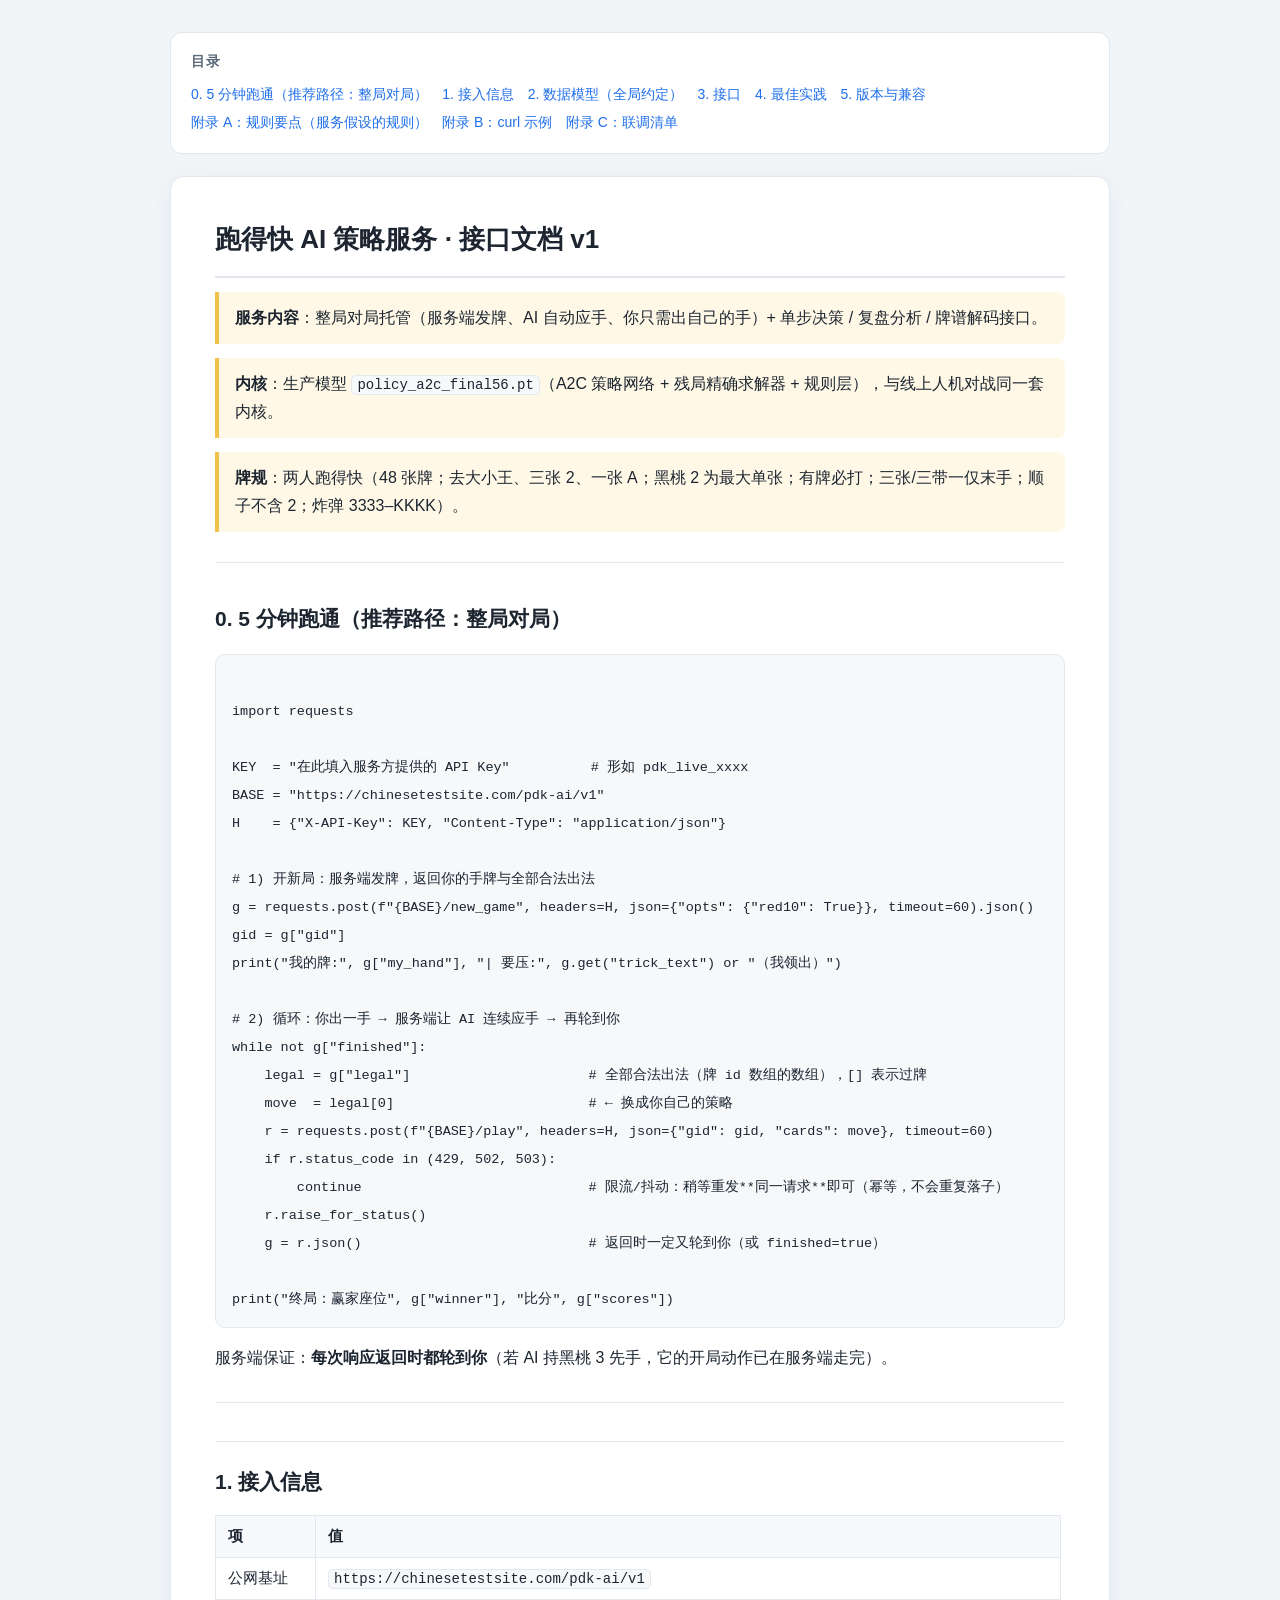
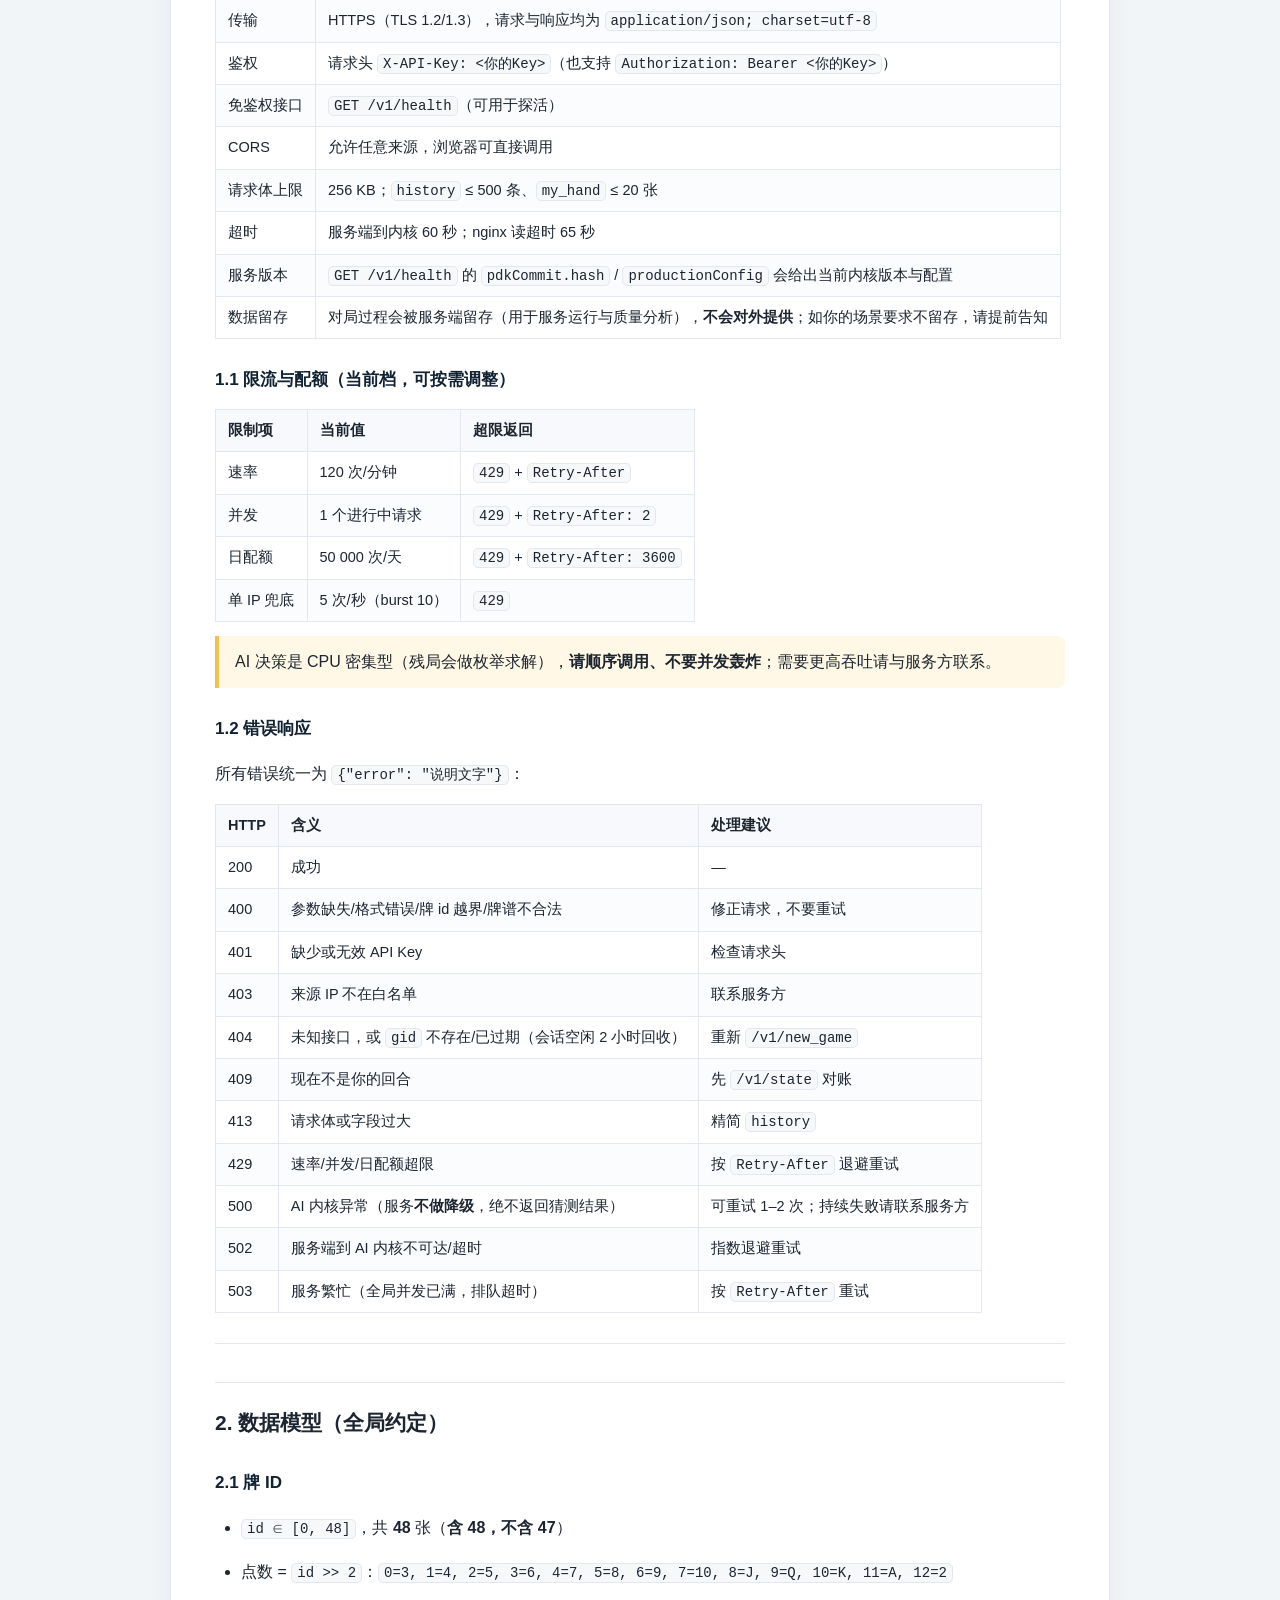
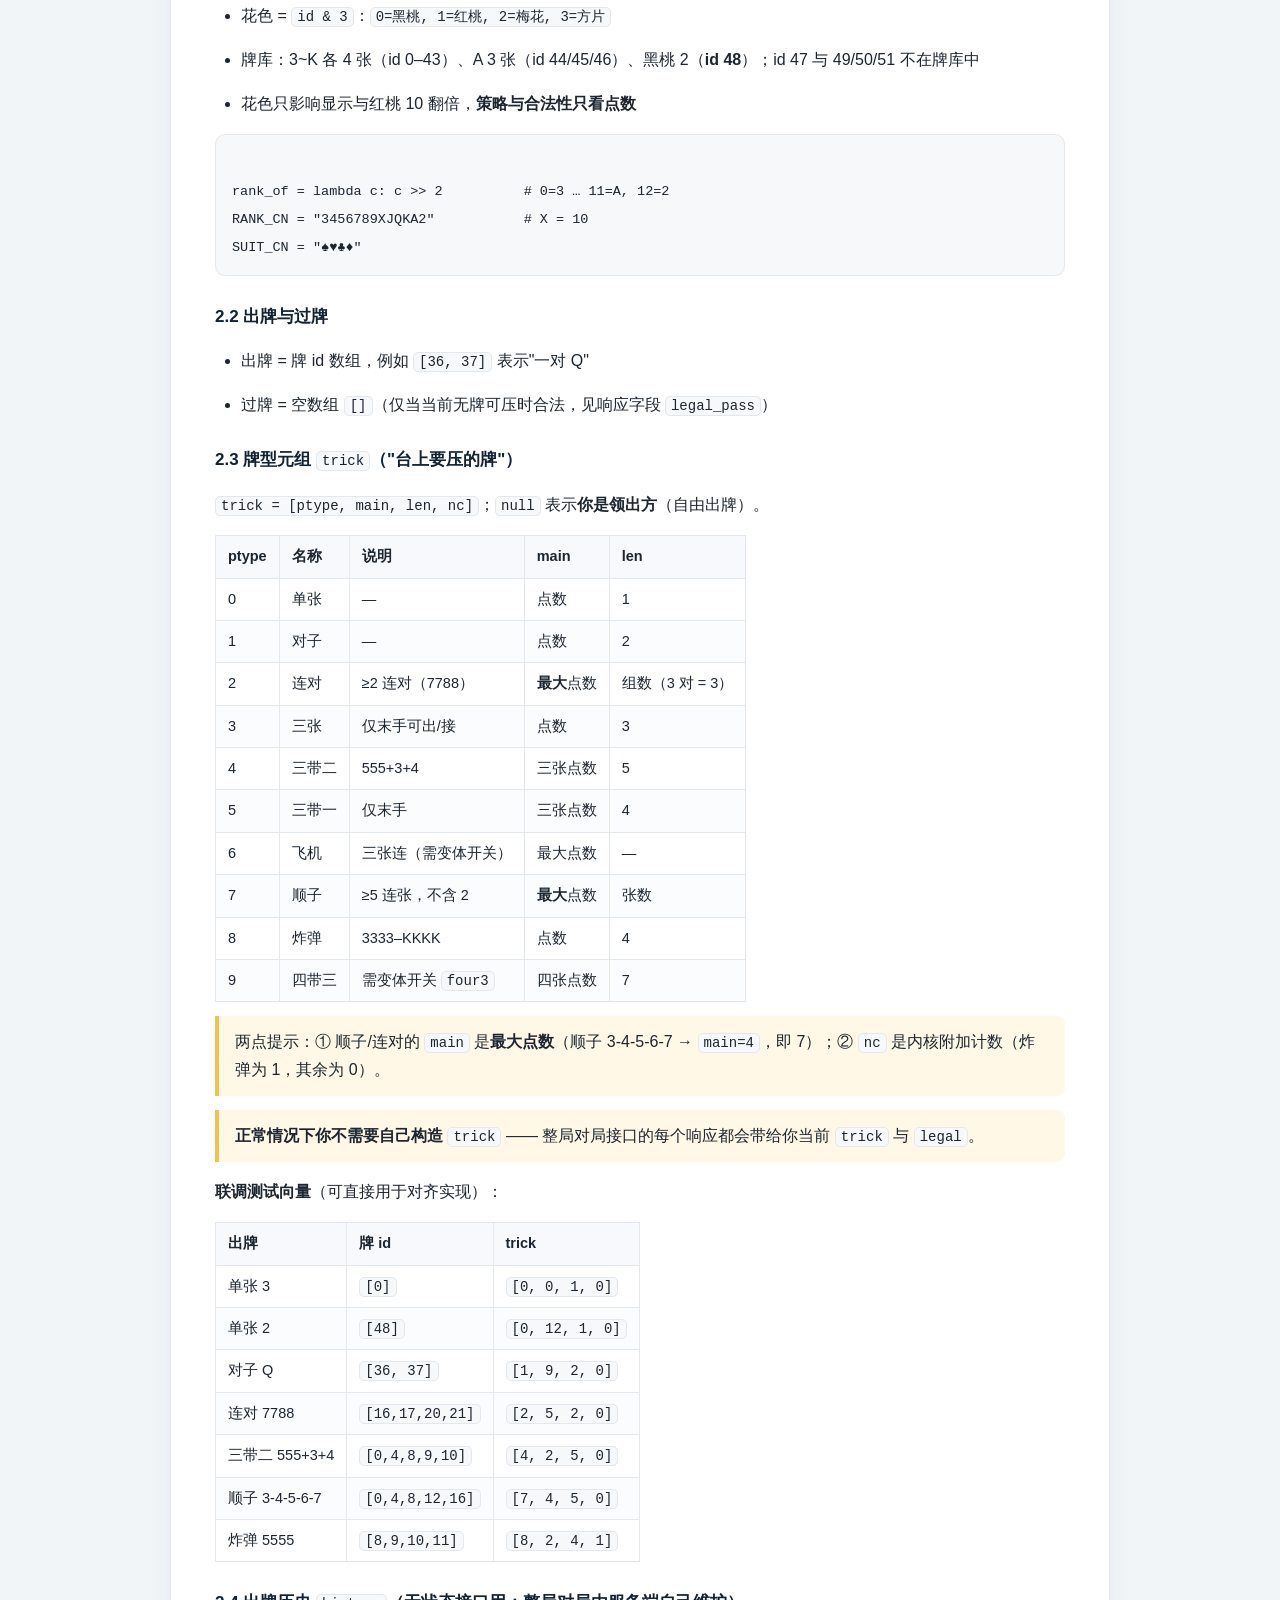
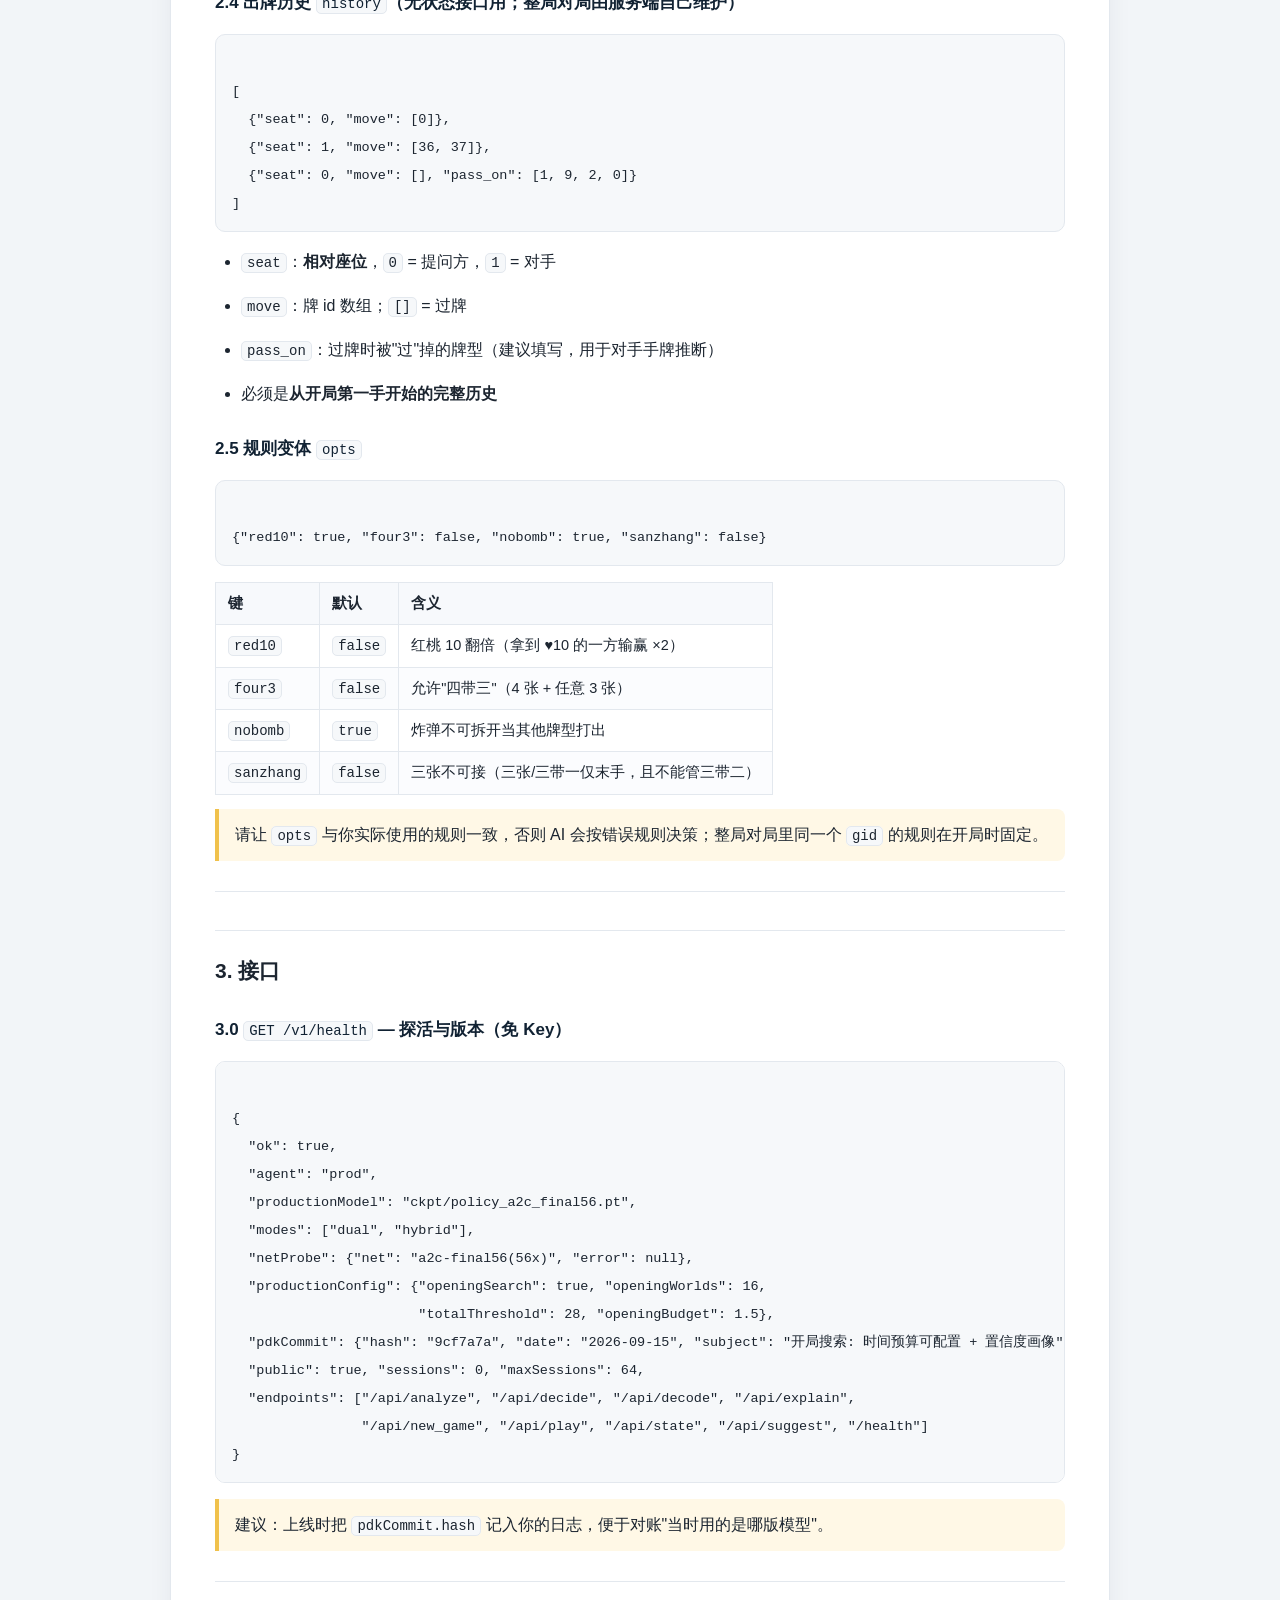
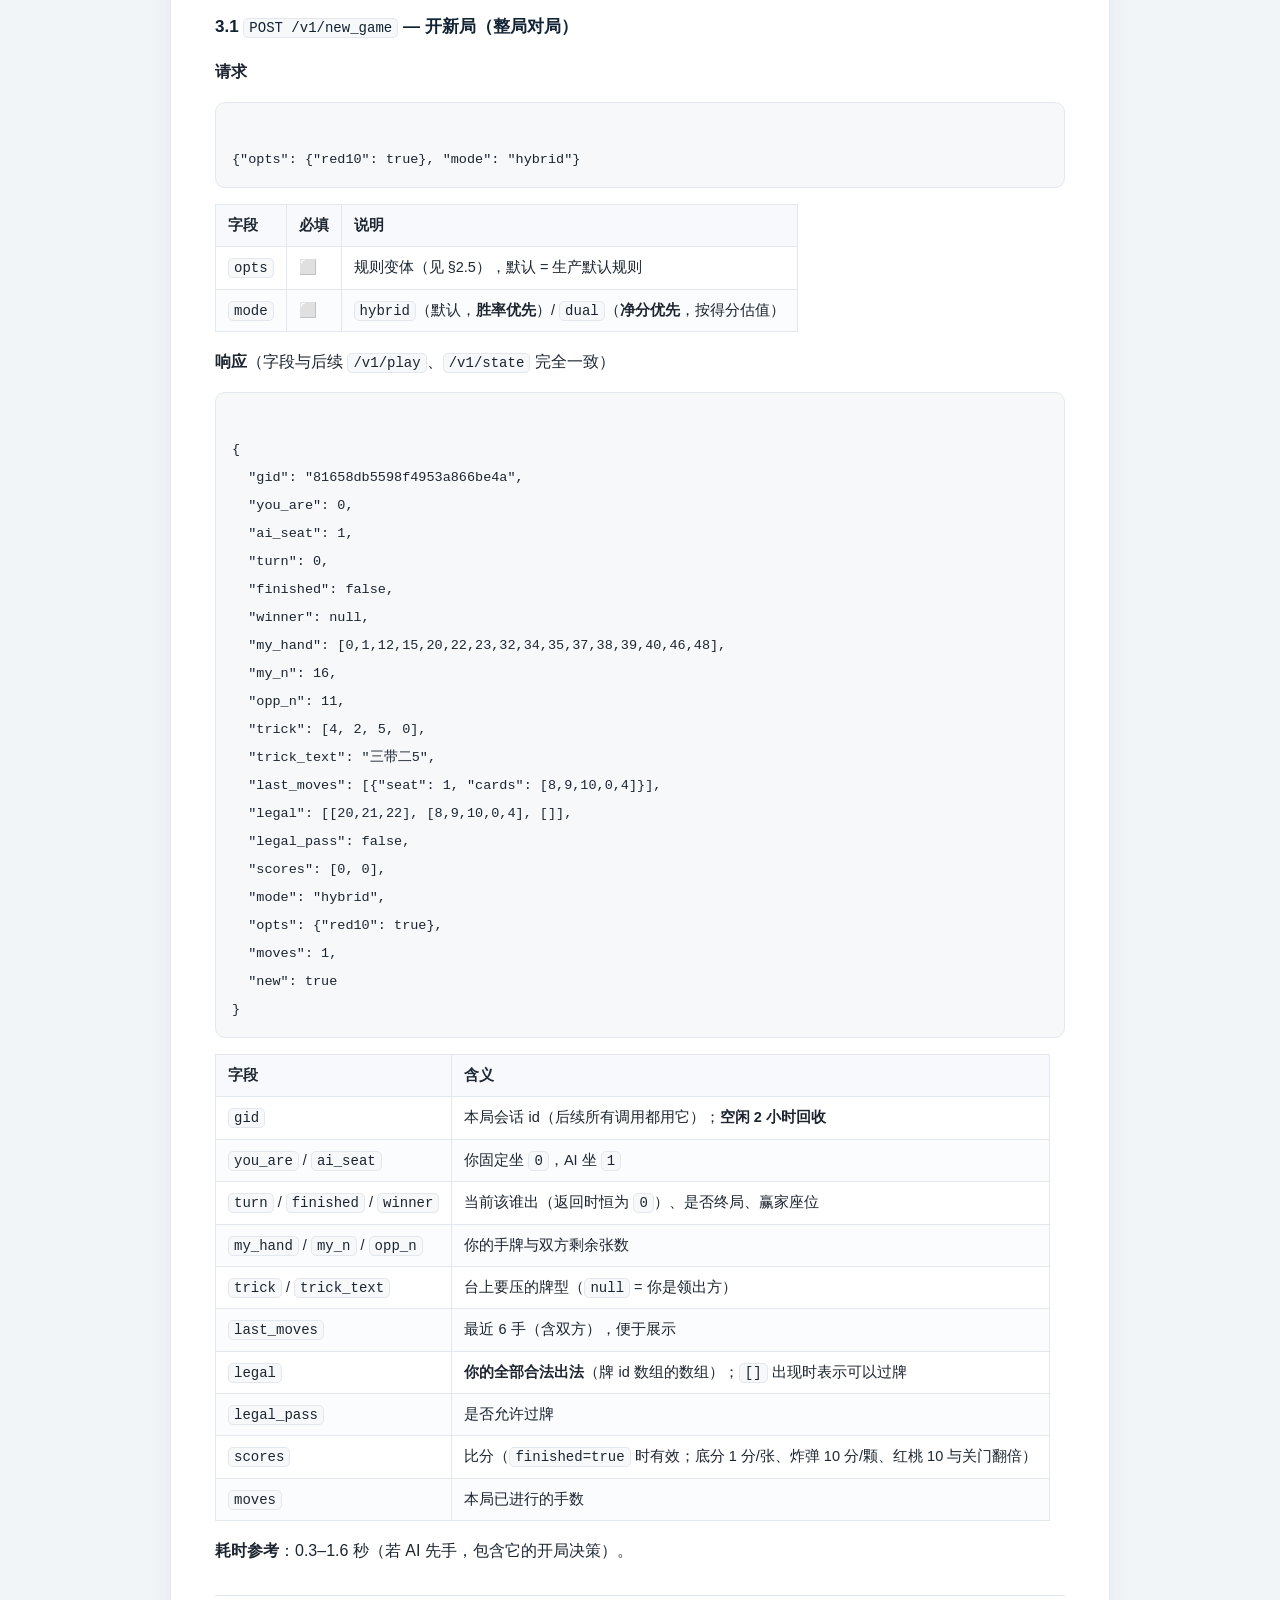
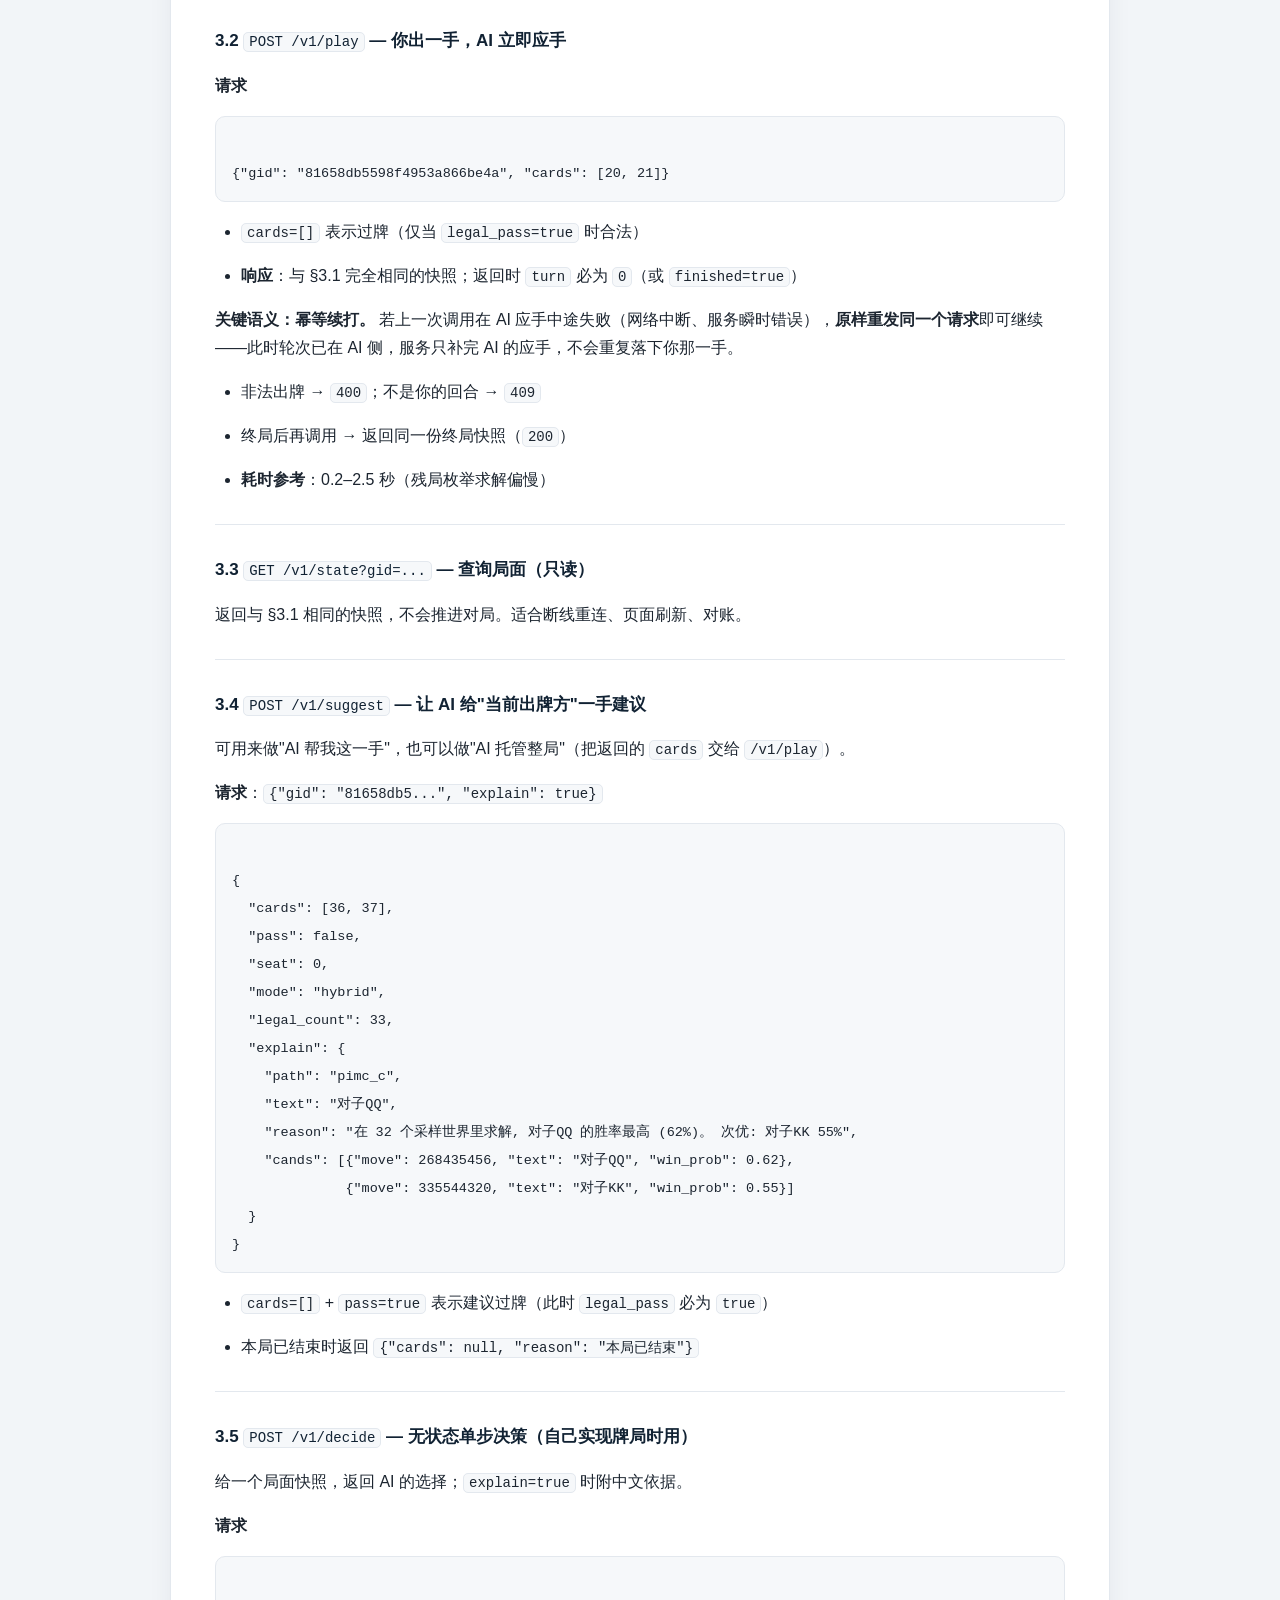
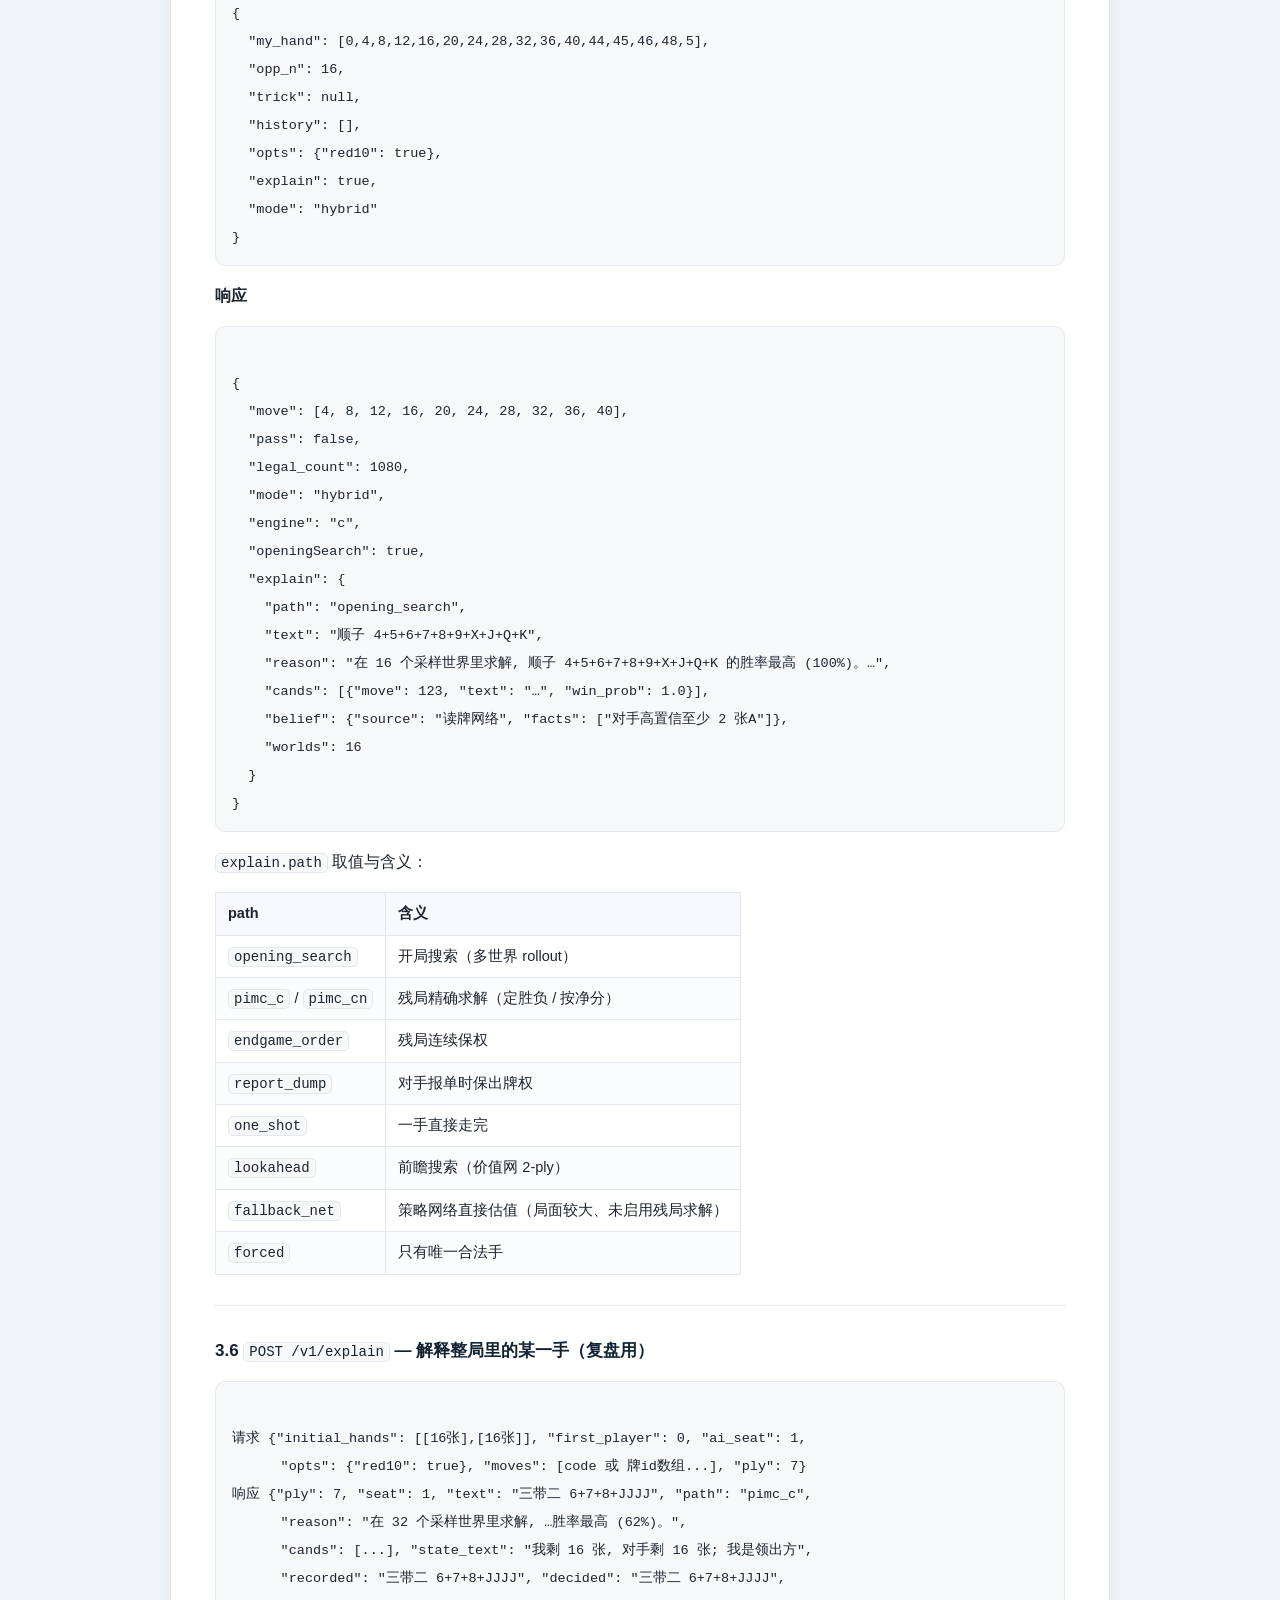
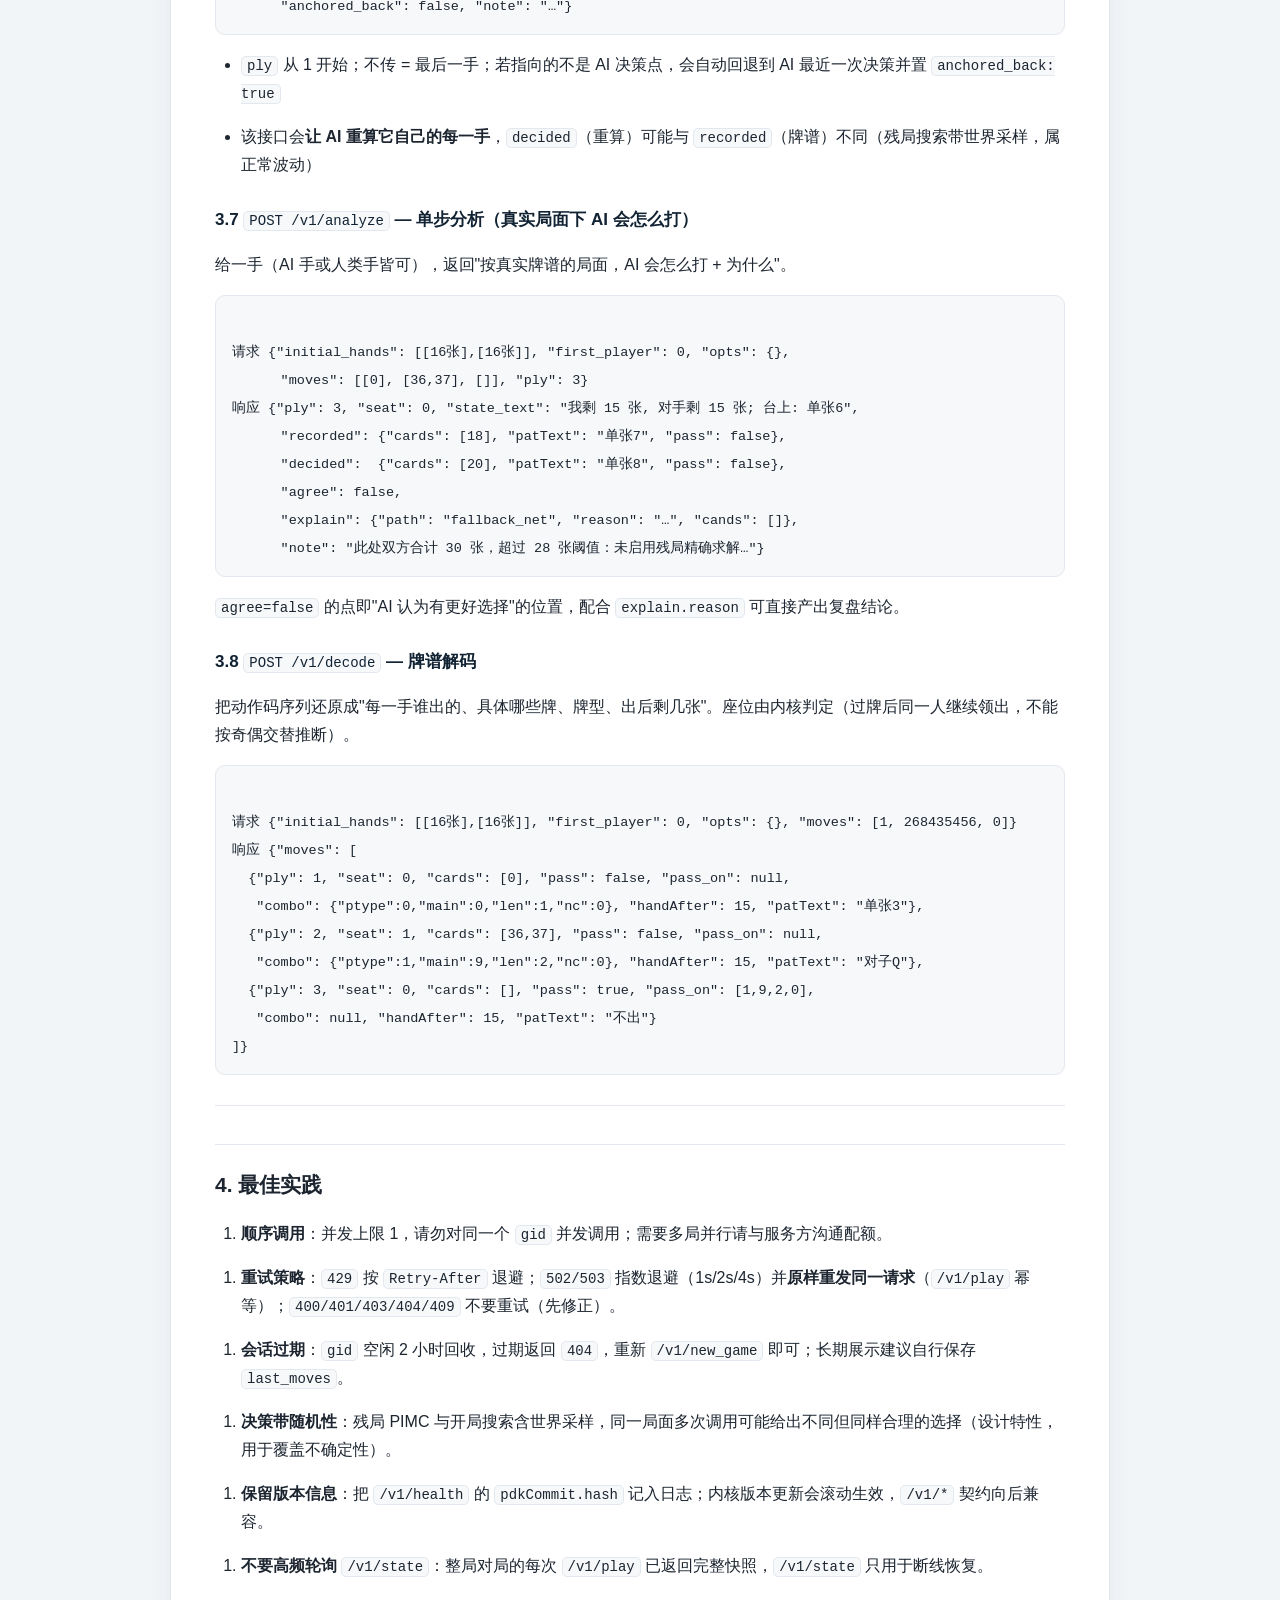
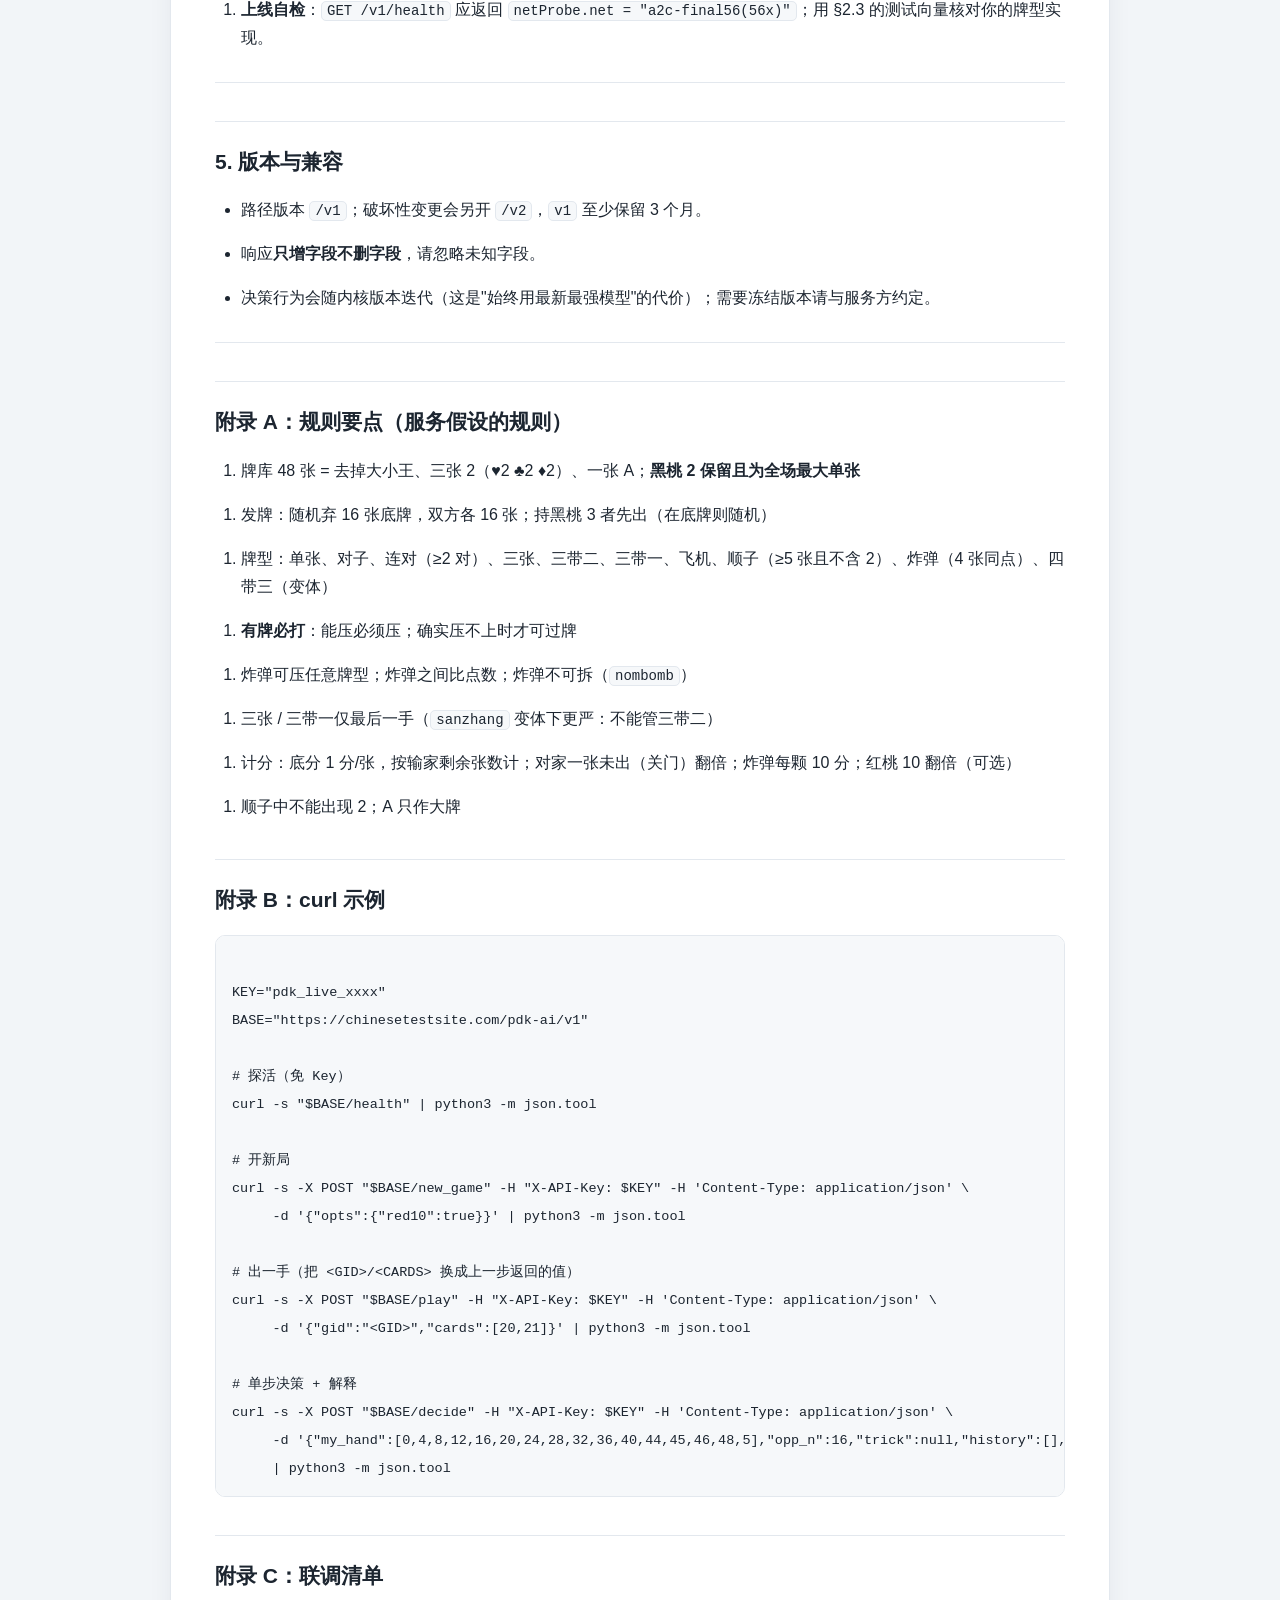
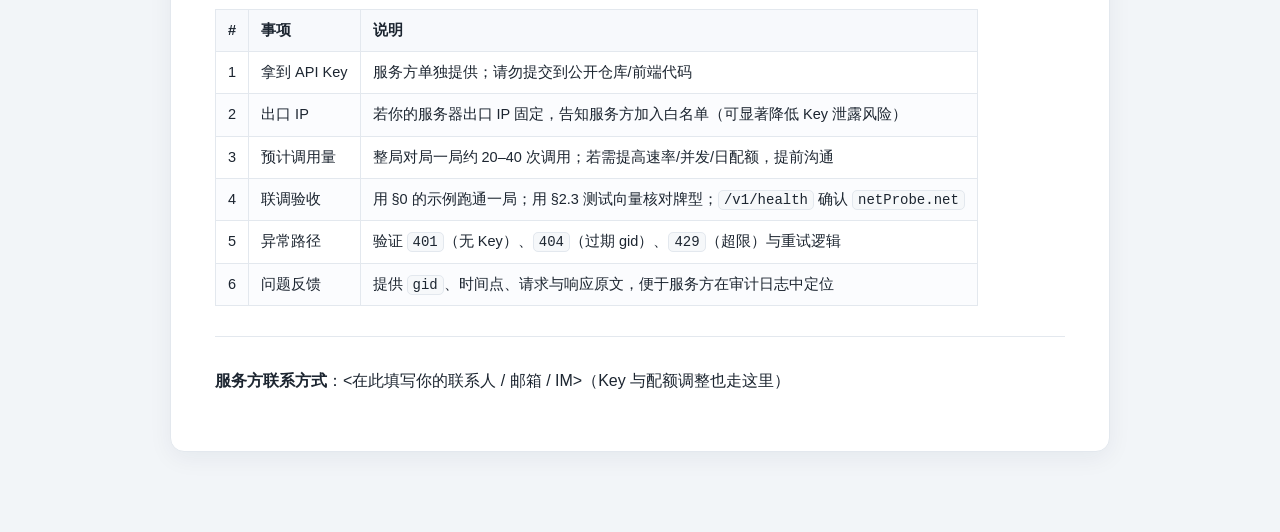
==== docs/跑得快AI-对外接口文档-v1.html @ 0eb8c65d "docs: 对外接口文档 v1（可直接发给调用方）+ 自包含 HTML 版 - docs/跑得快AI-对外接口文档-v1.md：对客文档，只保留调用方需要的内容   （5 分钟跑通示例 / 鉴权与配额" ====
<!DOCTYPE html>
<html lang="zh-CN"><head><meta charset="utf-8">
<meta name="viewport" content="width=device-width, initial-scale=1">
<title>跑得快 AI 策略服务 · 接口文档 v1</title><style>
:root { --fg:#1c2530; --dim:#5b6b7c; --line:#e3e8ee; --accent:#1f6feb;
        --code-bg:#f6f8fa; --callout:#fff8e6; --callout-line:#f0c14b; }
* { box-sizing: border-box; }
body { margin:0; background:#f2f5f8; color:var(--fg);
       font:16px/1.75 -apple-system,BlinkMacSystemFont,"Segoe UI","PingFang SC",
            "Hiragino Sans GB","Microsoft YaHei",sans-serif; }
.wrap { max-width: 980px; margin: 0 auto; padding: 32px 20px 80px; }
main { background:#fff; border:1px solid var(--line); border-radius:14px;
       padding: 40px 44px; box-shadow:0 6px 24px rgba(20,40,70,.06); }
h1 { font-size:26px; margin:0 0 6px; padding-bottom:14px; border-bottom:2px solid var(--line); }
h2 { font-size:21px; margin:38px 0 12px; padding-top:22px; border-top:1px solid var(--line); }
h2:first-of-type { border-top:none; padding-top:0; }
h3 { font-size:17px; margin:26px 0 10px; color:#123; }
p, li { color:var(--fg); }
a { color:var(--accent); text-decoration:none; }
a:hover { text-decoration:underline; }
code { background:var(--code-bg); border:1px solid var(--line); border-radius:5px;
       padding:1px 5px; font:14px/1.5 "SFMono-Regular",Consolas,"Liberation Mono",monospace; }
pre { background:var(--code-bg); border:1px solid var(--line); border-radius:10px;
      padding:14px 16px; overflow:auto; }
pre code { background:none; border:none; padding:0; font-size:13.5px; line-height:1.6; }
table { border-collapse:collapse; width:100%; margin:14px 0; font-size:14.5px; display:block; overflow-x:auto; }
th, td { border:1px solid var(--line); padding:8px 12px; text-align:left; vertical-align:top; }
th { background:#f7f9fc; white-space:nowrap; }
tbody tr:nth-child(even) { background:#fbfcfe; }
blockquote { margin:14px 0; padding:12px 16px; background:var(--callout);
             border-left:4px solid var(--callout-line); border-radius:0 8px 8px 0; }
blockquote p { margin:0; }
hr { border:none; border-top:1px solid var(--line); margin:30px 0; }
ul, ol { padding-left:26px; }
li { margin:4px 0; }
.meta { color:var(--dim); font-size:13px; margin:0 0 22px; }
.toc { background:#fff; border:1px solid var(--line); border-radius:12px;
       padding:16px 20px; margin:0 0 22px; }
.toc b { display:block; margin-bottom:6px; font-size:14px; color:var(--dim); letter-spacing:.04em; }
.toc a { display:inline-block; margin:2px 14px 2px 0; font-size:14px; }
@media print { body{background:#fff} .wrap{padding:0} main{border:none;box-shadow:none;padding:0}
                .toc{page-break-after:always} h2{page-break-after:avoid} pre,table{page-break-inside:avoid} }
</style></head>
<body><div class="wrap">
<nav class="toc"><b>目录</b><a href="#h0">0. 5 分钟跑通（推荐路径：整局对局）</a><a href="#h1">1. 接入信息</a><a href="#h4">2. 数据模型（全局约定）</a><a href="#h10">3. 接口</a><a href="#h20">4. 最佳实践</a><a href="#h21">5. 版本与兼容</a><a href="#h22">附录 A：规则要点（服务假设的规则）</a><a href="#h23">附录 B：curl 示例</a><a href="#h24">附录 C：联调清单</a></nav>
<main><h1>跑得快 AI 策略服务 · 接口文档 v1</h1>
<blockquote><p><b>服务内容</b>：整局对局托管（服务端发牌、AI 自动应手、你只需出自己的手）+ 单步决策 / 复盘分析 / 牌谱解码接口。</p></blockquote>
<blockquote><p><b>内核</b>：生产模型 <code>policy_a2c_final56.pt</code>（A2C 策略网络 + 残局精确求解器 + 规则层），与线上人机对战同一套内核。</p></blockquote>
<blockquote><p><b>牌规</b>：两人跑得快（48 张牌；去大小王、三张 2、一张 A；黑桃 2 为最大单张；有牌必打；三张/三带一仅末手；顺子不含 2；炸弹 3333–KKKK）。</p></blockquote>
<hr>
<h2 id="h0">0. 5 分钟跑通（推荐路径：整局对局）</h2>
<pre><code>
import requests

KEY  = "在此填入服务方提供的 API Key"          # 形如 pdk_live_xxxx
BASE = "https://chinesetestsite.com/pdk-ai/v1"
H    = {"X-API-Key": KEY, "Content-Type": "application/json"}

# 1) 开新局：服务端发牌，返回你的手牌与全部合法出法
g = requests.post(f"{BASE}/new_game", headers=H, json={"opts": {"red10": True}}, timeout=60).json()
gid = g["gid"]
print("我的牌:", g["my_hand"], "| 要压:", g.get("trick_text") or "（我领出）")

# 2) 循环：你出一手 → 服务端让 AI 连续应手 → 再轮到你
while not g["finished"]:
    legal = g["legal"]                      # 全部合法出法（牌 id 数组的数组），[] 表示过牌
    move  = legal[0]                        # ← 换成你自己的策略
    r = requests.post(f"{BASE}/play", headers=H, json={"gid": gid, "cards": move}, timeout=60)
    if r.status_code in (429, 502, 503):
        continue                            # 限流/抖动：稍等重发**同一请求**即可（幂等，不会重复落子）
    r.raise_for_status()
    g = r.json()                            # 返回时一定又轮到你（或 finished=true）

print("终局：赢家座位", g["winner"], "比分", g["scores"])
</code></pre>
<p>服务端保证：<b>每次响应返回时都轮到你</b>（若 AI 持黑桃 3 先手，它的开局动作已在服务端走完）。</p>
<hr>
<h2 id="h1">1. 接入信息</h2>
<table><thead><tr><th>项</th><th>值</th></tr></thead><tbody>
<tr><td>公网基址</td><td><code>https://chinesetestsite.com/pdk-ai/v1</code></td></tr>
<tr><td>传输</td><td>HTTPS（TLS 1.2/1.3），请求与响应均为 <code>application/json; charset=utf-8</code></td></tr>
<tr><td>鉴权</td><td>请求头 <code>X-API-Key: &lt;你的Key&gt;</code>（也支持 <code>Authorization: Bearer &lt;你的Key&gt;</code>）</td></tr>
<tr><td>免鉴权接口</td><td><code>GET /v1/health</code>（可用于探活）</td></tr>
<tr><td>CORS</td><td>允许任意来源，浏览器可直接调用</td></tr>
<tr><td>请求体上限</td><td>256 KB；<code>history</code> ≤ 500 条、<code>my_hand</code> ≤ 20 张</td></tr>
<tr><td>超时</td><td>服务端到内核 60 秒；nginx 读超时 65 秒</td></tr>
<tr><td>服务版本</td><td><code>GET /v1/health</code> 的 <code>pdkCommit.hash</code> / <code>productionConfig</code> 会给出当前内核版本与配置</td></tr>
<tr><td>数据留存</td><td>对局过程会被服务端留存（用于服务运行与质量分析），<b>不会对外提供</b>；如你的场景要求不留存，请提前告知</td></tr>
</tbody></table>
<h3 id="h2">1.1 限流与配额（当前档，可按需调整）</h3>
<table><thead><tr><th>限制项</th><th>当前值</th><th>超限返回</th></tr></thead><tbody>
<tr><td>速率</td><td>120 次/分钟</td><td><code>429</code> + <code>Retry-After</code></td></tr>
<tr><td>并发</td><td>1 个进行中请求</td><td><code>429</code> + <code>Retry-After: 2</code></td></tr>
<tr><td>日配额</td><td>50 000 次/天</td><td><code>429</code> + <code>Retry-After: 3600</code></td></tr>
<tr><td>单 IP 兜底</td><td>5 次/秒（burst 10）</td><td><code>429</code></td></tr>
</tbody></table>
<blockquote><p>AI 决策是 CPU 密集型（残局会做枚举求解），<b>请顺序调用、不要并发轰炸</b>；需要更高吞吐请与服务方联系。</p></blockquote>
<h3 id="h3">1.2 错误响应</h3>
<p>所有错误统一为 <code>{"error": "说明文字"}</code>：</p>
<table><thead><tr><th>HTTP</th><th>含义</th><th>处理建议</th></tr></thead><tbody>
<tr><td>200</td><td>成功</td><td>—</td></tr>
<tr><td>400</td><td>参数缺失/格式错误/牌 id 越界/牌谱不合法</td><td>修正请求，不要重试</td></tr>
<tr><td>401</td><td>缺少或无效 API Key</td><td>检查请求头</td></tr>
<tr><td>403</td><td>来源 IP 不在白名单</td><td>联系服务方</td></tr>
<tr><td>404</td><td>未知接口，或 <code>gid</code> 不存在/已过期（会话空闲 2 小时回收）</td><td>重新 <code>/v1/new_game</code></td></tr>
<tr><td>409</td><td>现在不是你的回合</td><td>先 <code>/v1/state</code> 对账</td></tr>
<tr><td>413</td><td>请求体或字段过大</td><td>精简 <code>history</code></td></tr>
<tr><td>429</td><td>速率/并发/日配额超限</td><td>按 <code>Retry-After</code> 退避重试</td></tr>
<tr><td>500</td><td>AI 内核异常（服务<b>不做降级</b>，绝不返回猜测结果）</td><td>可重试 1–2 次；持续失败请联系服务方</td></tr>
<tr><td>502</td><td>服务端到 AI 内核不可达/超时</td><td>指数退避重试</td></tr>
<tr><td>503</td><td>服务繁忙（全局并发已满，排队超时）</td><td>按 <code>Retry-After</code> 重试</td></tr>
</tbody></table>
<hr>
<h2 id="h4">2. 数据模型（全局约定）</h2>
<h3 id="h5">2.1 牌 ID</h3>
<ul>
<li><code>id ∈ [0, 48]</code>，共 <b>48</b> 张（<b>含 48，不含 47</b>）</li>
</ul>
<ul>
<li>点数 = <code>id &gt;&gt; 2</code>：<code>0=3, 1=4, 2=5, 3=6, 4=7, 5=8, 6=9, 7=10, 8=J, 9=Q, 10=K, 11=A, 12=2</code></li>
</ul>
<ul>
<li>花色 = <code>id &amp; 3</code>：<code>0=黑桃, 1=红桃, 2=梅花, 3=方片</code></li>
</ul>
<ul>
<li>牌库：3~K 各 4 张（id 0–43）、A 3 张（id 44/45/46）、黑桃 2（<b>id 48</b>）；id 47 与 49/50/51 不在牌库中</li>
</ul>
<ul>
<li>花色只影响显示与红桃 10 翻倍，<b>策略与合法性只看点数</b></li>
</ul>
<pre><code>
rank_of = lambda c: c &gt;&gt; 2          # 0=3 … 11=A, 12=2
RANK_CN = "3456789XJQKA2"           # X = 10
SUIT_CN = "♠♥♣♦"
</code></pre>
<h3 id="h6">2.2 出牌与过牌</h3>
<ul>
<li>出牌 = 牌 id 数组，例如 <code>[36, 37]</code> 表示"一对 Q"</li>
</ul>
<ul>
<li>过牌 = 空数组 <code>[]</code>（仅当当前无牌可压时合法，见响应字段 <code>legal_pass</code>）</li>
</ul>
<h3 id="h7">2.3 牌型元组 <code>trick</code>（"台上要压的牌"）</h3>
<p><code>trick = [ptype, main, len, nc]</code>；<code>null</code> 表示<b>你是领出方</b>（自由出牌）。</p>
<table><thead><tr><th>ptype</th><th>名称</th><th>说明</th><th>main</th><th>len</th></tr></thead><tbody>
<tr><td>0</td><td>单张</td><td>—</td><td>点数</td><td>1</td></tr>
<tr><td>1</td><td>对子</td><td>—</td><td>点数</td><td>2</td></tr>
<tr><td>2</td><td>连对</td><td>≥2 连对（7788）</td><td><b>最大</b>点数</td><td>组数（3 对 = 3）</td></tr>
<tr><td>3</td><td>三张</td><td>仅末手可出/接</td><td>点数</td><td>3</td></tr>
<tr><td>4</td><td>三带二</td><td>555+3+4</td><td>三张点数</td><td>5</td></tr>
<tr><td>5</td><td>三带一</td><td>仅末手</td><td>三张点数</td><td>4</td></tr>
<tr><td>6</td><td>飞机</td><td>三张连（需变体开关）</td><td>最大点数</td><td>—</td></tr>
<tr><td>7</td><td>顺子</td><td>≥5 连张，不含 2</td><td><b>最大</b>点数</td><td>张数</td></tr>
<tr><td>8</td><td>炸弹</td><td>3333–KKKK</td><td>点数</td><td>4</td></tr>
<tr><td>9</td><td>四带三</td><td>需变体开关 <code>four3</code></td><td>四张点数</td><td>7</td></tr>
</tbody></table>
<blockquote><p>两点提示：① 顺子/连对的 <code>main</code> 是<b>最大点数</b>（顺子 3-4-5-6-7 → <code>main=4</code>，即 7）；② <code>nc</code> 是内核附加计数（炸弹为 1，其余为 0）。</p></blockquote>
<blockquote><p><b>正常情况下你不需要自己构造 <code>trick</code></b> —— 整局对局接口的每个响应都会带给你当前 <code>trick</code> 与 <code>legal</code>。</p></blockquote>
<p><b>联调测试向量</b>（可直接用于对齐实现）：</p>
<table><thead><tr><th>出牌</th><th>牌 id</th><th>trick</th></tr></thead><tbody>
<tr><td>单张 3</td><td><code>[0]</code></td><td><code>[0, 0, 1, 0]</code></td></tr>
<tr><td>单张 2</td><td><code>[48]</code></td><td><code>[0, 12, 1, 0]</code></td></tr>
<tr><td>对子 Q</td><td><code>[36, 37]</code></td><td><code>[1, 9, 2, 0]</code></td></tr>
<tr><td>连对 7788</td><td><code>[16,17,20,21]</code></td><td><code>[2, 5, 2, 0]</code></td></tr>
<tr><td>三带二 555+3+4</td><td><code>[0,4,8,9,10]</code></td><td><code>[4, 2, 5, 0]</code></td></tr>
<tr><td>顺子 3-4-5-6-7</td><td><code>[0,4,8,12,16]</code></td><td><code>[7, 4, 5, 0]</code></td></tr>
<tr><td>炸弹 5555</td><td><code>[8,9,10,11]</code></td><td><code>[8, 2, 4, 1]</code></td></tr>
</tbody></table>
<h3 id="h8">2.4 出牌历史 <code>history</code>（无状态接口用；整局对局由服务端自己维护）</h3>
<pre><code>
[
  {"seat": 0, "move": [0]},
  {"seat": 1, "move": [36, 37]},
  {"seat": 0, "move": [], "pass_on": [1, 9, 2, 0]}
]
</code></pre>
<ul>
<li><code>seat</code>：<b>相对座位</b>，<code>0</code> = 提问方，<code>1</code> = 对手</li>
</ul>
<ul>
<li><code>move</code>：牌 id 数组；<code>[]</code> = 过牌</li>
</ul>
<ul>
<li><code>pass_on</code>：过牌时被"过"掉的牌型（建议填写，用于对手手牌推断）</li>
</ul>
<ul>
<li>必须是<b>从开局第一手开始的完整历史</b></li>
</ul>
<h3 id="h9">2.5 规则变体 <code>opts</code></h3>
<pre><code>
{"red10": true, "four3": false, "nobomb": true, "sanzhang": false}
</code></pre>
<table><thead><tr><th>键</th><th>默认</th><th>含义</th></tr></thead><tbody>
<tr><td><code>red10</code></td><td><code>false</code></td><td>红桃 10 翻倍（拿到 ♥10 的一方输赢 ×2）</td></tr>
<tr><td><code>four3</code></td><td><code>false</code></td><td>允许"四带三"（4 张 + 任意 3 张）</td></tr>
<tr><td><code>nobomb</code></td><td><code>true</code></td><td>炸弹不可拆开当其他牌型打出</td></tr>
<tr><td><code>sanzhang</code></td><td><code>false</code></td><td>三张不可接（三张/三带一仅末手，且不能管三带二）</td></tr>
</tbody></table>
<blockquote><p>请让 <code>opts</code> 与你实际使用的规则一致，否则 AI 会按错误规则决策；整局对局里同一个 <code>gid</code> 的规则在开局时固定。</p></blockquote>
<hr>
<h2 id="h10">3. 接口</h2>
<h3 id="h11">3.0 <code>GET /v1/health</code> — 探活与版本（免 Key）</h3>
<pre><code>
{
  "ok": true,
  "agent": "prod",
  "productionModel": "ckpt/policy_a2c_final56.pt",
  "modes": ["dual", "hybrid"],
  "netProbe": {"net": "a2c-final56(56x)", "error": null},
  "productionConfig": {"openingSearch": true, "openingWorlds": 16,
                       "totalThreshold": 28, "openingBudget": 1.5},
  "pdkCommit": {"hash": "9cf7a7a", "date": "2026-09-15", "subject": "开局搜索: 时间预算可配置 + 置信度画像"},
  "public": true, "sessions": 0, "maxSessions": 64,
  "endpoints": ["/api/analyze", "/api/decide", "/api/decode", "/api/explain",
                "/api/new_game", "/api/play", "/api/state", "/api/suggest", "/health"]
}
</code></pre>
<blockquote><p>建议：上线时把 <code>pdkCommit.hash</code> 记入你的日志，便于对账"当时用的是哪版模型"。</p></blockquote>
<hr>
<h3 id="h12">3.1 <code>POST /v1/new_game</code> — 开新局（整局对局）</h3>
<p><b>请求</b></p>
<pre><code>
{"opts": {"red10": true}, "mode": "hybrid"}
</code></pre>
<table><thead><tr><th>字段</th><th>必填</th><th>说明</th></tr></thead><tbody>
<tr><td><code>opts</code></td><td>⬜</td><td>规则变体（见 §2.5），默认 = 生产默认规则</td></tr>
<tr><td><code>mode</code></td><td>⬜</td><td><code>hybrid</code>（默认，<b>胜率优先</b>）/ <code>dual</code>（<b>净分优先</b>，按得分估值）</td></tr>
</tbody></table>
<p><b>响应</b>（字段与后续 <code>/v1/play</code>、<code>/v1/state</code> 完全一致）</p>
<pre><code>
{
  "gid": "81658db5598f4953a866be4a",
  "you_are": 0,
  "ai_seat": 1,
  "turn": 0,
  "finished": false,
  "winner": null,
  "my_hand": [0,1,12,15,20,22,23,32,34,35,37,38,39,40,46,48],
  "my_n": 16,
  "opp_n": 11,
  "trick": [4, 2, 5, 0],
  "trick_text": "三带二5",
  "last_moves": [{"seat": 1, "cards": [8,9,10,0,4]}],
  "legal": [[20,21,22], [8,9,10,0,4], []],
  "legal_pass": false,
  "scores": [0, 0],
  "mode": "hybrid",
  "opts": {"red10": true},
  "moves": 1,
  "new": true
}
</code></pre>
<table><thead><tr><th>字段</th><th>含义</th></tr></thead><tbody>
<tr><td><code>gid</code></td><td>本局会话 id（后续所有调用都用它）；<b>空闲 2 小时回收</b></td></tr>
<tr><td><code>you_are</code> / <code>ai_seat</code></td><td>你固定坐 <code>0</code>，AI 坐 <code>1</code></td></tr>
<tr><td><code>turn</code> / <code>finished</code> / <code>winner</code></td><td>当前该谁出（返回时恒为 <code>0</code>）、是否终局、赢家座位</td></tr>
<tr><td><code>my_hand</code> / <code>my_n</code> / <code>opp_n</code></td><td>你的手牌与双方剩余张数</td></tr>
<tr><td><code>trick</code> / <code>trick_text</code></td><td>台上要压的牌型（<code>null</code> = 你是领出方）</td></tr>
<tr><td><code>last_moves</code></td><td>最近 6 手（含双方），便于展示</td></tr>
<tr><td><code>legal</code></td><td><b>你的全部合法出法</b>（牌 id 数组的数组）；<code>[]</code> 出现时表示可以过牌</td></tr>
<tr><td><code>legal_pass</code></td><td>是否允许过牌</td></tr>
<tr><td><code>scores</code></td><td>比分（<code>finished=true</code> 时有效；底分 1 分/张、炸弹 10 分/颗、红桃 10 与关门翻倍）</td></tr>
<tr><td><code>moves</code></td><td>本局已进行的手数</td></tr>
</tbody></table>
<p><b>耗时参考</b>：0.3–1.6 秒（若 AI 先手，包含它的开局决策）。</p>
<hr>
<h3 id="h13">3.2 <code>POST /v1/play</code> — 你出一手，AI 立即应手</h3>
<p><b>请求</b></p>
<pre><code>
{"gid": "81658db5598f4953a866be4a", "cards": [20, 21]}
</code></pre>
<ul>
<li><code>cards=[]</code> 表示过牌（仅当 <code>legal_pass=true</code> 时合法）</li>
</ul>
<ul>
<li><b>响应</b>：与 §3.1 完全相同的快照；返回时 <code>turn</code> 必为 <code>0</code>（或 <code>finished=true</code>）</li>
</ul>
<p><b>关键语义：幂等续打。</b> 若上一次调用在 AI 应手中途失败（网络中断、服务瞬时错误），<b>原样重发同一个请求</b>即可继续——此时轮次已在 AI 侧，服务只补完 AI 的应手，不会重复落下你那一手。</p>
<ul>
<li>非法出牌 → <code>400</code>；不是你的回合 → <code>409</code></li>
</ul>
<ul>
<li>终局后再调用 → 返回同一份终局快照（<code>200</code>）</li>
</ul>
<ul>
<li><b>耗时参考</b>：0.2–2.5 秒（残局枚举求解偏慢）</li>
</ul>
<hr>
<h3 id="h14">3.3 <code>GET /v1/state?gid=...</code> — 查询局面（只读）</h3>
<p>返回与 §3.1 相同的快照，不会推进对局。适合断线重连、页面刷新、对账。</p>
<hr>
<h3 id="h15">3.4 <code>POST /v1/suggest</code> — 让 AI 给"当前出牌方"一手建议</h3>
<p>可用来做"AI 帮我这一手"，也可以做"AI 托管整局"（把返回的 <code>cards</code> 交给 <code>/v1/play</code>）。</p>
<p><b>请求</b>：<code>{"gid": "81658db5...", "explain": true}</code></p>
<pre><code>
{
  "cards": [36, 37],
  "pass": false,
  "seat": 0,
  "mode": "hybrid",
  "legal_count": 33,
  "explain": {
    "path": "pimc_c",
    "text": "对子QQ",
    "reason": "在 32 个采样世界里求解, 对子QQ 的胜率最高 (62%)。 次优: 对子KK 55%",
    "cands": [{"move": 268435456, "text": "对子QQ", "win_prob": 0.62},
              {"move": 335544320, "text": "对子KK", "win_prob": 0.55}]
  }
}
</code></pre>
<ul>
<li><code>cards=[]</code> + <code>pass=true</code> 表示建议过牌（此时 <code>legal_pass</code> 必为 <code>true</code>）</li>
</ul>
<ul>
<li>本局已结束时返回 <code>{"cards": null, "reason": "本局已结束"}</code></li>
</ul>
<hr>
<h3 id="h16">3.5 <code>POST /v1/decide</code> — 无状态单步决策（自己实现牌局时用）</h3>
<p>给一个局面快照，返回 AI 的选择；<code>explain=true</code> 时附中文依据。</p>
<p><b>请求</b></p>
<pre><code>
{
  "my_hand": [0,4,8,12,16,20,24,28,32,36,40,44,45,46,48,5],
  "opp_n": 16,
  "trick": null,
  "history": [],
  "opts": {"red10": true},
  "explain": true,
  "mode": "hybrid"
}
</code></pre>
<p><b>响应</b></p>
<pre><code>
{
  "move": [4, 8, 12, 16, 20, 24, 28, 32, 36, 40],
  "pass": false,
  "legal_count": 1080,
  "mode": "hybrid",
  "engine": "c",
  "openingSearch": true,
  "explain": {
    "path": "opening_search",
    "text": "顺子 4+5+6+7+8+9+X+J+Q+K",
    "reason": "在 16 个采样世界里求解, 顺子 4+5+6+7+8+9+X+J+Q+K 的胜率最高 (100%)。…",
    "cands": [{"move": 123, "text": "…", "win_prob": 1.0}],
    "belief": {"source": "读牌网络", "facts": ["对手高置信至少 2 张A"]},
    "worlds": 16
  }
}
</code></pre>
<p><code>explain.path</code> 取值与含义：</p>
<table><thead><tr><th>path</th><th>含义</th></tr></thead><tbody>
<tr><td><code>opening_search</code></td><td>开局搜索（多世界 rollout）</td></tr>
<tr><td><code>pimc_c</code> / <code>pimc_cn</code></td><td>残局精确求解（定胜负 / 按净分）</td></tr>
<tr><td><code>endgame_order</code></td><td>残局连续保权</td></tr>
<tr><td><code>report_dump</code></td><td>对手报单时保出牌权</td></tr>
<tr><td><code>one_shot</code></td><td>一手直接走完</td></tr>
<tr><td><code>lookahead</code></td><td>前瞻搜索（价值网 2-ply）</td></tr>
<tr><td><code>fallback_net</code></td><td>策略网络直接估值（局面较大、未启用残局求解）</td></tr>
<tr><td><code>forced</code></td><td>只有唯一合法手</td></tr>
</tbody></table>
<hr>
<h3 id="h17">3.6 <code>POST /v1/explain</code> — 解释整局里的某一手（复盘用）</h3>
<pre><code>
请求 {"initial_hands": [[16张],[16张]], "first_player": 0, "ai_seat": 1,
      "opts": {"red10": true}, "moves": [code 或 牌id数组...], "ply": 7}
响应 {"ply": 7, "seat": 1, "text": "三带二 6+7+8+JJJJ", "path": "pimc_c",
      "reason": "在 32 个采样世界里求解, …胜率最高 (62%)。",
      "cands": [...], "state_text": "我剩 16 张, 对手剩 16 张; 我是领出方",
      "recorded": "三带二 6+7+8+JJJJ", "decided": "三带二 6+7+8+JJJJ",
      "anchored_back": false, "note": "…"}
</code></pre>
<ul>
<li><code>ply</code> 从 1 开始；不传 = 最后一手；若指向的不是 AI 决策点，会自动回退到 AI 最近一次决策并置 <code>anchored_back: true</code></li>
</ul>
<ul>
<li>该接口会<b>让 AI 重算它自己的每一手</b>，<code>decided</code>（重算）可能与 <code>recorded</code>（牌谱）不同（残局搜索带世界采样，属正常波动）</li>
</ul>
<h3 id="h18">3.7 <code>POST /v1/analyze</code> — 单步分析（真实局面下 AI 会怎么打）</h3>
<p>给一手（AI 手或人类手皆可），返回"按真实牌谱的局面，AI 会怎么打 + 为什么"。</p>
<pre><code>
请求 {"initial_hands": [[16张],[16张]], "first_player": 0, "opts": {},
      "moves": [[0], [36,37], []], "ply": 3}
响应 {"ply": 3, "seat": 0, "state_text": "我剩 15 张, 对手剩 15 张; 台上: 单张6",
      "recorded": {"cards": [18], "patText": "单张7", "pass": false},
      "decided":  {"cards": [20], "patText": "单张8", "pass": false},
      "agree": false,
      "explain": {"path": "fallback_net", "reason": "…", "cands": []},
      "note": "此处双方合计 30 张，超过 28 张阈值：未启用残局精确求解…"}
</code></pre>
<p><code>agree=false</code> 的点即"AI 认为有更好选择"的位置，配合 <code>explain.reason</code> 可直接产出复盘结论。</p>
<h3 id="h19">3.8 <code>POST /v1/decode</code> — 牌谱解码</h3>
<p>把动作码序列还原成"每一手谁出的、具体哪些牌、牌型、出后剩几张"。座位由内核判定（过牌后同一人继续领出，不能按奇偶交替推断）。</p>
<pre><code>
请求 {"initial_hands": [[16张],[16张]], "first_player": 0, "opts": {}, "moves": [1, 268435456, 0]}
响应 {"moves": [
  {"ply": 1, "seat": 0, "cards": [0], "pass": false, "pass_on": null,
   "combo": {"ptype":0,"main":0,"len":1,"nc":0}, "handAfter": 15, "patText": "单张3"},
  {"ply": 2, "seat": 1, "cards": [36,37], "pass": false, "pass_on": null,
   "combo": {"ptype":1,"main":9,"len":2,"nc":0}, "handAfter": 15, "patText": "对子Q"},
  {"ply": 3, "seat": 0, "cards": [], "pass": true, "pass_on": [1,9,2,0],
   "combo": null, "handAfter": 15, "patText": "不出"}
]}
</code></pre>
<hr>
<h2 id="h20">4. 最佳实践</h2>
<ol>
<li><b>顺序调用</b>：并发上限 1，请勿对同一个 <code>gid</code> 并发调用；需要多局并行请与服务方沟通配额。</li>
</ol>
<ol>
<li><b>重试策略</b>：<code>429</code> 按 <code>Retry-After</code> 退避；<code>502/503</code> 指数退避（1s/2s/4s）并<b>原样重发同一请求</b>（<code>/v1/play</code> 幂等）；<code>400/401/403/404/409</code> 不要重试（先修正）。</li>
</ol>
<ol>
<li><b>会话过期</b>：<code>gid</code> 空闲 2 小时回收，过期返回 <code>404</code>，重新 <code>/v1/new_game</code> 即可；长期展示建议自行保存 <code>last_moves</code>。</li>
</ol>
<ol>
<li><b>决策带随机性</b>：残局 PIMC 与开局搜索含世界采样，同一局面多次调用可能给出不同但同样合理的选择（设计特性，用于覆盖不确定性）。</li>
</ol>
<ol>
<li><b>保留版本信息</b>：把 <code>/v1/health</code> 的 <code>pdkCommit.hash</code> 记入日志；内核版本更新会滚动生效，<code>/v1/*</code> 契约向后兼容。</li>
</ol>
<ol>
<li><b>不要高频轮询</b> <code>/v1/state</code>：整局对局的每次 <code>/v1/play</code> 已返回完整快照，<code>/v1/state</code> 只用于断线恢复。</li>
</ol>
<ol>
<li><b>上线自检</b>：<code>GET /v1/health</code> 应返回 <code>netProbe.net = "a2c-final56(56x)"</code>；用 §2.3 的测试向量核对你的牌型实现。</li>
</ol>
<hr>
<h2 id="h21">5. 版本与兼容</h2>
<ul>
<li>路径版本 <code>/v1</code>；破坏性变更会另开 <code>/v2</code>，<code>v1</code> 至少保留 3 个月。</li>
</ul>
<ul>
<li>响应<b>只增字段不删字段</b>，请忽略未知字段。</li>
</ul>
<ul>
<li>决策行为会随内核版本迭代（这是"始终用最新最强模型"的代价）；需要冻结版本请与服务方约定。</li>
</ul>
<hr>
<h2 id="h22">附录 A：规则要点（服务假设的规则）</h2>
<ol>
<li>牌库 48 张 = 去掉大小王、三张 2（♥2 ♣2 ♦2）、一张 A；<b>黑桃 2 保留且为全场最大单张</b></li>
</ol>
<ol>
<li>发牌：随机弃 16 张底牌，双方各 16 张；持黑桃 3 者先出（在底牌则随机）</li>
</ol>
<ol>
<li>牌型：单张、对子、连对（≥2 对）、三张、三带二、三带一、飞机、顺子（≥5 张且不含 2）、炸弹（4 张同点）、四带三（变体）</li>
</ol>
<ol>
<li><b>有牌必打</b>：能压必须压；确实压不上时才可过牌</li>
</ol>
<ol>
<li>炸弹可压任意牌型；炸弹之间比点数；炸弹不可拆（<code>nombomb</code>）</li>
</ol>
<ol>
<li>三张 / 三带一仅最后一手（<code>sanzhang</code> 变体下更严：不能管三带二）</li>
</ol>
<ol>
<li>计分：底分 1 分/张，按输家剩余张数计；对家一张未出（关门）翻倍；炸弹每颗 10 分；红桃 10 翻倍（可选）</li>
</ol>
<ol>
<li>顺子中不能出现 2；A 只作大牌</li>
</ol>
<h2 id="h23">附录 B：curl 示例</h2>
<pre><code>
KEY="pdk_live_xxxx"
BASE="https://chinesetestsite.com/pdk-ai/v1"

# 探活（免 Key）
curl -s "$BASE/health" | python3 -m json.tool

# 开新局
curl -s -X POST "$BASE/new_game" -H "X-API-Key: $KEY" -H 'Content-Type: application/json' \
     -d '{"opts":{"red10":true}}' | python3 -m json.tool

# 出一手（把 &lt;GID&gt;/&lt;CARDS&gt; 换成上一步返回的值）
curl -s -X POST "$BASE/play" -H "X-API-Key: $KEY" -H 'Content-Type: application/json' \
     -d '{"gid":"&lt;GID&gt;","cards":[20,21]}' | python3 -m json.tool

# 单步决策 + 解释
curl -s -X POST "$BASE/decide" -H "X-API-Key: $KEY" -H 'Content-Type: application/json' \
     -d '{"my_hand":[0,4,8,12,16,20,24,28,32,36,40,44,45,46,48,5],"opp_n":16,"trick":null,"history":[],"explain":true}' \
     | python3 -m json.tool
</code></pre>
<h2 id="h24">附录 C：联调清单</h2>
<table><thead><tr><th>#</th><th>事项</th><th>说明</th></tr></thead><tbody>
<tr><td>1</td><td>拿到 API Key</td><td>服务方单独提供；请勿提交到公开仓库/前端代码</td></tr>
<tr><td>2</td><td>出口 IP</td><td>若你的服务器出口 IP 固定，告知服务方加入白名单（可显著降低 Key 泄露风险）</td></tr>
<tr><td>3</td><td>预计调用量</td><td>整局对局一局约 20–40 次调用；若需提高速率/并发/日配额，提前沟通</td></tr>
<tr><td>4</td><td>联调验收</td><td>用 §0 的示例跑通一局；用 §2.3 测试向量核对牌型；<code>/v1/health</code> 确认 <code>netProbe.net</code></td></tr>
<tr><td>5</td><td>异常路径</td><td>验证 <code>401</code>（无 Key）、<code>404</code>（过期 gid）、<code>429</code>（超限）与重试逻辑</td></tr>
<tr><td>6</td><td>问题反馈</td><td>提供 <code>gid</code>、时间点、请求与响应原文，便于服务方在审计日志中定位</td></tr>
</tbody></table>
<hr>
<p><b>服务方联系方式</b>：&lt;在此填写你的联系人 / 邮箱 / IM&gt;（Key 与配额调整也走这里）</p></main>
</div></body></html>
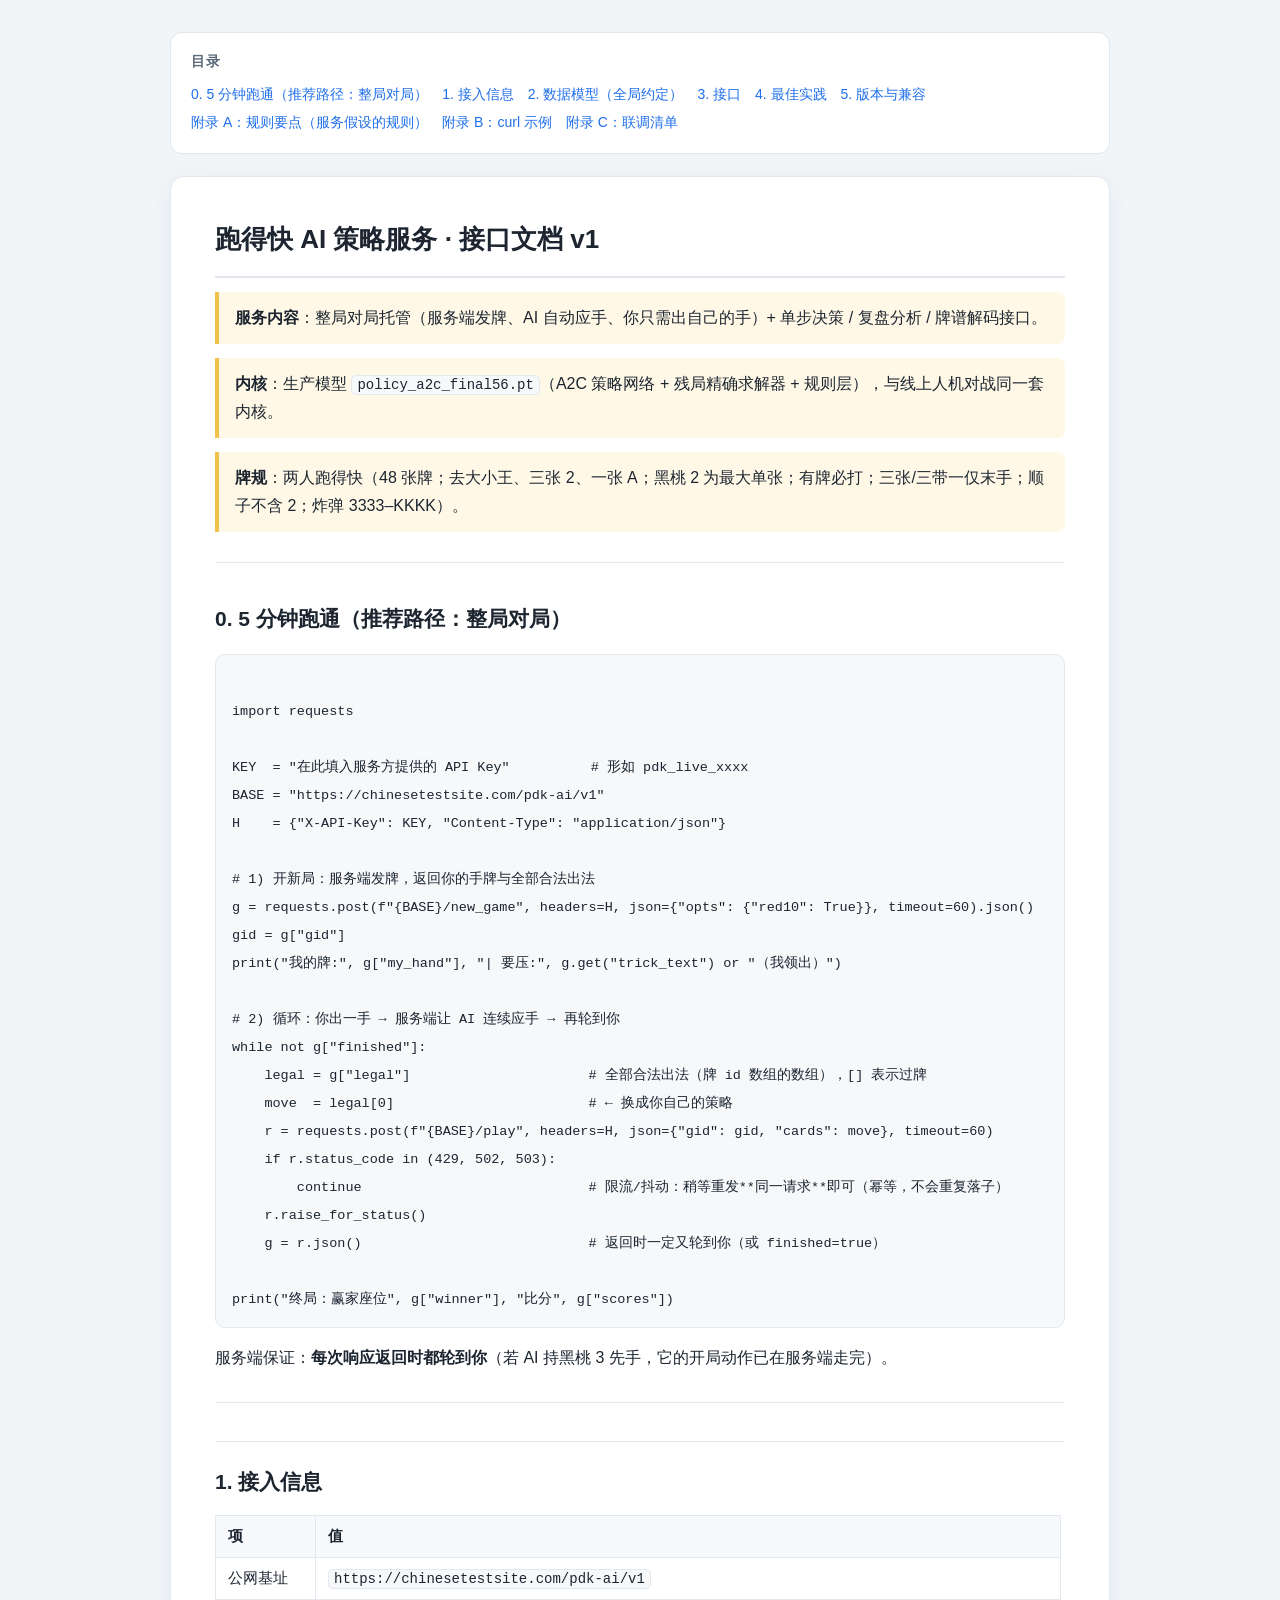
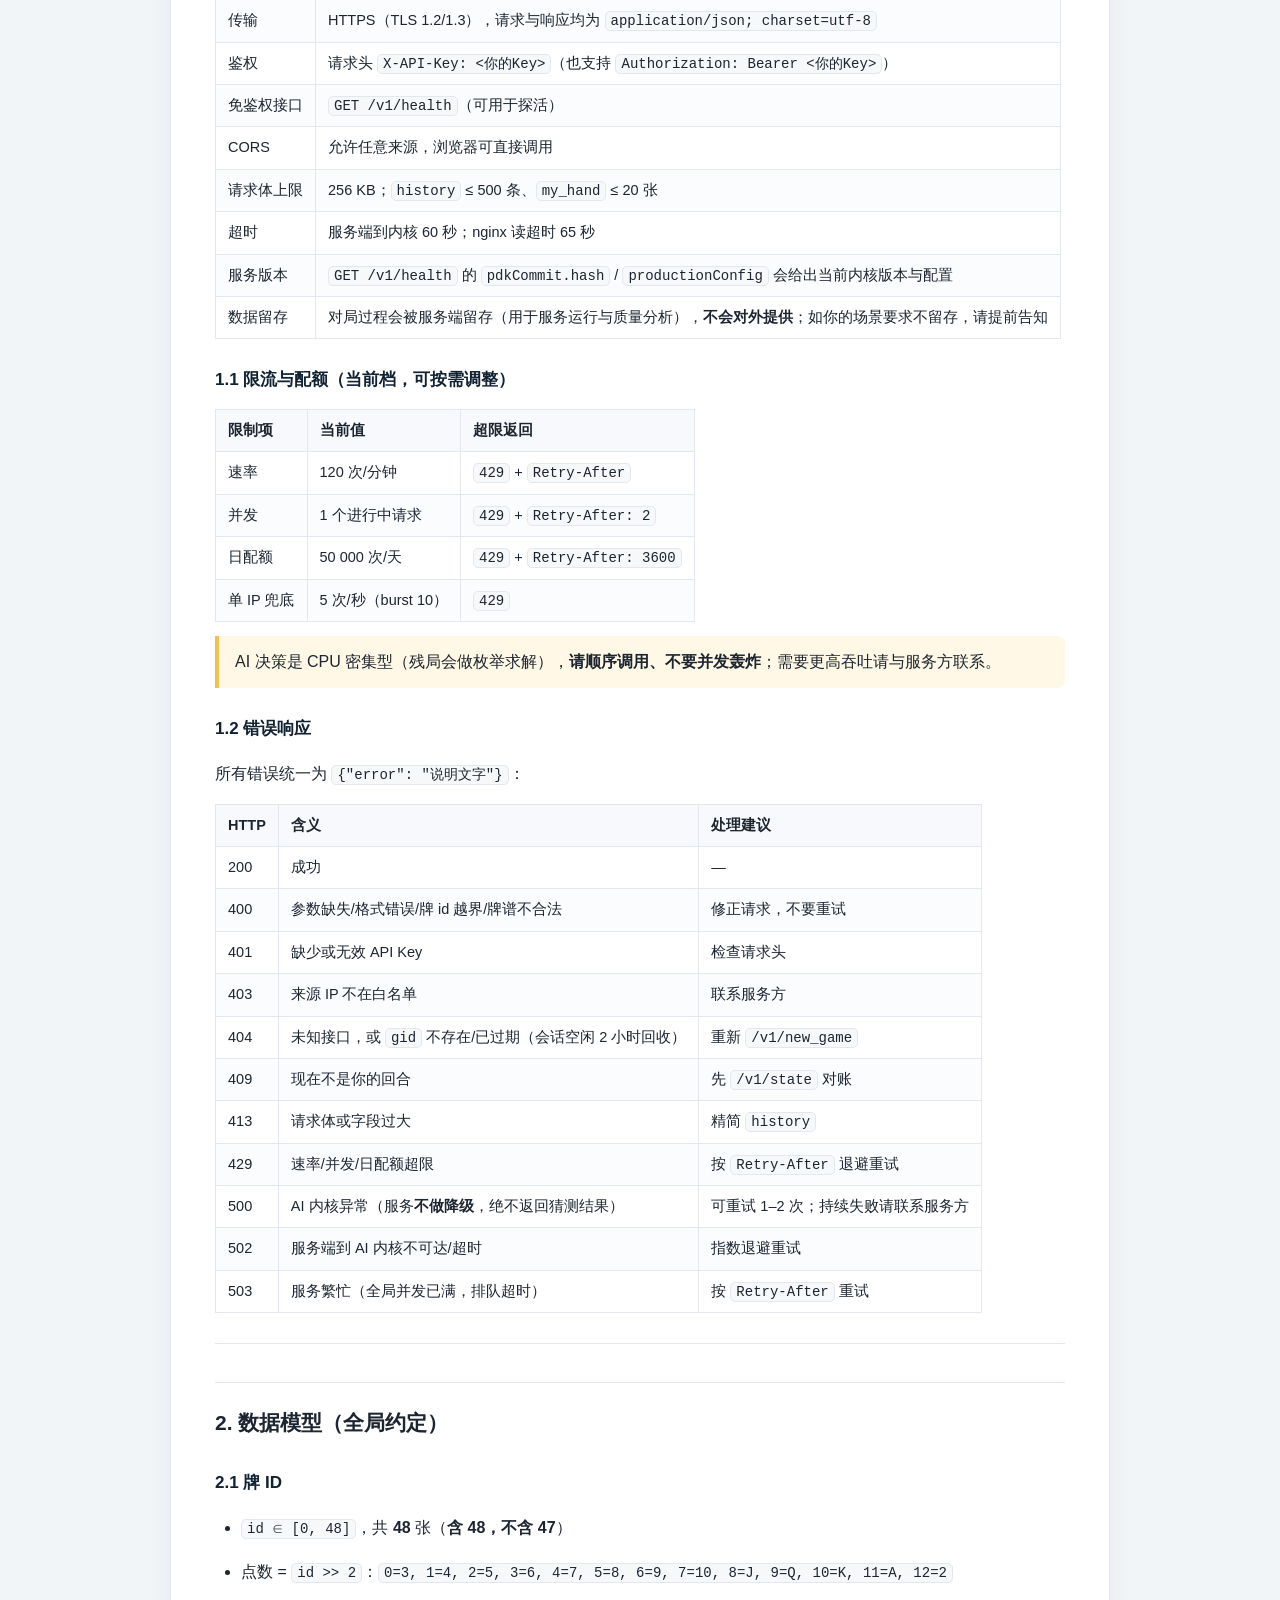
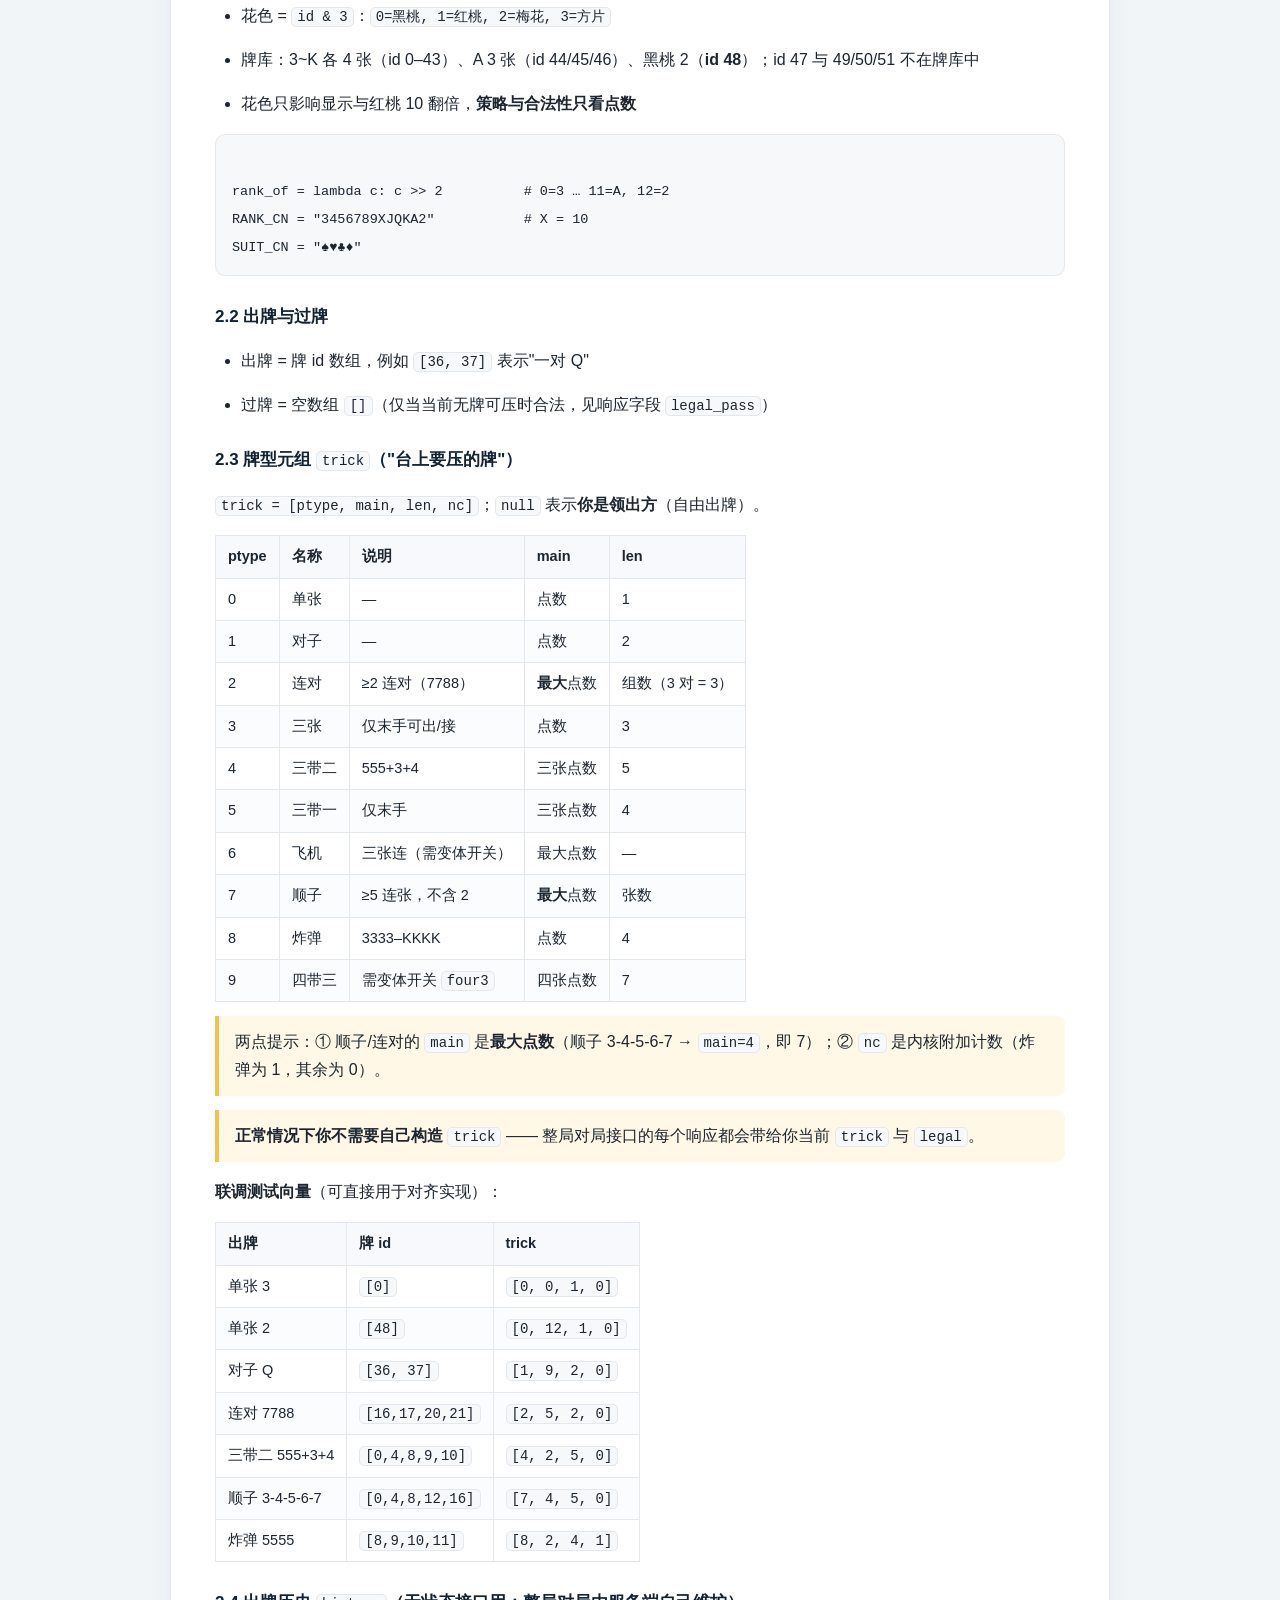
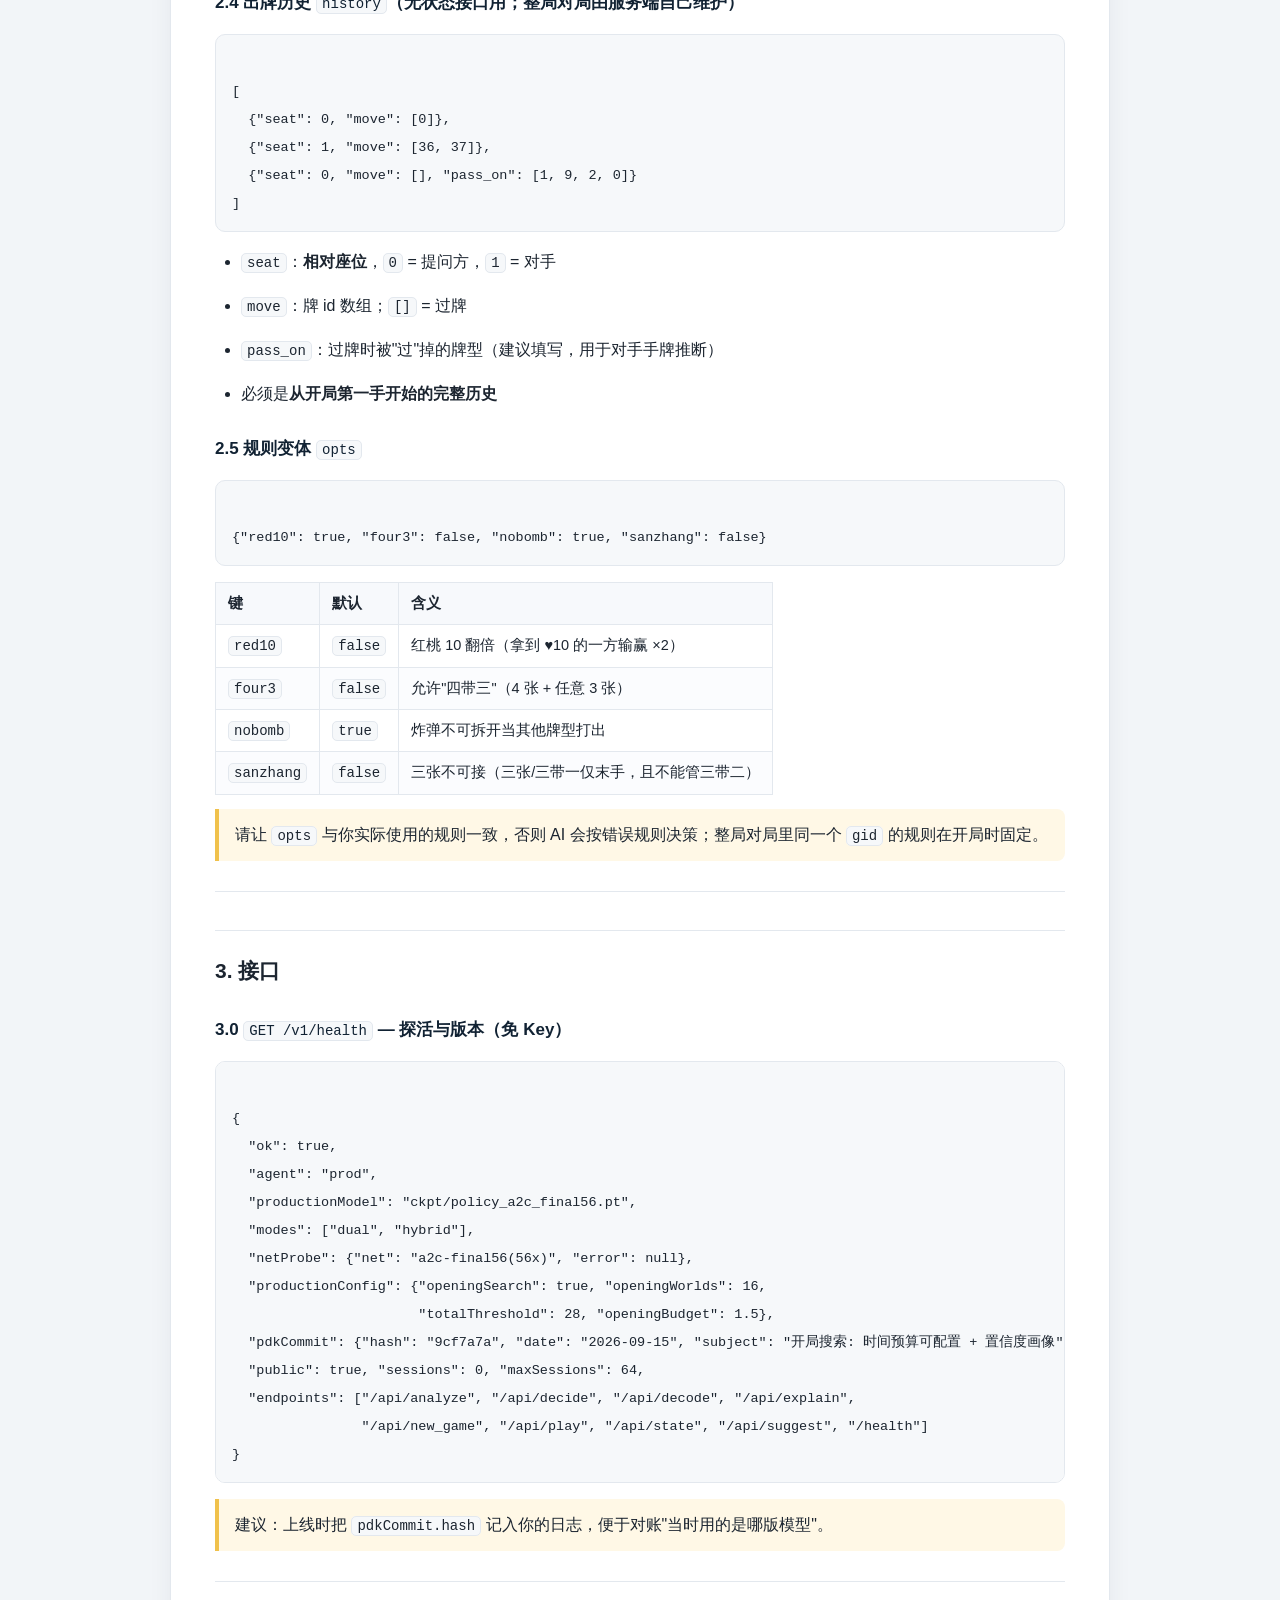
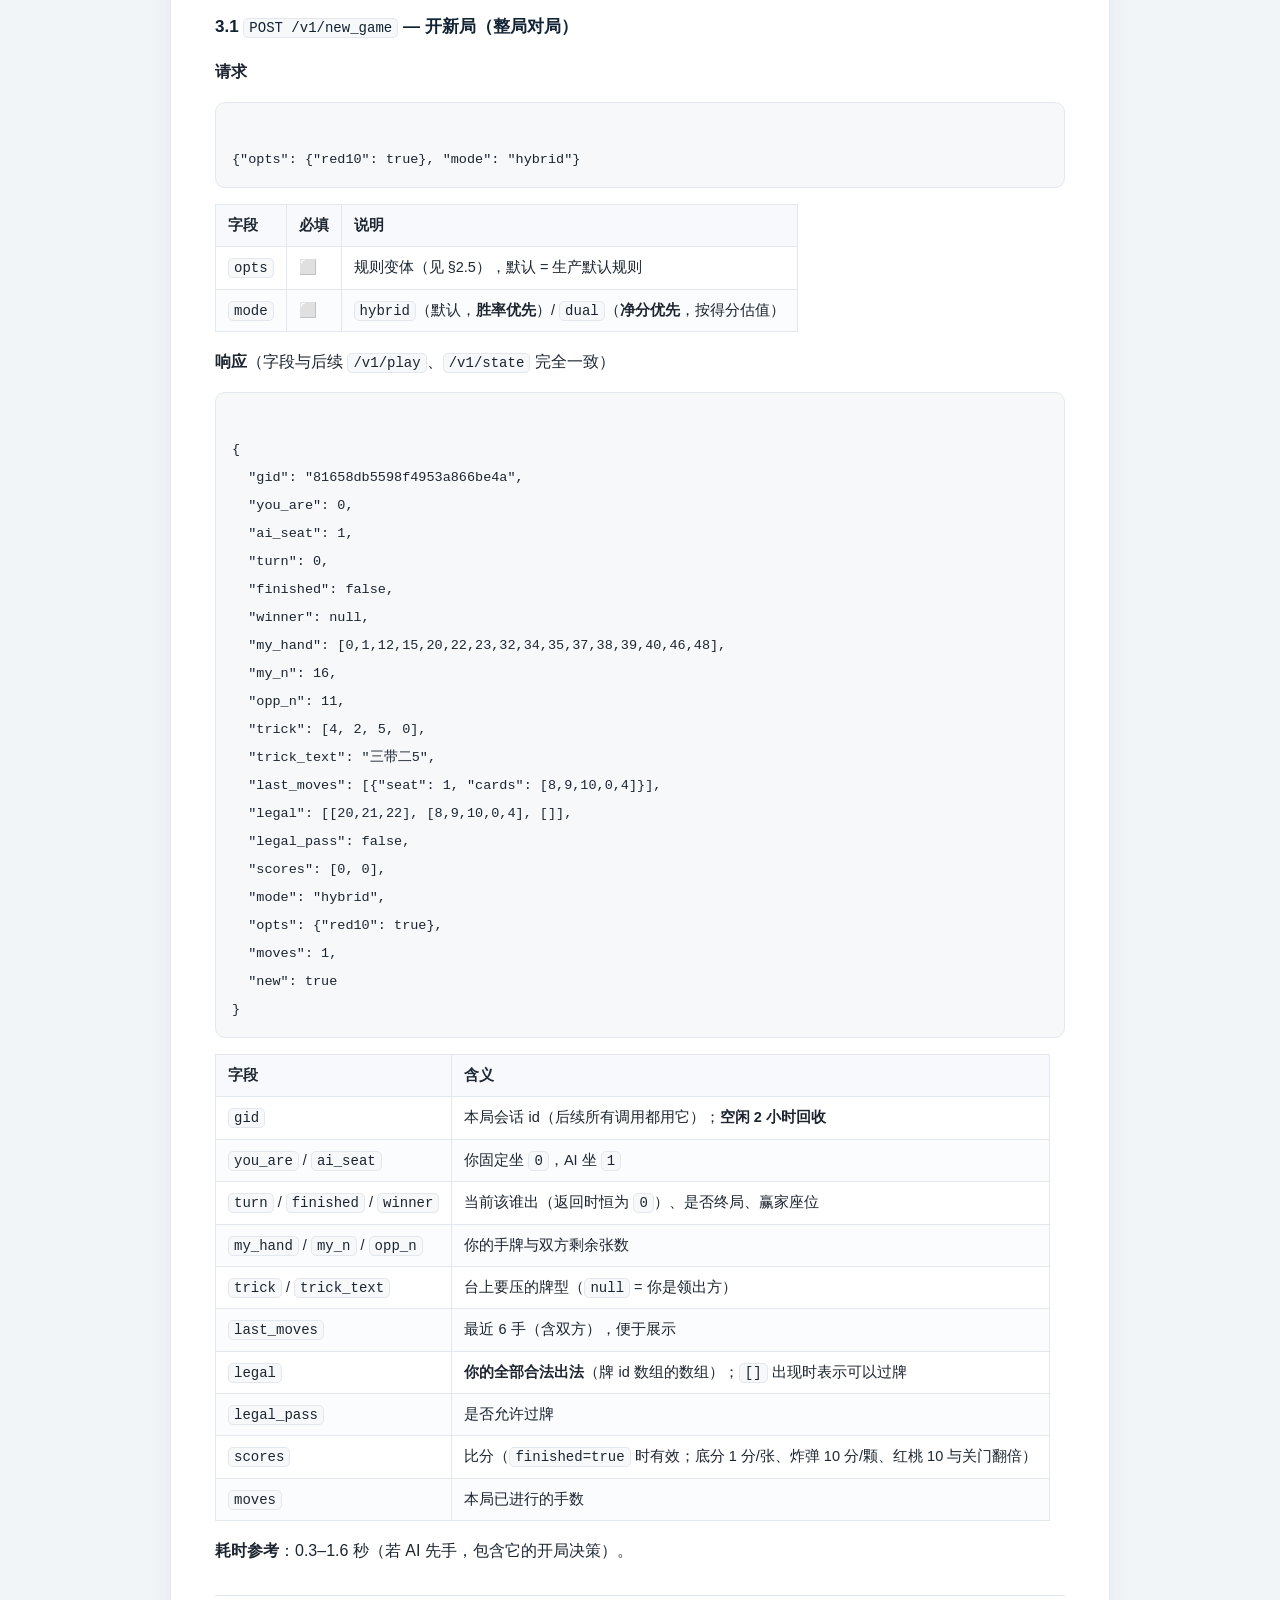
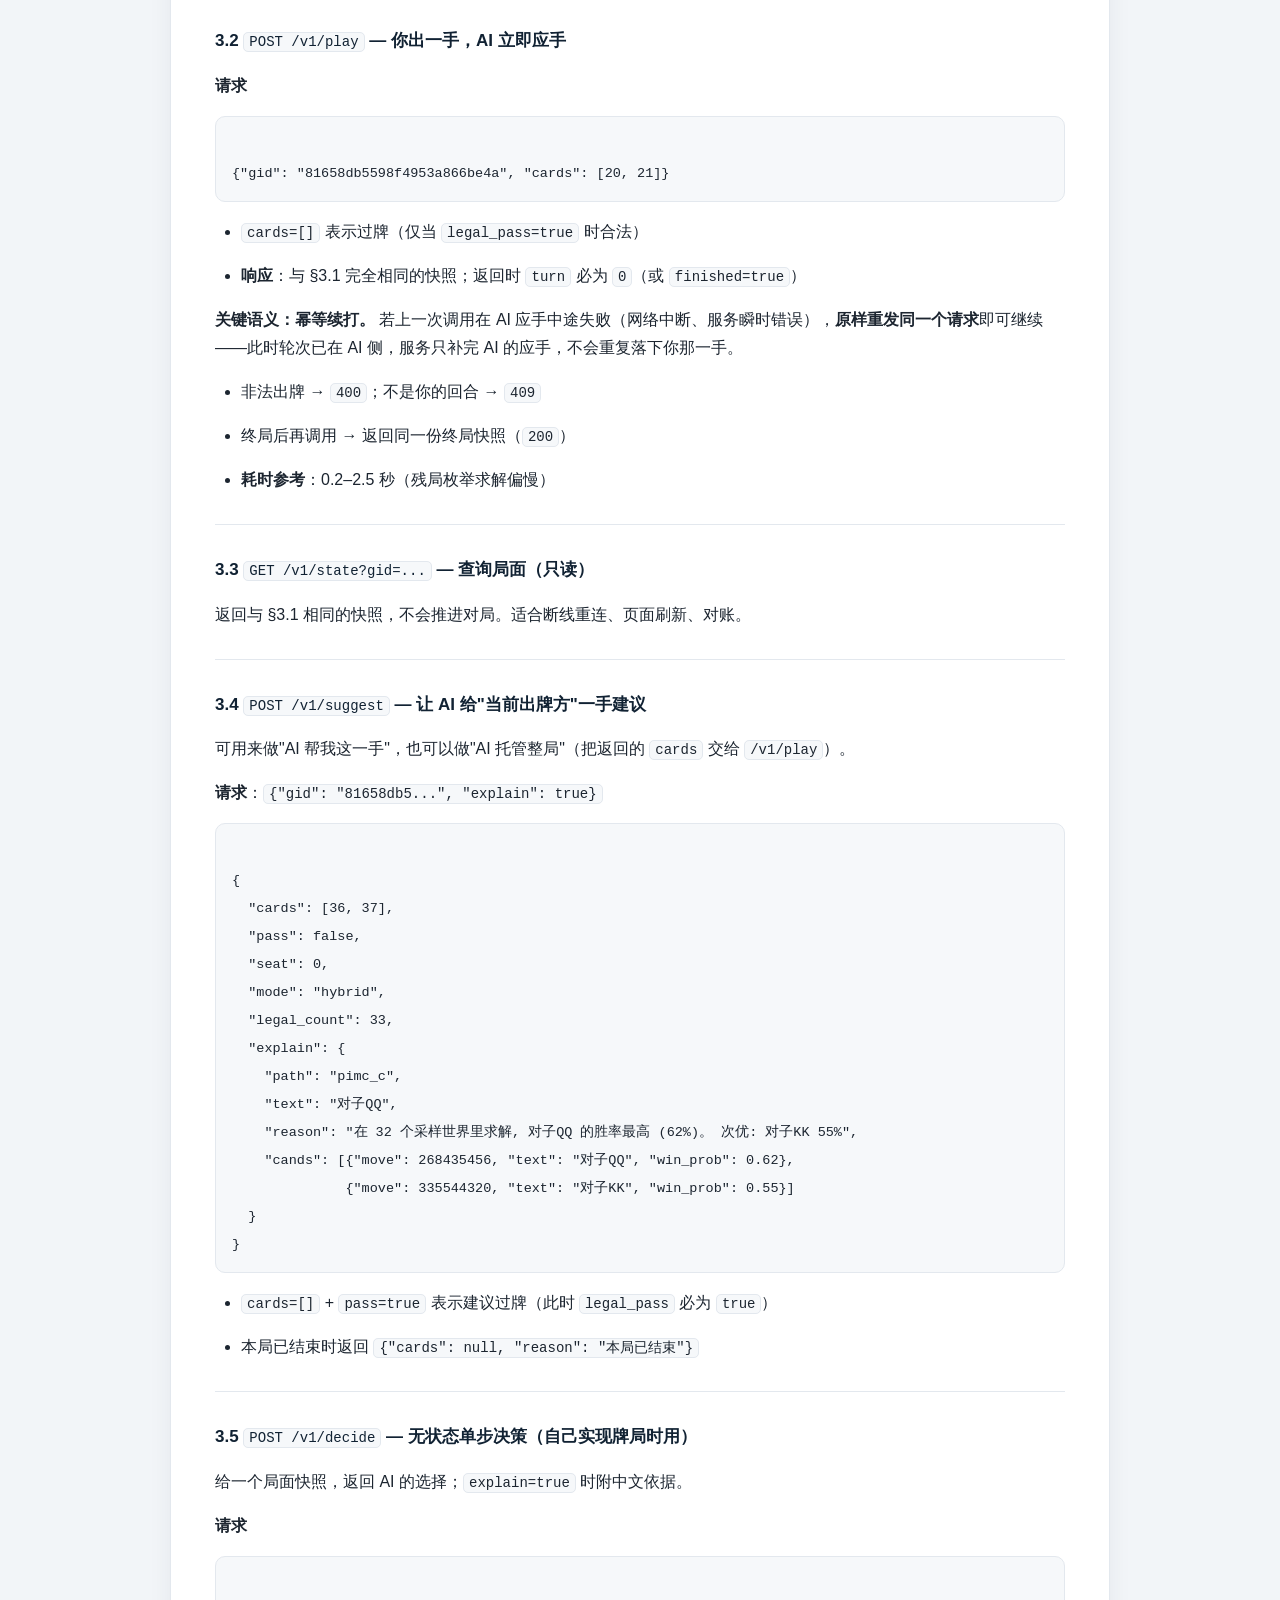
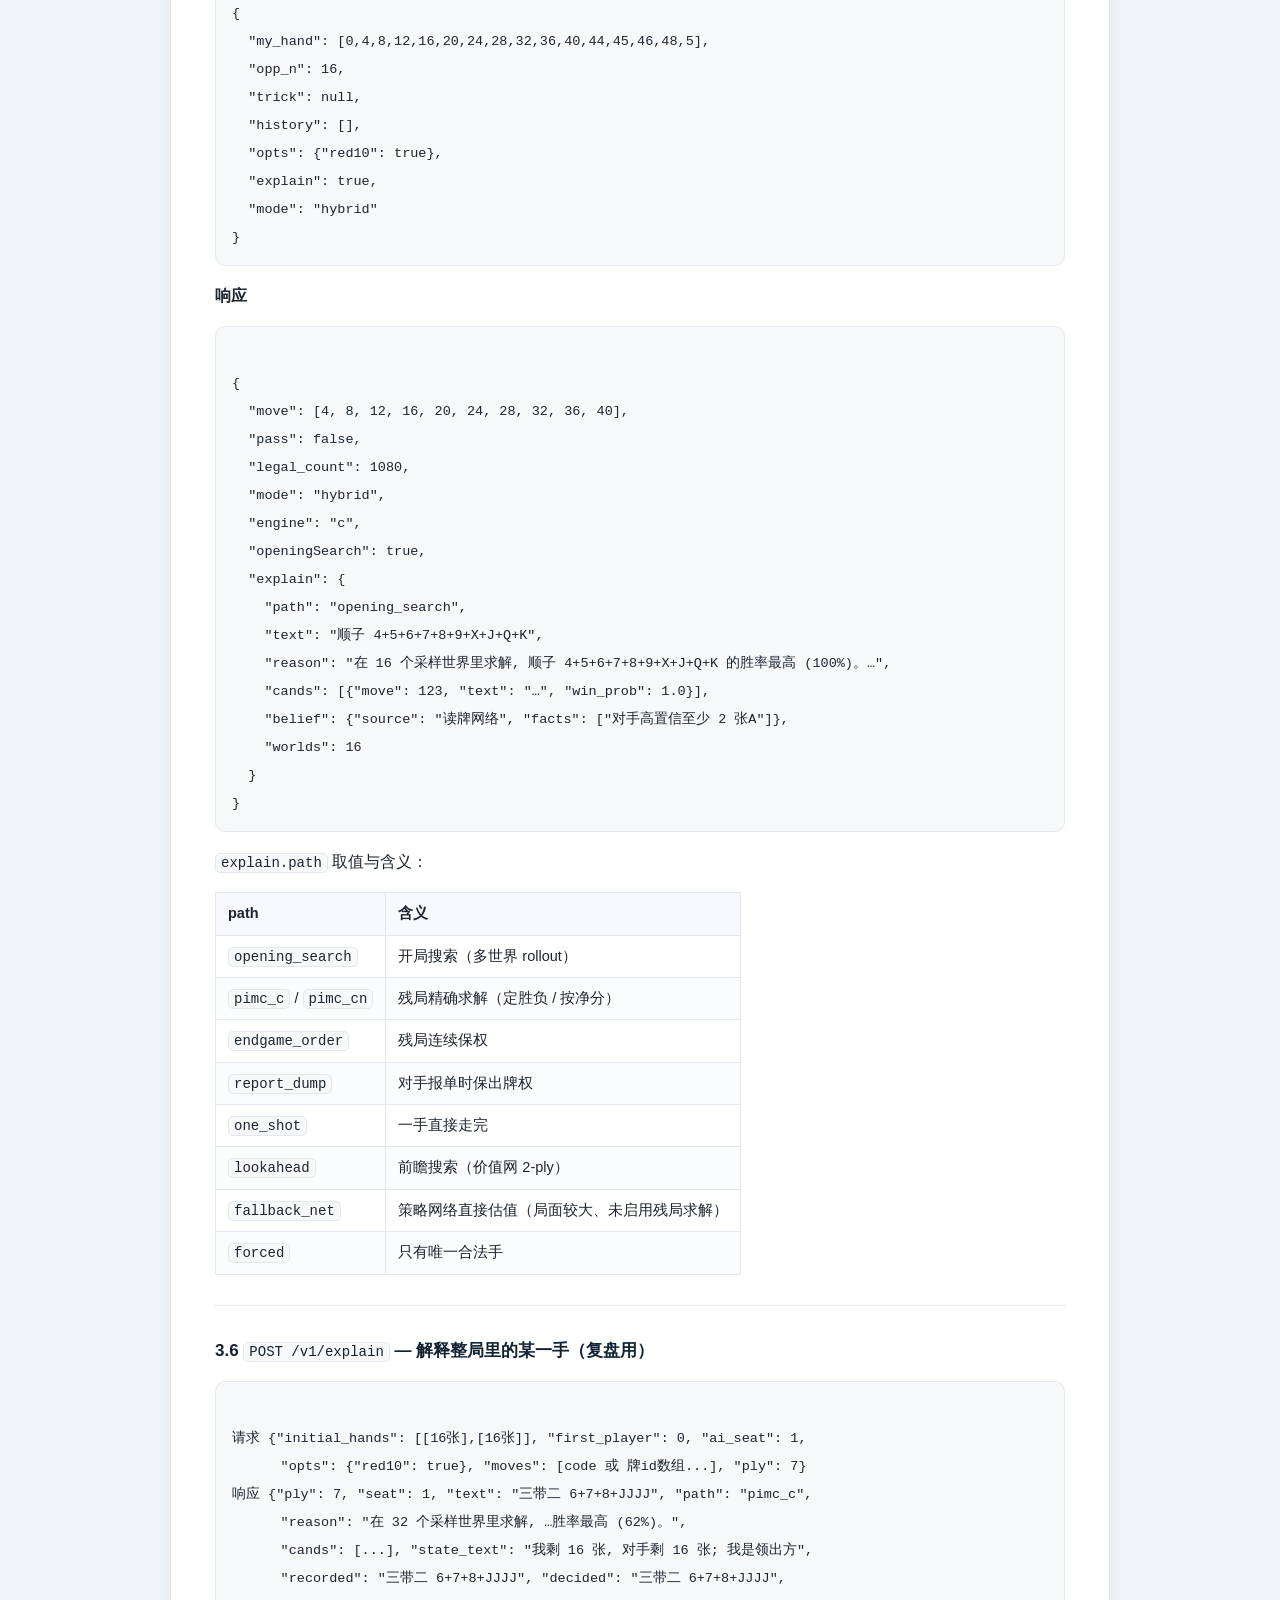
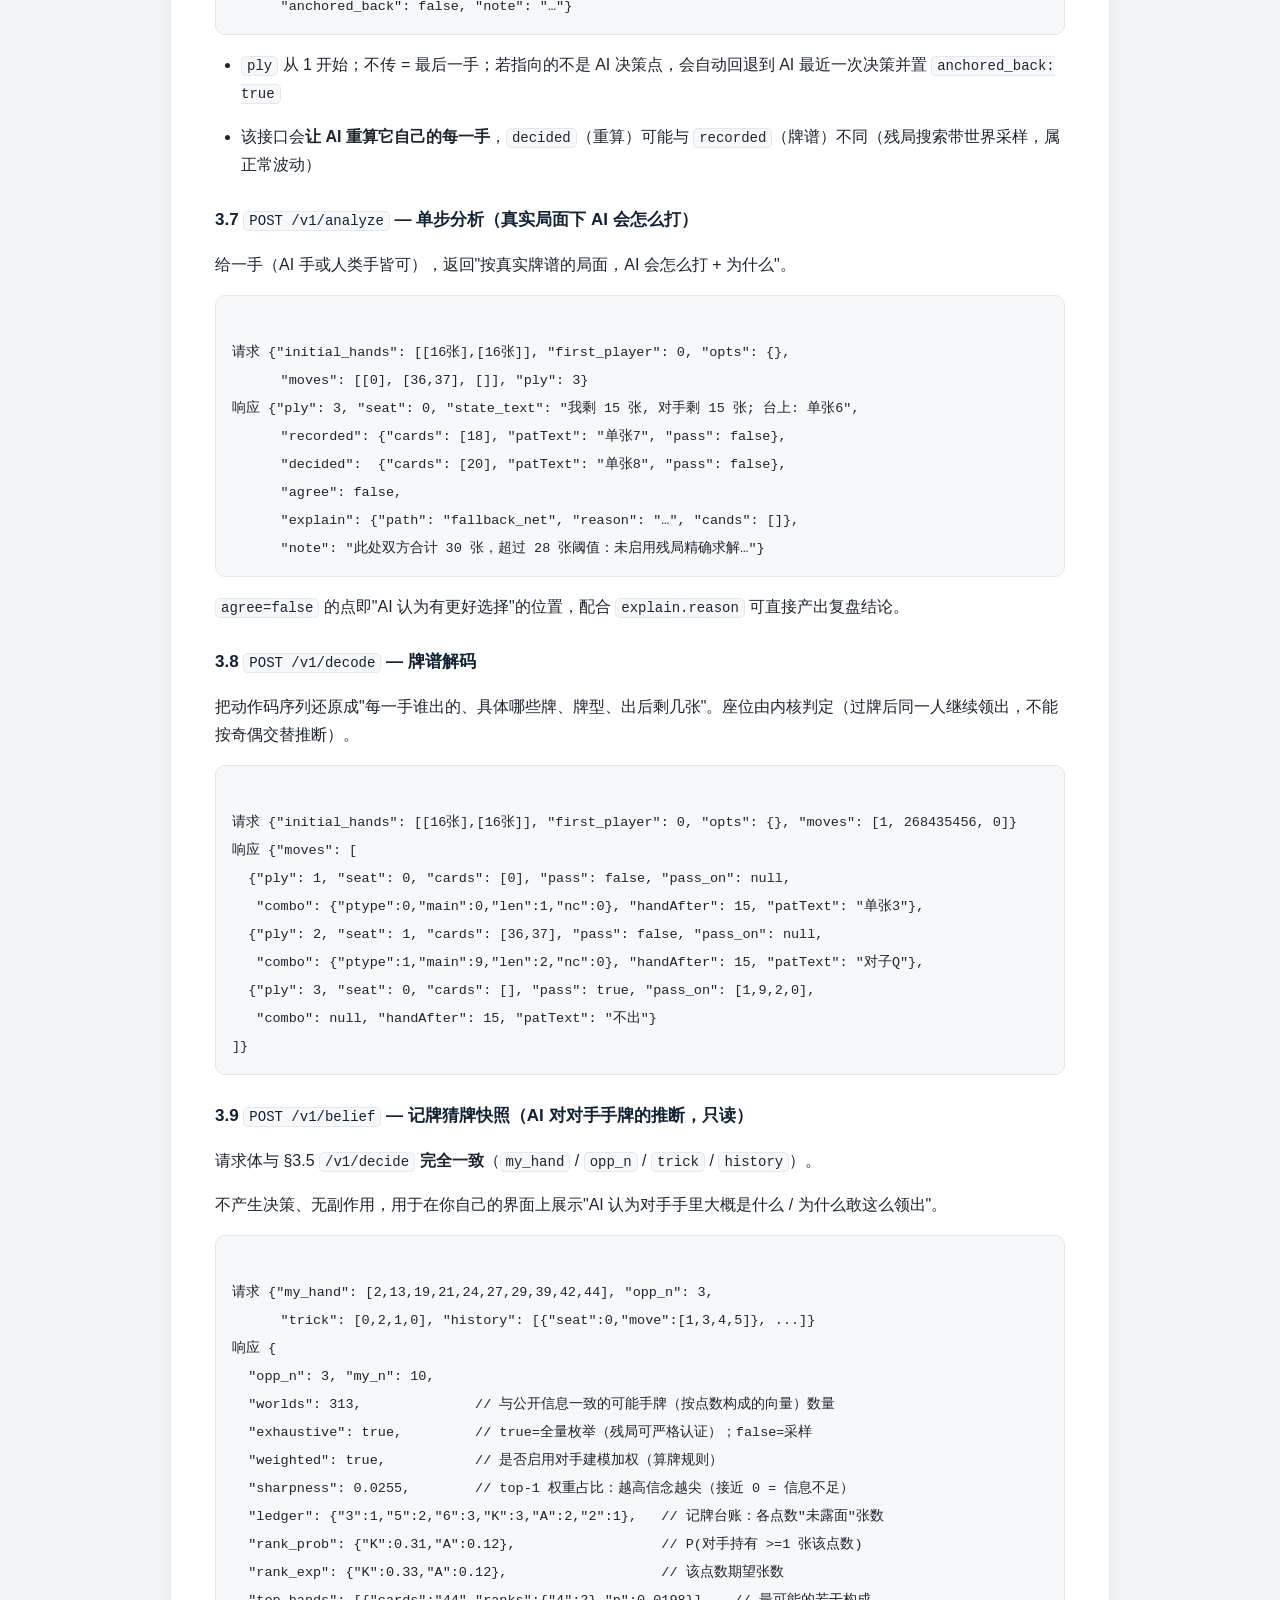
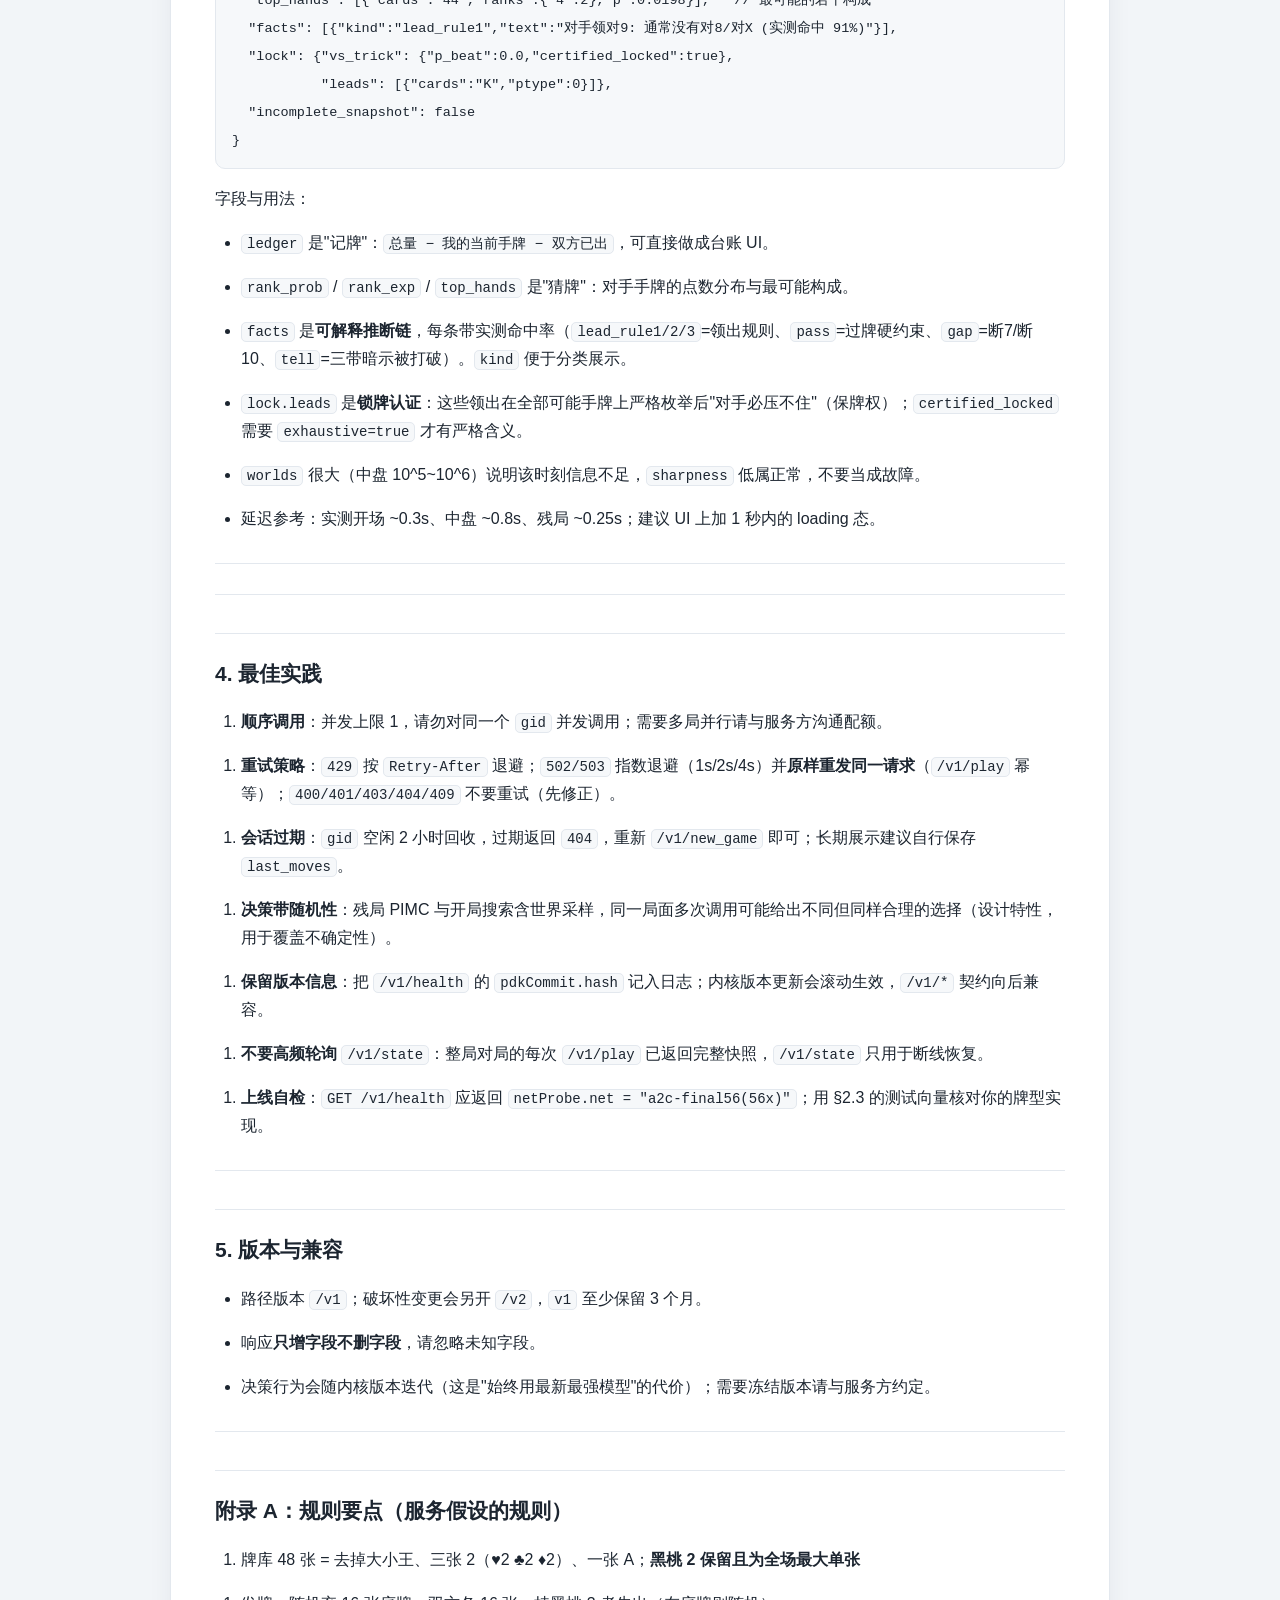
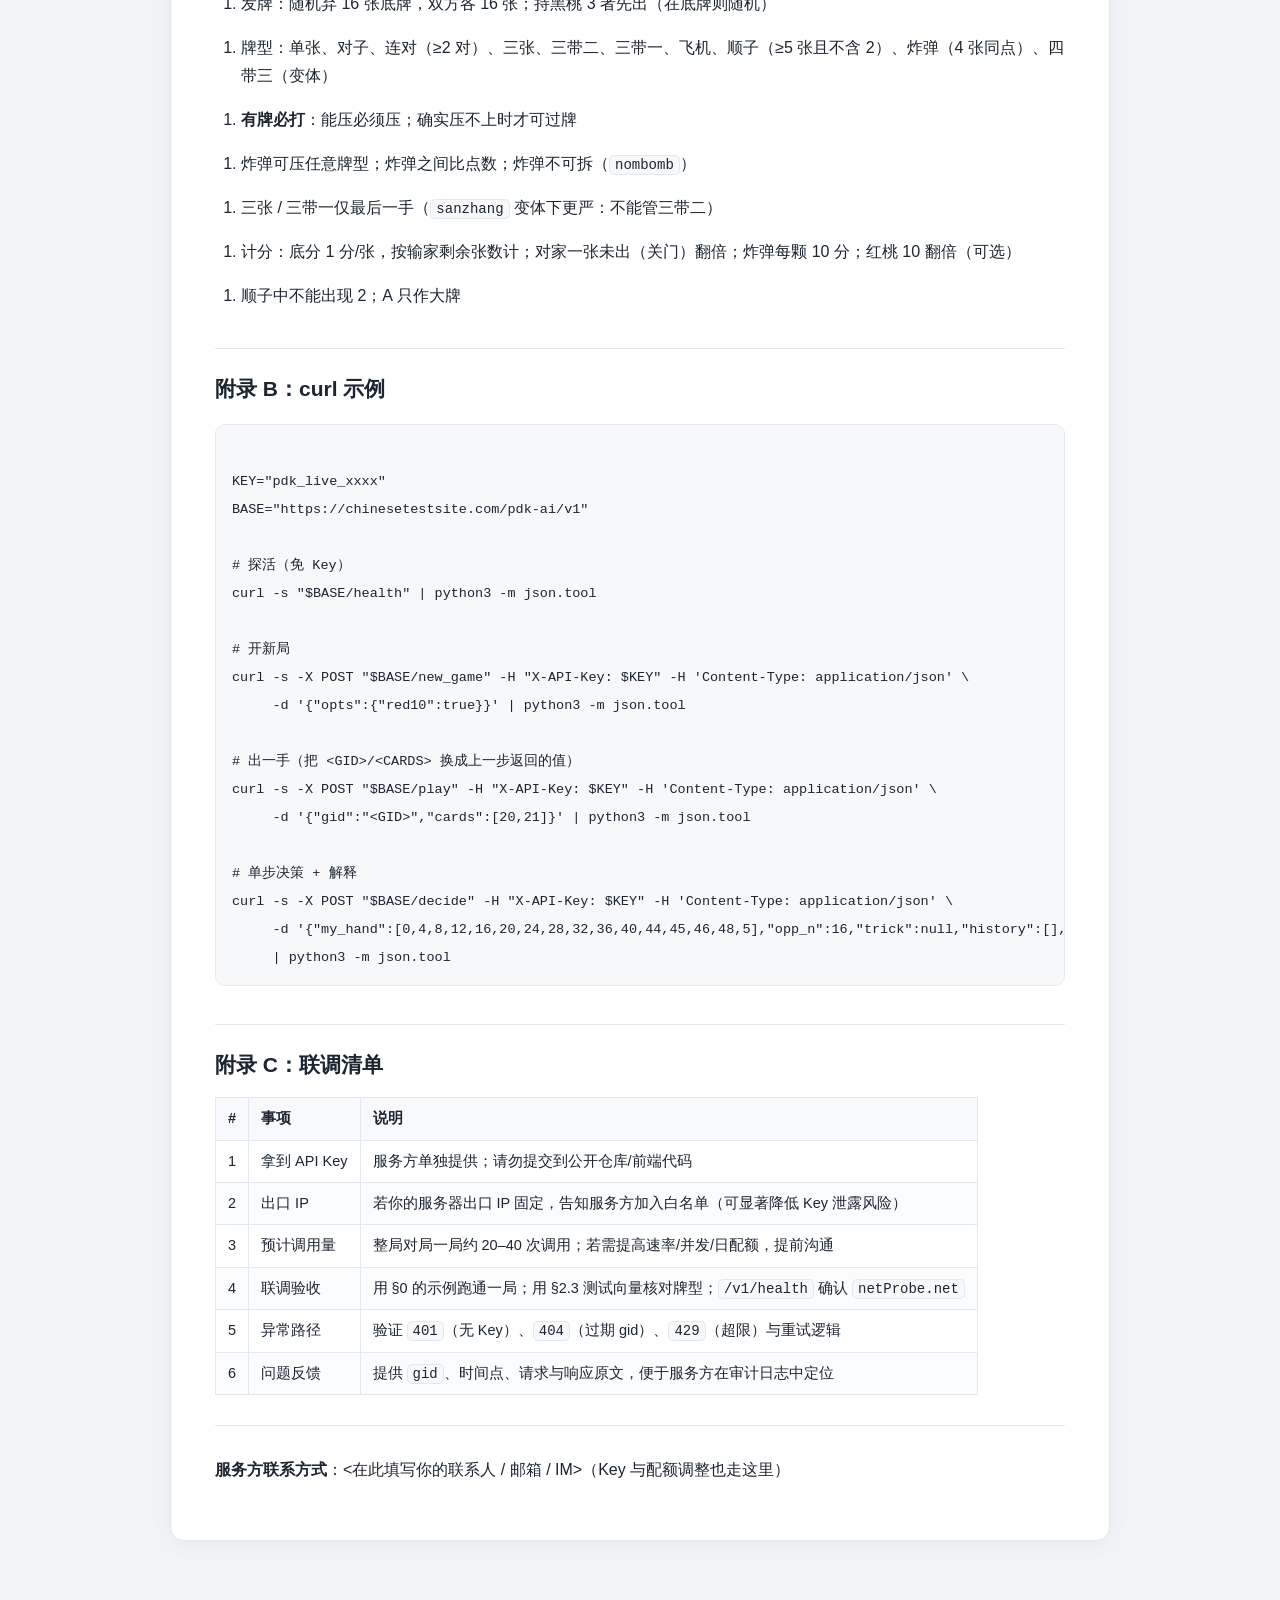
==== commit 41087311: "feat(belief): 接入 pdk-ai 8db4fb79 算牌/猜牌（H5 移动端面板 + /api/belief + 对外 /v1/belief） 上游 8db4fb79「算牌审查 + /a" ====
--- a/docs/跑得快AI-对外接口文档-v1.html
+++ b/docs/跑得快AI-对外接口文档-v1.html
@@ -1,497 +1,539 @@
-<!DOCTYPE html>
-<html lang="zh-CN"><head><meta charset="utf-8">
-<meta name="viewport" content="width=device-width, initial-scale=1">
-<title>跑得快 AI 策略服务 · 接口文档 v1</title><style>
-:root { --fg:#1c2530; --dim:#5b6b7c; --line:#e3e8ee; --accent:#1f6feb;
-        --code-bg:#f6f8fa; --callout:#fff8e6; --callout-line:#f0c14b; }
-* { box-sizing: border-box; }
-body { margin:0; background:#f2f5f8; color:var(--fg);
-       font:16px/1.75 -apple-system,BlinkMacSystemFont,"Segoe UI","PingFang SC",
-            "Hiragino Sans GB","Microsoft YaHei",sans-serif; }
-.wrap { max-width: 980px; margin: 0 auto; padding: 32px 20px 80px; }
-main { background:#fff; border:1px solid var(--line); border-radius:14px;
-       padding: 40px 44px; box-shadow:0 6px 24px rgba(20,40,70,.06); }
-h1 { font-size:26px; margin:0 0 6px; padding-bottom:14px; border-bottom:2px solid var(--line); }
-h2 { font-size:21px; margin:38px 0 12px; padding-top:22px; border-top:1px solid var(--line); }
-h2:first-of-type { border-top:none; padding-top:0; }
-h3 { font-size:17px; margin:26px 0 10px; color:#123; }
-p, li { color:var(--fg); }
-a { color:var(--accent); text-decoration:none; }
-a:hover { text-decoration:underline; }
-code { background:var(--code-bg); border:1px solid var(--line); border-radius:5px;
-       padding:1px 5px; font:14px/1.5 "SFMono-Regular",Consolas,"Liberation Mono",monospace; }
-pre { background:var(--code-bg); border:1px solid var(--line); border-radius:10px;
-      padding:14px 16px; overflow:auto; }
-pre code { background:none; border:none; padding:0; font-size:13.5px; line-height:1.6; }
-table { border-collapse:collapse; width:100%; margin:14px 0; font-size:14.5px; display:block; overflow-x:auto; }
-th, td { border:1px solid var(--line); padding:8px 12px; text-align:left; vertical-align:top; }
-th { background:#f7f9fc; white-space:nowrap; }
-tbody tr:nth-child(even) { background:#fbfcfe; }
-blockquote { margin:14px 0; padding:12px 16px; background:var(--callout);
-             border-left:4px solid var(--callout-line); border-radius:0 8px 8px 0; }
-blockquote p { margin:0; }
-hr { border:none; border-top:1px solid var(--line); margin:30px 0; }
-ul, ol { padding-left:26px; }
-li { margin:4px 0; }
-.meta { color:var(--dim); font-size:13px; margin:0 0 22px; }
-.toc { background:#fff; border:1px solid var(--line); border-radius:12px;
-       padding:16px 20px; margin:0 0 22px; }
-.toc b { display:block; margin-bottom:6px; font-size:14px; color:var(--dim); letter-spacing:.04em; }
-.toc a { display:inline-block; margin:2px 14px 2px 0; font-size:14px; }
-@media print { body{background:#fff} .wrap{padding:0} main{border:none;box-shadow:none;padding:0}
-                .toc{page-break-after:always} h2{page-break-after:avoid} pre,table{page-break-inside:avoid} }
-</style></head>
-<body><div class="wrap">
-<nav class="toc"><b>目录</b><a href="#h0">0. 5 分钟跑通（推荐路径：整局对局）</a><a href="#h1">1. 接入信息</a><a href="#h4">2. 数据模型（全局约定）</a><a href="#h10">3. 接口</a><a href="#h20">4. 最佳实践</a><a href="#h21">5. 版本与兼容</a><a href="#h22">附录 A：规则要点（服务假设的规则）</a><a href="#h23">附录 B：curl 示例</a><a href="#h24">附录 C：联调清单</a></nav>
-<main><h1>跑得快 AI 策略服务 · 接口文档 v1</h1>
-<blockquote><p><b>服务内容</b>：整局对局托管（服务端发牌、AI 自动应手、你只需出自己的手）+ 单步决策 / 复盘分析 / 牌谱解码接口。</p></blockquote>
-<blockquote><p><b>内核</b>：生产模型 <code>policy_a2c_final56.pt</code>（A2C 策略网络 + 残局精确求解器 + 规则层），与线上人机对战同一套内核。</p></blockquote>
-<blockquote><p><b>牌规</b>：两人跑得快（48 张牌；去大小王、三张 2、一张 A；黑桃 2 为最大单张；有牌必打；三张/三带一仅末手；顺子不含 2；炸弹 3333–KKKK）。</p></blockquote>
-<hr>
-<h2 id="h0">0. 5 分钟跑通（推荐路径：整局对局）</h2>
-<pre><code>
-import requests
-
-KEY  = "在此填入服务方提供的 API Key"          # 形如 pdk_live_xxxx
-BASE = "https://chinesetestsite.com/pdk-ai/v1"
-H    = {"X-API-Key": KEY, "Content-Type": "application/json"}
-
-# 1) 开新局：服务端发牌，返回你的手牌与全部合法出法
-g = requests.post(f"{BASE}/new_game", headers=H, json={"opts": {"red10": True}}, timeout=60).json()
-gid = g["gid"]
-print("我的牌:", g["my_hand"], "| 要压:", g.get("trick_text") or "（我领出）")
-
-# 2) 循环：你出一手 → 服务端让 AI 连续应手 → 再轮到你
-while not g["finished"]:
-    legal = g["legal"]                      # 全部合法出法（牌 id 数组的数组），[] 表示过牌
-    move  = legal[0]                        # ← 换成你自己的策略
-    r = requests.post(f"{BASE}/play", headers=H, json={"gid": gid, "cards": move}, timeout=60)
-    if r.status_code in (429, 502, 503):
-        continue                            # 限流/抖动：稍等重发**同一请求**即可（幂等，不会重复落子）
-    r.raise_for_status()
-    g = r.json()                            # 返回时一定又轮到你（或 finished=true）
-
-print("终局：赢家座位", g["winner"], "比分", g["scores"])
-</code></pre>
-<p>服务端保证：<b>每次响应返回时都轮到你</b>（若 AI 持黑桃 3 先手，它的开局动作已在服务端走完）。</p>
-<hr>
-<h2 id="h1">1. 接入信息</h2>
-<table><thead><tr><th>项</th><th>值</th></tr></thead><tbody>
-<tr><td>公网基址</td><td><code>https://chinesetestsite.com/pdk-ai/v1</code></td></tr>
-<tr><td>传输</td><td>HTTPS（TLS 1.2/1.3），请求与响应均为 <code>application/json; charset=utf-8</code></td></tr>
-<tr><td>鉴权</td><td>请求头 <code>X-API-Key: &lt;你的Key&gt;</code>（也支持 <code>Authorization: Bearer &lt;你的Key&gt;</code>）</td></tr>
-<tr><td>免鉴权接口</td><td><code>GET /v1/health</code>（可用于探活）</td></tr>
-<tr><td>CORS</td><td>允许任意来源，浏览器可直接调用</td></tr>
-<tr><td>请求体上限</td><td>256 KB；<code>history</code> ≤ 500 条、<code>my_hand</code> ≤ 20 张</td></tr>
-<tr><td>超时</td><td>服务端到内核 60 秒；nginx 读超时 65 秒</td></tr>
-<tr><td>服务版本</td><td><code>GET /v1/health</code> 的 <code>pdkCommit.hash</code> / <code>productionConfig</code> 会给出当前内核版本与配置</td></tr>
-<tr><td>数据留存</td><td>对局过程会被服务端留存（用于服务运行与质量分析），<b>不会对外提供</b>；如你的场景要求不留存，请提前告知</td></tr>
-</tbody></table>
-<h3 id="h2">1.1 限流与配额（当前档，可按需调整）</h3>
-<table><thead><tr><th>限制项</th><th>当前值</th><th>超限返回</th></tr></thead><tbody>
-<tr><td>速率</td><td>120 次/分钟</td><td><code>429</code> + <code>Retry-After</code></td></tr>
-<tr><td>并发</td><td>1 个进行中请求</td><td><code>429</code> + <code>Retry-After: 2</code></td></tr>
-<tr><td>日配额</td><td>50 000 次/天</td><td><code>429</code> + <code>Retry-After: 3600</code></td></tr>
-<tr><td>单 IP 兜底</td><td>5 次/秒（burst 10）</td><td><code>429</code></td></tr>
-</tbody></table>
-<blockquote><p>AI 决策是 CPU 密集型（残局会做枚举求解），<b>请顺序调用、不要并发轰炸</b>；需要更高吞吐请与服务方联系。</p></blockquote>
-<h3 id="h3">1.2 错误响应</h3>
-<p>所有错误统一为 <code>{"error": "说明文字"}</code>：</p>
-<table><thead><tr><th>HTTP</th><th>含义</th><th>处理建议</th></tr></thead><tbody>
-<tr><td>200</td><td>成功</td><td>—</td></tr>
-<tr><td>400</td><td>参数缺失/格式错误/牌 id 越界/牌谱不合法</td><td>修正请求，不要重试</td></tr>
-<tr><td>401</td><td>缺少或无效 API Key</td><td>检查请求头</td></tr>
-<tr><td>403</td><td>来源 IP 不在白名单</td><td>联系服务方</td></tr>
-<tr><td>404</td><td>未知接口，或 <code>gid</code> 不存在/已过期（会话空闲 2 小时回收）</td><td>重新 <code>/v1/new_game</code></td></tr>
-<tr><td>409</td><td>现在不是你的回合</td><td>先 <code>/v1/state</code> 对账</td></tr>
-<tr><td>413</td><td>请求体或字段过大</td><td>精简 <code>history</code></td></tr>
-<tr><td>429</td><td>速率/并发/日配额超限</td><td>按 <code>Retry-After</code> 退避重试</td></tr>
-<tr><td>500</td><td>AI 内核异常（服务<b>不做降级</b>，绝不返回猜测结果）</td><td>可重试 1–2 次；持续失败请联系服务方</td></tr>
-<tr><td>502</td><td>服务端到 AI 内核不可达/超时</td><td>指数退避重试</td></tr>
-<tr><td>503</td><td>服务繁忙（全局并发已满，排队超时）</td><td>按 <code>Retry-After</code> 重试</td></tr>
-</tbody></table>
-<hr>
-<h2 id="h4">2. 数据模型（全局约定）</h2>
-<h3 id="h5">2.1 牌 ID</h3>
-<ul>
-<li><code>id ∈ [0, 48]</code>，共 <b>48</b> 张（<b>含 48，不含 47</b>）</li>
-</ul>
-<ul>
-<li>点数 = <code>id &gt;&gt; 2</code>：<code>0=3, 1=4, 2=5, 3=6, 4=7, 5=8, 6=9, 7=10, 8=J, 9=Q, 10=K, 11=A, 12=2</code></li>
-</ul>
-<ul>
-<li>花色 = <code>id &amp; 3</code>：<code>0=黑桃, 1=红桃, 2=梅花, 3=方片</code></li>
-</ul>
-<ul>
-<li>牌库：3~K 各 4 张（id 0–43）、A 3 张（id 44/45/46）、黑桃 2（<b>id 48</b>）；id 47 与 49/50/51 不在牌库中</li>
-</ul>
-<ul>
-<li>花色只影响显示与红桃 10 翻倍，<b>策略与合法性只看点数</b></li>
-</ul>
-<pre><code>
-rank_of = lambda c: c &gt;&gt; 2          # 0=3 … 11=A, 12=2
-RANK_CN = "3456789XJQKA2"           # X = 10
-SUIT_CN = "♠♥♣♦"
-</code></pre>
-<h3 id="h6">2.2 出牌与过牌</h3>
-<ul>
-<li>出牌 = 牌 id 数组，例如 <code>[36, 37]</code> 表示"一对 Q"</li>
-</ul>
-<ul>
-<li>过牌 = 空数组 <code>[]</code>（仅当当前无牌可压时合法，见响应字段 <code>legal_pass</code>）</li>
-</ul>
-<h3 id="h7">2.3 牌型元组 <code>trick</code>（"台上要压的牌"）</h3>
-<p><code>trick = [ptype, main, len, nc]</code>；<code>null</code> 表示<b>你是领出方</b>（自由出牌）。</p>
-<table><thead><tr><th>ptype</th><th>名称</th><th>说明</th><th>main</th><th>len</th></tr></thead><tbody>
-<tr><td>0</td><td>单张</td><td>—</td><td>点数</td><td>1</td></tr>
-<tr><td>1</td><td>对子</td><td>—</td><td>点数</td><td>2</td></tr>
-<tr><td>2</td><td>连对</td><td>≥2 连对（7788）</td><td><b>最大</b>点数</td><td>组数（3 对 = 3）</td></tr>
-<tr><td>3</td><td>三张</td><td>仅末手可出/接</td><td>点数</td><td>3</td></tr>
-<tr><td>4</td><td>三带二</td><td>555+3+4</td><td>三张点数</td><td>5</td></tr>
-<tr><td>5</td><td>三带一</td><td>仅末手</td><td>三张点数</td><td>4</td></tr>
-<tr><td>6</td><td>飞机</td><td>三张连（需变体开关）</td><td>最大点数</td><td>—</td></tr>
-<tr><td>7</td><td>顺子</td><td>≥5 连张，不含 2</td><td><b>最大</b>点数</td><td>张数</td></tr>
-<tr><td>8</td><td>炸弹</td><td>3333–KKKK</td><td>点数</td><td>4</td></tr>
-<tr><td>9</td><td>四带三</td><td>需变体开关 <code>four3</code></td><td>四张点数</td><td>7</td></tr>
-</tbody></table>
-<blockquote><p>两点提示：① 顺子/连对的 <code>main</code> 是<b>最大点数</b>（顺子 3-4-5-6-7 → <code>main=4</code>，即 7）；② <code>nc</code> 是内核附加计数（炸弹为 1，其余为 0）。</p></blockquote>
-<blockquote><p><b>正常情况下你不需要自己构造 <code>trick</code></b> —— 整局对局接口的每个响应都会带给你当前 <code>trick</code> 与 <code>legal</code>。</p></blockquote>
-<p><b>联调测试向量</b>（可直接用于对齐实现）：</p>
-<table><thead><tr><th>出牌</th><th>牌 id</th><th>trick</th></tr></thead><tbody>
-<tr><td>单张 3</td><td><code>[0]</code></td><td><code>[0, 0, 1, 0]</code></td></tr>
-<tr><td>单张 2</td><td><code>[48]</code></td><td><code>[0, 12, 1, 0]</code></td></tr>
-<tr><td>对子 Q</td><td><code>[36, 37]</code></td><td><code>[1, 9, 2, 0]</code></td></tr>
-<tr><td>连对 7788</td><td><code>[16,17,20,21]</code></td><td><code>[2, 5, 2, 0]</code></td></tr>
-<tr><td>三带二 555+3+4</td><td><code>[0,4,8,9,10]</code></td><td><code>[4, 2, 5, 0]</code></td></tr>
-<tr><td>顺子 3-4-5-6-7</td><td><code>[0,4,8,12,16]</code></td><td><code>[7, 4, 5, 0]</code></td></tr>
-<tr><td>炸弹 5555</td><td><code>[8,9,10,11]</code></td><td><code>[8, 2, 4, 1]</code></td></tr>
-</tbody></table>
-<h3 id="h8">2.4 出牌历史 <code>history</code>（无状态接口用；整局对局由服务端自己维护）</h3>
-<pre><code>
-[
-  {"seat": 0, "move": [0]},
-  {"seat": 1, "move": [36, 37]},
-  {"seat": 0, "move": [], "pass_on": [1, 9, 2, 0]}
-]
-</code></pre>
-<ul>
-<li><code>seat</code>：<b>相对座位</b>，<code>0</code> = 提问方，<code>1</code> = 对手</li>
-</ul>
-<ul>
-<li><code>move</code>：牌 id 数组；<code>[]</code> = 过牌</li>
-</ul>
-<ul>
-<li><code>pass_on</code>：过牌时被"过"掉的牌型（建议填写，用于对手手牌推断）</li>
-</ul>
-<ul>
-<li>必须是<b>从开局第一手开始的完整历史</b></li>
-</ul>
-<h3 id="h9">2.5 规则变体 <code>opts</code></h3>
-<pre><code>
-{"red10": true, "four3": false, "nobomb": true, "sanzhang": false}
-</code></pre>
-<table><thead><tr><th>键</th><th>默认</th><th>含义</th></tr></thead><tbody>
-<tr><td><code>red10</code></td><td><code>false</code></td><td>红桃 10 翻倍（拿到 ♥10 的一方输赢 ×2）</td></tr>
-<tr><td><code>four3</code></td><td><code>false</code></td><td>允许"四带三"（4 张 + 任意 3 张）</td></tr>
-<tr><td><code>nobomb</code></td><td><code>true</code></td><td>炸弹不可拆开当其他牌型打出</td></tr>
-<tr><td><code>sanzhang</code></td><td><code>false</code></td><td>三张不可接（三张/三带一仅末手，且不能管三带二）</td></tr>
-</tbody></table>
-<blockquote><p>请让 <code>opts</code> 与你实际使用的规则一致，否则 AI 会按错误规则决策；整局对局里同一个 <code>gid</code> 的规则在开局时固定。</p></blockquote>
-<hr>
-<h2 id="h10">3. 接口</h2>
-<h3 id="h11">3.0 <code>GET /v1/health</code> — 探活与版本（免 Key）</h3>
-<pre><code>
-{
-  "ok": true,
-  "agent": "prod",
-  "productionModel": "ckpt/policy_a2c_final56.pt",
-  "modes": ["dual", "hybrid"],
-  "netProbe": {"net": "a2c-final56(56x)", "error": null},
-  "productionConfig": {"openingSearch": true, "openingWorlds": 16,
-                       "totalThreshold": 28, "openingBudget": 1.5},
-  "pdkCommit": {"hash": "9cf7a7a", "date": "2026-09-15", "subject": "开局搜索: 时间预算可配置 + 置信度画像"},
-  "public": true, "sessions": 0, "maxSessions": 64,
-  "endpoints": ["/api/analyze", "/api/decide", "/api/decode", "/api/explain",
-                "/api/new_game", "/api/play", "/api/state", "/api/suggest", "/health"]
-}
-</code></pre>
-<blockquote><p>建议：上线时把 <code>pdkCommit.hash</code> 记入你的日志，便于对账"当时用的是哪版模型"。</p></blockquote>
-<hr>
-<h3 id="h12">3.1 <code>POST /v1/new_game</code> — 开新局（整局对局）</h3>
-<p><b>请求</b></p>
-<pre><code>
-{"opts": {"red10": true}, "mode": "hybrid"}
-</code></pre>
-<table><thead><tr><th>字段</th><th>必填</th><th>说明</th></tr></thead><tbody>
-<tr><td><code>opts</code></td><td>⬜</td><td>规则变体（见 §2.5），默认 = 生产默认规则</td></tr>
-<tr><td><code>mode</code></td><td>⬜</td><td><code>hybrid</code>（默认，<b>胜率优先</b>）/ <code>dual</code>（<b>净分优先</b>，按得分估值）</td></tr>
-</tbody></table>
-<p><b>响应</b>（字段与后续 <code>/v1/play</code>、<code>/v1/state</code> 完全一致）</p>
-<pre><code>
-{
-  "gid": "81658db5598f4953a866be4a",
-  "you_are": 0,
-  "ai_seat": 1,
-  "turn": 0,
-  "finished": false,
-  "winner": null,
-  "my_hand": [0,1,12,15,20,22,23,32,34,35,37,38,39,40,46,48],
-  "my_n": 16,
-  "opp_n": 11,
-  "trick": [4, 2, 5, 0],
-  "trick_text": "三带二5",
-  "last_moves": [{"seat": 1, "cards": [8,9,10,0,4]}],
-  "legal": [[20,21,22], [8,9,10,0,4], []],
-  "legal_pass": false,
-  "scores": [0, 0],
-  "mode": "hybrid",
-  "opts": {"red10": true},
-  "moves": 1,
-  "new": true
-}
-</code></pre>
-<table><thead><tr><th>字段</th><th>含义</th></tr></thead><tbody>
-<tr><td><code>gid</code></td><td>本局会话 id（后续所有调用都用它）；<b>空闲 2 小时回收</b></td></tr>
-<tr><td><code>you_are</code> / <code>ai_seat</code></td><td>你固定坐 <code>0</code>，AI 坐 <code>1</code></td></tr>
-<tr><td><code>turn</code> / <code>finished</code> / <code>winner</code></td><td>当前该谁出（返回时恒为 <code>0</code>）、是否终局、赢家座位</td></tr>
-<tr><td><code>my_hand</code> / <code>my_n</code> / <code>opp_n</code></td><td>你的手牌与双方剩余张数</td></tr>
-<tr><td><code>trick</code> / <code>trick_text</code></td><td>台上要压的牌型（<code>null</code> = 你是领出方）</td></tr>
-<tr><td><code>last_moves</code></td><td>最近 6 手（含双方），便于展示</td></tr>
-<tr><td><code>legal</code></td><td><b>你的全部合法出法</b>（牌 id 数组的数组）；<code>[]</code> 出现时表示可以过牌</td></tr>
-<tr><td><code>legal_pass</code></td><td>是否允许过牌</td></tr>
-<tr><td><code>scores</code></td><td>比分（<code>finished=true</code> 时有效；底分 1 分/张、炸弹 10 分/颗、红桃 10 与关门翻倍）</td></tr>
-<tr><td><code>moves</code></td><td>本局已进行的手数</td></tr>
-</tbody></table>
-<p><b>耗时参考</b>：0.3–1.6 秒（若 AI 先手，包含它的开局决策）。</p>
-<hr>
-<h3 id="h13">3.2 <code>POST /v1/play</code> — 你出一手，AI 立即应手</h3>
-<p><b>请求</b></p>
-<pre><code>
-{"gid": "81658db5598f4953a866be4a", "cards": [20, 21]}
-</code></pre>
-<ul>
-<li><code>cards=[]</code> 表示过牌（仅当 <code>legal_pass=true</code> 时合法）</li>
-</ul>
-<ul>
-<li><b>响应</b>：与 §3.1 完全相同的快照；返回时 <code>turn</code> 必为 <code>0</code>（或 <code>finished=true</code>）</li>
-</ul>
-<p><b>关键语义：幂等续打。</b> 若上一次调用在 AI 应手中途失败（网络中断、服务瞬时错误），<b>原样重发同一个请求</b>即可继续——此时轮次已在 AI 侧，服务只补完 AI 的应手，不会重复落下你那一手。</p>
-<ul>
-<li>非法出牌 → <code>400</code>；不是你的回合 → <code>409</code></li>
-</ul>
-<ul>
-<li>终局后再调用 → 返回同一份终局快照（<code>200</code>）</li>
-</ul>
-<ul>
-<li><b>耗时参考</b>：0.2–2.5 秒（残局枚举求解偏慢）</li>
-</ul>
-<hr>
-<h3 id="h14">3.3 <code>GET /v1/state?gid=...</code> — 查询局面（只读）</h3>
-<p>返回与 §3.1 相同的快照，不会推进对局。适合断线重连、页面刷新、对账。</p>
-<hr>
-<h3 id="h15">3.4 <code>POST /v1/suggest</code> — 让 AI 给"当前出牌方"一手建议</h3>
-<p>可用来做"AI 帮我这一手"，也可以做"AI 托管整局"（把返回的 <code>cards</code> 交给 <code>/v1/play</code>）。</p>
-<p><b>请求</b>：<code>{"gid": "81658db5...", "explain": true}</code></p>
-<pre><code>
-{
-  "cards": [36, 37],
-  "pass": false,
-  "seat": 0,
-  "mode": "hybrid",
-  "legal_count": 33,
-  "explain": {
-    "path": "pimc_c",
-    "text": "对子QQ",
-    "reason": "在 32 个采样世界里求解, 对子QQ 的胜率最高 (62%)。 次优: 对子KK 55%",
-    "cands": [{"move": 268435456, "text": "对子QQ", "win_prob": 0.62},
-              {"move": 335544320, "text": "对子KK", "win_prob": 0.55}]
-  }
-}
-</code></pre>
-<ul>
-<li><code>cards=[]</code> + <code>pass=true</code> 表示建议过牌（此时 <code>legal_pass</code> 必为 <code>true</code>）</li>
-</ul>
-<ul>
-<li>本局已结束时返回 <code>{"cards": null, "reason": "本局已结束"}</code></li>
-</ul>
-<hr>
-<h3 id="h16">3.5 <code>POST /v1/decide</code> — 无状态单步决策（自己实现牌局时用）</h3>
-<p>给一个局面快照，返回 AI 的选择；<code>explain=true</code> 时附中文依据。</p>
-<p><b>请求</b></p>
-<pre><code>
-{
-  "my_hand": [0,4,8,12,16,20,24,28,32,36,40,44,45,46,48,5],
-  "opp_n": 16,
-  "trick": null,
-  "history": [],
-  "opts": {"red10": true},
-  "explain": true,
-  "mode": "hybrid"
-}
-</code></pre>
-<p><b>响应</b></p>
-<pre><code>
-{
-  "move": [4, 8, 12, 16, 20, 24, 28, 32, 36, 40],
-  "pass": false,
-  "legal_count": 1080,
-  "mode": "hybrid",
-  "engine": "c",
-  "openingSearch": true,
-  "explain": {
-    "path": "opening_search",
-    "text": "顺子 4+5+6+7+8+9+X+J+Q+K",
-    "reason": "在 16 个采样世界里求解, 顺子 4+5+6+7+8+9+X+J+Q+K 的胜率最高 (100%)。…",
-    "cands": [{"move": 123, "text": "…", "win_prob": 1.0}],
-    "belief": {"source": "读牌网络", "facts": ["对手高置信至少 2 张A"]},
-    "worlds": 16
-  }
-}
-</code></pre>
-<p><code>explain.path</code> 取值与含义：</p>
-<table><thead><tr><th>path</th><th>含义</th></tr></thead><tbody>
-<tr><td><code>opening_search</code></td><td>开局搜索（多世界 rollout）</td></tr>
-<tr><td><code>pimc_c</code> / <code>pimc_cn</code></td><td>残局精确求解（定胜负 / 按净分）</td></tr>
-<tr><td><code>endgame_order</code></td><td>残局连续保权</td></tr>
-<tr><td><code>report_dump</code></td><td>对手报单时保出牌权</td></tr>
-<tr><td><code>one_shot</code></td><td>一手直接走完</td></tr>
-<tr><td><code>lookahead</code></td><td>前瞻搜索（价值网 2-ply）</td></tr>
-<tr><td><code>fallback_net</code></td><td>策略网络直接估值（局面较大、未启用残局求解）</td></tr>
-<tr><td><code>forced</code></td><td>只有唯一合法手</td></tr>
-</tbody></table>
-<hr>
-<h3 id="h17">3.6 <code>POST /v1/explain</code> — 解释整局里的某一手（复盘用）</h3>
-<pre><code>
-请求 {"initial_hands": [[16张],[16张]], "first_player": 0, "ai_seat": 1,
-      "opts": {"red10": true}, "moves": [code 或 牌id数组...], "ply": 7}
-响应 {"ply": 7, "seat": 1, "text": "三带二 6+7+8+JJJJ", "path": "pimc_c",
-      "reason": "在 32 个采样世界里求解, …胜率最高 (62%)。",
-      "cands": [...], "state_text": "我剩 16 张, 对手剩 16 张; 我是领出方",
-      "recorded": "三带二 6+7+8+JJJJ", "decided": "三带二 6+7+8+JJJJ",
-      "anchored_back": false, "note": "…"}
-</code></pre>
-<ul>
-<li><code>ply</code> 从 1 开始；不传 = 最后一手；若指向的不是 AI 决策点，会自动回退到 AI 最近一次决策并置 <code>anchored_back: true</code></li>
-</ul>
-<ul>
-<li>该接口会<b>让 AI 重算它自己的每一手</b>，<code>decided</code>（重算）可能与 <code>recorded</code>（牌谱）不同（残局搜索带世界采样，属正常波动）</li>
-</ul>
-<h3 id="h18">3.7 <code>POST /v1/analyze</code> — 单步分析（真实局面下 AI 会怎么打）</h3>
-<p>给一手（AI 手或人类手皆可），返回"按真实牌谱的局面，AI 会怎么打 + 为什么"。</p>
-<pre><code>
-请求 {"initial_hands": [[16张],[16张]], "first_player": 0, "opts": {},
-      "moves": [[0], [36,37], []], "ply": 3}
-响应 {"ply": 3, "seat": 0, "state_text": "我剩 15 张, 对手剩 15 张; 台上: 单张6",
-      "recorded": {"cards": [18], "patText": "单张7", "pass": false},
-      "decided":  {"cards": [20], "patText": "单张8", "pass": false},
-      "agree": false,
-      "explain": {"path": "fallback_net", "reason": "…", "cands": []},
-      "note": "此处双方合计 30 张，超过 28 张阈值：未启用残局精确求解…"}
-</code></pre>
-<p><code>agree=false</code> 的点即"AI 认为有更好选择"的位置，配合 <code>explain.reason</code> 可直接产出复盘结论。</p>
-<h3 id="h19">3.8 <code>POST /v1/decode</code> — 牌谱解码</h3>
-<p>把动作码序列还原成"每一手谁出的、具体哪些牌、牌型、出后剩几张"。座位由内核判定（过牌后同一人继续领出，不能按奇偶交替推断）。</p>
-<pre><code>
-请求 {"initial_hands": [[16张],[16张]], "first_player": 0, "opts": {}, "moves": [1, 268435456, 0]}
-响应 {"moves": [
-  {"ply": 1, "seat": 0, "cards": [0], "pass": false, "pass_on": null,
-   "combo": {"ptype":0,"main":0,"len":1,"nc":0}, "handAfter": 15, "patText": "单张3"},
-  {"ply": 2, "seat": 1, "cards": [36,37], "pass": false, "pass_on": null,
-   "combo": {"ptype":1,"main":9,"len":2,"nc":0}, "handAfter": 15, "patText": "对子Q"},
-  {"ply": 3, "seat": 0, "cards": [], "pass": true, "pass_on": [1,9,2,0],
-   "combo": null, "handAfter": 15, "patText": "不出"}
-]}
-</code></pre>
-<hr>
-<h2 id="h20">4. 最佳实践</h2>
-<ol>
-<li><b>顺序调用</b>：并发上限 1，请勿对同一个 <code>gid</code> 并发调用；需要多局并行请与服务方沟通配额。</li>
-</ol>
-<ol>
-<li><b>重试策略</b>：<code>429</code> 按 <code>Retry-After</code> 退避；<code>502/503</code> 指数退避（1s/2s/4s）并<b>原样重发同一请求</b>（<code>/v1/play</code> 幂等）；<code>400/401/403/404/409</code> 不要重试（先修正）。</li>
-</ol>
-<ol>
-<li><b>会话过期</b>：<code>gid</code> 空闲 2 小时回收，过期返回 <code>404</code>，重新 <code>/v1/new_game</code> 即可；长期展示建议自行保存 <code>last_moves</code>。</li>
-</ol>
-<ol>
-<li><b>决策带随机性</b>：残局 PIMC 与开局搜索含世界采样，同一局面多次调用可能给出不同但同样合理的选择（设计特性，用于覆盖不确定性）。</li>
-</ol>
-<ol>
-<li><b>保留版本信息</b>：把 <code>/v1/health</code> 的 <code>pdkCommit.hash</code> 记入日志；内核版本更新会滚动生效，<code>/v1/*</code> 契约向后兼容。</li>
-</ol>
-<ol>
-<li><b>不要高频轮询</b> <code>/v1/state</code>：整局对局的每次 <code>/v1/play</code> 已返回完整快照，<code>/v1/state</code> 只用于断线恢复。</li>
-</ol>
-<ol>
-<li><b>上线自检</b>：<code>GET /v1/health</code> 应返回 <code>netProbe.net = "a2c-final56(56x)"</code>；用 §2.3 的测试向量核对你的牌型实现。</li>
-</ol>
-<hr>
-<h2 id="h21">5. 版本与兼容</h2>
-<ul>
-<li>路径版本 <code>/v1</code>；破坏性变更会另开 <code>/v2</code>，<code>v1</code> 至少保留 3 个月。</li>
-</ul>
-<ul>
-<li>响应<b>只增字段不删字段</b>，请忽略未知字段。</li>
-</ul>
-<ul>
-<li>决策行为会随内核版本迭代（这是"始终用最新最强模型"的代价）；需要冻结版本请与服务方约定。</li>
-</ul>
-<hr>
-<h2 id="h22">附录 A：规则要点（服务假设的规则）</h2>
-<ol>
-<li>牌库 48 张 = 去掉大小王、三张 2（♥2 ♣2 ♦2）、一张 A；<b>黑桃 2 保留且为全场最大单张</b></li>
-</ol>
-<ol>
-<li>发牌：随机弃 16 张底牌，双方各 16 张；持黑桃 3 者先出（在底牌则随机）</li>
-</ol>
-<ol>
-<li>牌型：单张、对子、连对（≥2 对）、三张、三带二、三带一、飞机、顺子（≥5 张且不含 2）、炸弹（4 张同点）、四带三（变体）</li>
-</ol>
-<ol>
-<li><b>有牌必打</b>：能压必须压；确实压不上时才可过牌</li>
-</ol>
-<ol>
-<li>炸弹可压任意牌型；炸弹之间比点数；炸弹不可拆（<code>nombomb</code>）</li>
-</ol>
-<ol>
-<li>三张 / 三带一仅最后一手（<code>sanzhang</code> 变体下更严：不能管三带二）</li>
-</ol>
-<ol>
-<li>计分：底分 1 分/张，按输家剩余张数计；对家一张未出（关门）翻倍；炸弹每颗 10 分；红桃 10 翻倍（可选）</li>
-</ol>
-<ol>
-<li>顺子中不能出现 2；A 只作大牌</li>
-</ol>
-<h2 id="h23">附录 B：curl 示例</h2>
-<pre><code>
-KEY="pdk_live_xxxx"
-BASE="https://chinesetestsite.com/pdk-ai/v1"
-
-# 探活（免 Key）
-curl -s "$BASE/health" | python3 -m json.tool
-
-# 开新局
-curl -s -X POST "$BASE/new_game" -H "X-API-Key: $KEY" -H 'Content-Type: application/json' \
-     -d '{"opts":{"red10":true}}' | python3 -m json.tool
-
-# 出一手（把 &lt;GID&gt;/&lt;CARDS&gt; 换成上一步返回的值）
-curl -s -X POST "$BASE/play" -H "X-API-Key: $KEY" -H 'Content-Type: application/json' \
-     -d '{"gid":"&lt;GID&gt;","cards":[20,21]}' | python3 -m json.tool
-
-# 单步决策 + 解释
-curl -s -X POST "$BASE/decide" -H "X-API-Key: $KEY" -H 'Content-Type: application/json' \
-     -d '{"my_hand":[0,4,8,12,16,20,24,28,32,36,40,44,45,46,48,5],"opp_n":16,"trick":null,"history":[],"explain":true}' \
-     | python3 -m json.tool
-</code></pre>
-<h2 id="h24">附录 C：联调清单</h2>
-<table><thead><tr><th>#</th><th>事项</th><th>说明</th></tr></thead><tbody>
-<tr><td>1</td><td>拿到 API Key</td><td>服务方单独提供；请勿提交到公开仓库/前端代码</td></tr>
-<tr><td>2</td><td>出口 IP</td><td>若你的服务器出口 IP 固定，告知服务方加入白名单（可显著降低 Key 泄露风险）</td></tr>
-<tr><td>3</td><td>预计调用量</td><td>整局对局一局约 20–40 次调用；若需提高速率/并发/日配额，提前沟通</td></tr>
-<tr><td>4</td><td>联调验收</td><td>用 §0 的示例跑通一局；用 §2.3 测试向量核对牌型；<code>/v1/health</code> 确认 <code>netProbe.net</code></td></tr>
-<tr><td>5</td><td>异常路径</td><td>验证 <code>401</code>（无 Key）、<code>404</code>（过期 gid）、<code>429</code>（超限）与重试逻辑</td></tr>
-<tr><td>6</td><td>问题反馈</td><td>提供 <code>gid</code>、时间点、请求与响应原文，便于服务方在审计日志中定位</td></tr>
-</tbody></table>
-<hr>
-<p><b>服务方联系方式</b>：&lt;在此填写你的联系人 / 邮箱 / IM&gt;（Key 与配额调整也走这里）</p></main>
+<!DOCTYPE html>
+<html lang="zh-CN"><head><meta charset="utf-8">
+<meta name="viewport" content="width=device-width, initial-scale=1">
+<title>接口文档</title><style>
+:root { --fg:#1c2530; --dim:#5b6b7c; --line:#e3e8ee; --accent:#1f6feb;
+        --code-bg:#f6f8fa; --callout:#fff8e6; --callout-line:#f0c14b; }
+* { box-sizing: border-box; }
+body { margin:0; background:#f2f5f8; color:var(--fg);
+       font:16px/1.75 -apple-system,BlinkMacSystemFont,"Segoe UI","PingFang SC",
+            "Hiragino Sans GB","Microsoft YaHei",sans-serif; }
+.wrap { max-width: 980px; margin: 0 auto; padding: 32px 20px 80px; }
+main { background:#fff; border:1px solid var(--line); border-radius:14px;
+       padding: 40px 44px; box-shadow:0 6px 24px rgba(20,40,70,.06); }
+h1 { font-size:26px; margin:0 0 6px; padding-bottom:14px; border-bottom:2px solid var(--line); }
+h2 { font-size:21px; margin:38px 0 12px; padding-top:22px; border-top:1px solid var(--line); }
+h2:first-of-type { border-top:none; padding-top:0; }
+h3 { font-size:17px; margin:26px 0 10px; color:#123; }
+p, li { color:var(--fg); }
+a { color:var(--accent); text-decoration:none; }
+a:hover { text-decoration:underline; }
+code { background:var(--code-bg); border:1px solid var(--line); border-radius:5px;
+       padding:1px 5px; font:14px/1.5 "SFMono-Regular",Consolas,"Liberation Mono",monospace; }
+pre { background:var(--code-bg); border:1px solid var(--line); border-radius:10px;
+      padding:14px 16px; overflow:auto; }
+pre code { background:none; border:none; padding:0; font-size:13.5px; line-height:1.6; }
+table { border-collapse:collapse; width:100%; margin:14px 0; font-size:14.5px; display:block; overflow-x:auto; }
+th, td { border:1px solid var(--line); padding:8px 12px; text-align:left; vertical-align:top; }
+th { background:#f7f9fc; white-space:nowrap; }
+tbody tr:nth-child(even) { background:#fbfcfe; }
+blockquote { margin:14px 0; padding:12px 16px; background:var(--callout);
+             border-left:4px solid var(--callout-line); border-radius:0 8px 8px 0; }
+blockquote p { margin:0; }
+hr { border:none; border-top:1px solid var(--line); margin:30px 0; }
+ul, ol { padding-left:26px; }
+li { margin:4px 0; }
+.meta { color:var(--dim); font-size:13px; margin:0 0 22px; }
+.toc { background:#fff; border:1px solid var(--line); border-radius:12px;
+       padding:16px 20px; margin:0 0 22px; }
+.toc b { display:block; margin-bottom:6px; font-size:14px; color:var(--dim); letter-spacing:.04em; }
+.toc a { display:inline-block; margin:2px 14px 2px 0; font-size:14px; }
+@media print { body{background:#fff} .wrap{padding:0} main{border:none;box-shadow:none;padding:0}
+                .toc{page-break-after:always} h2{page-break-after:avoid} pre,table{page-break-inside:avoid} }
+</style></head>
+<body><div class="wrap">
+<nav class="toc"><b>目录</b><a href="#h0">0. 5 分钟跑通（推荐路径：整局对局）</a><a href="#h1">1. 接入信息</a><a href="#h4">2. 数据模型（全局约定）</a><a href="#h10">3. 接口</a><a href="#h21">4. 最佳实践</a><a href="#h22">5. 版本与兼容</a><a href="#h23">附录 A：规则要点（服务假设的规则）</a><a href="#h24">附录 B：curl 示例</a><a href="#h25">附录 C：联调清单</a></nav>
+<main><h1>跑得快 AI 策略服务 · 接口文档 v1</h1>
+<blockquote><p><b>服务内容</b>：整局对局托管（服务端发牌、AI 自动应手、你只需出自己的手）+ 单步决策 / 复盘分析 / 牌谱解码接口。</p></blockquote>
+<blockquote><p><b>内核</b>：生产模型 <code>policy_a2c_final56.pt</code>（A2C 策略网络 + 残局精确求解器 + 规则层），与线上人机对战同一套内核。</p></blockquote>
+<blockquote><p><b>牌规</b>：两人跑得快（48 张牌；去大小王、三张 2、一张 A；黑桃 2 为最大单张；有牌必打；三张/三带一仅末手；顺子不含 2；炸弹 3333–KKKK）。</p></blockquote>
+<hr>
+<h2 id="h0">0. 5 分钟跑通（推荐路径：整局对局）</h2>
+<pre><code>
+import requests
+
+KEY  = "在此填入服务方提供的 API Key"          # 形如 pdk_live_xxxx
+BASE = "https://chinesetestsite.com/pdk-ai/v1"
+H    = {"X-API-Key": KEY, "Content-Type": "application/json"}
+
+# 1) 开新局：服务端发牌，返回你的手牌与全部合法出法
+g = requests.post(f"{BASE}/new_game", headers=H, json={"opts": {"red10": True}}, timeout=60).json()
+gid = g["gid"]
+print("我的牌:", g["my_hand"], "| 要压:", g.get("trick_text") or "（我领出）")
+
+# 2) 循环：你出一手 → 服务端让 AI 连续应手 → 再轮到你
+while not g["finished"]:
+    legal = g["legal"]                      # 全部合法出法（牌 id 数组的数组），[] 表示过牌
+    move  = legal[0]                        # ← 换成你自己的策略
+    r = requests.post(f"{BASE}/play", headers=H, json={"gid": gid, "cards": move}, timeout=60)
+    if r.status_code in (429, 502, 503):
+        continue                            # 限流/抖动：稍等重发**同一请求**即可（幂等，不会重复落子）
+    r.raise_for_status()
+    g = r.json()                            # 返回时一定又轮到你（或 finished=true）
+
+print("终局：赢家座位", g["winner"], "比分", g["scores"])
+</code></pre>
+<p>服务端保证：<b>每次响应返回时都轮到你</b>（若 AI 持黑桃 3 先手，它的开局动作已在服务端走完）。</p>
+<hr>
+<h2 id="h1">1. 接入信息</h2>
+<table><thead><tr><th>项</th><th>值</th></tr></thead><tbody>
+<tr><td>公网基址</td><td><code>https://chinesetestsite.com/pdk-ai/v1</code></td></tr>
+<tr><td>传输</td><td>HTTPS（TLS 1.2/1.3），请求与响应均为 <code>application/json; charset=utf-8</code></td></tr>
+<tr><td>鉴权</td><td>请求头 <code>X-API-Key: &lt;你的Key&gt;</code>（也支持 <code>Authorization: Bearer &lt;你的Key&gt;</code>）</td></tr>
+<tr><td>免鉴权接口</td><td><code>GET /v1/health</code>（可用于探活）</td></tr>
+<tr><td>CORS</td><td>允许任意来源，浏览器可直接调用</td></tr>
+<tr><td>请求体上限</td><td>256 KB；<code>history</code> ≤ 500 条、<code>my_hand</code> ≤ 20 张</td></tr>
+<tr><td>超时</td><td>服务端到内核 60 秒；nginx 读超时 65 秒</td></tr>
+<tr><td>服务版本</td><td><code>GET /v1/health</code> 的 <code>pdkCommit.hash</code> / <code>productionConfig</code> 会给出当前内核版本与配置</td></tr>
+<tr><td>数据留存</td><td>对局过程会被服务端留存（用于服务运行与质量分析），<b>不会对外提供</b>；如你的场景要求不留存，请提前告知</td></tr>
+</tbody></table>
+<h3 id="h2">1.1 限流与配额（当前档，可按需调整）</h3>
+<table><thead><tr><th>限制项</th><th>当前值</th><th>超限返回</th></tr></thead><tbody>
+<tr><td>速率</td><td>120 次/分钟</td><td><code>429</code> + <code>Retry-After</code></td></tr>
+<tr><td>并发</td><td>1 个进行中请求</td><td><code>429</code> + <code>Retry-After: 2</code></td></tr>
+<tr><td>日配额</td><td>50 000 次/天</td><td><code>429</code> + <code>Retry-After: 3600</code></td></tr>
+<tr><td>单 IP 兜底</td><td>5 次/秒（burst 10）</td><td><code>429</code></td></tr>
+</tbody></table>
+<blockquote><p>AI 决策是 CPU 密集型（残局会做枚举求解），<b>请顺序调用、不要并发轰炸</b>；需要更高吞吐请与服务方联系。</p></blockquote>
+<h3 id="h3">1.2 错误响应</h3>
+<p>所有错误统一为 <code>{"error": "说明文字"}</code>：</p>
+<table><thead><tr><th>HTTP</th><th>含义</th><th>处理建议</th></tr></thead><tbody>
+<tr><td>200</td><td>成功</td><td>—</td></tr>
+<tr><td>400</td><td>参数缺失/格式错误/牌 id 越界/牌谱不合法</td><td>修正请求，不要重试</td></tr>
+<tr><td>401</td><td>缺少或无效 API Key</td><td>检查请求头</td></tr>
+<tr><td>403</td><td>来源 IP 不在白名单</td><td>联系服务方</td></tr>
+<tr><td>404</td><td>未知接口，或 <code>gid</code> 不存在/已过期（会话空闲 2 小时回收）</td><td>重新 <code>/v1/new_game</code></td></tr>
+<tr><td>409</td><td>现在不是你的回合</td><td>先 <code>/v1/state</code> 对账</td></tr>
+<tr><td>413</td><td>请求体或字段过大</td><td>精简 <code>history</code></td></tr>
+<tr><td>429</td><td>速率/并发/日配额超限</td><td>按 <code>Retry-After</code> 退避重试</td></tr>
+<tr><td>500</td><td>AI 内核异常（服务<b>不做降级</b>，绝不返回猜测结果）</td><td>可重试 1–2 次；持续失败请联系服务方</td></tr>
+<tr><td>502</td><td>服务端到 AI 内核不可达/超时</td><td>指数退避重试</td></tr>
+<tr><td>503</td><td>服务繁忙（全局并发已满，排队超时）</td><td>按 <code>Retry-After</code> 重试</td></tr>
+</tbody></table>
+<hr>
+<h2 id="h4">2. 数据模型（全局约定）</h2>
+<h3 id="h5">2.1 牌 ID</h3>
+<ul>
+<li><code>id ∈ [0, 48]</code>，共 <b>48</b> 张（<b>含 48，不含 47</b>）</li>
+</ul>
+<ul>
+<li>点数 = <code>id &gt;&gt; 2</code>：<code>0=3, 1=4, 2=5, 3=6, 4=7, 5=8, 6=9, 7=10, 8=J, 9=Q, 10=K, 11=A, 12=2</code></li>
+</ul>
+<ul>
+<li>花色 = <code>id &amp; 3</code>：<code>0=黑桃, 1=红桃, 2=梅花, 3=方片</code></li>
+</ul>
+<ul>
+<li>牌库：3~K 各 4 张（id 0–43）、A 3 张（id 44/45/46）、黑桃 2（<b>id 48</b>）；id 47 与 49/50/51 不在牌库中</li>
+</ul>
+<ul>
+<li>花色只影响显示与红桃 10 翻倍，<b>策略与合法性只看点数</b></li>
+</ul>
+<pre><code>
+rank_of = lambda c: c &gt;&gt; 2          # 0=3 … 11=A, 12=2
+RANK_CN = "3456789XJQKA2"           # X = 10
+SUIT_CN = "♠♥♣♦"
+</code></pre>
+<h3 id="h6">2.2 出牌与过牌</h3>
+<ul>
+<li>出牌 = 牌 id 数组，例如 <code>[36, 37]</code> 表示"一对 Q"</li>
+</ul>
+<ul>
+<li>过牌 = 空数组 <code>[]</code>（仅当当前无牌可压时合法，见响应字段 <code>legal_pass</code>）</li>
+</ul>
+<h3 id="h7">2.3 牌型元组 <code>trick</code>（"台上要压的牌"）</h3>
+<p><code>trick = [ptype, main, len, nc]</code>；<code>null</code> 表示<b>你是领出方</b>（自由出牌）。</p>
+<table><thead><tr><th>ptype</th><th>名称</th><th>说明</th><th>main</th><th>len</th></tr></thead><tbody>
+<tr><td>0</td><td>单张</td><td>—</td><td>点数</td><td>1</td></tr>
+<tr><td>1</td><td>对子</td><td>—</td><td>点数</td><td>2</td></tr>
+<tr><td>2</td><td>连对</td><td>≥2 连对（7788）</td><td><b>最大</b>点数</td><td>组数（3 对 = 3）</td></tr>
+<tr><td>3</td><td>三张</td><td>仅末手可出/接</td><td>点数</td><td>3</td></tr>
+<tr><td>4</td><td>三带二</td><td>555+3+4</td><td>三张点数</td><td>5</td></tr>
+<tr><td>5</td><td>三带一</td><td>仅末手</td><td>三张点数</td><td>4</td></tr>
+<tr><td>6</td><td>飞机</td><td>三张连（需变体开关）</td><td>最大点数</td><td>—</td></tr>
+<tr><td>7</td><td>顺子</td><td>≥5 连张，不含 2</td><td><b>最大</b>点数</td><td>张数</td></tr>
+<tr><td>8</td><td>炸弹</td><td>3333–KKKK</td><td>点数</td><td>4</td></tr>
+<tr><td>9</td><td>四带三</td><td>需变体开关 <code>four3</code></td><td>四张点数</td><td>7</td></tr>
+</tbody></table>
+<blockquote><p>两点提示：① 顺子/连对的 <code>main</code> 是<b>最大点数</b>（顺子 3-4-5-6-7 → <code>main=4</code>，即 7）；② <code>nc</code> 是内核附加计数（炸弹为 1，其余为 0）。</p></blockquote>
+<blockquote><p><b>正常情况下你不需要自己构造 <code>trick</code></b> —— 整局对局接口的每个响应都会带给你当前 <code>trick</code> 与 <code>legal</code>。</p></blockquote>
+<p><b>联调测试向量</b>（可直接用于对齐实现）：</p>
+<table><thead><tr><th>出牌</th><th>牌 id</th><th>trick</th></tr></thead><tbody>
+<tr><td>单张 3</td><td><code>[0]</code></td><td><code>[0, 0, 1, 0]</code></td></tr>
+<tr><td>单张 2</td><td><code>[48]</code></td><td><code>[0, 12, 1, 0]</code></td></tr>
+<tr><td>对子 Q</td><td><code>[36, 37]</code></td><td><code>[1, 9, 2, 0]</code></td></tr>
+<tr><td>连对 7788</td><td><code>[16,17,20,21]</code></td><td><code>[2, 5, 2, 0]</code></td></tr>
+<tr><td>三带二 555+3+4</td><td><code>[0,4,8,9,10]</code></td><td><code>[4, 2, 5, 0]</code></td></tr>
+<tr><td>顺子 3-4-5-6-7</td><td><code>[0,4,8,12,16]</code></td><td><code>[7, 4, 5, 0]</code></td></tr>
+<tr><td>炸弹 5555</td><td><code>[8,9,10,11]</code></td><td><code>[8, 2, 4, 1]</code></td></tr>
+</tbody></table>
+<h3 id="h8">2.4 出牌历史 <code>history</code>（无状态接口用；整局对局由服务端自己维护）</h3>
+<pre><code>
+[
+  {"seat": 0, "move": [0]},
+  {"seat": 1, "move": [36, 37]},
+  {"seat": 0, "move": [], "pass_on": [1, 9, 2, 0]}
+]
+</code></pre>
+<ul>
+<li><code>seat</code>：<b>相对座位</b>，<code>0</code> = 提问方，<code>1</code> = 对手</li>
+</ul>
+<ul>
+<li><code>move</code>：牌 id 数组；<code>[]</code> = 过牌</li>
+</ul>
+<ul>
+<li><code>pass_on</code>：过牌时被"过"掉的牌型（建议填写，用于对手手牌推断）</li>
+</ul>
+<ul>
+<li>必须是<b>从开局第一手开始的完整历史</b></li>
+</ul>
+<h3 id="h9">2.5 规则变体 <code>opts</code></h3>
+<pre><code>
+{"red10": true, "four3": false, "nobomb": true, "sanzhang": false}
+</code></pre>
+<table><thead><tr><th>键</th><th>默认</th><th>含义</th></tr></thead><tbody>
+<tr><td><code>red10</code></td><td><code>false</code></td><td>红桃 10 翻倍（拿到 ♥10 的一方输赢 ×2）</td></tr>
+<tr><td><code>four3</code></td><td><code>false</code></td><td>允许"四带三"（4 张 + 任意 3 张）</td></tr>
+<tr><td><code>nobomb</code></td><td><code>true</code></td><td>炸弹不可拆开当其他牌型打出</td></tr>
+<tr><td><code>sanzhang</code></td><td><code>false</code></td><td>三张不可接（三张/三带一仅末手，且不能管三带二）</td></tr>
+</tbody></table>
+<blockquote><p>请让 <code>opts</code> 与你实际使用的规则一致，否则 AI 会按错误规则决策；整局对局里同一个 <code>gid</code> 的规则在开局时固定。</p></blockquote>
+<hr>
+<h2 id="h10">3. 接口</h2>
+<h3 id="h11">3.0 <code>GET /v1/health</code> — 探活与版本（免 Key）</h3>
+<pre><code>
+{
+  "ok": true,
+  "agent": "prod",
+  "productionModel": "ckpt/policy_a2c_final56.pt",
+  "modes": ["dual", "hybrid"],
+  "netProbe": {"net": "a2c-final56(56x)", "error": null},
+  "productionConfig": {"openingSearch": true, "openingWorlds": 16,
+                       "totalThreshold": 28, "openingBudget": 1.5},
+  "pdkCommit": {"hash": "9cf7a7a", "date": "2026-09-15", "subject": "开局搜索: 时间预算可配置 + 置信度画像"},
+  "public": true, "sessions": 0, "maxSessions": 64,
+  "endpoints": ["/api/analyze", "/api/decide", "/api/decode", "/api/explain",
+                "/api/new_game", "/api/play", "/api/state", "/api/suggest", "/health"]
+}
+</code></pre>
+<blockquote><p>建议：上线时把 <code>pdkCommit.hash</code> 记入你的日志，便于对账"当时用的是哪版模型"。</p></blockquote>
+<hr>
+<h3 id="h12">3.1 <code>POST /v1/new_game</code> — 开新局（整局对局）</h3>
+<p><b>请求</b></p>
+<pre><code>
+{"opts": {"red10": true}, "mode": "hybrid"}
+</code></pre>
+<table><thead><tr><th>字段</th><th>必填</th><th>说明</th></tr></thead><tbody>
+<tr><td><code>opts</code></td><td>⬜</td><td>规则变体（见 §2.5），默认 = 生产默认规则</td></tr>
+<tr><td><code>mode</code></td><td>⬜</td><td><code>hybrid</code>（默认，<b>胜率优先</b>）/ <code>dual</code>（<b>净分优先</b>，按得分估值）</td></tr>
+</tbody></table>
+<p><b>响应</b>（字段与后续 <code>/v1/play</code>、<code>/v1/state</code> 完全一致）</p>
+<pre><code>
+{
+  "gid": "81658db5598f4953a866be4a",
+  "you_are": 0,
+  "ai_seat": 1,
+  "turn": 0,
+  "finished": false,
+  "winner": null,
+  "my_hand": [0,1,12,15,20,22,23,32,34,35,37,38,39,40,46,48],
+  "my_n": 16,
+  "opp_n": 11,
+  "trick": [4, 2, 5, 0],
+  "trick_text": "三带二5",
+  "last_moves": [{"seat": 1, "cards": [8,9,10,0,4]}],
+  "legal": [[20,21,22], [8,9,10,0,4], []],
+  "legal_pass": false,
+  "scores": [0, 0],
+  "mode": "hybrid",
+  "opts": {"red10": true},
+  "moves": 1,
+  "new": true
+}
+</code></pre>
+<table><thead><tr><th>字段</th><th>含义</th></tr></thead><tbody>
+<tr><td><code>gid</code></td><td>本局会话 id（后续所有调用都用它）；<b>空闲 2 小时回收</b></td></tr>
+<tr><td><code>you_are</code> / <code>ai_seat</code></td><td>你固定坐 <code>0</code>，AI 坐 <code>1</code></td></tr>
+<tr><td><code>turn</code> / <code>finished</code> / <code>winner</code></td><td>当前该谁出（返回时恒为 <code>0</code>）、是否终局、赢家座位</td></tr>
+<tr><td><code>my_hand</code> / <code>my_n</code> / <code>opp_n</code></td><td>你的手牌与双方剩余张数</td></tr>
+<tr><td><code>trick</code> / <code>trick_text</code></td><td>台上要压的牌型（<code>null</code> = 你是领出方）</td></tr>
+<tr><td><code>last_moves</code></td><td>最近 6 手（含双方），便于展示</td></tr>
+<tr><td><code>legal</code></td><td><b>你的全部合法出法</b>（牌 id 数组的数组）；<code>[]</code> 出现时表示可以过牌</td></tr>
+<tr><td><code>legal_pass</code></td><td>是否允许过牌</td></tr>
+<tr><td><code>scores</code></td><td>比分（<code>finished=true</code> 时有效；底分 1 分/张、炸弹 10 分/颗、红桃 10 与关门翻倍）</td></tr>
+<tr><td><code>moves</code></td><td>本局已进行的手数</td></tr>
+</tbody></table>
+<p><b>耗时参考</b>：0.3–1.6 秒（若 AI 先手，包含它的开局决策）。</p>
+<hr>
+<h3 id="h13">3.2 <code>POST /v1/play</code> — 你出一手，AI 立即应手</h3>
+<p><b>请求</b></p>
+<pre><code>
+{"gid": "81658db5598f4953a866be4a", "cards": [20, 21]}
+</code></pre>
+<ul>
+<li><code>cards=[]</code> 表示过牌（仅当 <code>legal_pass=true</code> 时合法）</li>
+</ul>
+<ul>
+<li><b>响应</b>：与 §3.1 完全相同的快照；返回时 <code>turn</code> 必为 <code>0</code>（或 <code>finished=true</code>）</li>
+</ul>
+<p><b>关键语义：幂等续打。</b> 若上一次调用在 AI 应手中途失败（网络中断、服务瞬时错误），<b>原样重发同一个请求</b>即可继续——此时轮次已在 AI 侧，服务只补完 AI 的应手，不会重复落下你那一手。</p>
+<ul>
+<li>非法出牌 → <code>400</code>；不是你的回合 → <code>409</code></li>
+</ul>
+<ul>
+<li>终局后再调用 → 返回同一份终局快照（<code>200</code>）</li>
+</ul>
+<ul>
+<li><b>耗时参考</b>：0.2–2.5 秒（残局枚举求解偏慢）</li>
+</ul>
+<hr>
+<h3 id="h14">3.3 <code>GET /v1/state?gid=...</code> — 查询局面（只读）</h3>
+<p>返回与 §3.1 相同的快照，不会推进对局。适合断线重连、页面刷新、对账。</p>
+<hr>
+<h3 id="h15">3.4 <code>POST /v1/suggest</code> — 让 AI 给"当前出牌方"一手建议</h3>
+<p>可用来做"AI 帮我这一手"，也可以做"AI 托管整局"（把返回的 <code>cards</code> 交给 <code>/v1/play</code>）。</p>
+<p><b>请求</b>：<code>{"gid": "81658db5...", "explain": true}</code></p>
+<pre><code>
+{
+  "cards": [36, 37],
+  "pass": false,
+  "seat": 0,
+  "mode": "hybrid",
+  "legal_count": 33,
+  "explain": {
+    "path": "pimc_c",
+    "text": "对子QQ",
+    "reason": "在 32 个采样世界里求解, 对子QQ 的胜率最高 (62%)。 次优: 对子KK 55%",
+    "cands": [{"move": 268435456, "text": "对子QQ", "win_prob": 0.62},
+              {"move": 335544320, "text": "对子KK", "win_prob": 0.55}]
+  }
+}
+</code></pre>
+<ul>
+<li><code>cards=[]</code> + <code>pass=true</code> 表示建议过牌（此时 <code>legal_pass</code> 必为 <code>true</code>）</li>
+</ul>
+<ul>
+<li>本局已结束时返回 <code>{"cards": null, "reason": "本局已结束"}</code></li>
+</ul>
+<hr>
+<h3 id="h16">3.5 <code>POST /v1/decide</code> — 无状态单步决策（自己实现牌局时用）</h3>
+<p>给一个局面快照，返回 AI 的选择；<code>explain=true</code> 时附中文依据。</p>
+<p><b>请求</b></p>
+<pre><code>
+{
+  "my_hand": [0,4,8,12,16,20,24,28,32,36,40,44,45,46,48,5],
+  "opp_n": 16,
+  "trick": null,
+  "history": [],
+  "opts": {"red10": true},
+  "explain": true,
+  "mode": "hybrid"
+}
+</code></pre>
+<p><b>响应</b></p>
+<pre><code>
+{
+  "move": [4, 8, 12, 16, 20, 24, 28, 32, 36, 40],
+  "pass": false,
+  "legal_count": 1080,
+  "mode": "hybrid",
+  "engine": "c",
+  "openingSearch": true,
+  "explain": {
+    "path": "opening_search",
+    "text": "顺子 4+5+6+7+8+9+X+J+Q+K",
+    "reason": "在 16 个采样世界里求解, 顺子 4+5+6+7+8+9+X+J+Q+K 的胜率最高 (100%)。…",
+    "cands": [{"move": 123, "text": "…", "win_prob": 1.0}],
+    "belief": {"source": "读牌网络", "facts": ["对手高置信至少 2 张A"]},
+    "worlds": 16
+  }
+}
+</code></pre>
+<p><code>explain.path</code> 取值与含义：</p>
+<table><thead><tr><th>path</th><th>含义</th></tr></thead><tbody>
+<tr><td><code>opening_search</code></td><td>开局搜索（多世界 rollout）</td></tr>
+<tr><td><code>pimc_c</code> / <code>pimc_cn</code></td><td>残局精确求解（定胜负 / 按净分）</td></tr>
+<tr><td><code>endgame_order</code></td><td>残局连续保权</td></tr>
+<tr><td><code>report_dump</code></td><td>对手报单时保出牌权</td></tr>
+<tr><td><code>one_shot</code></td><td>一手直接走完</td></tr>
+<tr><td><code>lookahead</code></td><td>前瞻搜索（价值网 2-ply）</td></tr>
+<tr><td><code>fallback_net</code></td><td>策略网络直接估值（局面较大、未启用残局求解）</td></tr>
+<tr><td><code>forced</code></td><td>只有唯一合法手</td></tr>
+</tbody></table>
+<hr>
+<h3 id="h17">3.6 <code>POST /v1/explain</code> — 解释整局里的某一手（复盘用）</h3>
+<pre><code>
+请求 {"initial_hands": [[16张],[16张]], "first_player": 0, "ai_seat": 1,
+      "opts": {"red10": true}, "moves": [code 或 牌id数组...], "ply": 7}
+响应 {"ply": 7, "seat": 1, "text": "三带二 6+7+8+JJJJ", "path": "pimc_c",
+      "reason": "在 32 个采样世界里求解, …胜率最高 (62%)。",
+      "cands": [...], "state_text": "我剩 16 张, 对手剩 16 张; 我是领出方",
+      "recorded": "三带二 6+7+8+JJJJ", "decided": "三带二 6+7+8+JJJJ",
+      "anchored_back": false, "note": "…"}
+</code></pre>
+<ul>
+<li><code>ply</code> 从 1 开始；不传 = 最后一手；若指向的不是 AI 决策点，会自动回退到 AI 最近一次决策并置 <code>anchored_back: true</code></li>
+</ul>
+<ul>
+<li>该接口会<b>让 AI 重算它自己的每一手</b>，<code>decided</code>（重算）可能与 <code>recorded</code>（牌谱）不同（残局搜索带世界采样，属正常波动）</li>
+</ul>
+<h3 id="h18">3.7 <code>POST /v1/analyze</code> — 单步分析（真实局面下 AI 会怎么打）</h3>
+<p>给一手（AI 手或人类手皆可），返回"按真实牌谱的局面，AI 会怎么打 + 为什么"。</p>
+<pre><code>
+请求 {"initial_hands": [[16张],[16张]], "first_player": 0, "opts": {},
+      "moves": [[0], [36,37], []], "ply": 3}
+响应 {"ply": 3, "seat": 0, "state_text": "我剩 15 张, 对手剩 15 张; 台上: 单张6",
+      "recorded": {"cards": [18], "patText": "单张7", "pass": false},
+      "decided":  {"cards": [20], "patText": "单张8", "pass": false},
+      "agree": false,
+      "explain": {"path": "fallback_net", "reason": "…", "cands": []},
+      "note": "此处双方合计 30 张，超过 28 张阈值：未启用残局精确求解…"}
+</code></pre>
+<p><code>agree=false</code> 的点即"AI 认为有更好选择"的位置，配合 <code>explain.reason</code> 可直接产出复盘结论。</p>
+<h3 id="h19">3.8 <code>POST /v1/decode</code> — 牌谱解码</h3>
+<p>把动作码序列还原成"每一手谁出的、具体哪些牌、牌型、出后剩几张"。座位由内核判定（过牌后同一人继续领出，不能按奇偶交替推断）。</p>
+<pre><code>
+请求 {"initial_hands": [[16张],[16张]], "first_player": 0, "opts": {}, "moves": [1, 268435456, 0]}
+响应 {"moves": [
+  {"ply": 1, "seat": 0, "cards": [0], "pass": false, "pass_on": null,
+   "combo": {"ptype":0,"main":0,"len":1,"nc":0}, "handAfter": 15, "patText": "单张3"},
+  {"ply": 2, "seat": 1, "cards": [36,37], "pass": false, "pass_on": null,
+   "combo": {"ptype":1,"main":9,"len":2,"nc":0}, "handAfter": 15, "patText": "对子Q"},
+  {"ply": 3, "seat": 0, "cards": [], "pass": true, "pass_on": [1,9,2,0],
+   "combo": null, "handAfter": 15, "patText": "不出"}
+]}
+</code></pre>
+<h3 id="h20">3.9 <code>POST /v1/belief</code> — 记牌猜牌快照（AI 对对手手牌的推断，只读）</h3>
+<p>请求体与 §3.5 <code>/v1/decide</code> <b>完全一致</b>（<code>my_hand</code> / <code>opp_n</code> / <code>trick</code> / <code>history</code>）。</p>
+<p>不产生决策、无副作用，用于在你自己的界面上展示"AI 认为对手手里大概是什么 / 为什么敢这么领出"。</p>
+<pre><code>
+请求 {"my_hand": [2,13,19,21,24,27,29,39,42,44], "opp_n": 3,
+      "trick": [0,2,1,0], "history": [{"seat":0,"move":[1,3,4,5]}, ...]}
+响应 {
+  "opp_n": 3, "my_n": 10,
+  "worlds": 313,              // 与公开信息一致的可能手牌（按点数构成的向量）数量
+  "exhaustive": true,         // true=全量枚举（残局可严格认证）；false=采样
+  "weighted": true,           // 是否启用对手建模加权（算牌规则）
+  "sharpness": 0.0255,        // top-1 权重占比：越高信念越尖（接近 0 = 信息不足）
+  "ledger": {"3":1,"5":2,"6":3,"K":3,"A":2,"2":1},   // 记牌台账：各点数"未露面"张数
+  "rank_prob": {"K":0.31,"A":0.12},                  // P(对手持有 &gt;=1 张该点数)
+  "rank_exp": {"K":0.33,"A":0.12},                   // 该点数期望张数
+  "top_hands": [{"cards":"44","ranks":{"4":2},"p":0.0198}],   // 最可能的若干构成
+  "facts": [{"kind":"lead_rule1","text":"对手领对9: 通常没有对8/对X (实测命中 91%)"}],
+  "lock": {"vs_trick": {"p_beat":0.0,"certified_locked":true},
+           "leads": [{"cards":"K","ptype":0}]},
+  "incomplete_snapshot": false
+}
+</code></pre>
+<p>字段与用法：</p>
+<ul>
+<li><code>ledger</code> 是"记牌"：<code>总量 − 我的当前手牌 − 双方已出</code>，可直接做成台账 UI。</li>
+</ul>
+<ul>
+<li><code>rank_prob</code> / <code>rank_exp</code> / <code>top_hands</code> 是"猜牌"：对手手牌的点数分布与最可能构成。</li>
+</ul>
+<ul>
+<li><code>facts</code> 是<b>可解释推断链</b>，每条带实测命中率（<code>lead_rule1/2/3</code>=领出规则、<code>pass</code>=过牌硬约束、<code>gap</code>=断7/断10、<code>tell</code>=三带暗示被打破）。<code>kind</code> 便于分类展示。</li>
+</ul>
+<ul>
+<li><code>lock.leads</code> 是<b>锁牌认证</b>：这些领出在全部可能手牌上严格枚举后"对手必压不住"（保牌权）；<code>certified_locked</code> 需要 <code>exhaustive=true</code> 才有严格含义。</li>
+</ul>
+<ul>
+<li><code>worlds</code> 很大（中盘 10^5~10^6）说明该时刻信息不足，<code>sharpness</code> 低属正常，不要当成故障。</li>
+</ul>
+<ul>
+<li>延迟参考：实测开场 ~0.3s、中盘 ~0.8s、残局 ~0.25s；建议 UI 上加 1 秒内的 loading 态。</li>
+</ul>
+<hr>
+<hr>
+<h2 id="h21">4. 最佳实践</h2>
+<ol>
+<li><b>顺序调用</b>：并发上限 1，请勿对同一个 <code>gid</code> 并发调用；需要多局并行请与服务方沟通配额。</li>
+</ol>
+<ol>
+<li><b>重试策略</b>：<code>429</code> 按 <code>Retry-After</code> 退避；<code>502/503</code> 指数退避（1s/2s/4s）并<b>原样重发同一请求</b>（<code>/v1/play</code> 幂等）；<code>400/401/403/404/409</code> 不要重试（先修正）。</li>
+</ol>
+<ol>
+<li><b>会话过期</b>：<code>gid</code> 空闲 2 小时回收，过期返回 <code>404</code>，重新 <code>/v1/new_game</code> 即可；长期展示建议自行保存 <code>last_moves</code>。</li>
+</ol>
+<ol>
+<li><b>决策带随机性</b>：残局 PIMC 与开局搜索含世界采样，同一局面多次调用可能给出不同但同样合理的选择（设计特性，用于覆盖不确定性）。</li>
+</ol>
+<ol>
+<li><b>保留版本信息</b>：把 <code>/v1/health</code> 的 <code>pdkCommit.hash</code> 记入日志；内核版本更新会滚动生效，<code>/v1/*</code> 契约向后兼容。</li>
+</ol>
+<ol>
+<li><b>不要高频轮询</b> <code>/v1/state</code>：整局对局的每次 <code>/v1/play</code> 已返回完整快照，<code>/v1/state</code> 只用于断线恢复。</li>
+</ol>
+<ol>
+<li><b>上线自检</b>：<code>GET /v1/health</code> 应返回 <code>netProbe.net = "a2c-final56(56x)"</code>；用 §2.3 的测试向量核对你的牌型实现。</li>
+</ol>
+<hr>
+<h2 id="h22">5. 版本与兼容</h2>
+<ul>
+<li>路径版本 <code>/v1</code>；破坏性变更会另开 <code>/v2</code>，<code>v1</code> 至少保留 3 个月。</li>
+</ul>
+<ul>
+<li>响应<b>只增字段不删字段</b>，请忽略未知字段。</li>
+</ul>
+<ul>
+<li>决策行为会随内核版本迭代（这是"始终用最新最强模型"的代价）；需要冻结版本请与服务方约定。</li>
+</ul>
+<hr>
+<h2 id="h23">附录 A：规则要点（服务假设的规则）</h2>
+<ol>
+<li>牌库 48 张 = 去掉大小王、三张 2（♥2 ♣2 ♦2）、一张 A；<b>黑桃 2 保留且为全场最大单张</b></li>
+</ol>
+<ol>
+<li>发牌：随机弃 16 张底牌，双方各 16 张；持黑桃 3 者先出（在底牌则随机）</li>
+</ol>
+<ol>
+<li>牌型：单张、对子、连对（≥2 对）、三张、三带二、三带一、飞机、顺子（≥5 张且不含 2）、炸弹（4 张同点）、四带三（变体）</li>
+</ol>
+<ol>
+<li><b>有牌必打</b>：能压必须压；确实压不上时才可过牌</li>
+</ol>
+<ol>
+<li>炸弹可压任意牌型；炸弹之间比点数；炸弹不可拆（<code>nombomb</code>）</li>
+</ol>
+<ol>
+<li>三张 / 三带一仅最后一手（<code>sanzhang</code> 变体下更严：不能管三带二）</li>
+</ol>
+<ol>
+<li>计分：底分 1 分/张，按输家剩余张数计；对家一张未出（关门）翻倍；炸弹每颗 10 分；红桃 10 翻倍（可选）</li>
+</ol>
+<ol>
+<li>顺子中不能出现 2；A 只作大牌</li>
+</ol>
+<h2 id="h24">附录 B：curl 示例</h2>
+<pre><code>
+KEY="pdk_live_xxxx"
+BASE="https://chinesetestsite.com/pdk-ai/v1"
+
+# 探活（免 Key）
+curl -s "$BASE/health" | python3 -m json.tool
+
+# 开新局
+curl -s -X POST "$BASE/new_game" -H "X-API-Key: $KEY" -H 'Content-Type: application/json' \
+     -d '{"opts":{"red10":true}}' | python3 -m json.tool
+
+# 出一手（把 &lt;GID&gt;/&lt;CARDS&gt; 换成上一步返回的值）
+curl -s -X POST "$BASE/play" -H "X-API-Key: $KEY" -H 'Content-Type: application/json' \
+     -d '{"gid":"&lt;GID&gt;","cards":[20,21]}' | python3 -m json.tool
+
+# 单步决策 + 解释
+curl -s -X POST "$BASE/decide" -H "X-API-Key: $KEY" -H 'Content-Type: application/json' \
+     -d '{"my_hand":[0,4,8,12,16,20,24,28,32,36,40,44,45,46,48,5],"opp_n":16,"trick":null,"history":[],"explain":true}' \
+     | python3 -m json.tool
+</code></pre>
+<h2 id="h25">附录 C：联调清单</h2>
+<table><thead><tr><th>#</th><th>事项</th><th>说明</th></tr></thead><tbody>
+<tr><td>1</td><td>拿到 API Key</td><td>服务方单独提供；请勿提交到公开仓库/前端代码</td></tr>
+<tr><td>2</td><td>出口 IP</td><td>若你的服务器出口 IP 固定，告知服务方加入白名单（可显著降低 Key 泄露风险）</td></tr>
+<tr><td>3</td><td>预计调用量</td><td>整局对局一局约 20–40 次调用；若需提高速率/并发/日配额，提前沟通</td></tr>
+<tr><td>4</td><td>联调验收</td><td>用 §0 的示例跑通一局；用 §2.3 测试向量核对牌型；<code>/v1/health</code> 确认 <code>netProbe.net</code></td></tr>
+<tr><td>5</td><td>异常路径</td><td>验证 <code>401</code>（无 Key）、<code>404</code>（过期 gid）、<code>429</code>（超限）与重试逻辑</td></tr>
+<tr><td>6</td><td>问题反馈</td><td>提供 <code>gid</code>、时间点、请求与响应原文，便于服务方在审计日志中定位</td></tr>
+</tbody></table>
+<hr>
+<p><b>服务方联系方式</b>：&lt;在此填写你的联系人 / 邮箱 / IM&gt;（Key 与配额调整也走这里）</p></main>
 </div></body></html>
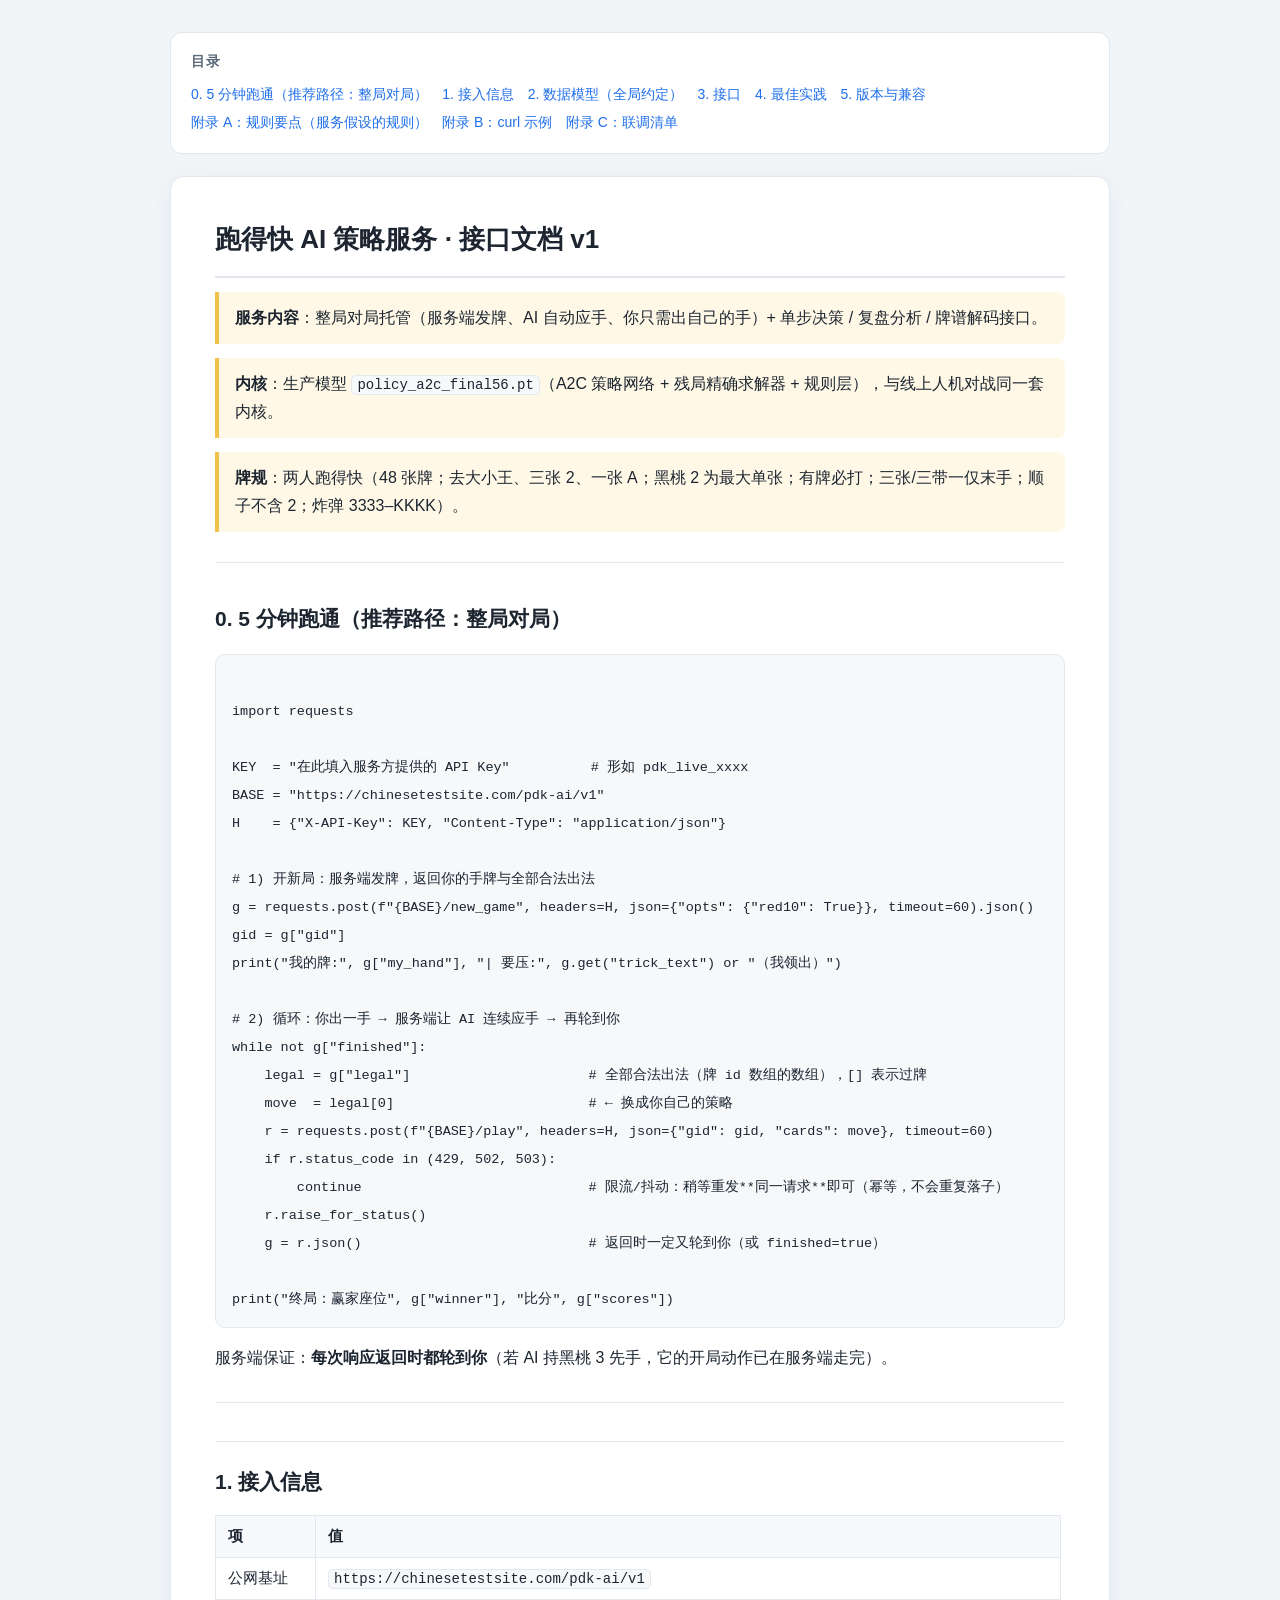
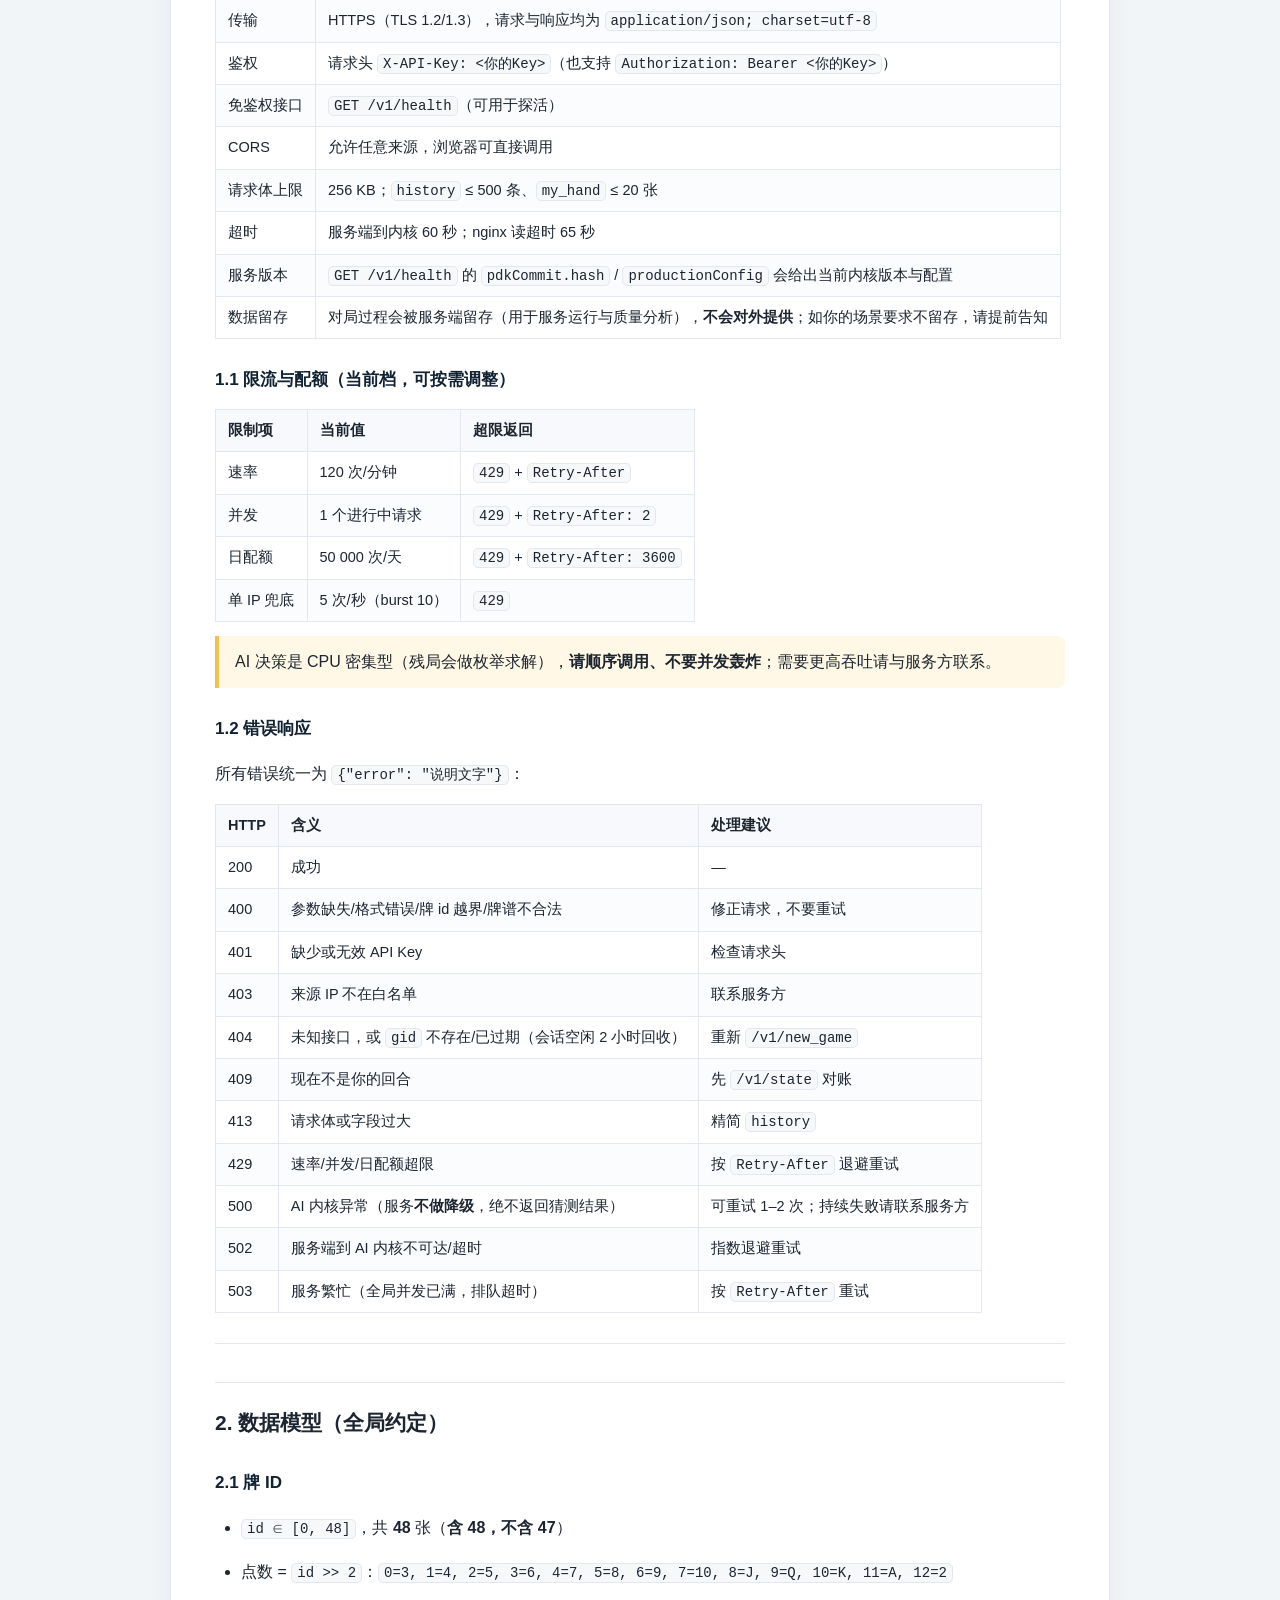
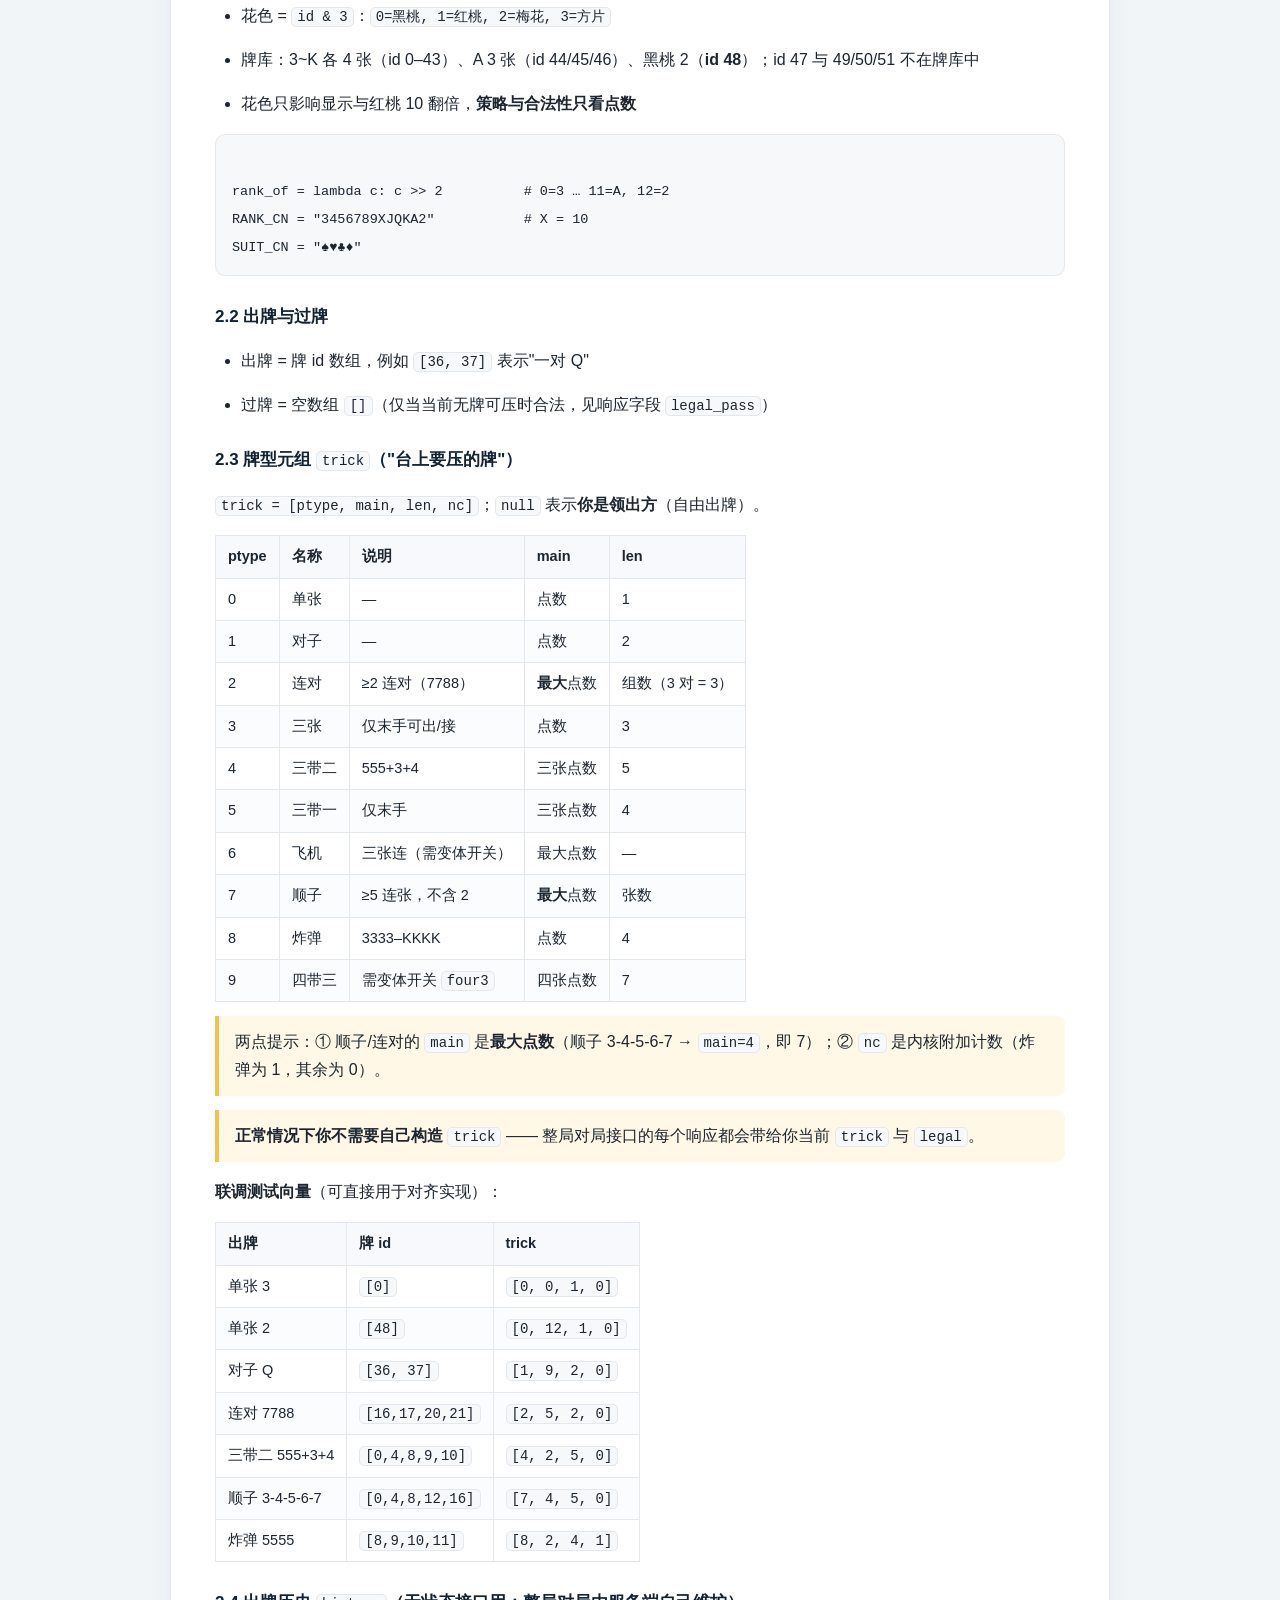
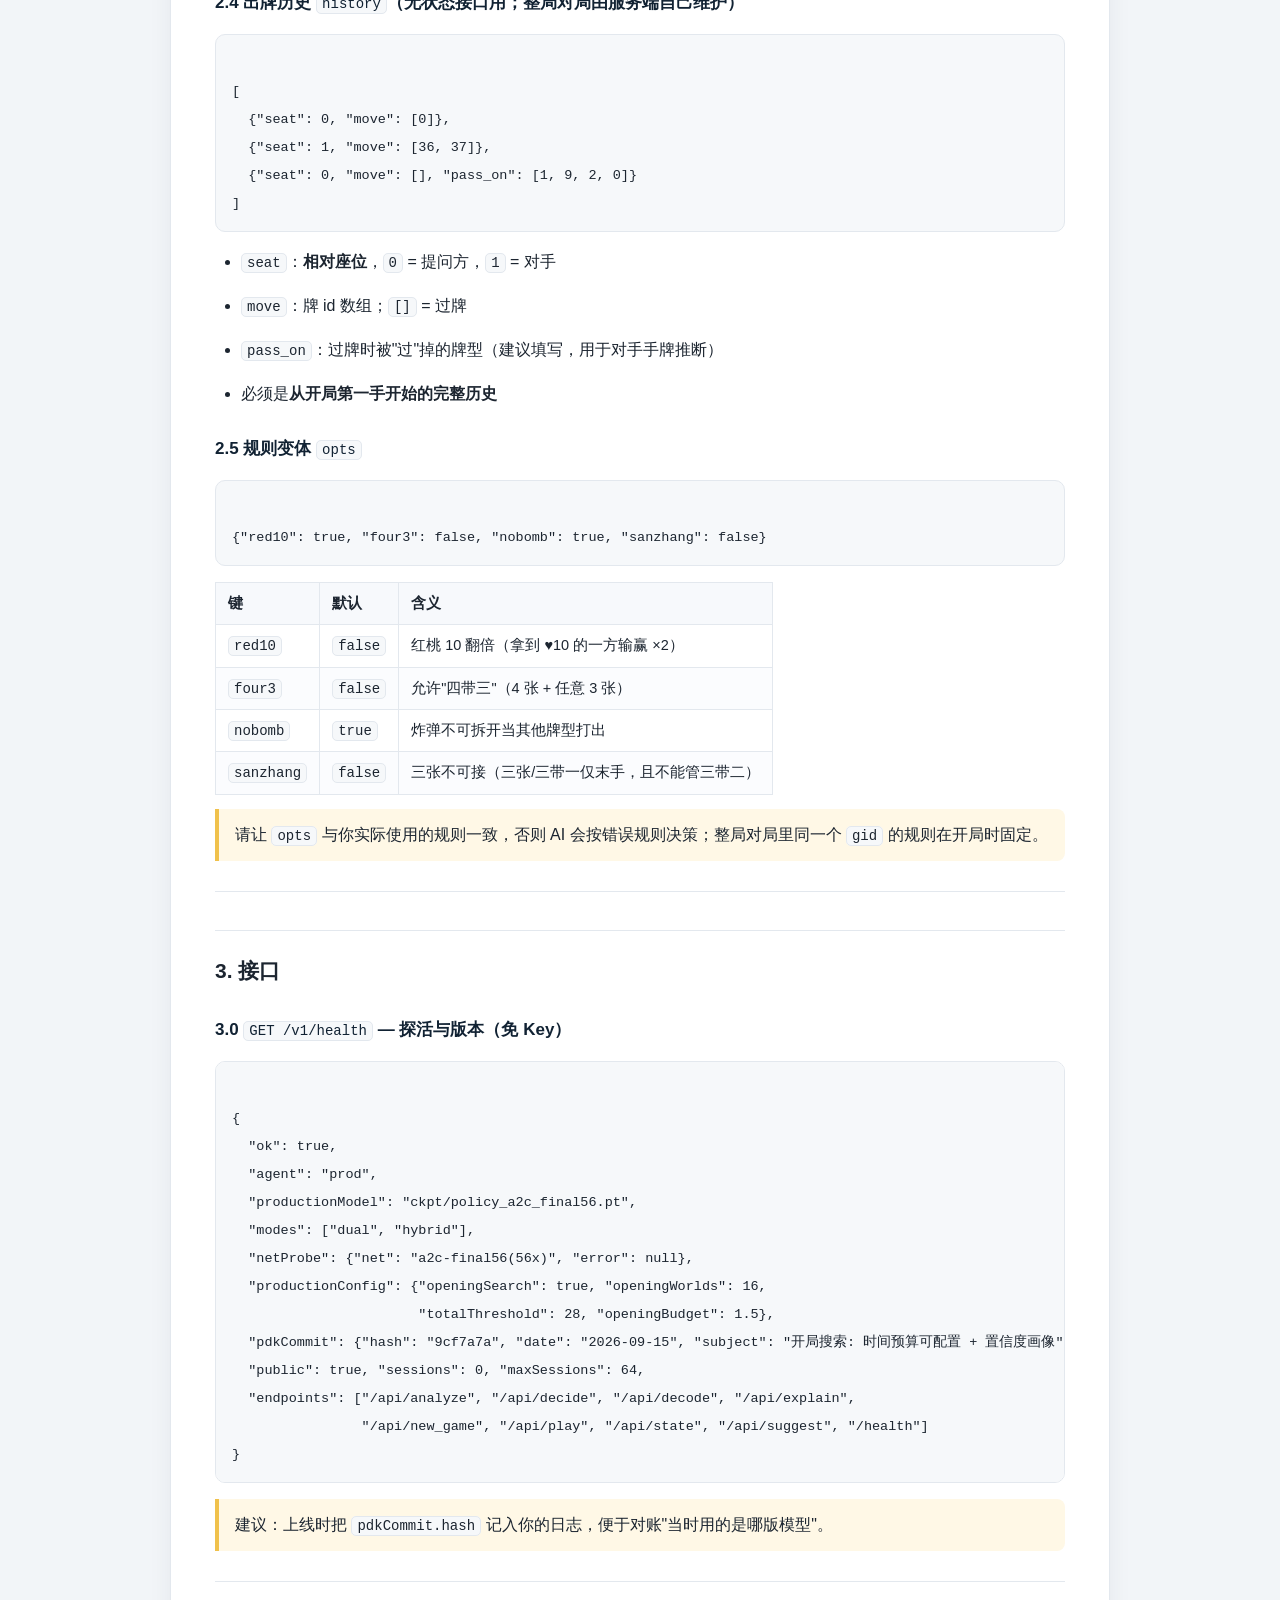
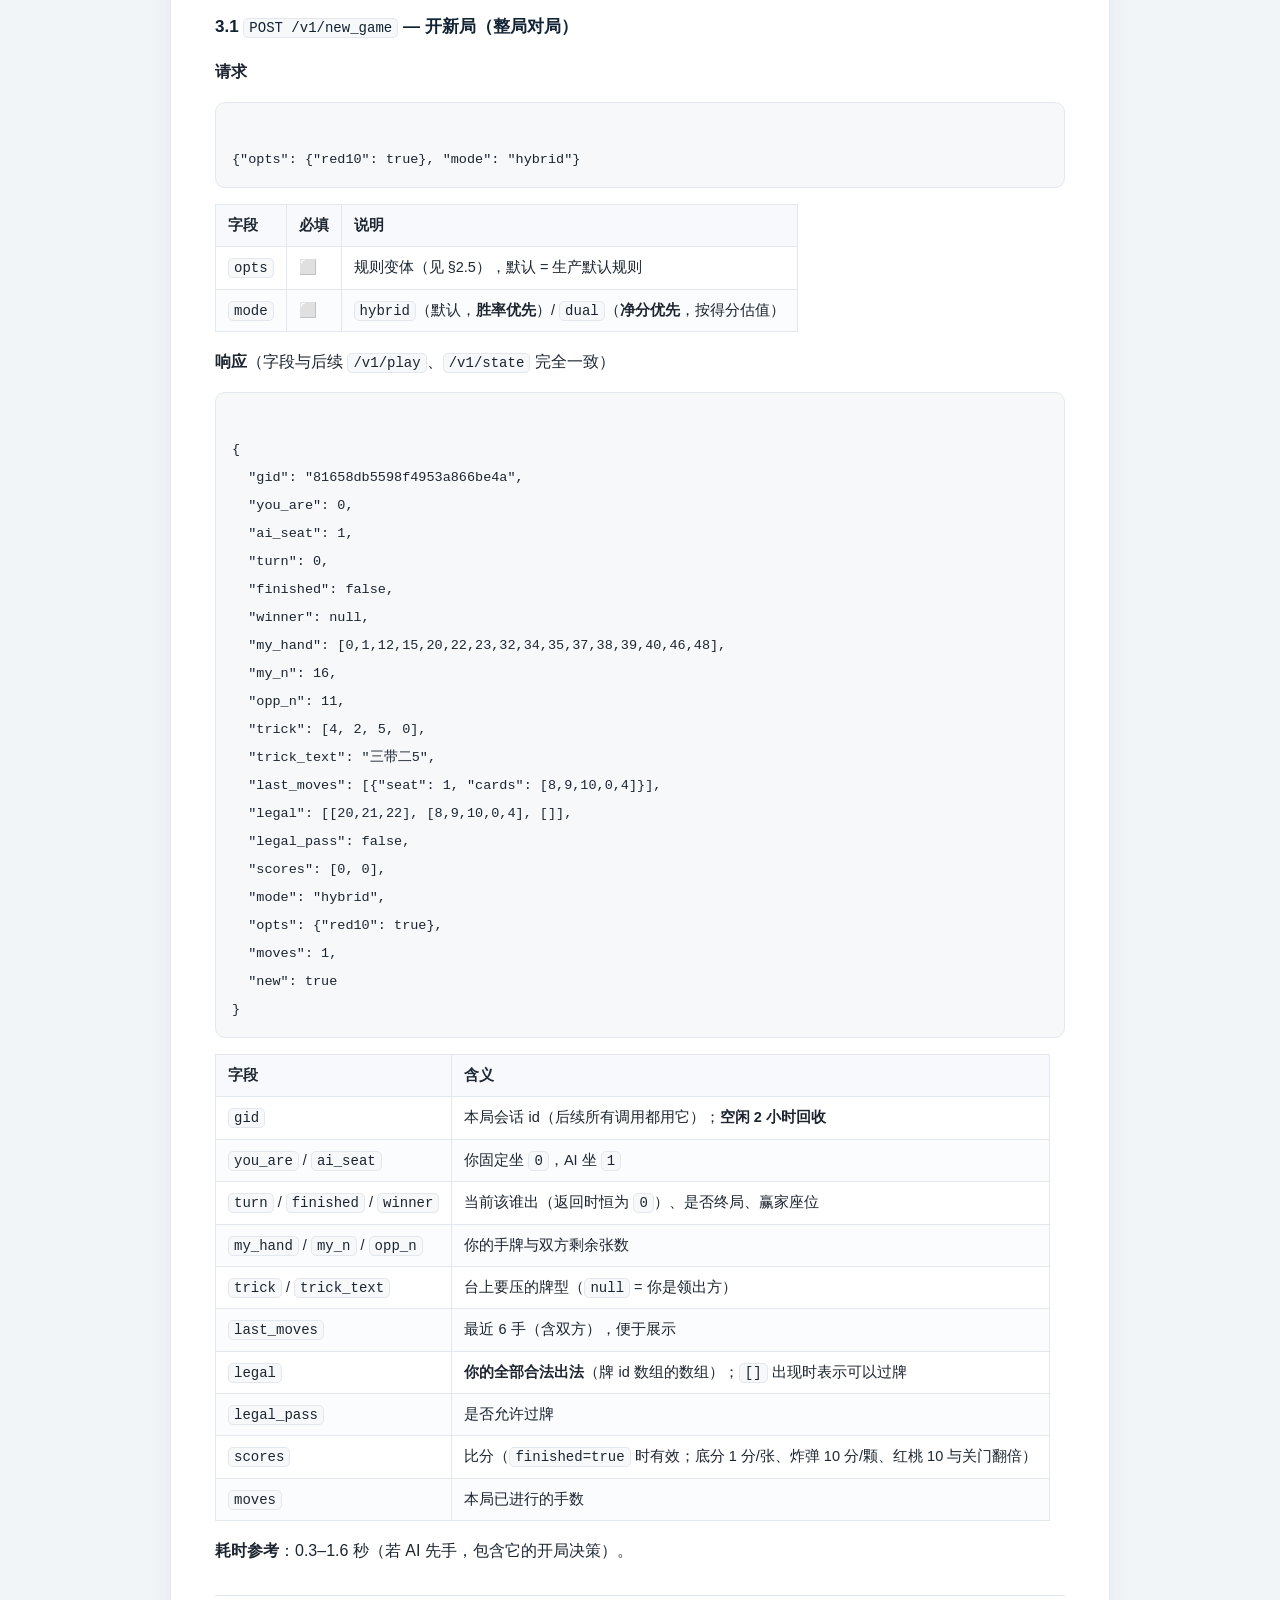
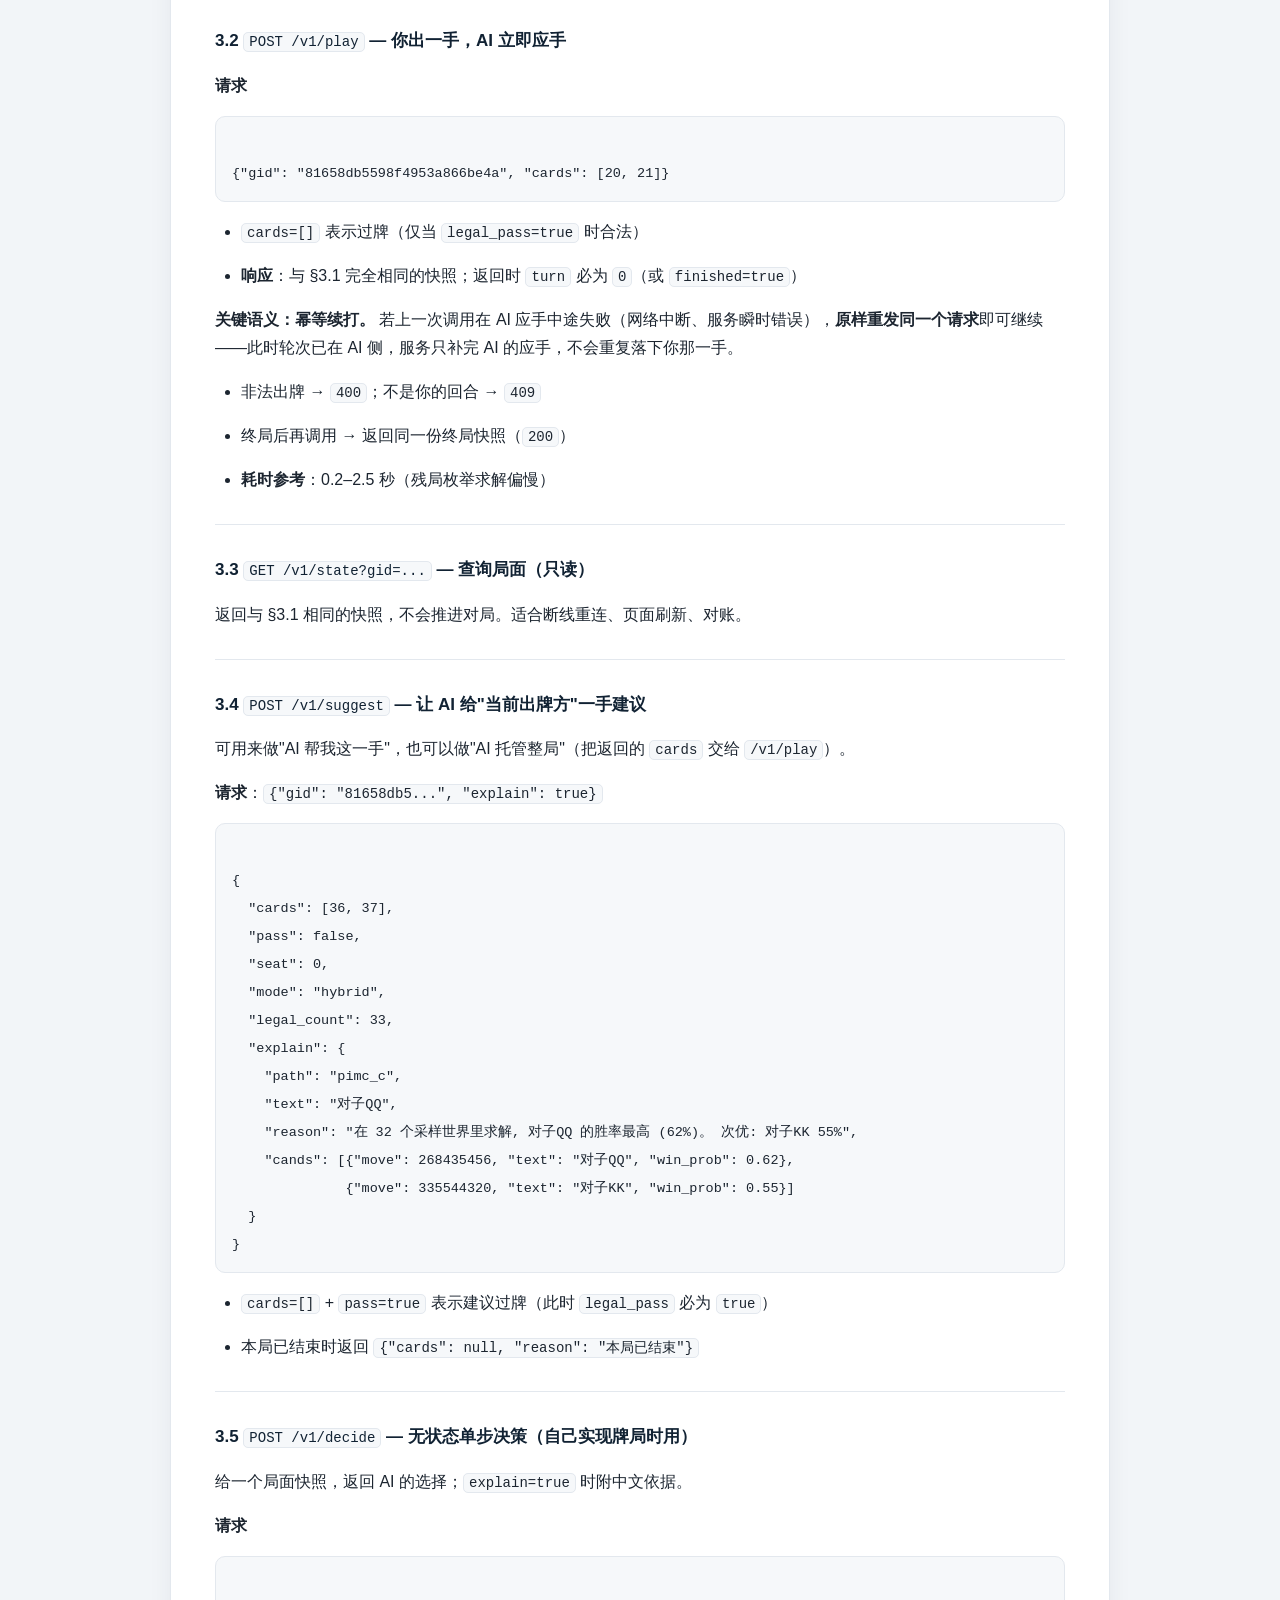
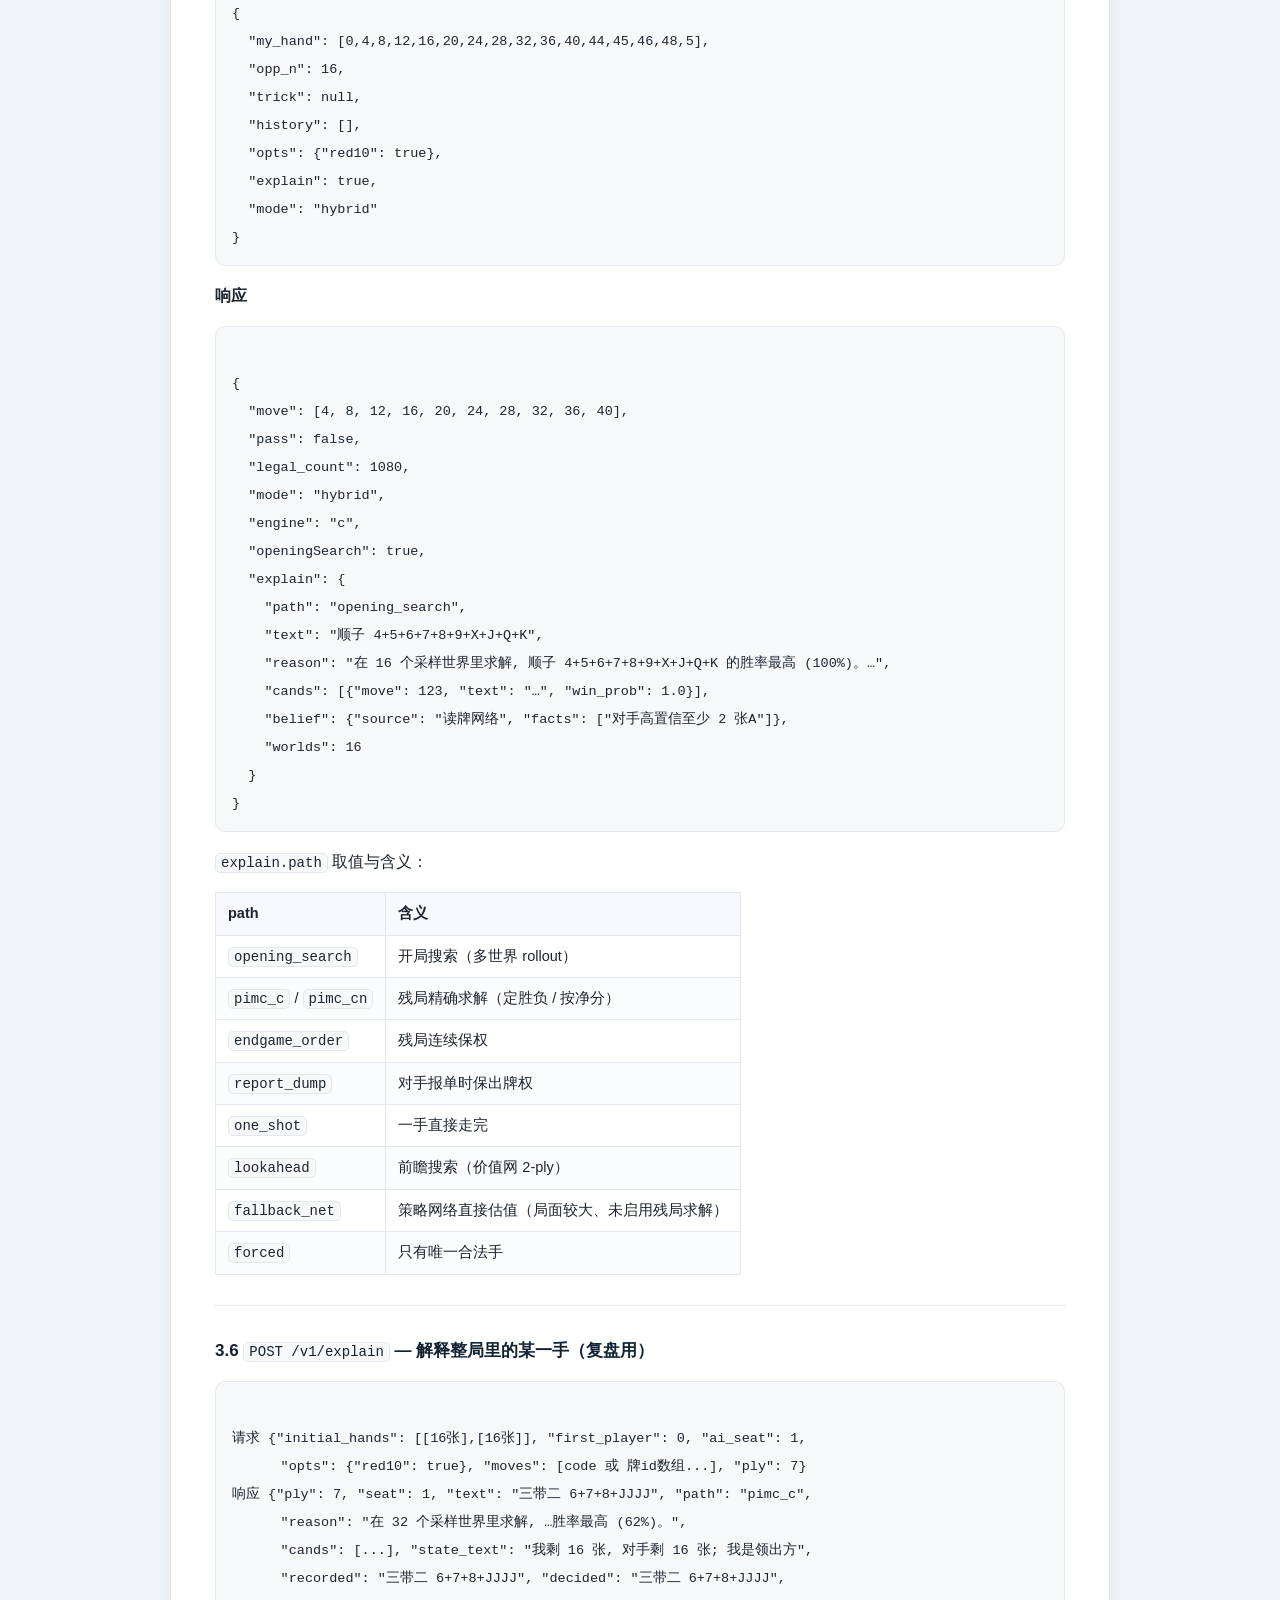
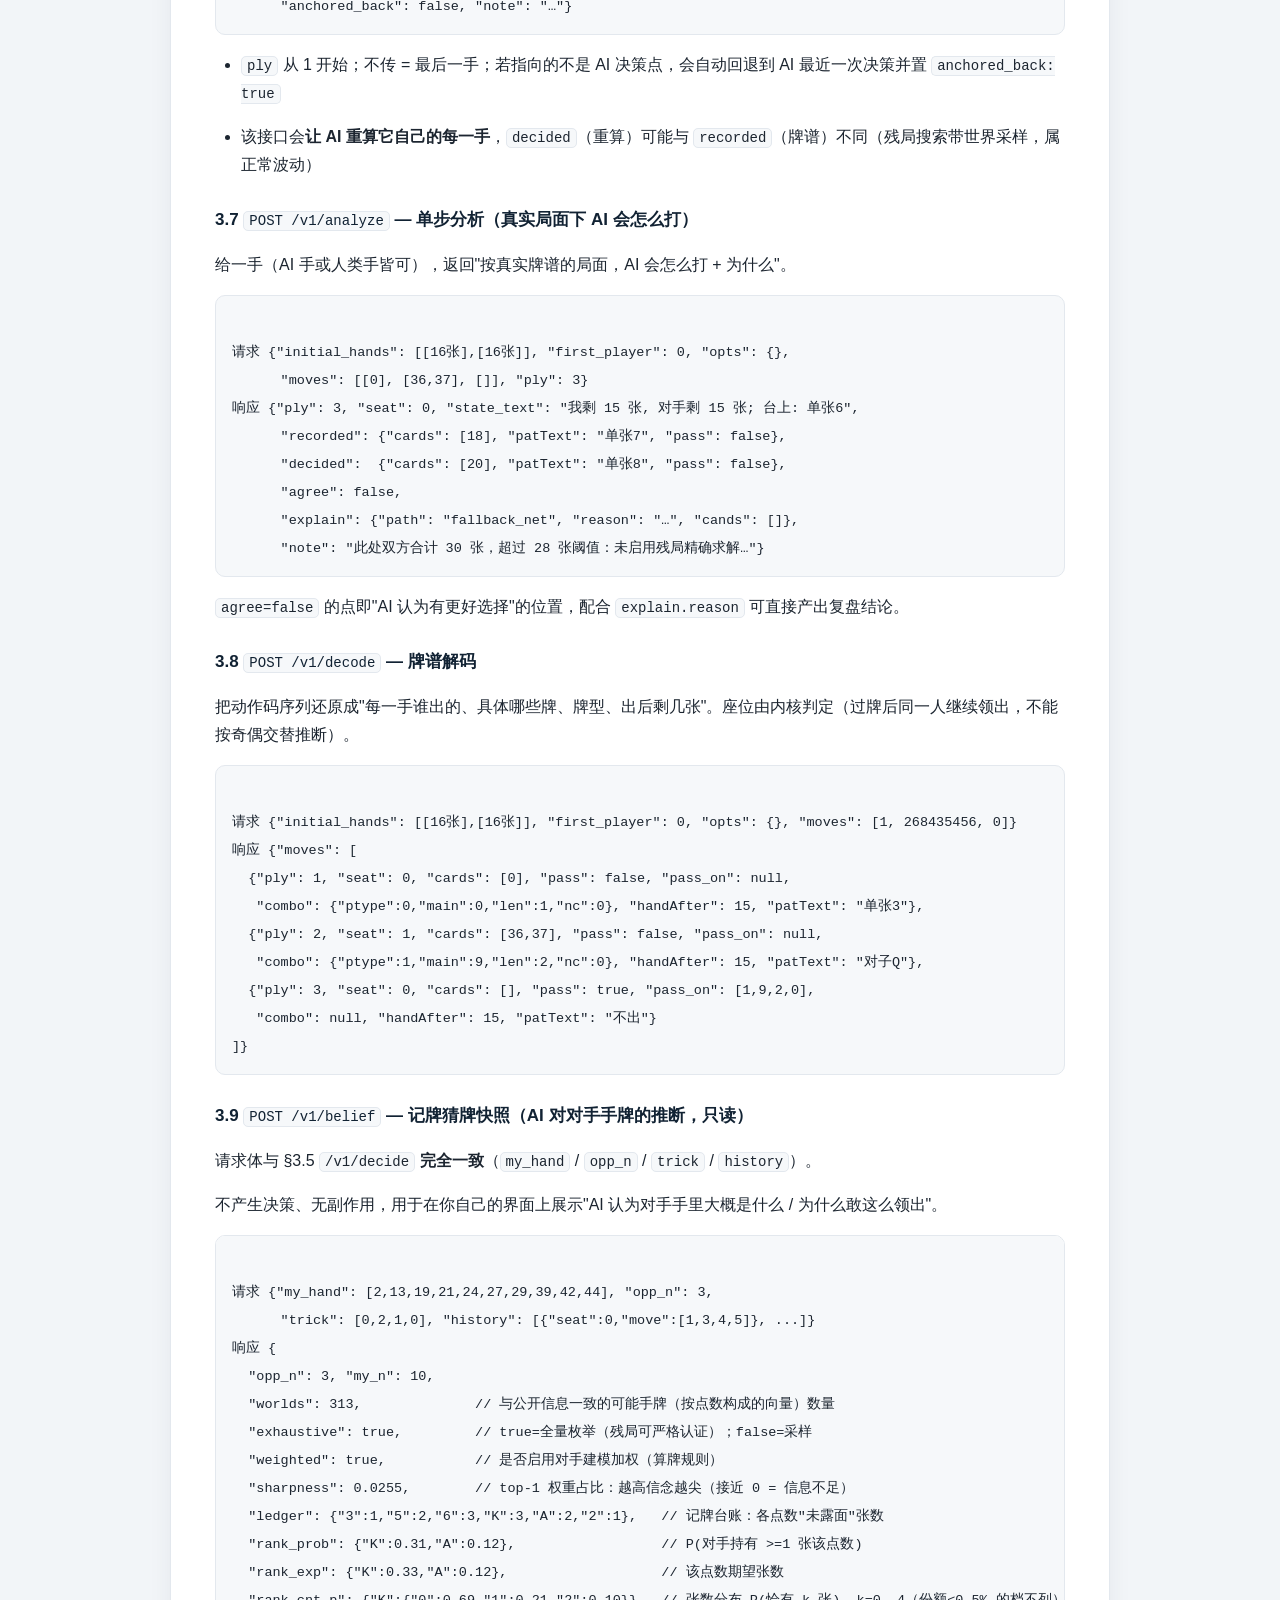
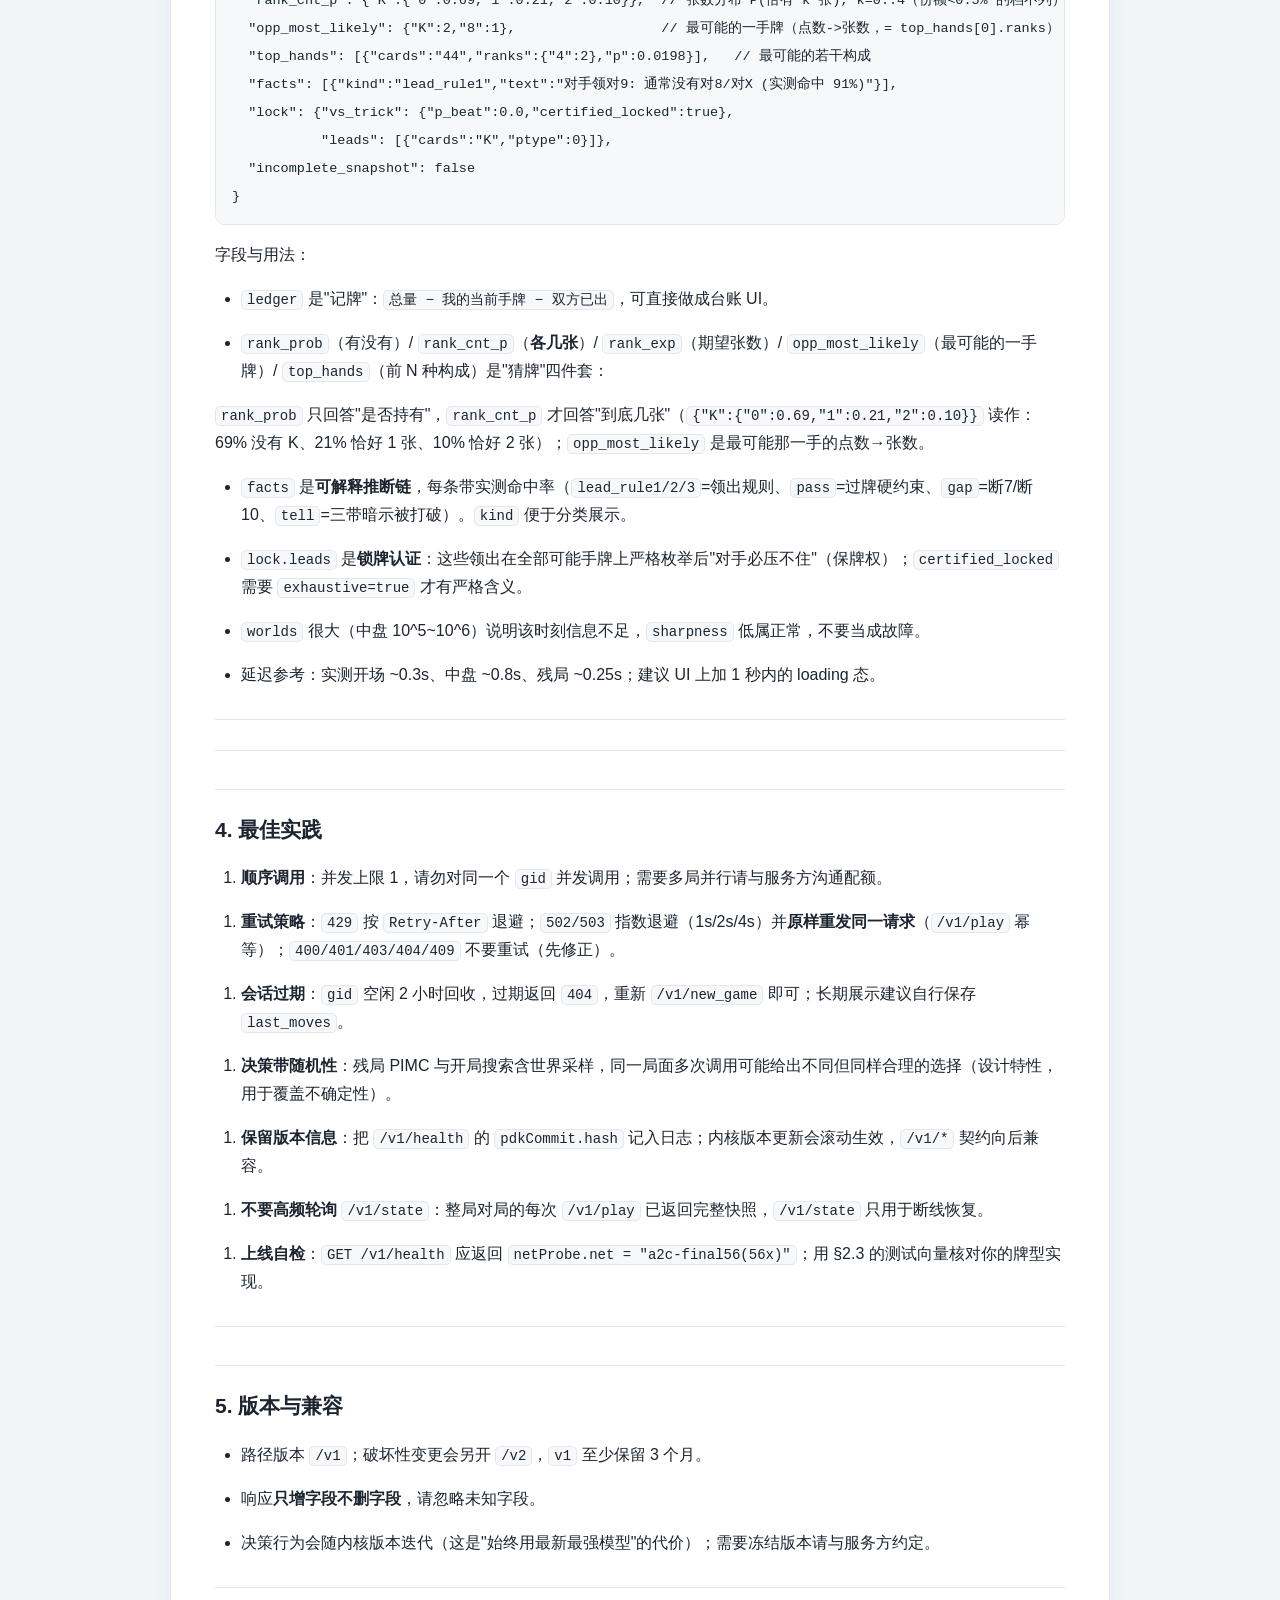
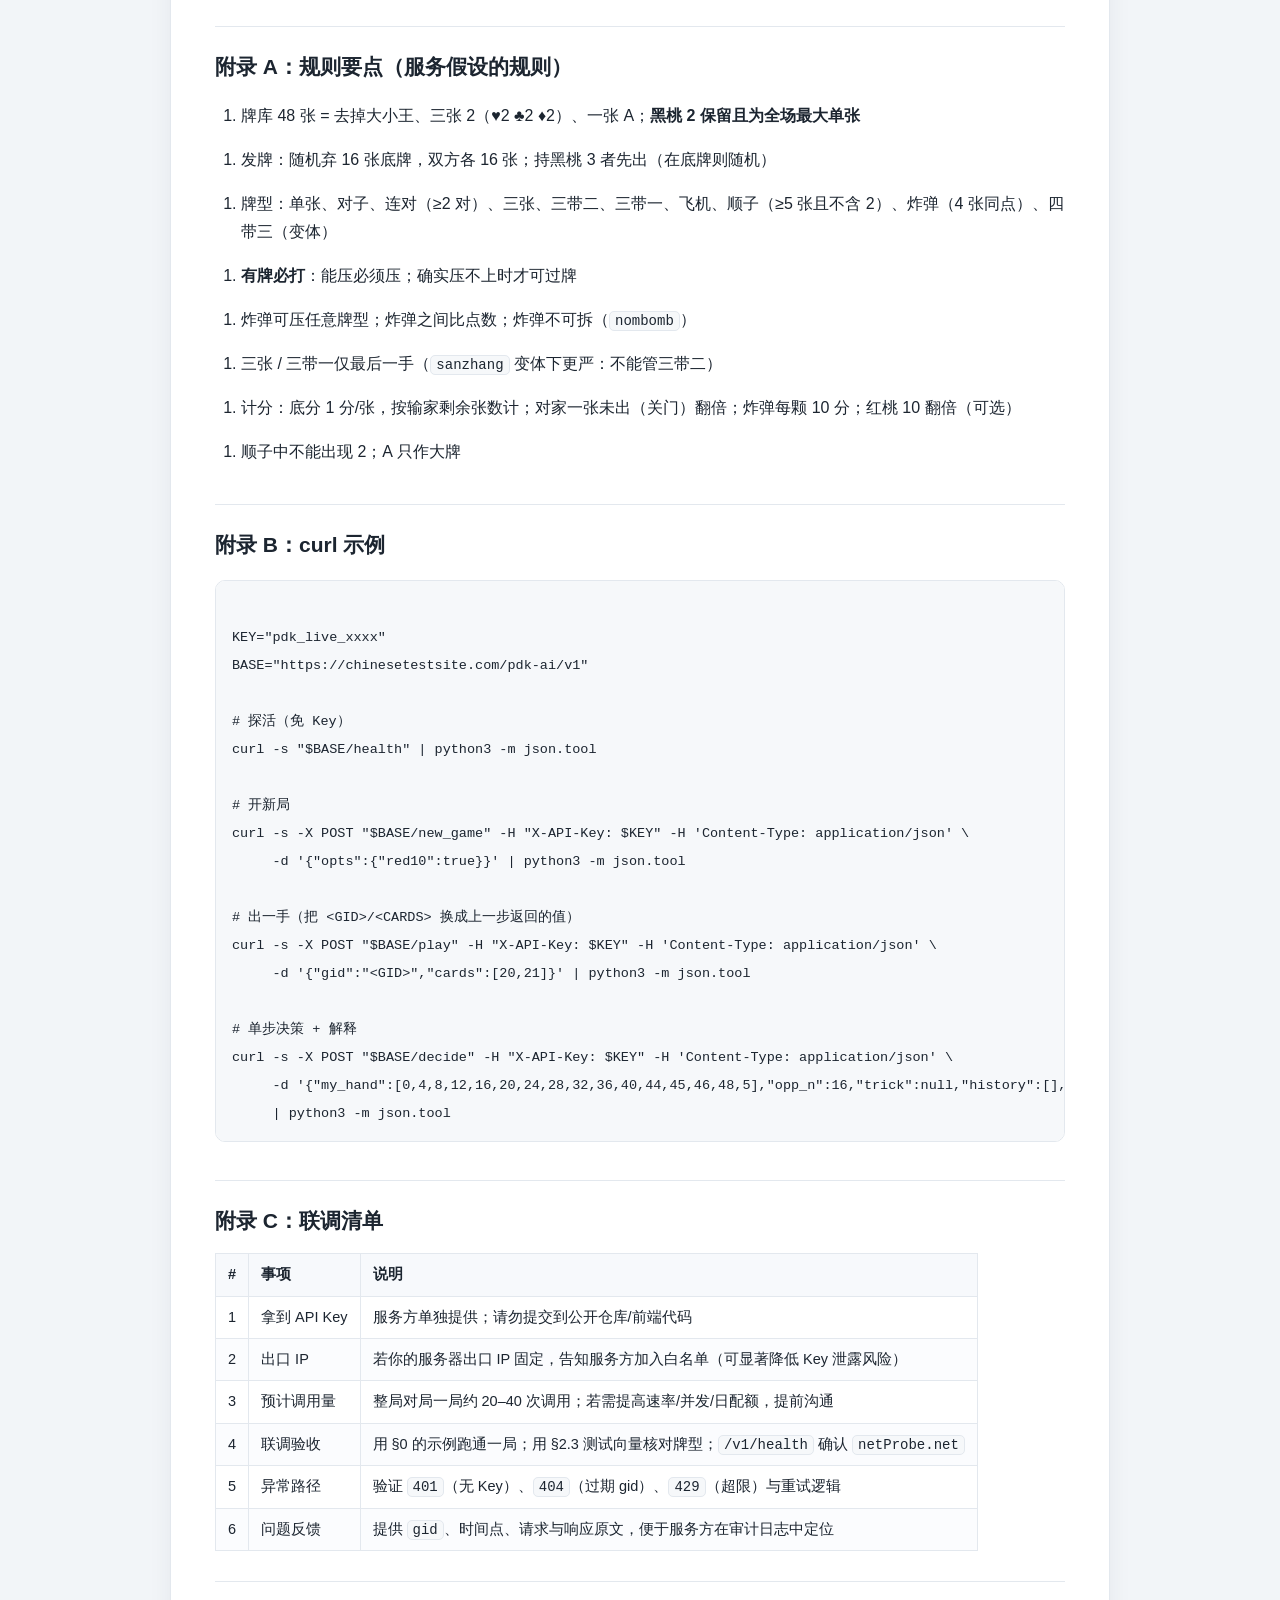
==== commit 17ffdb91: "feat(belief): 接入 rank_cnt_p / opp_most_likely——回答"到底几张" 上游 8325d96 给 /api/belief 新增两个字段（原来只有 rank_pr" ====
--- a/docs/跑得快AI-对外接口文档-v1.html
+++ b/docs/跑得快AI-对外接口文档-v1.html
@@ -417,6 +417,8 @@
   "ledger": {"3":1,"5":2,"6":3,"K":3,"A":2,"2":1},   // 记牌台账：各点数"未露面"张数
   "rank_prob": {"K":0.31,"A":0.12},                  // P(对手持有 &gt;=1 张该点数)
   "rank_exp": {"K":0.33,"A":0.12},                   // 该点数期望张数
+  "rank_cnt_p": {"K":{"0":0.69,"1":0.21,"2":0.10}},  // 张数分布 P(恰有 k 张), k=0..4（份额&lt;0.5% 的档不列）
+  "opp_most_likely": {"K":2,"8":1},                  // 最可能的一手牌（点数-&gt;张数，= top_hands[0].ranks）
   "top_hands": [{"cards":"44","ranks":{"4":2},"p":0.0198}],   // 最可能的若干构成
   "facts": [{"kind":"lead_rule1","text":"对手领对9: 通常没有对8/对X (实测命中 91%)"}],
   "lock": {"vs_trick": {"p_beat":0.0,"certified_locked":true},
@@ -429,8 +431,9 @@
 <li><code>ledger</code> 是"记牌"：<code>总量 − 我的当前手牌 − 双方已出</code>，可直接做成台账 UI。</li>
 </ul>
 <ul>
-<li><code>rank_prob</code> / <code>rank_exp</code> / <code>top_hands</code> 是"猜牌"：对手手牌的点数分布与最可能构成。</li>
-</ul>
+<li><code>rank_prob</code>（有没有）/ <code>rank_cnt_p</code>（<b>各几张</b>）/ <code>rank_exp</code>（期望张数）/ <code>opp_most_likely</code>（最可能的一手牌）/ <code>top_hands</code>（前 N 种构成）是"猜牌"四件套：</li>
+</ul>
+<p><code>rank_prob</code> 只回答"是否持有"，<code>rank_cnt_p</code> 才回答"到底几张"（<code>{"K":{"0":0.69,"1":0.21,"2":0.10}}</code> 读作：69% 没有 K、21% 恰好 1 张、10% 恰好 2 张）；<code>opp_most_likely</code> 是最可能那一手的点数→张数。</p>
 <ul>
 <li><code>facts</code> 是<b>可解释推断链</b>，每条带实测命中率（<code>lead_rule1/2/3</code>=领出规则、<code>pass</code>=过牌硬约束、<code>gap</code>=断7/断10、<code>tell</code>=三带暗示被打破）。<code>kind</code> 便于分类展示。</li>
 </ul>
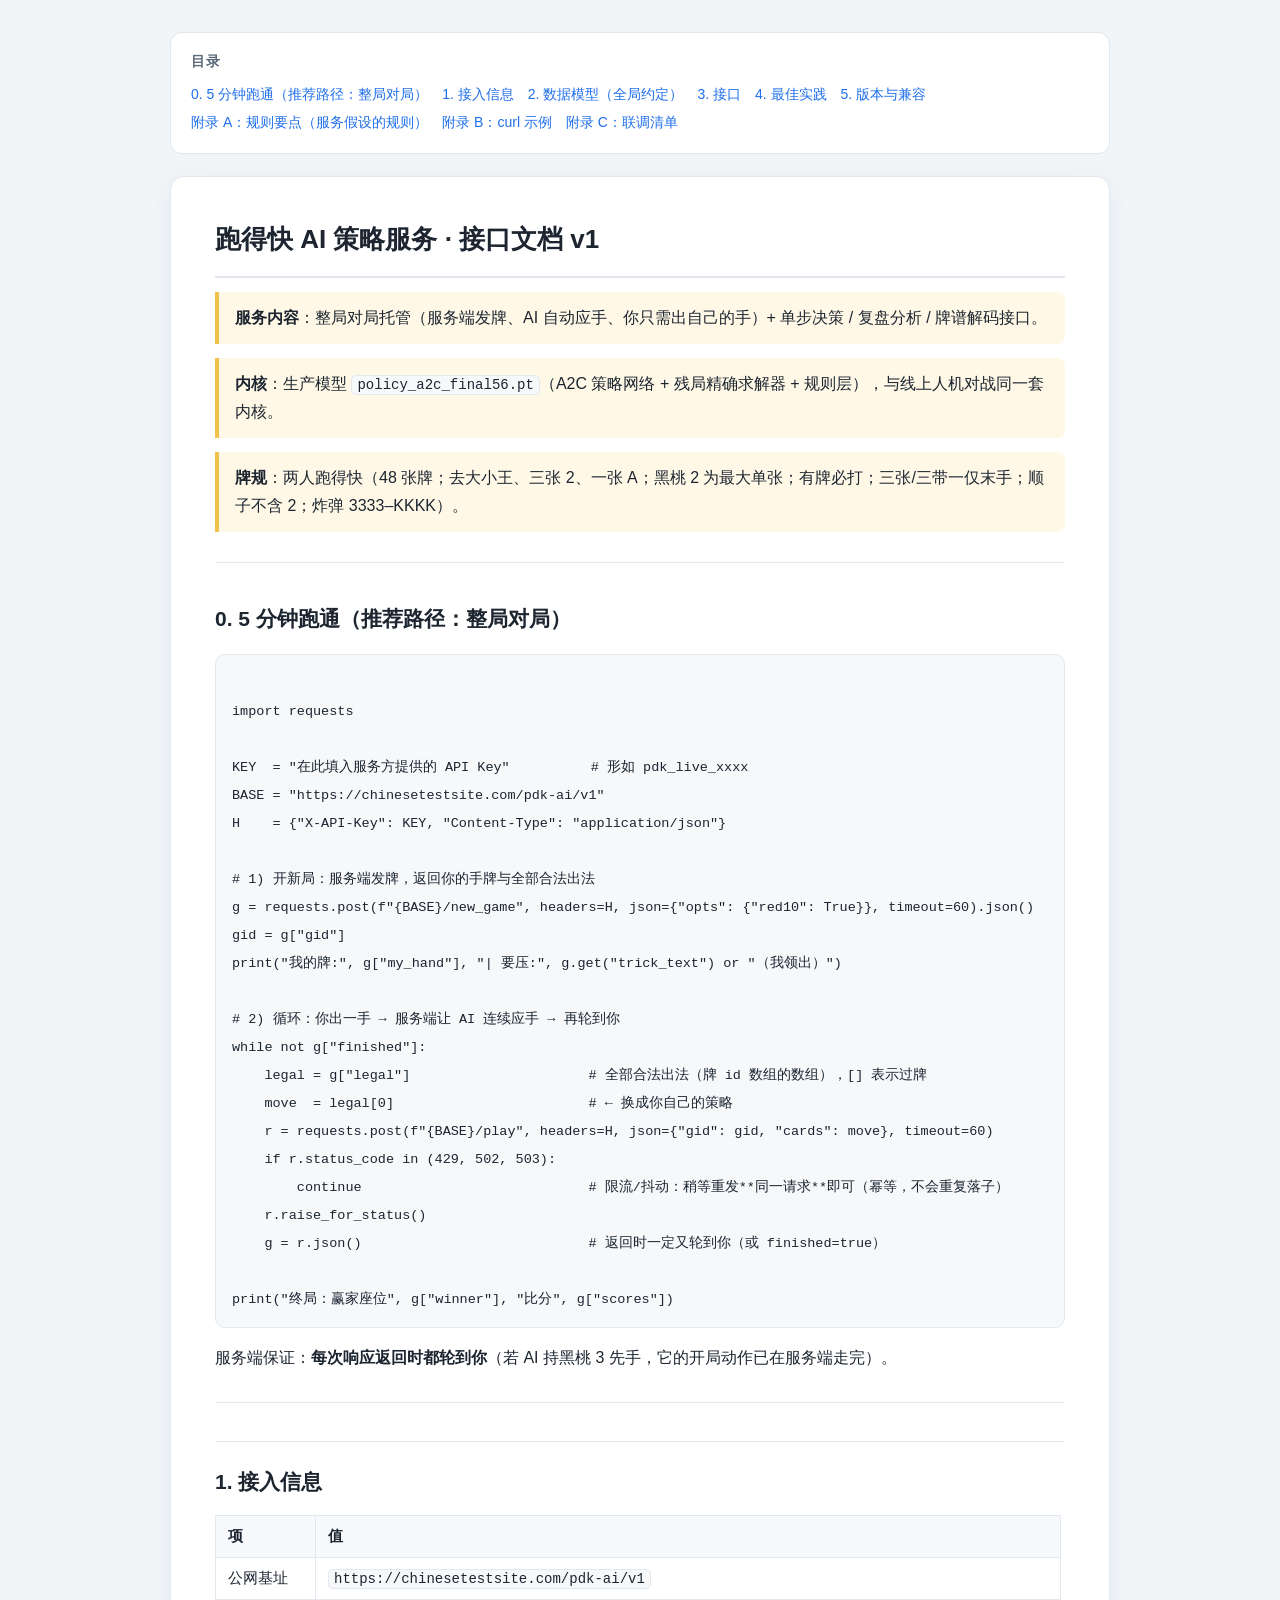
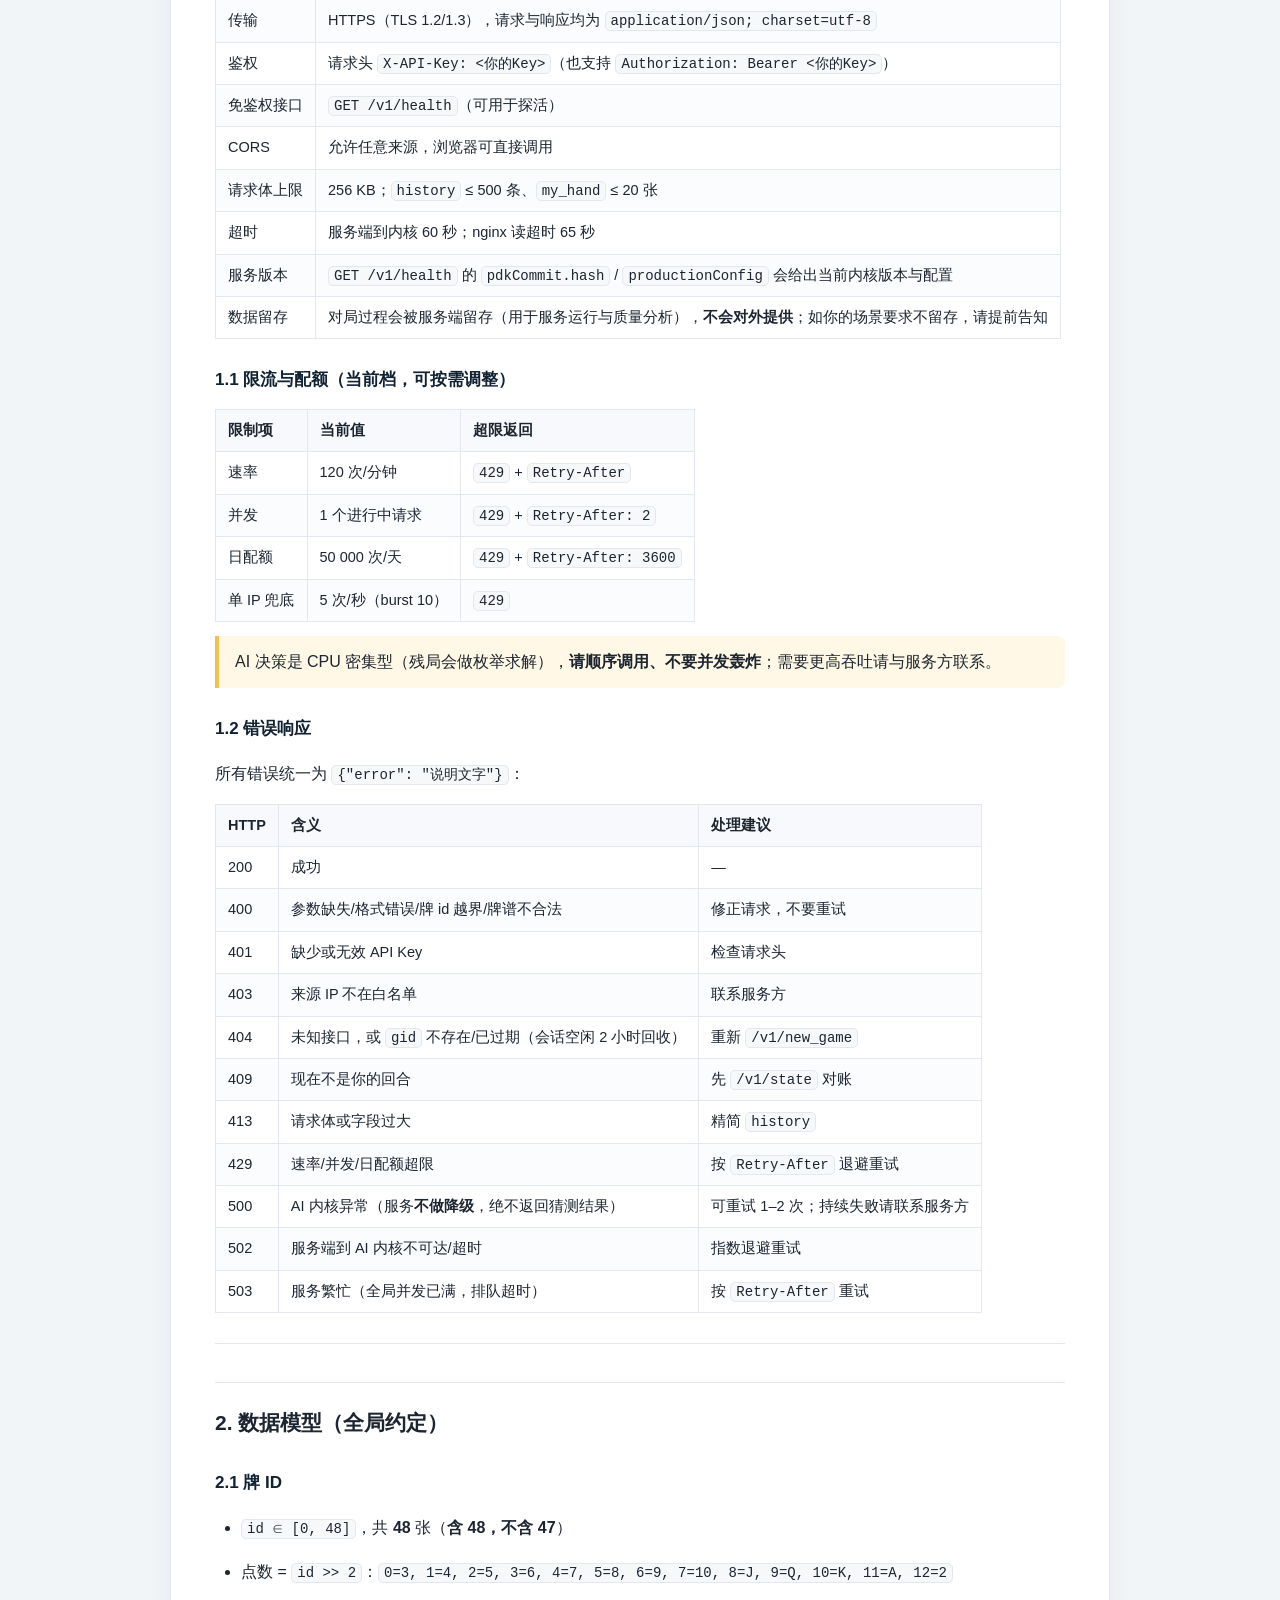
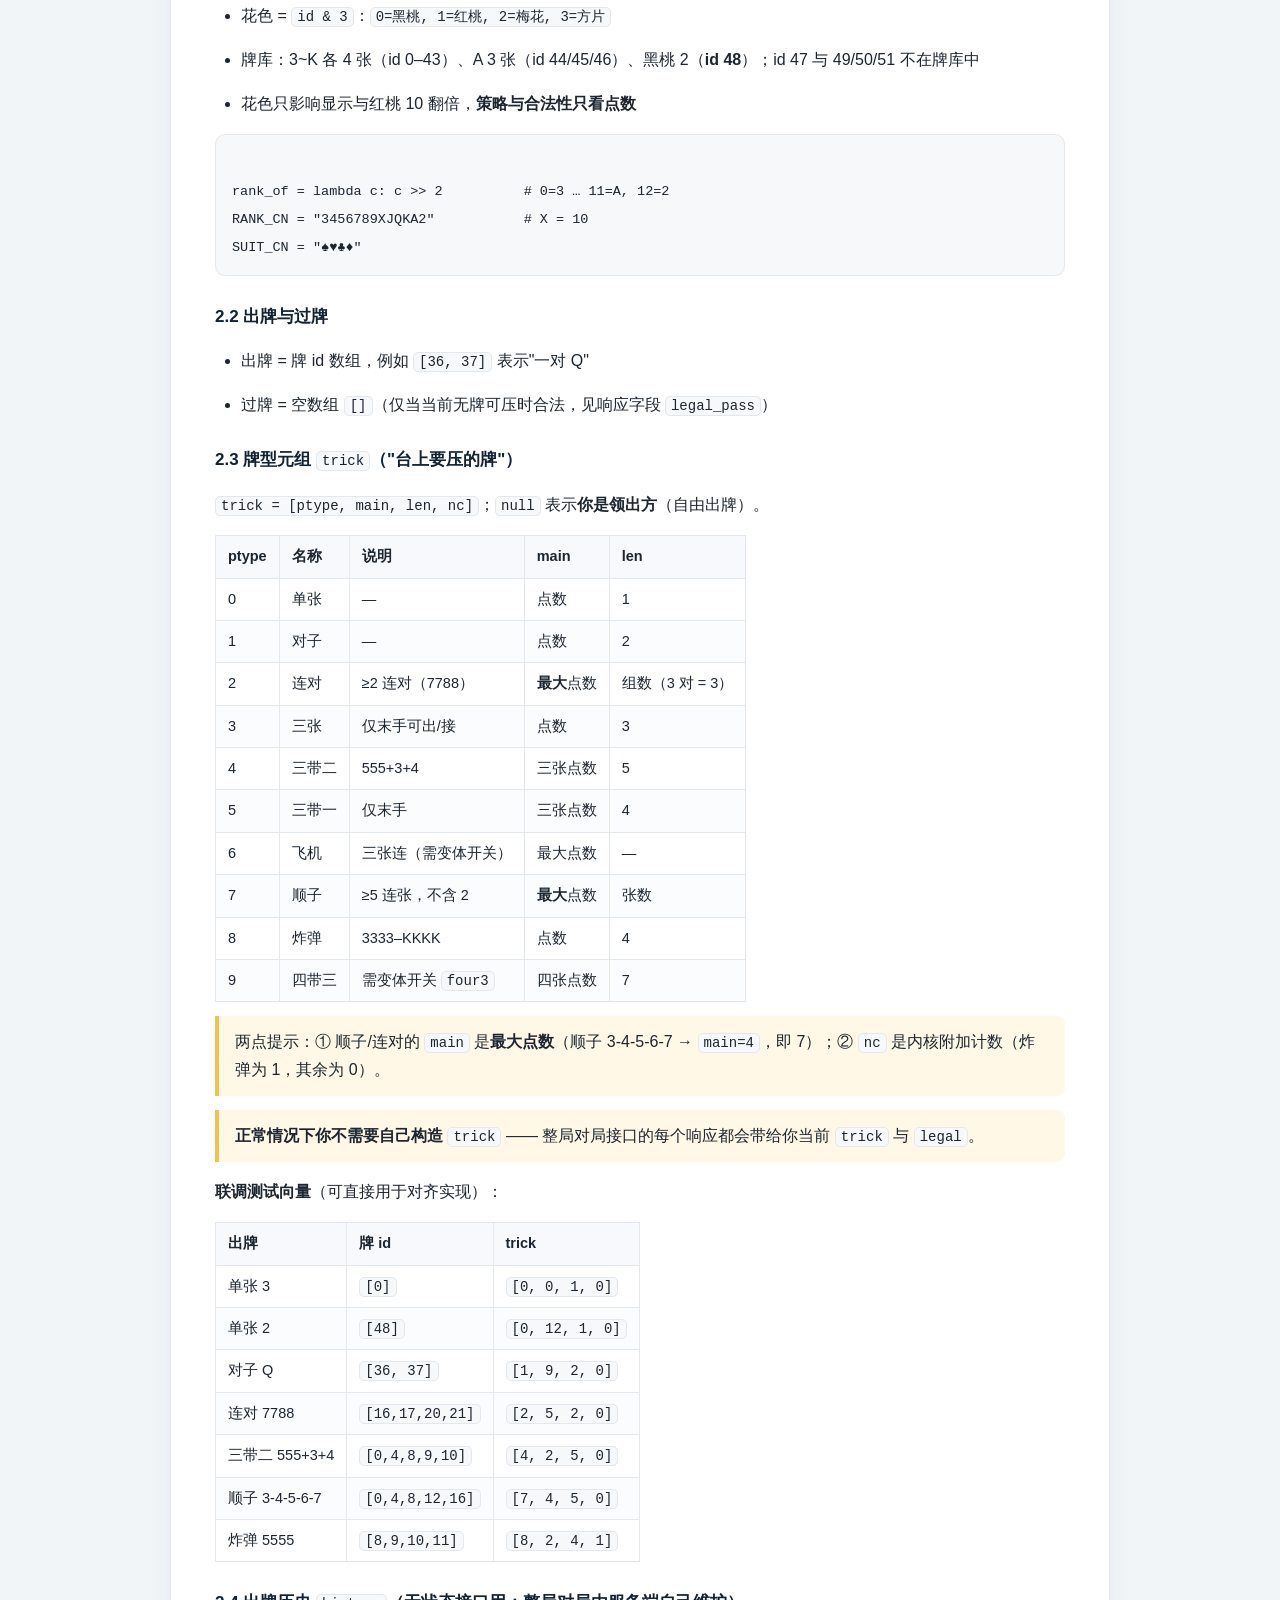
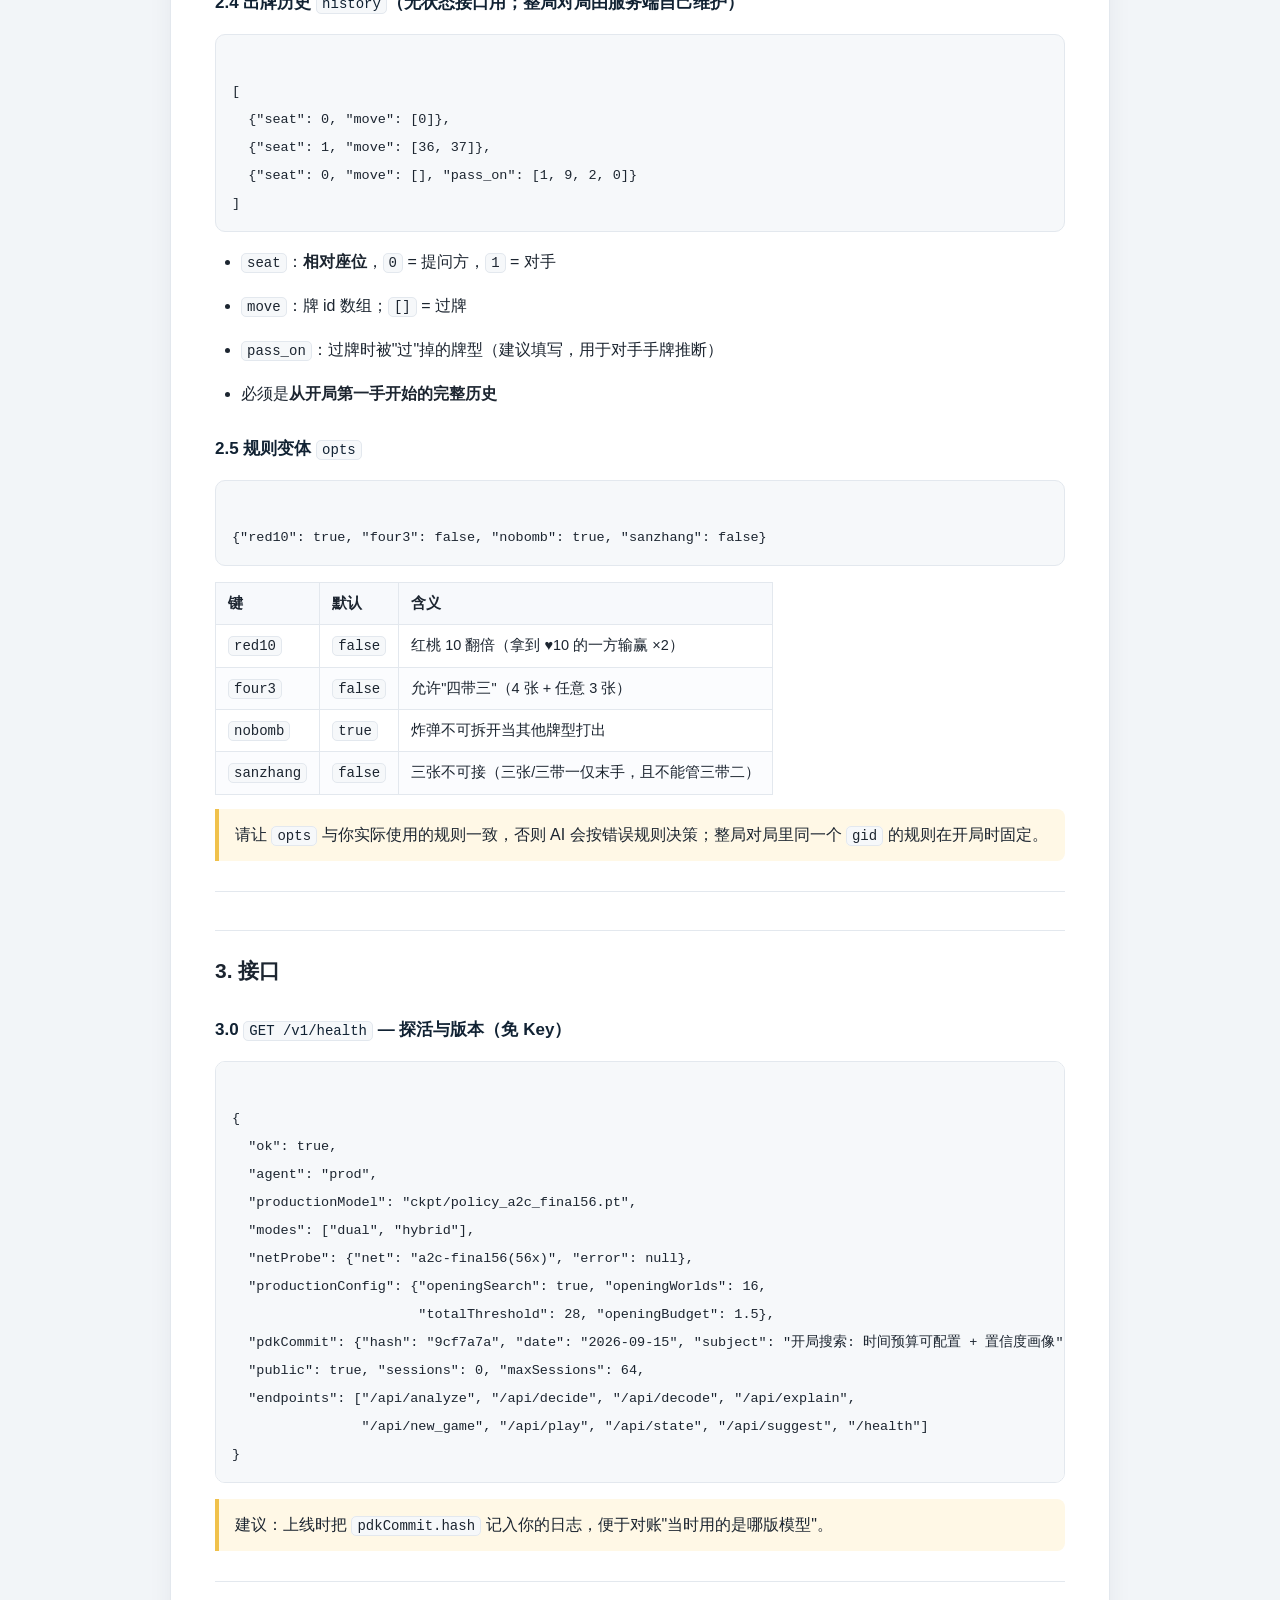
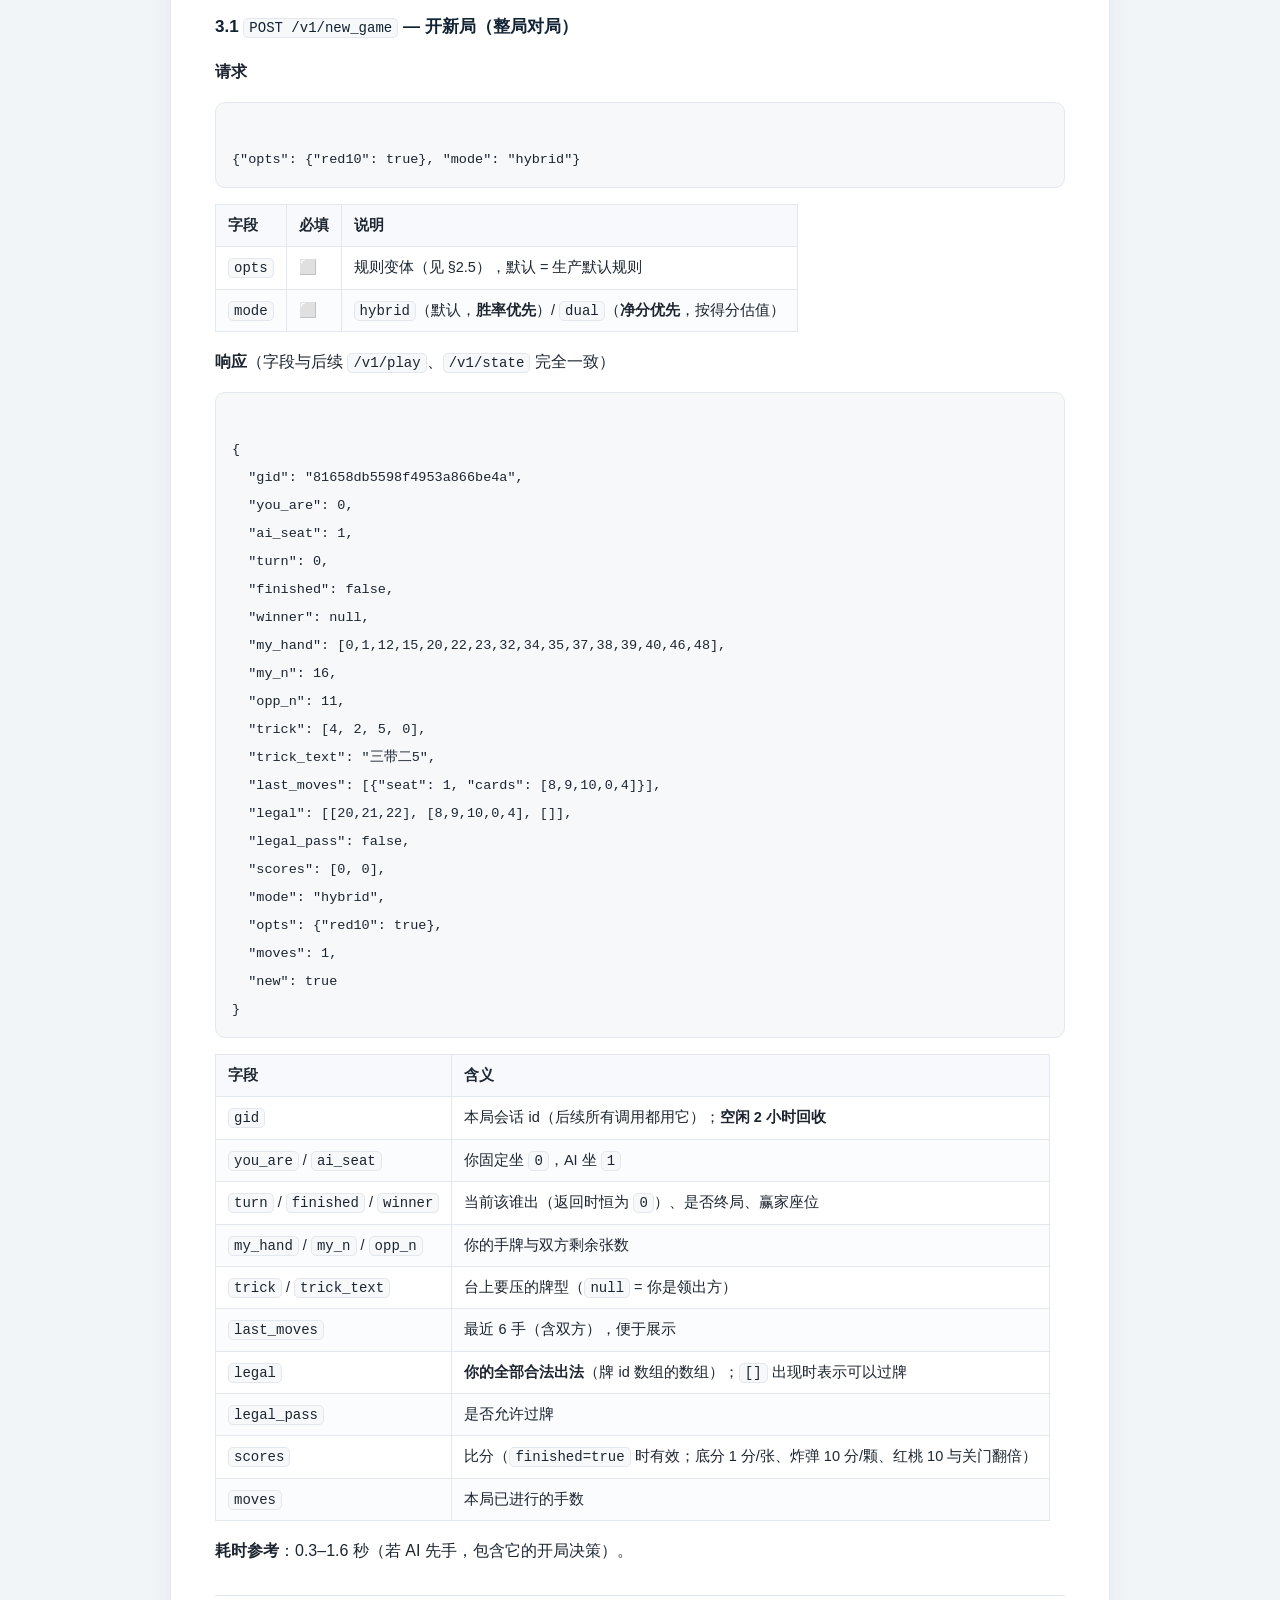
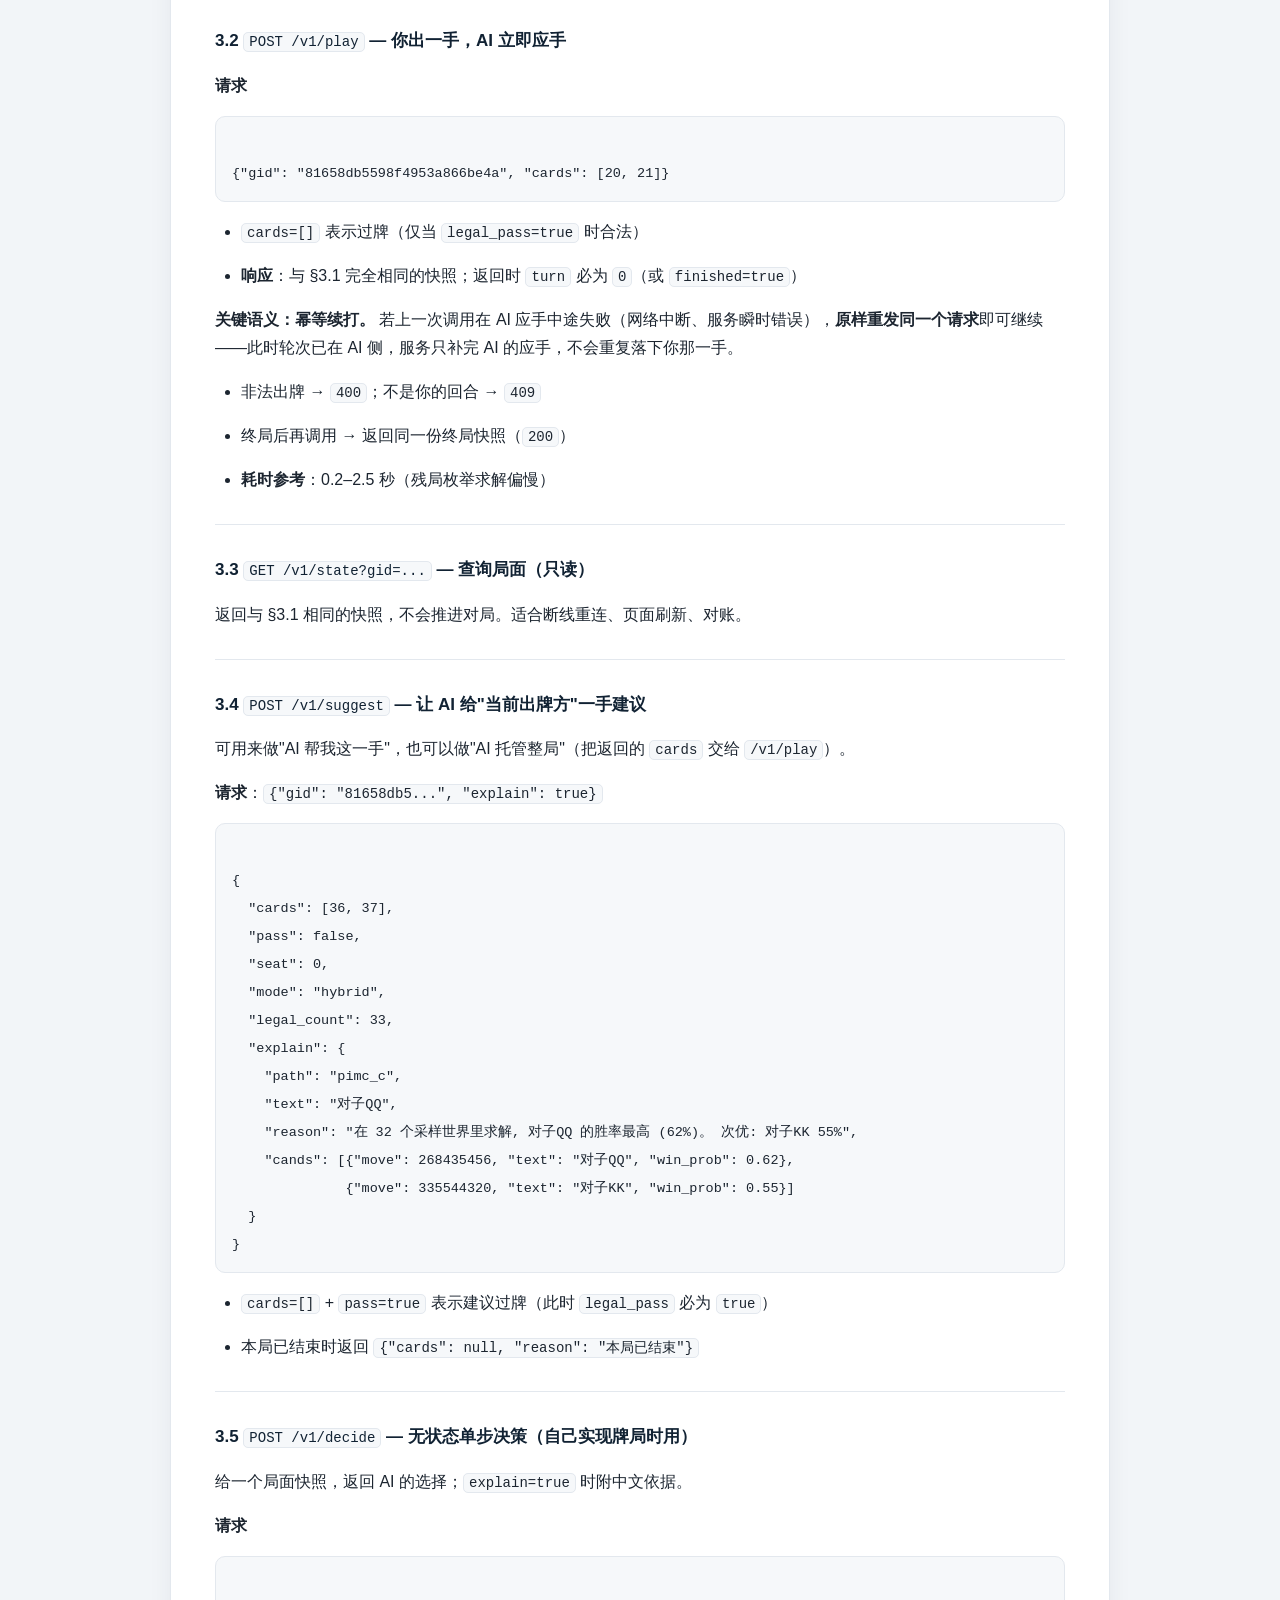
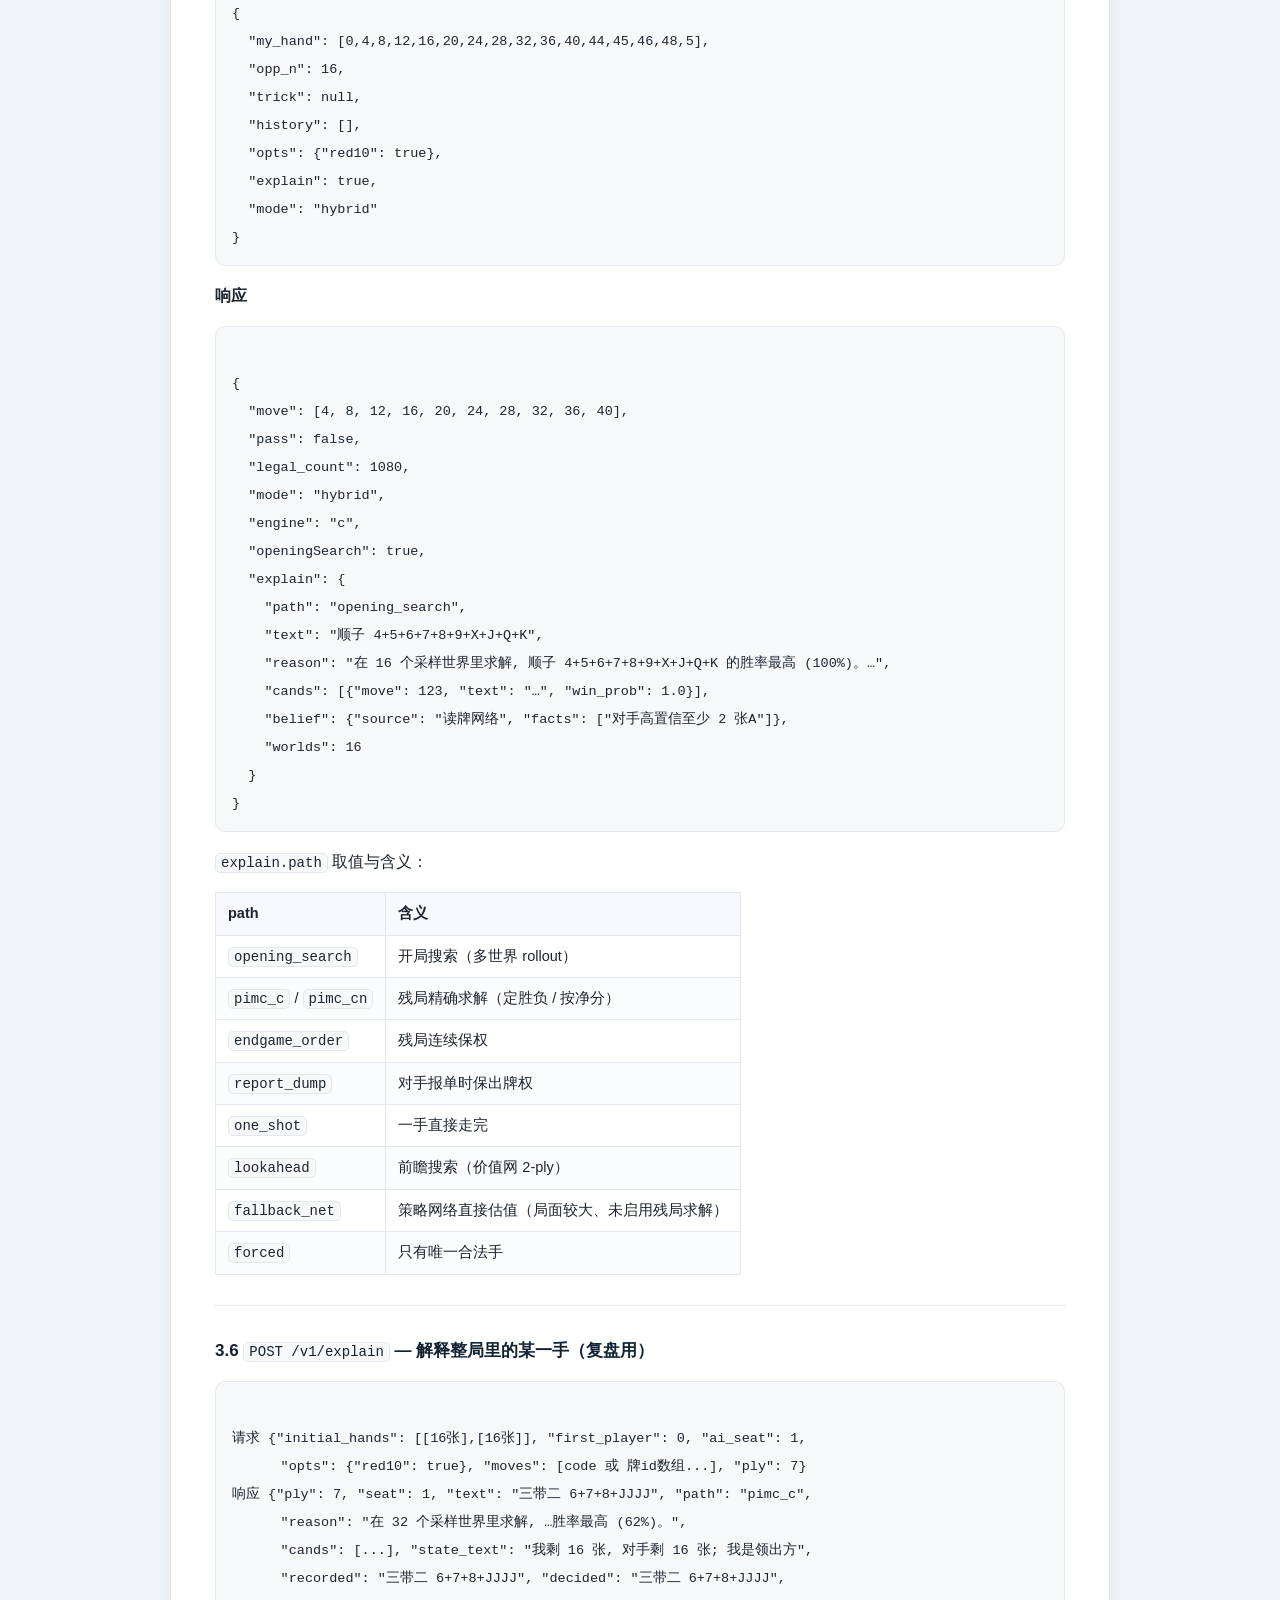
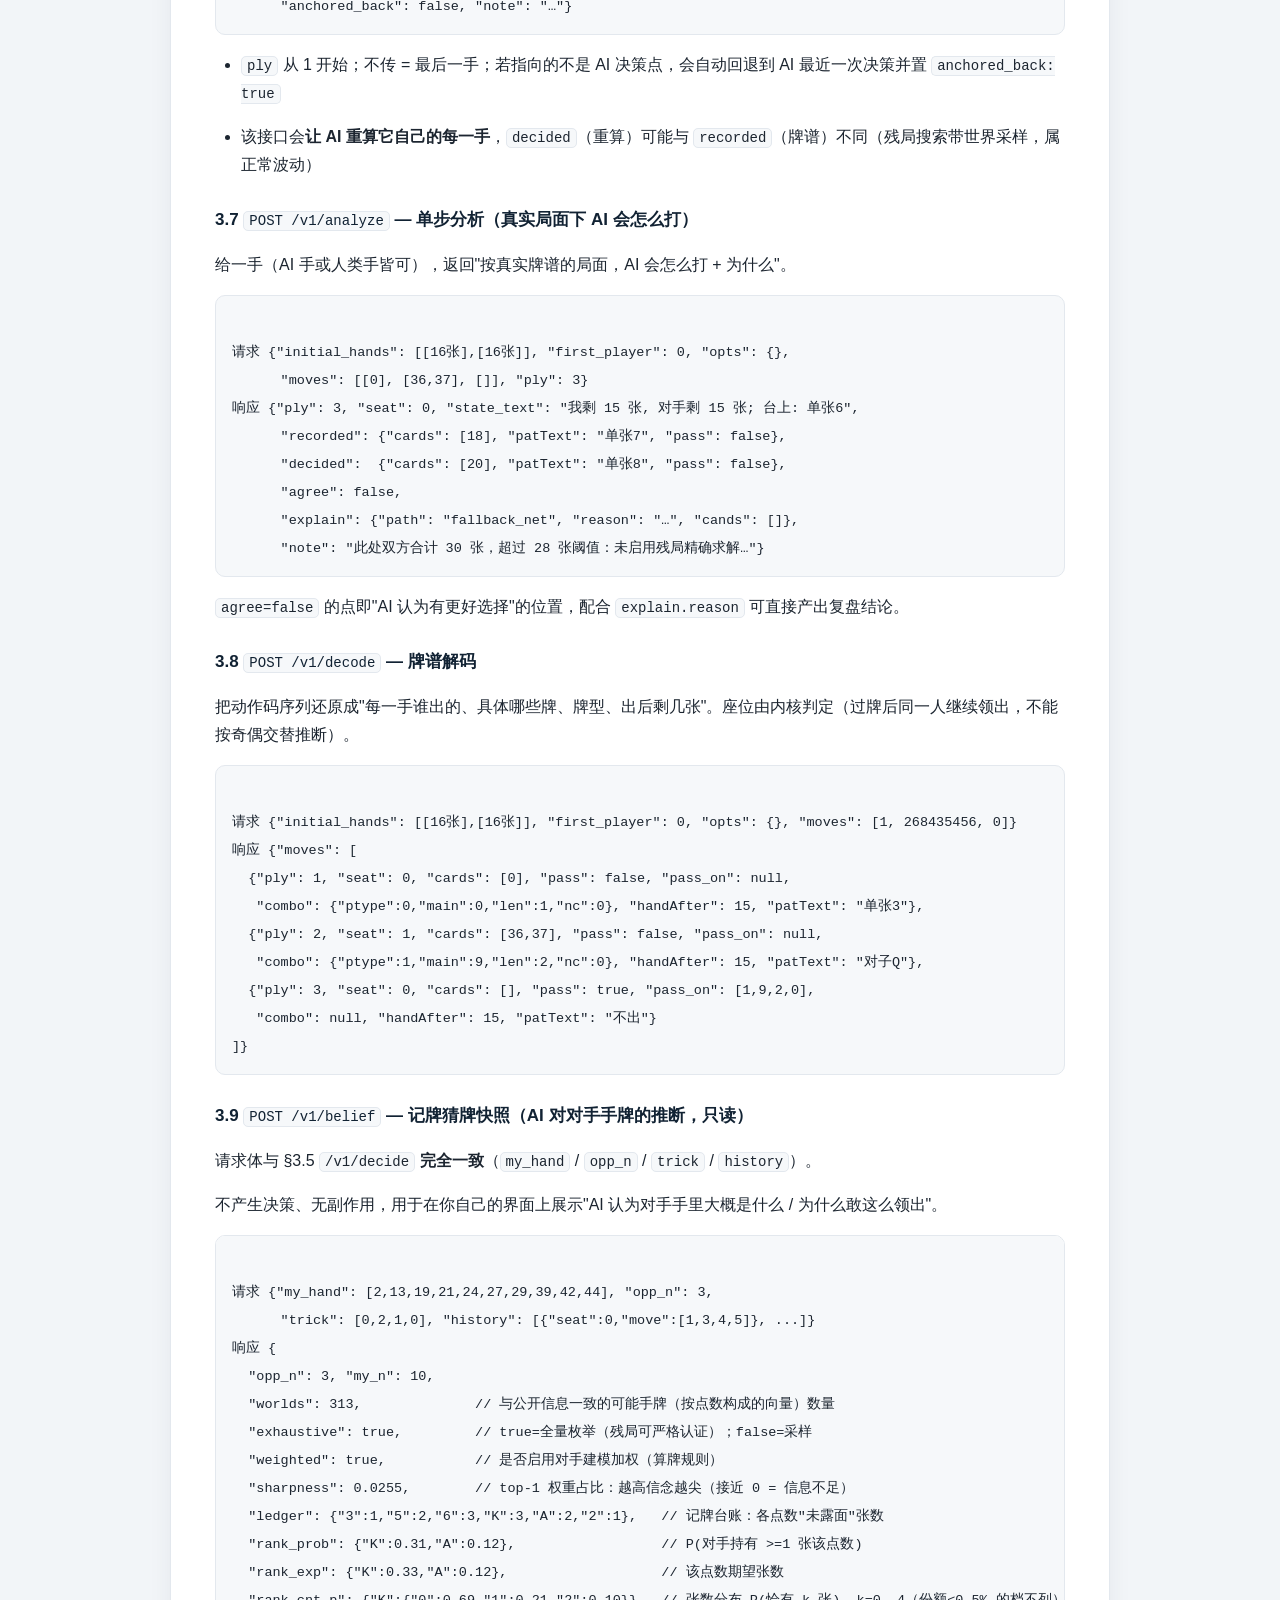
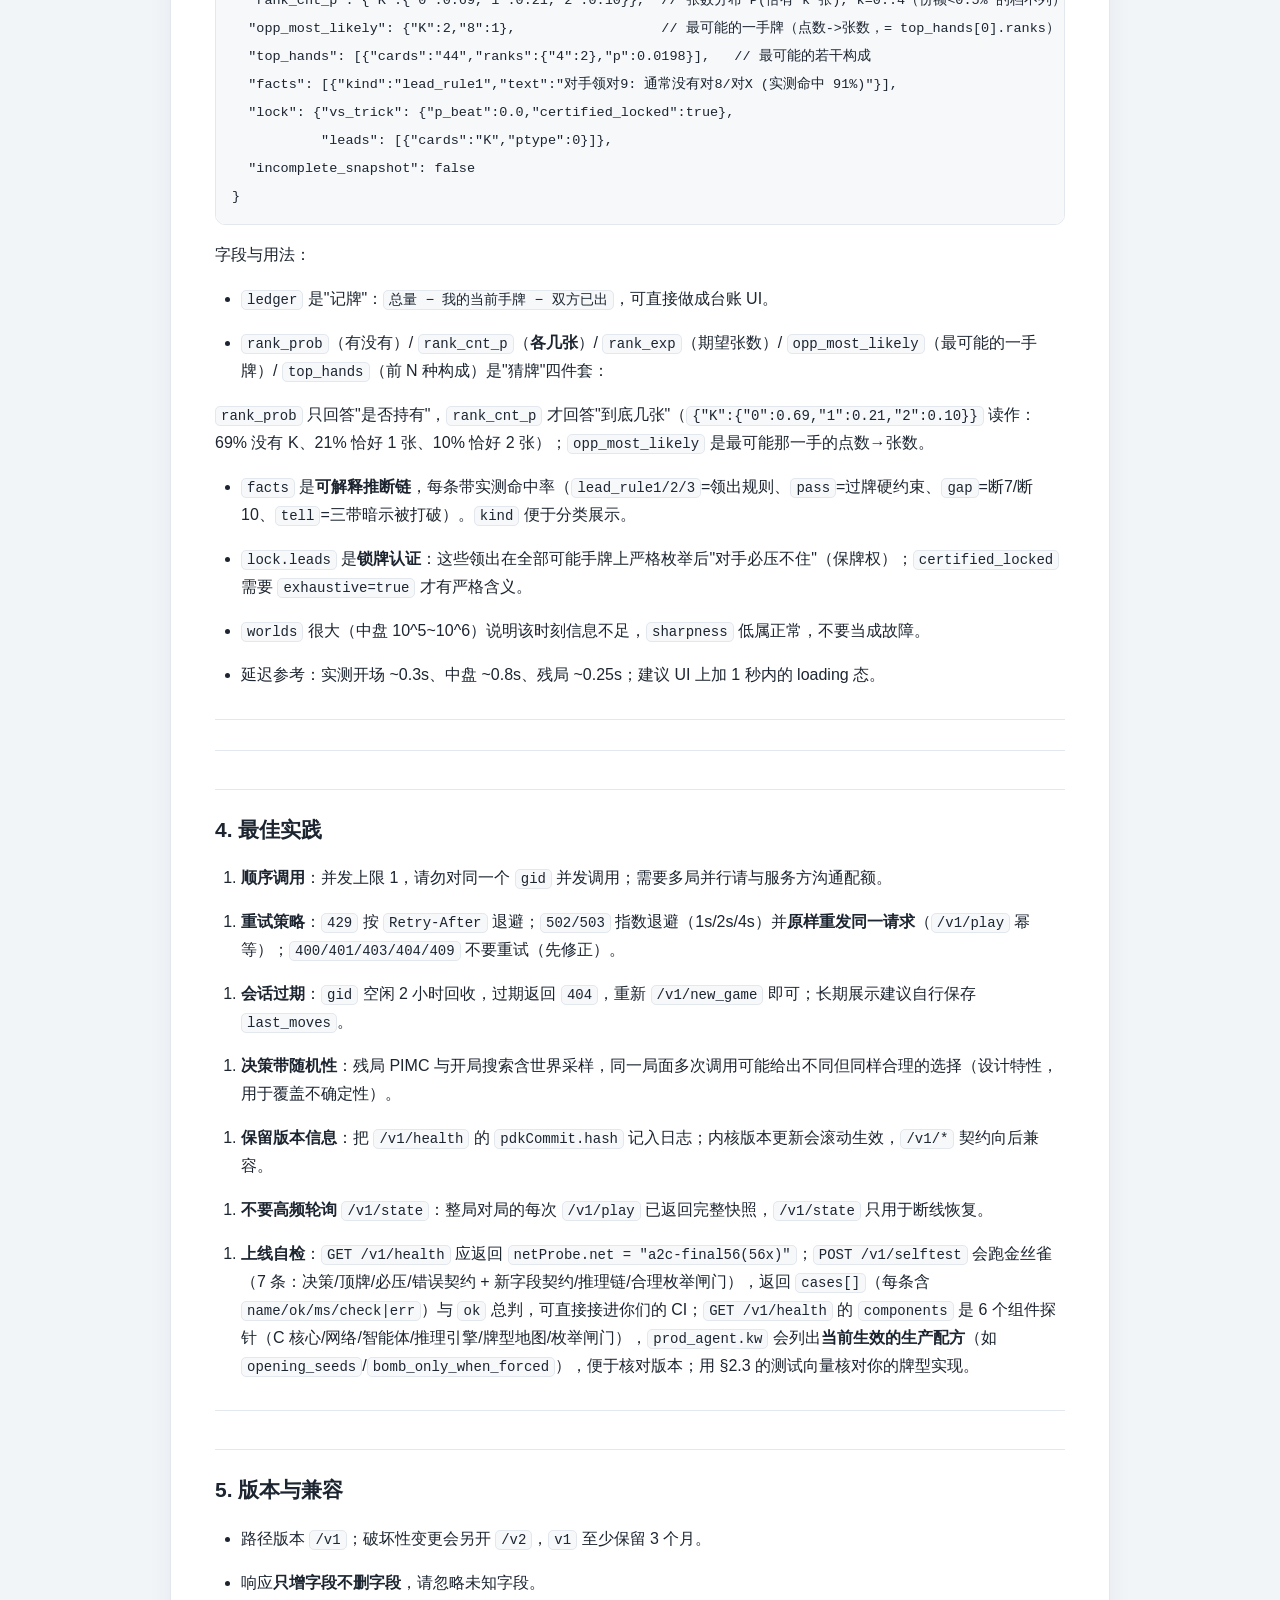
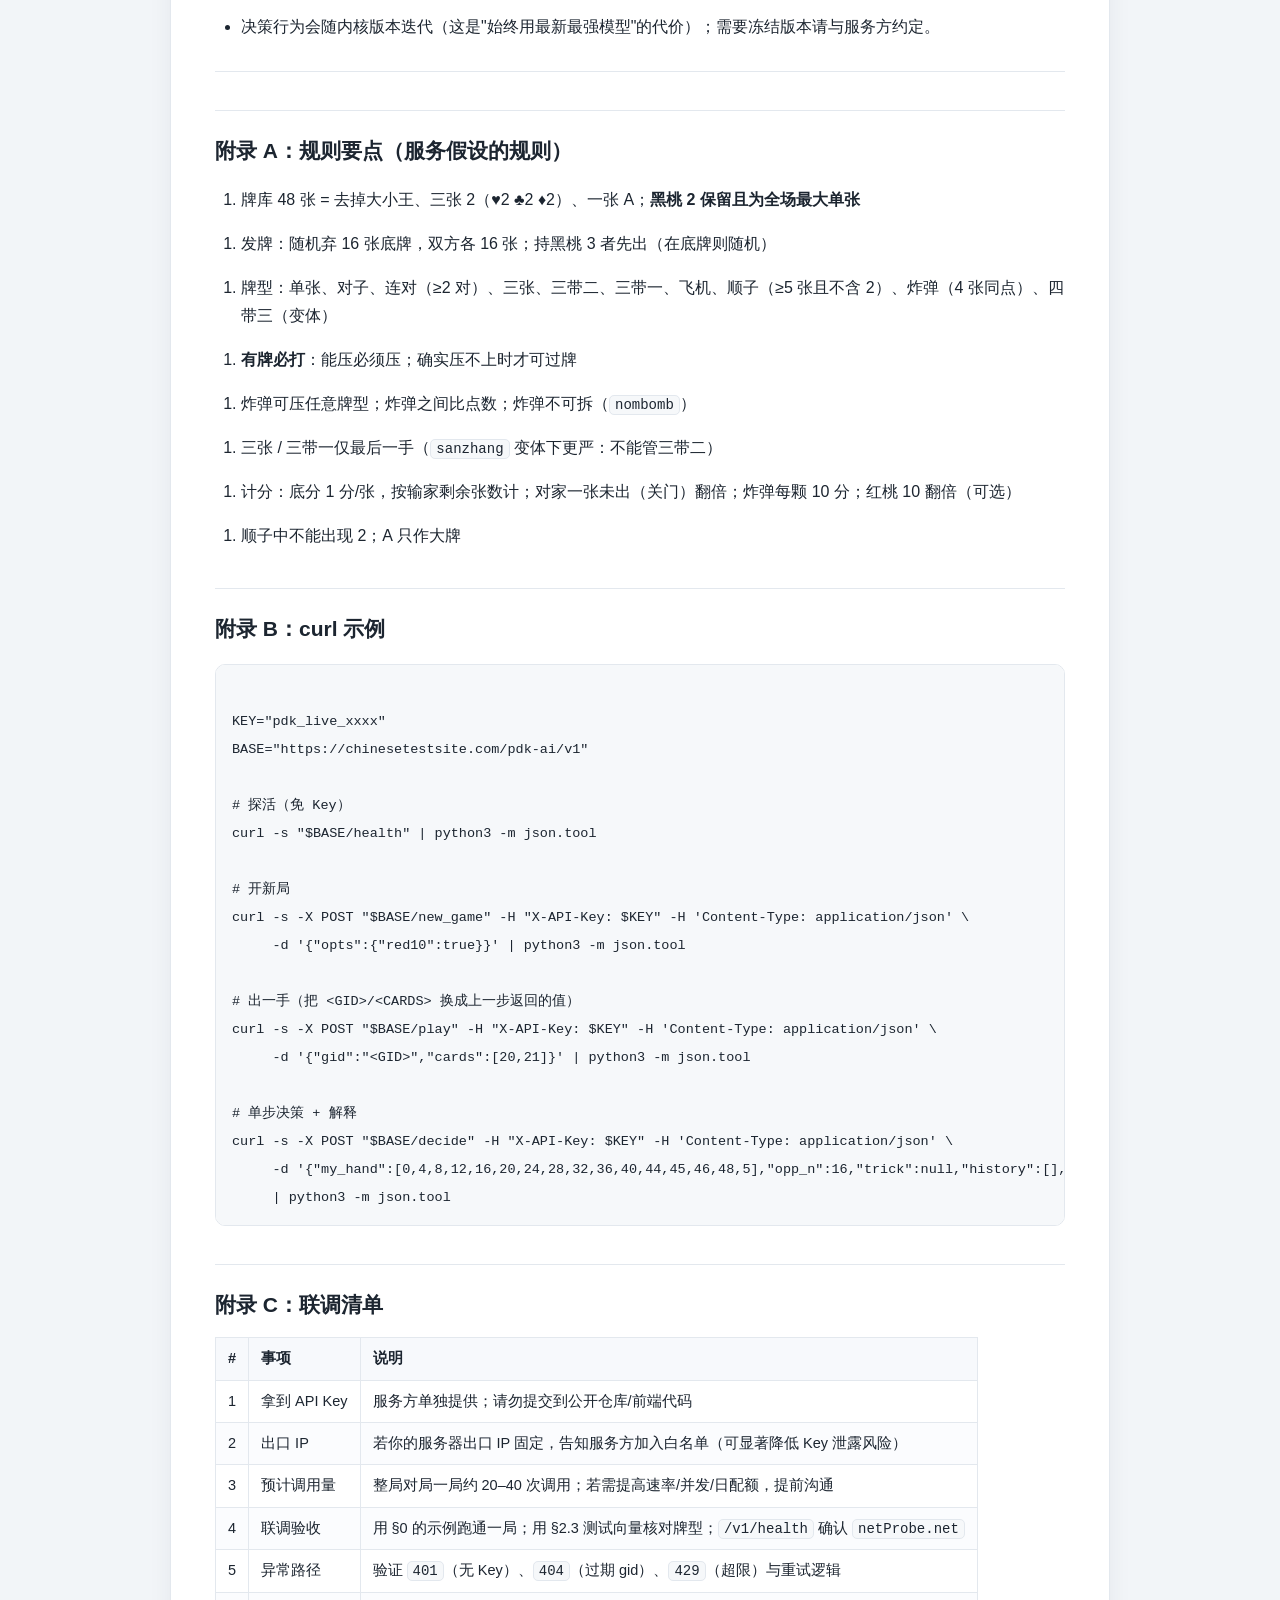
==== commit 9437c911: "feat(selftest): 链路自检跟进新内核——新增 3 条金丝雀用例 + 3 个组件探针 背景：内核升到 e037b99 后新增了推理链/牌型地图/合理枚举闸门/世界推演等链路， 但自检仍只有" ====
--- a/docs/跑得快AI-对外接口文档-v1.html
+++ b/docs/跑得快AI-对外接口文档-v1.html
@@ -468,7 +468,7 @@
 <li><b>不要高频轮询</b> <code>/v1/state</code>：整局对局的每次 <code>/v1/play</code> 已返回完整快照，<code>/v1/state</code> 只用于断线恢复。</li>
 </ol>
 <ol>
-<li><b>上线自检</b>：<code>GET /v1/health</code> 应返回 <code>netProbe.net = "a2c-final56(56x)"</code>；用 §2.3 的测试向量核对你的牌型实现。</li>
+<li><b>上线自检</b>：<code>GET /v1/health</code> 应返回 <code>netProbe.net = "a2c-final56(56x)"</code>；<code>POST /v1/selftest</code> 会跑金丝雀（7 条：决策/顶牌/必压/错误契约 + 新字段契约/推理链/合理枚举闸门），返回 <code>cases[]</code>（每条含 <code>name/ok/ms/check|err</code>）与 <code>ok</code> 总判，可直接接进你们的 CI；<code>GET /v1/health</code> 的 <code>components</code> 是 6 个组件探针（C 核心/网络/智能体/推理引擎/牌型地图/枚举闸门），<code>prod_agent.kw</code> 会列出<b>当前生效的生产配方</b>（如 <code>opening_seeds</code>/<code>bomb_only_when_forced</code>），便于核对版本；用 §2.3 的测试向量核对你的牌型实现。</li>
 </ol>
 <hr>
 <h2 id="h22">5. 版本与兼容</h2>
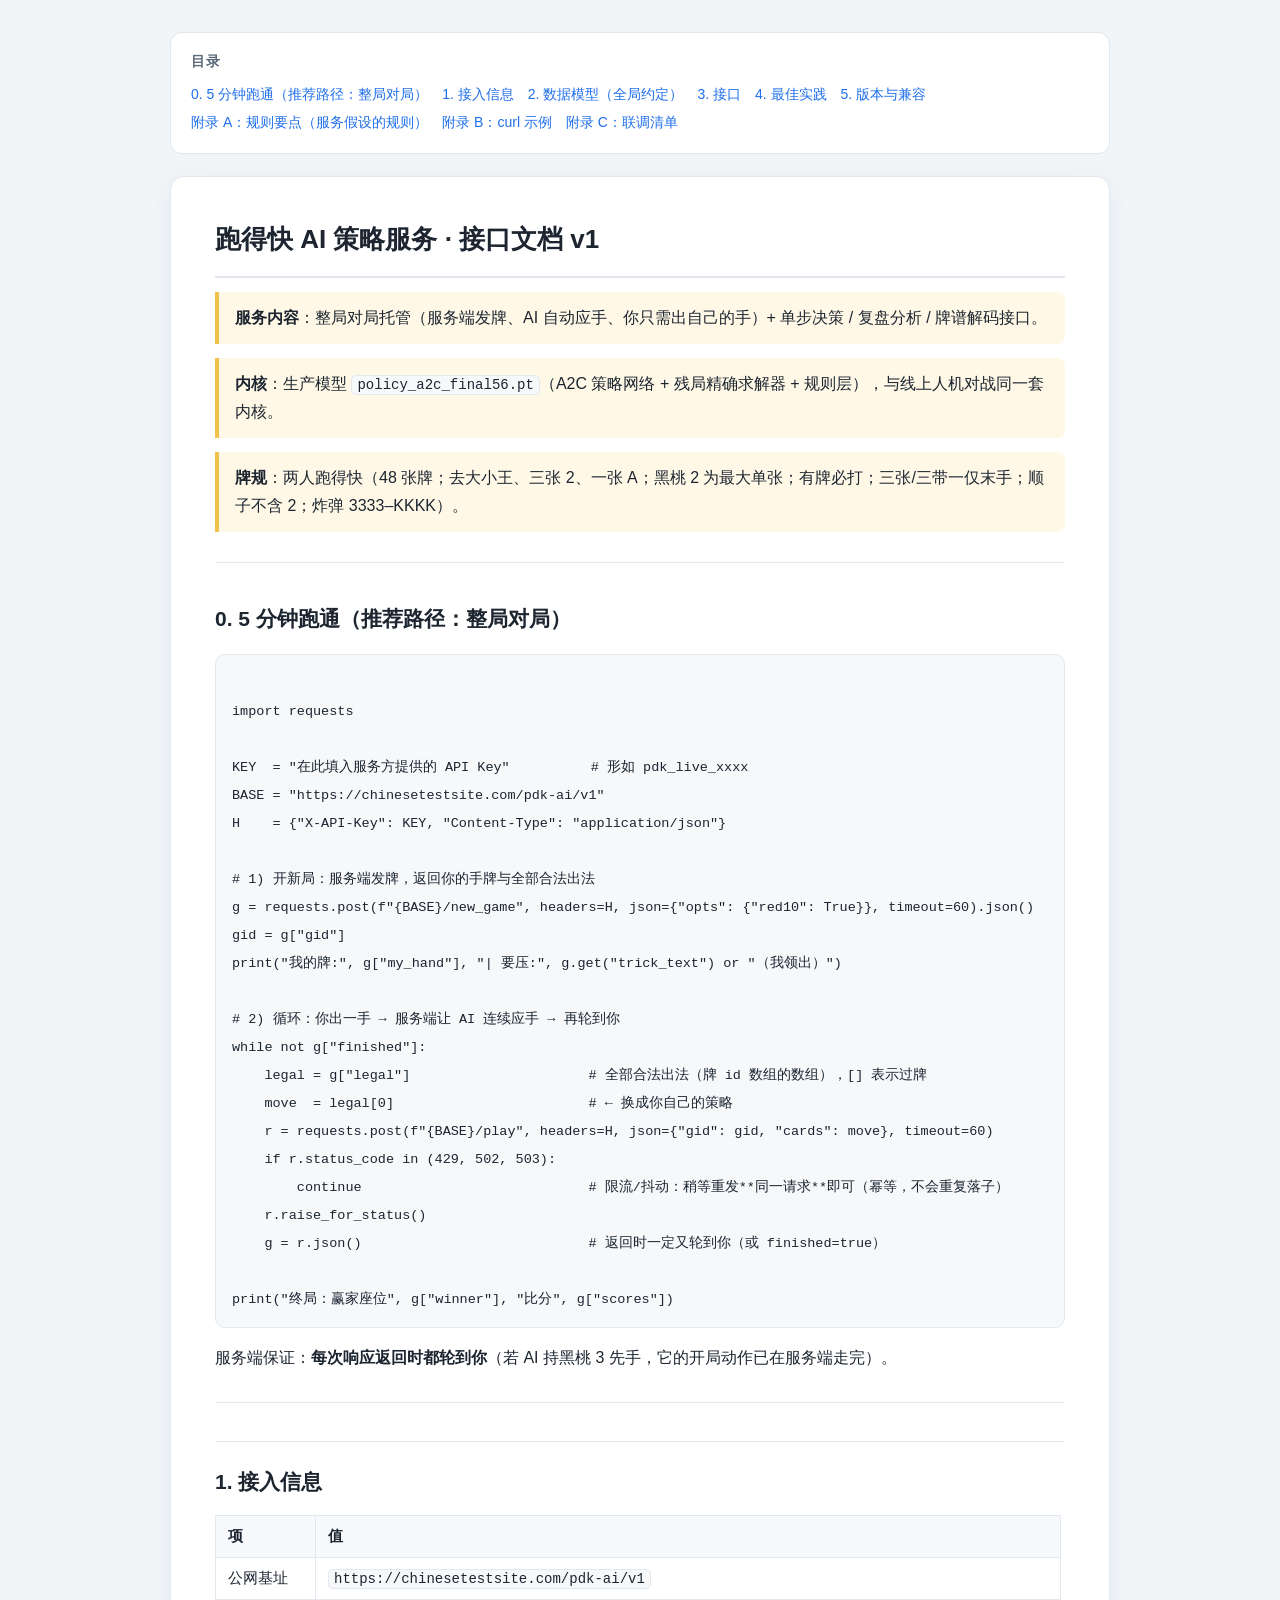
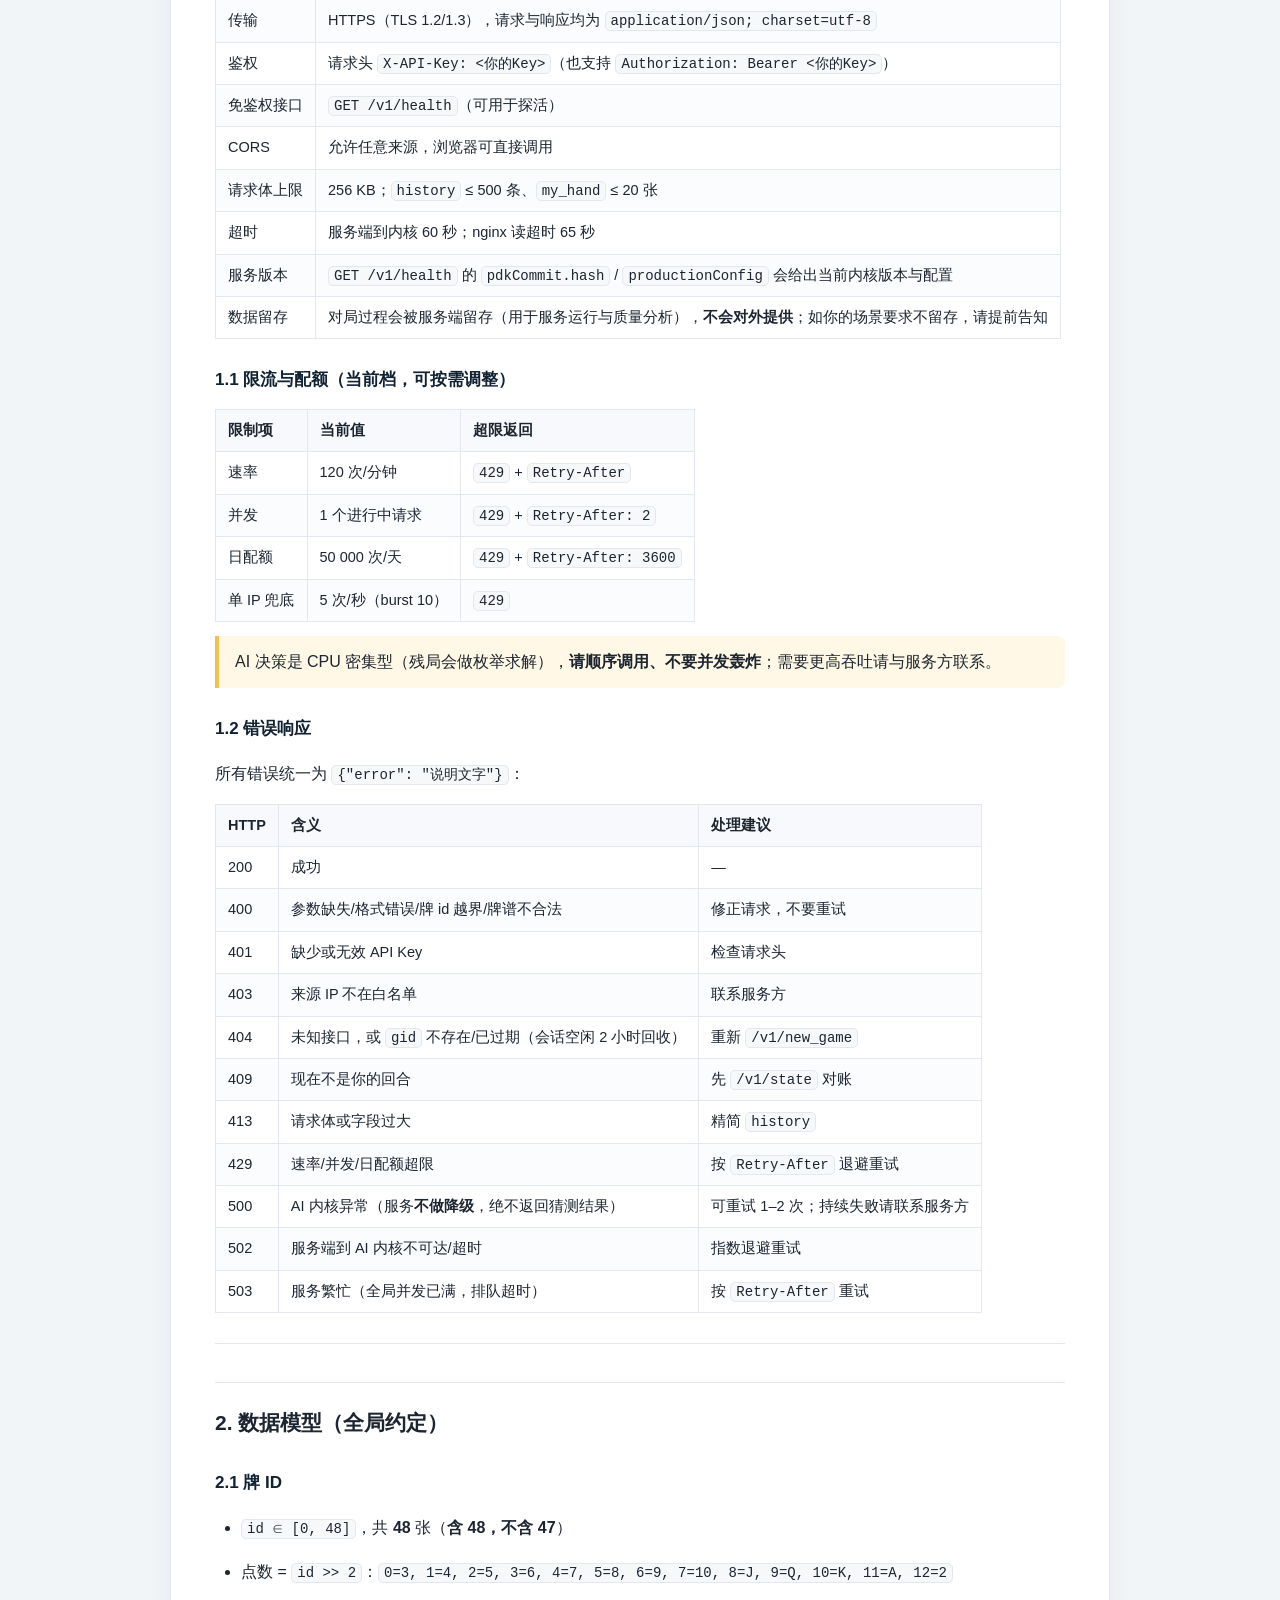
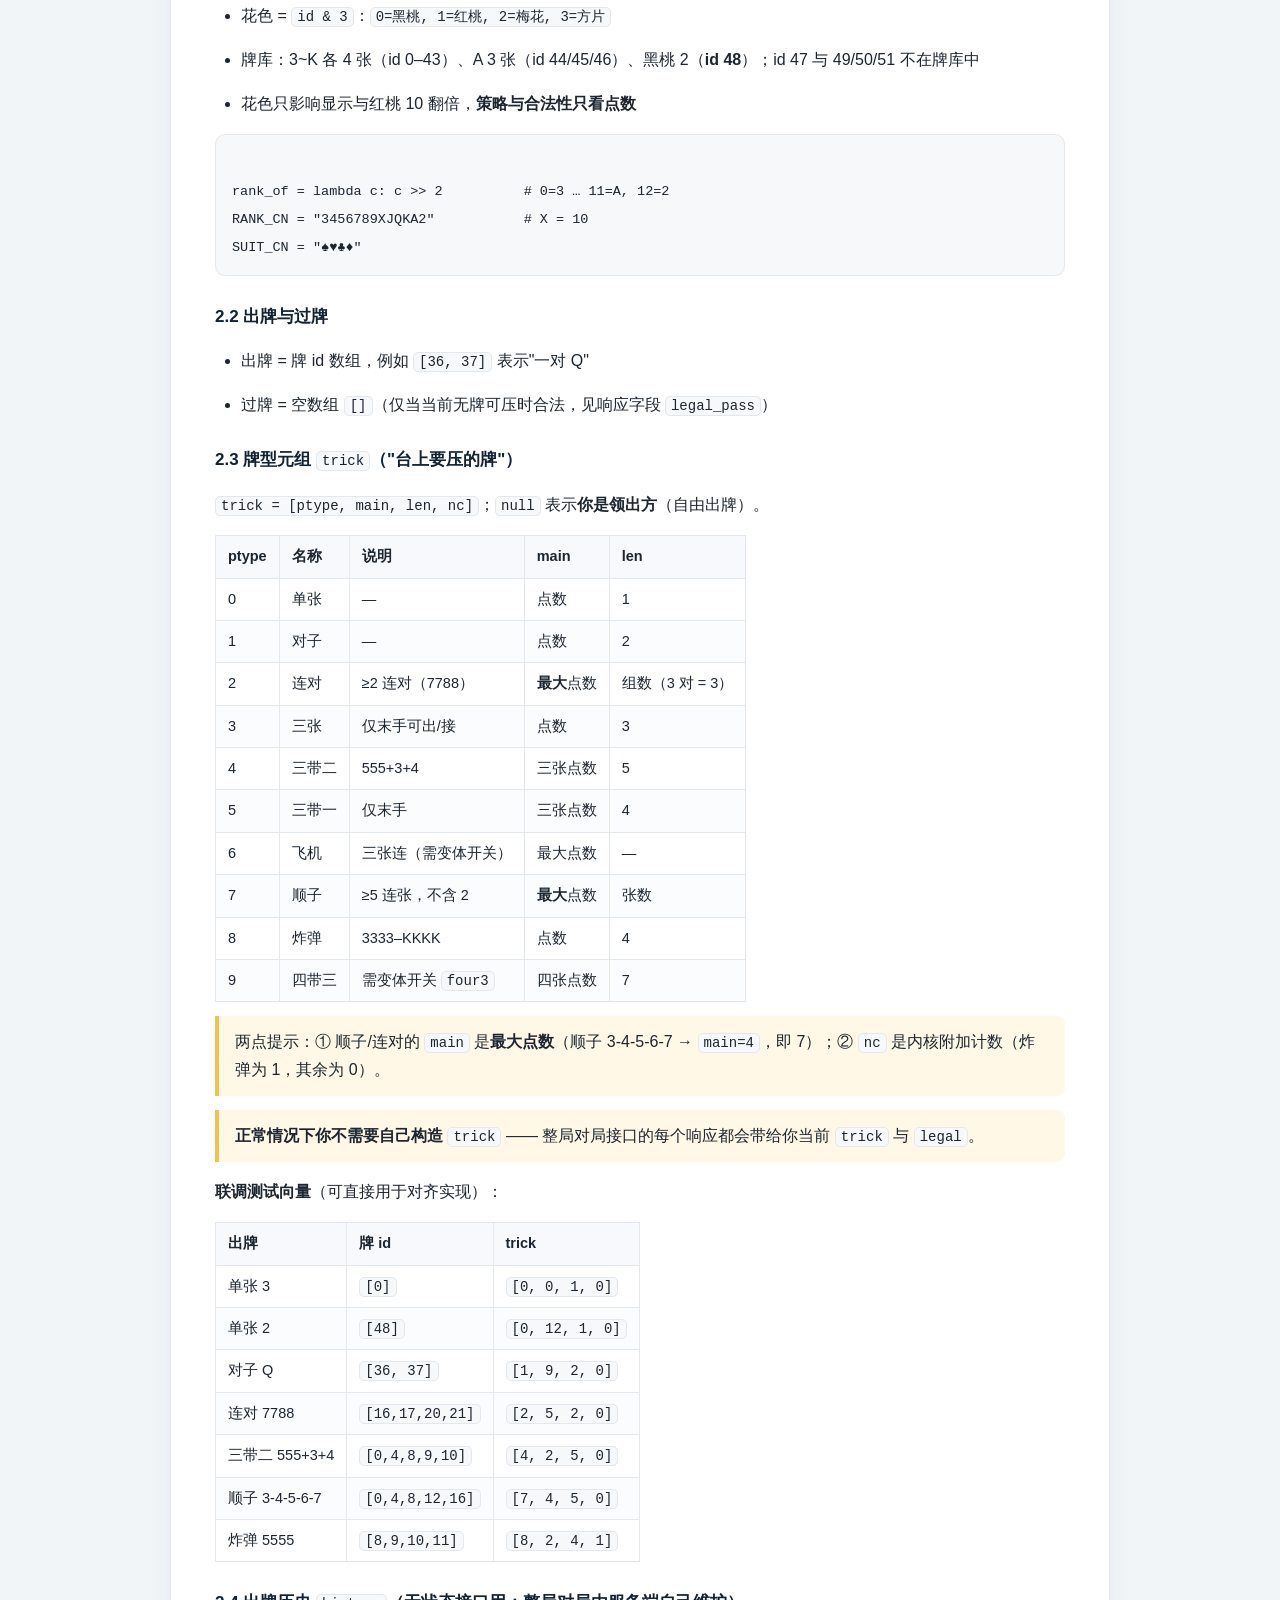
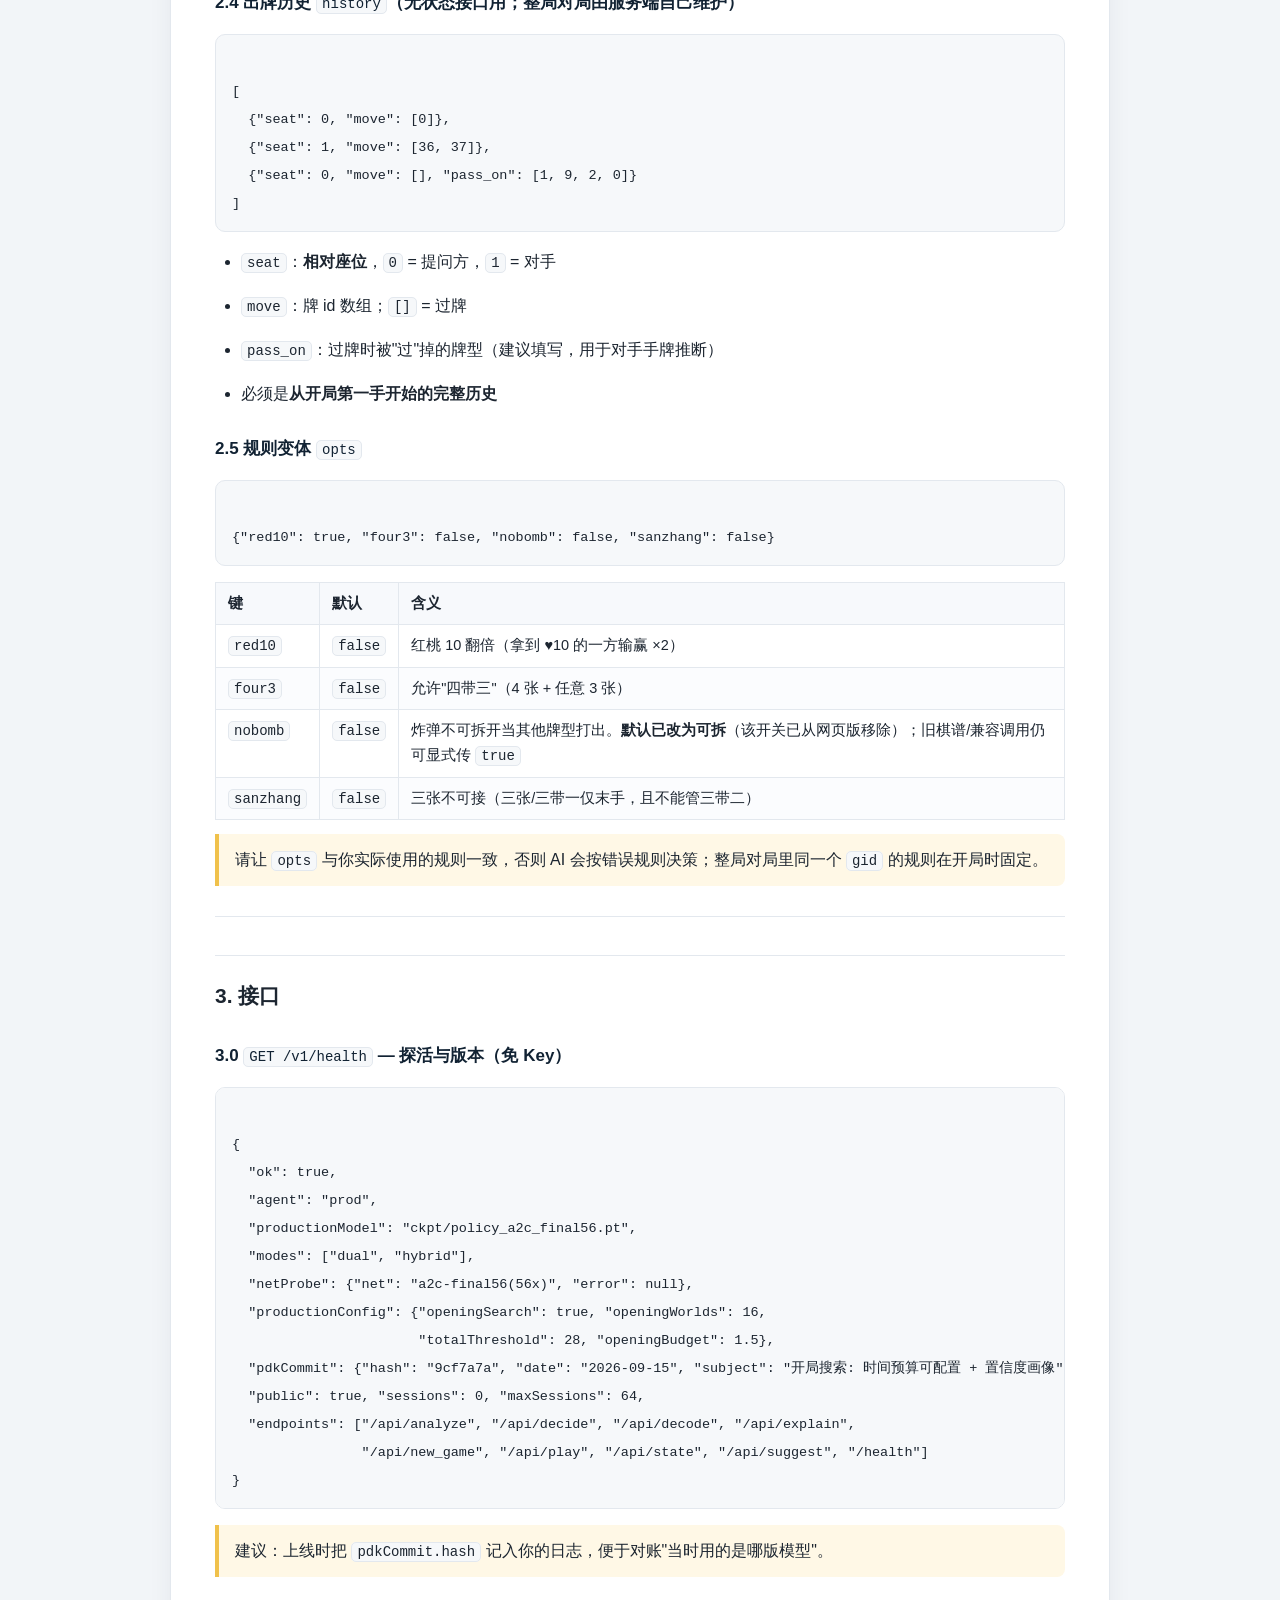
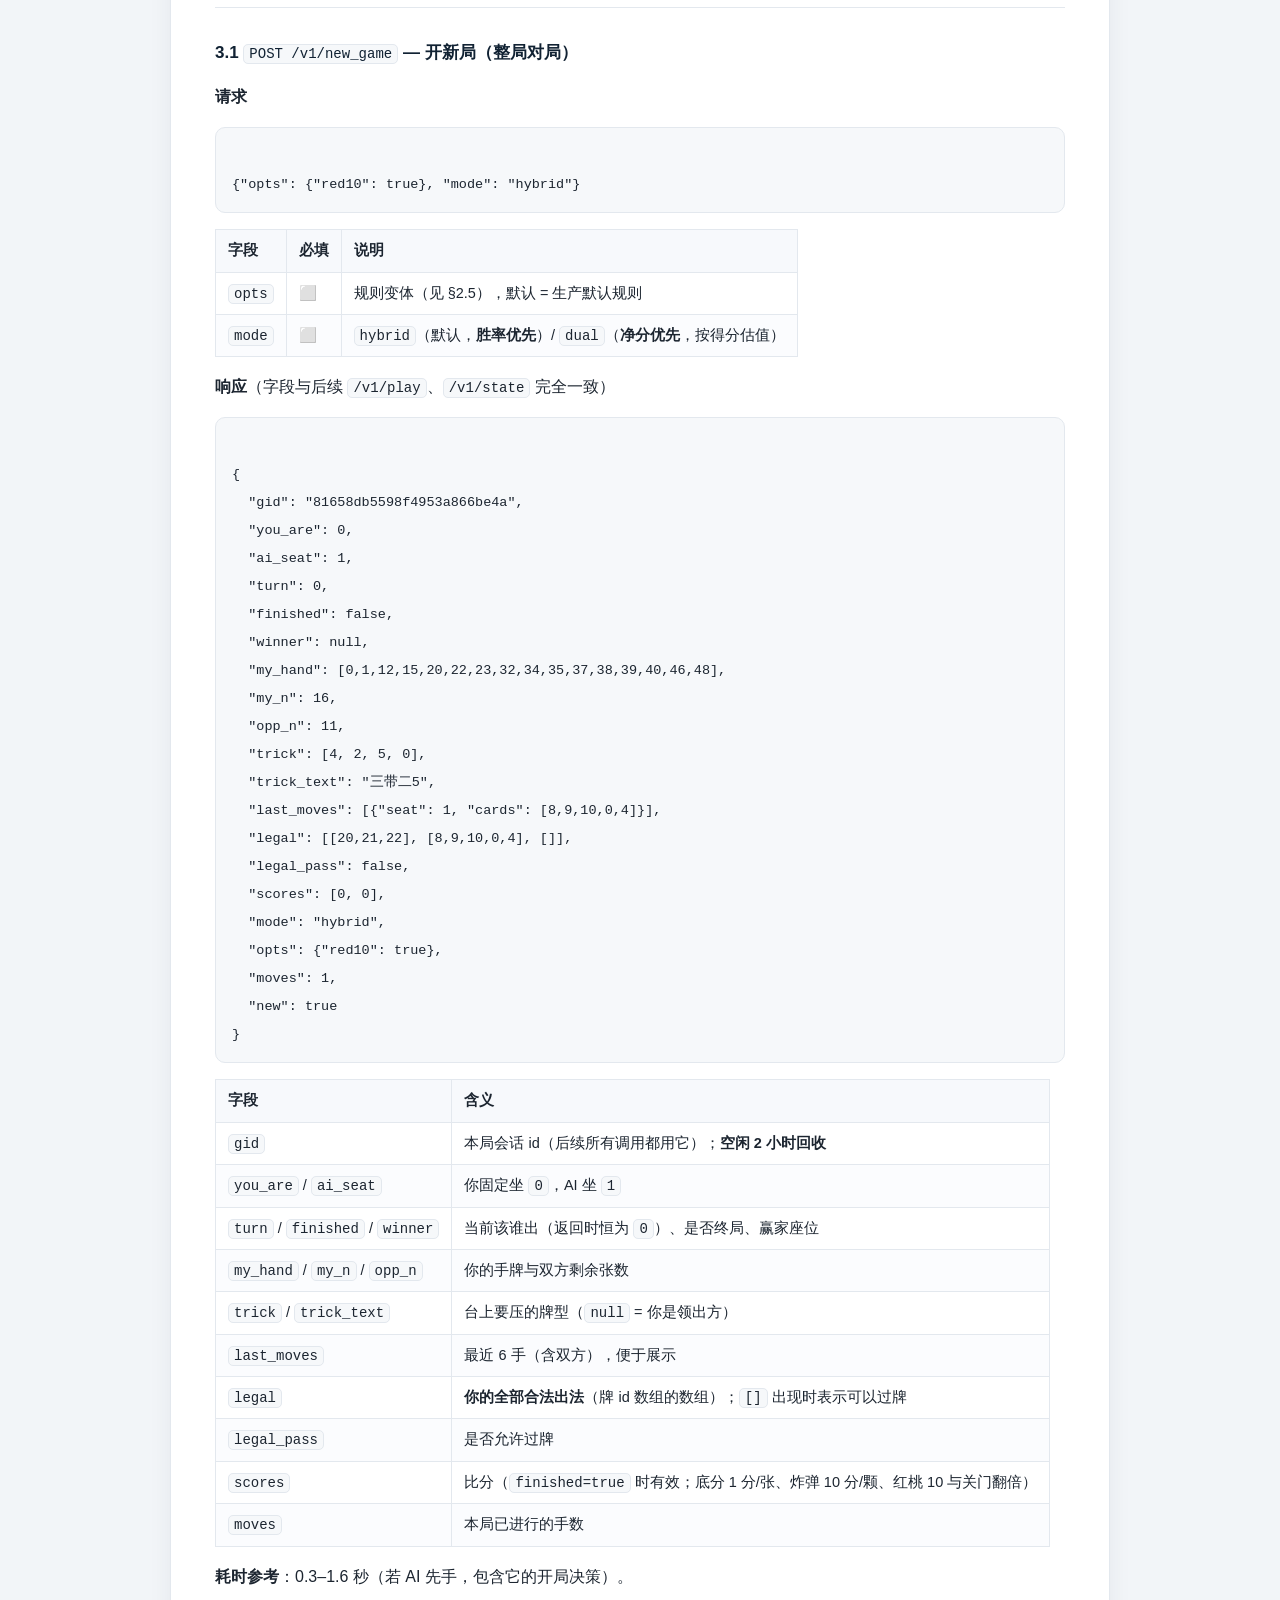
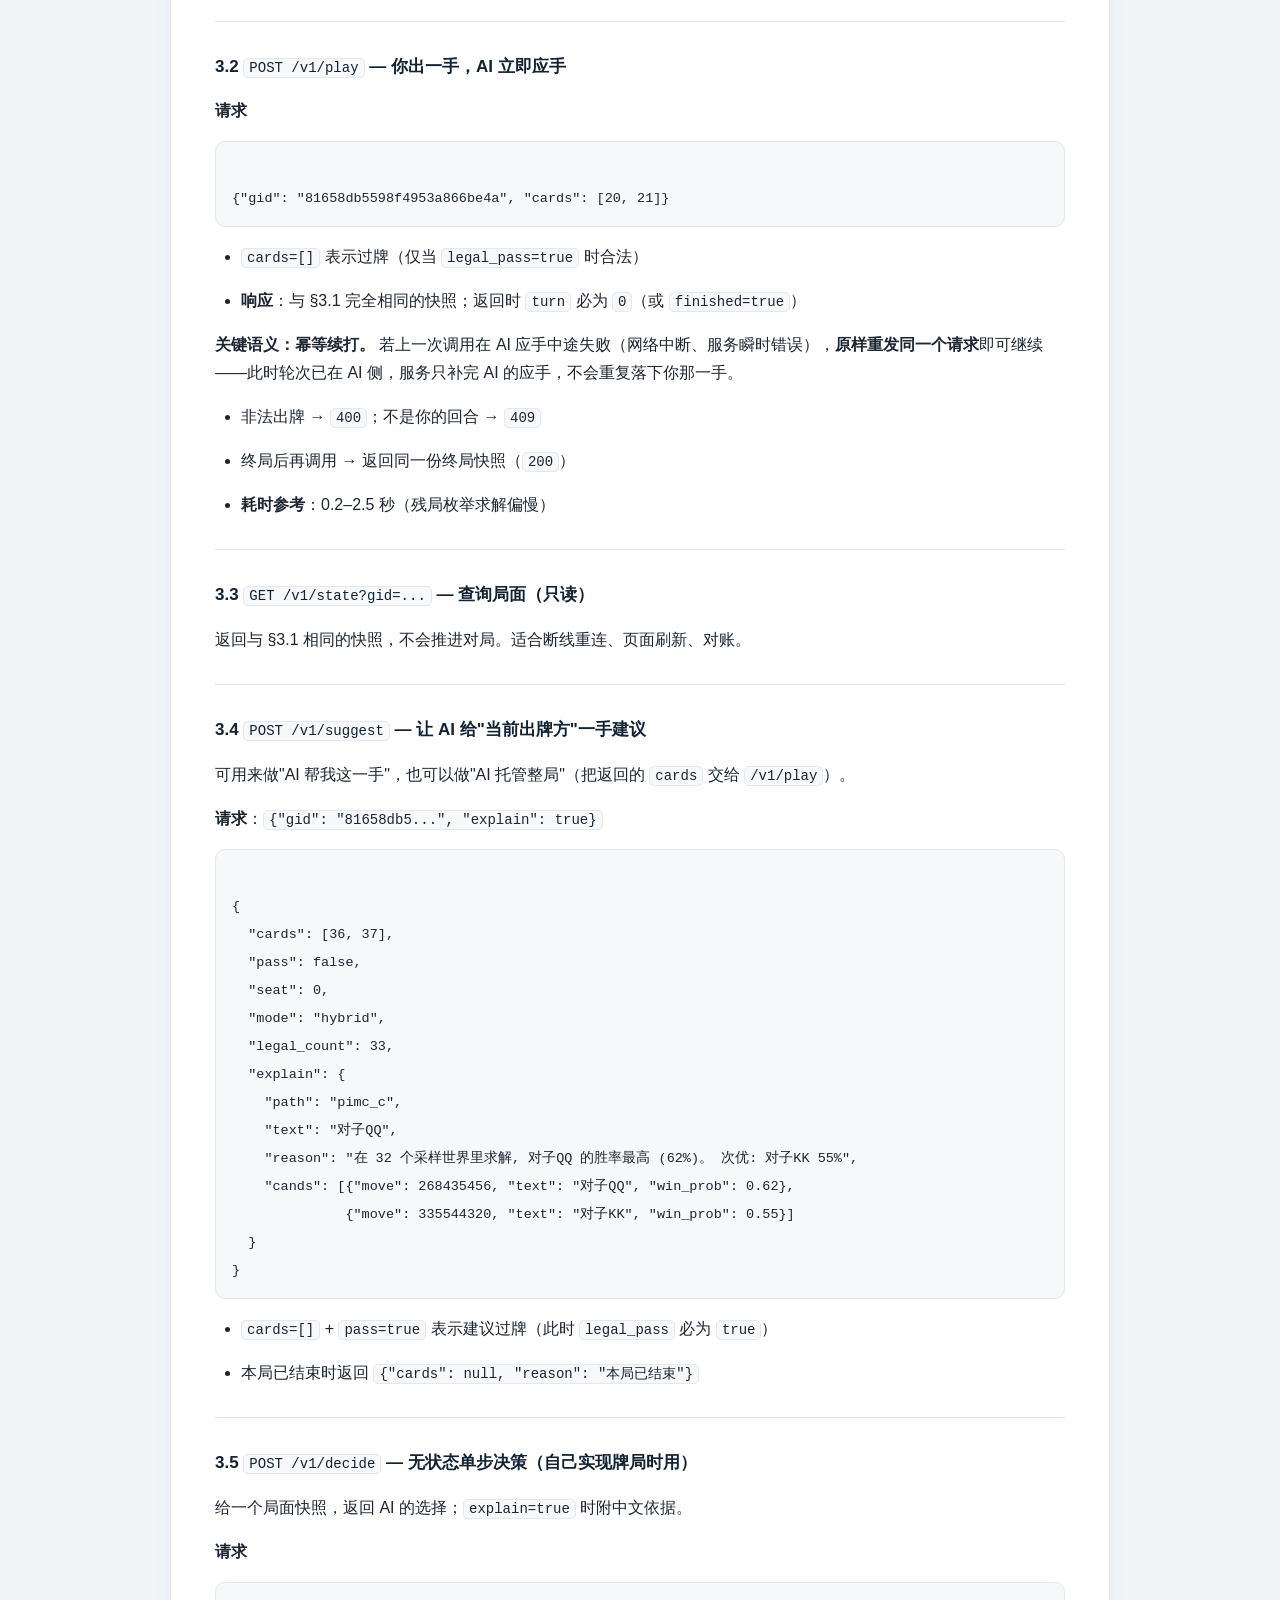
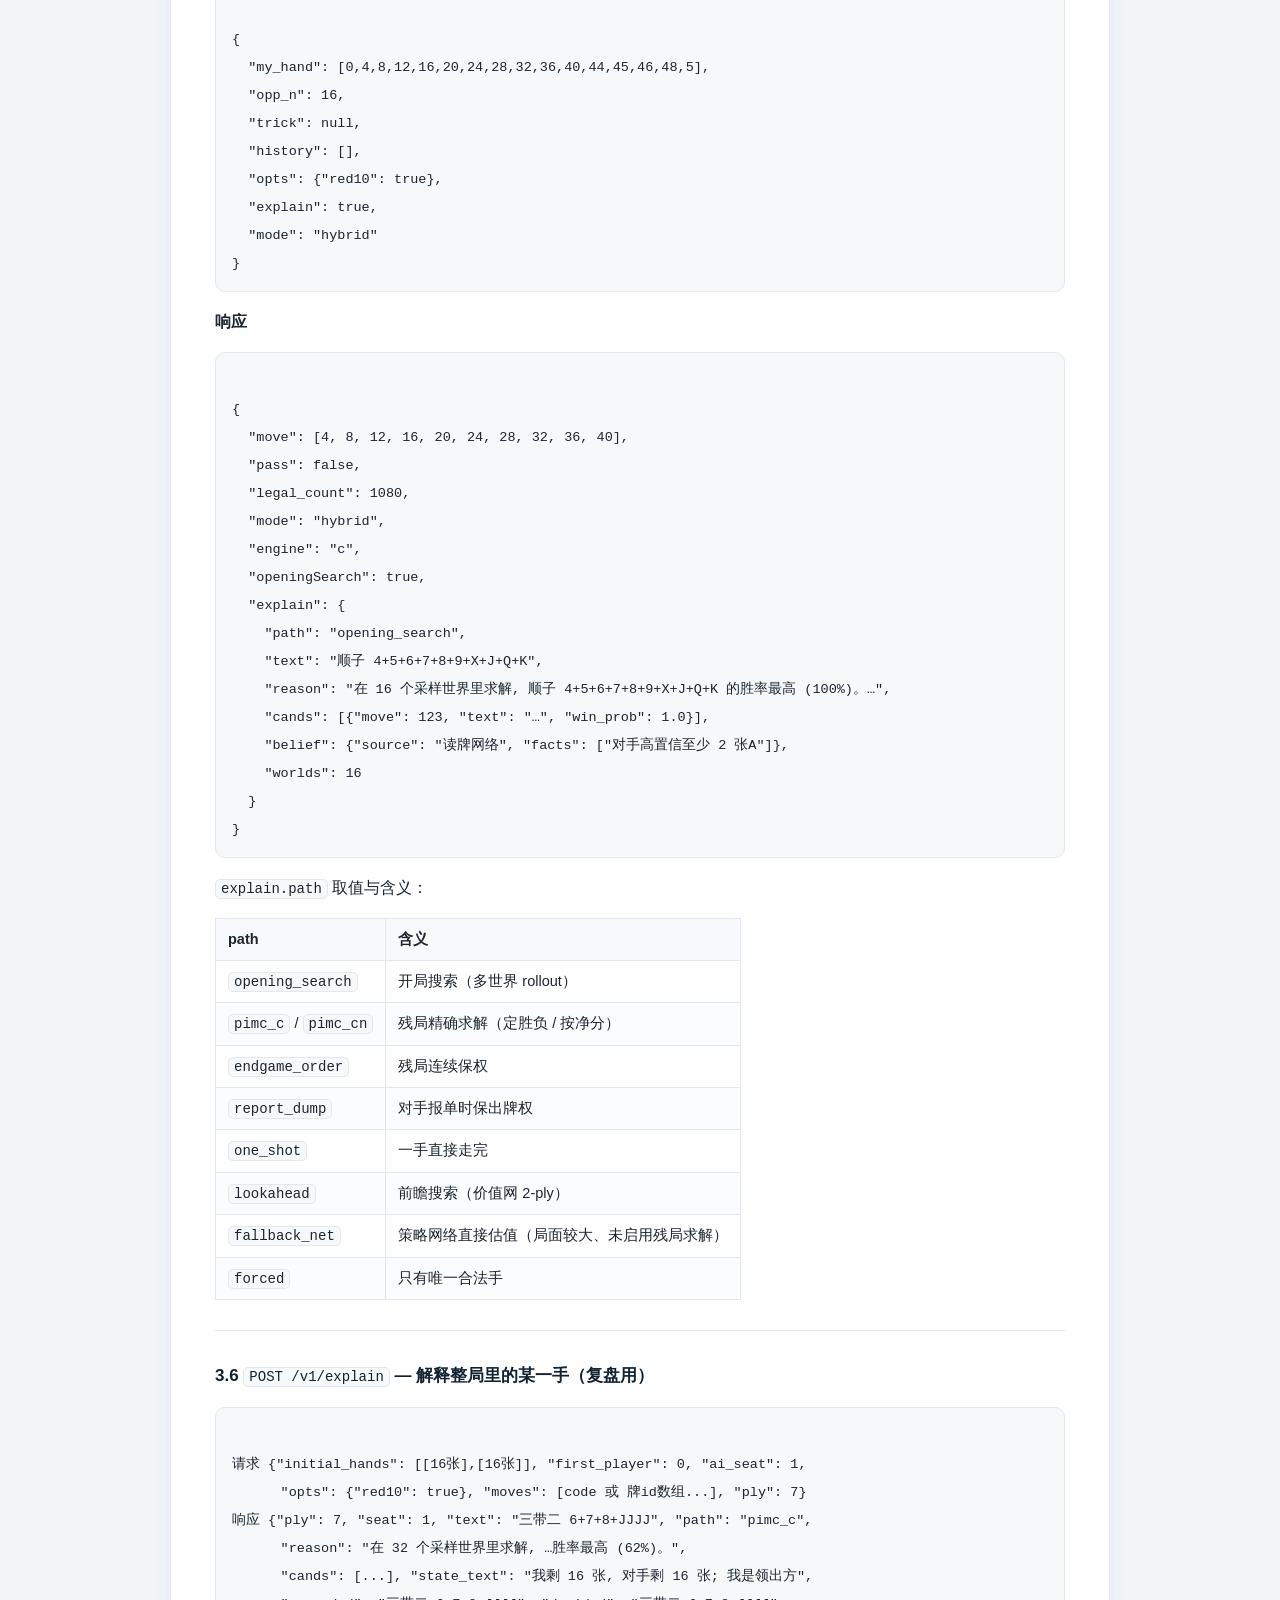
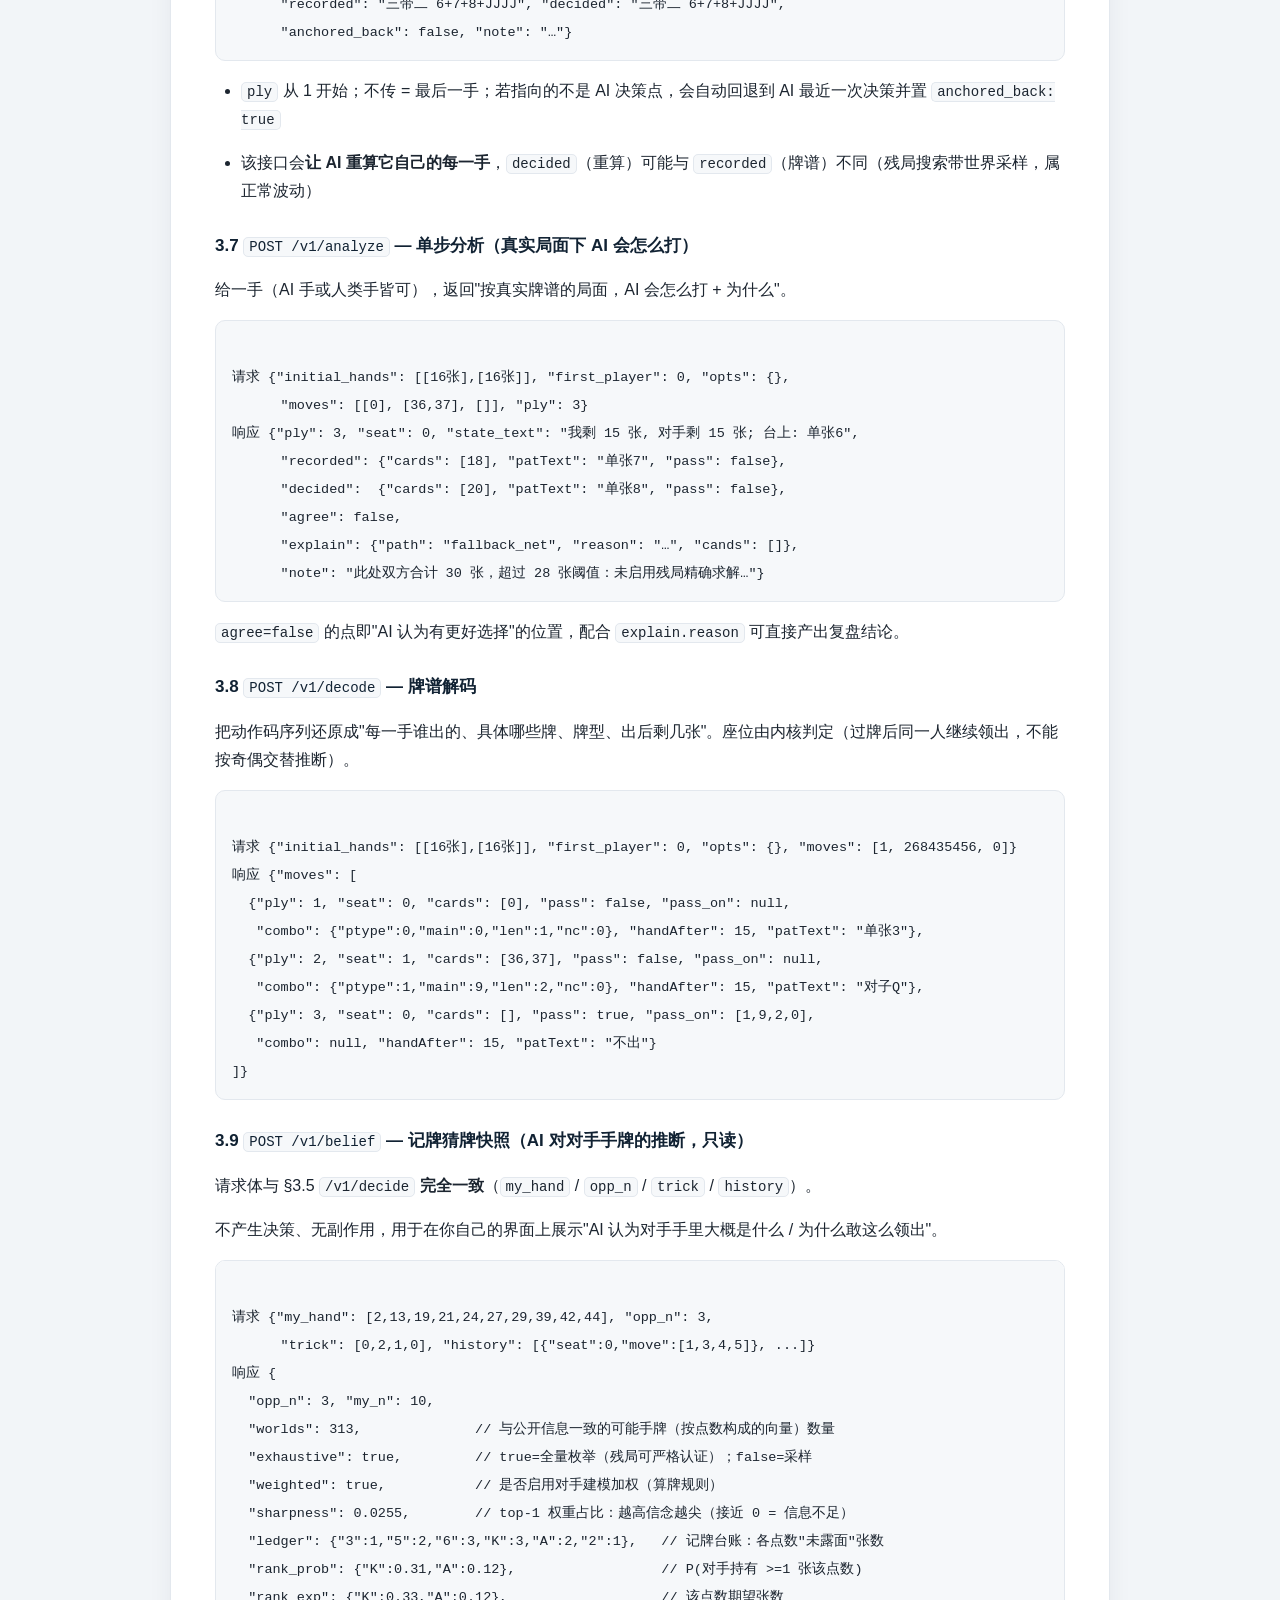
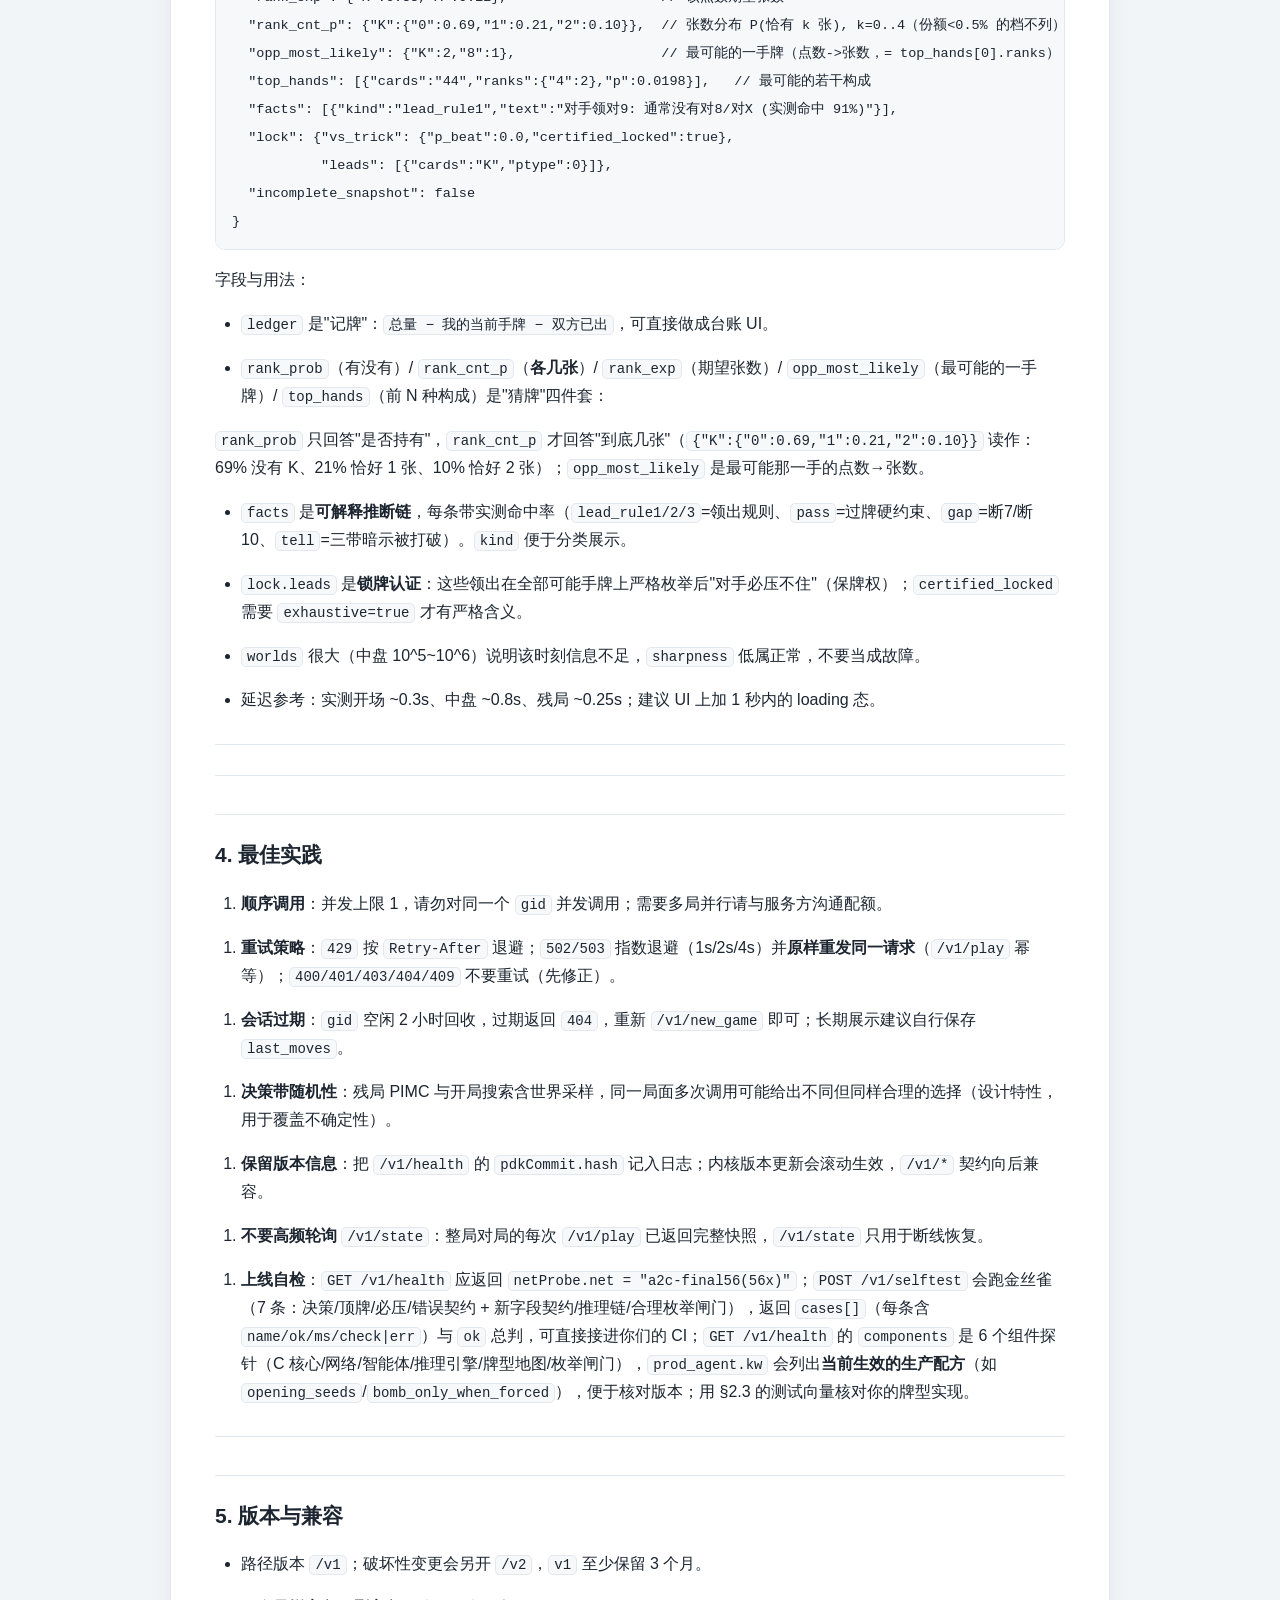
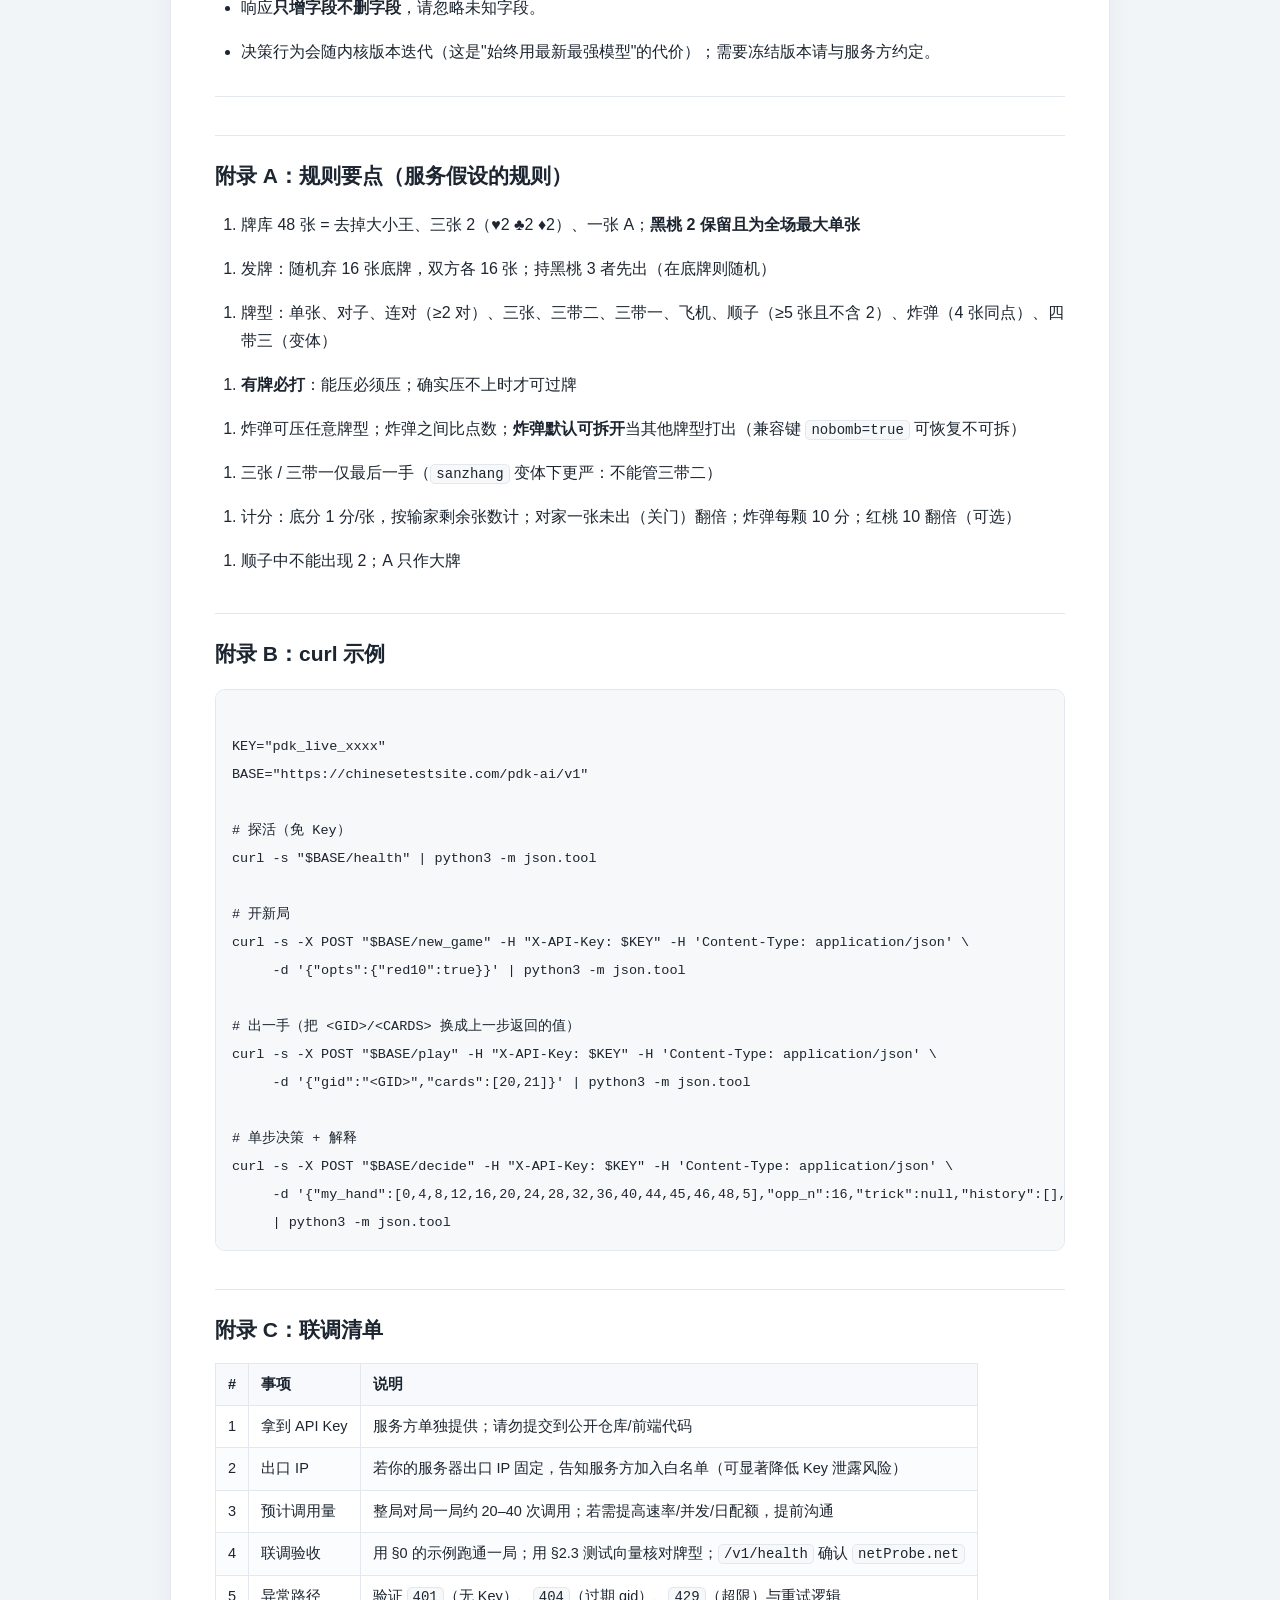
==== commit 046488a5: "rule: 炸弹默认可拆——移除前端「炸弹不可拆」开关 - 前端：删除大厅 opt-nobomb 勾选项（顺带修掉重复的 opt-sanzhang 标签），默认 nobomb=false - ai_b" ====
--- a/docs/跑得快AI-对外接口文档-v1.html
+++ b/docs/跑得快AI-对外接口文档-v1.html
@@ -1,542 +1,542 @@
-<!DOCTYPE html>
-<html lang="zh-CN"><head><meta charset="utf-8">
-<meta name="viewport" content="width=device-width, initial-scale=1">
-<title>接口文档</title><style>
-:root { --fg:#1c2530; --dim:#5b6b7c; --line:#e3e8ee; --accent:#1f6feb;
-        --code-bg:#f6f8fa; --callout:#fff8e6; --callout-line:#f0c14b; }
-* { box-sizing: border-box; }
-body { margin:0; background:#f2f5f8; color:var(--fg);
-       font:16px/1.75 -apple-system,BlinkMacSystemFont,"Segoe UI","PingFang SC",
-            "Hiragino Sans GB","Microsoft YaHei",sans-serif; }
-.wrap { max-width: 980px; margin: 0 auto; padding: 32px 20px 80px; }
-main { background:#fff; border:1px solid var(--line); border-radius:14px;
-       padding: 40px 44px; box-shadow:0 6px 24px rgba(20,40,70,.06); }
-h1 { font-size:26px; margin:0 0 6px; padding-bottom:14px; border-bottom:2px solid var(--line); }
-h2 { font-size:21px; margin:38px 0 12px; padding-top:22px; border-top:1px solid var(--line); }
-h2:first-of-type { border-top:none; padding-top:0; }
-h3 { font-size:17px; margin:26px 0 10px; color:#123; }
-p, li { color:var(--fg); }
-a { color:var(--accent); text-decoration:none; }
-a:hover { text-decoration:underline; }
-code { background:var(--code-bg); border:1px solid var(--line); border-radius:5px;
-       padding:1px 5px; font:14px/1.5 "SFMono-Regular",Consolas,"Liberation Mono",monospace; }
-pre { background:var(--code-bg); border:1px solid var(--line); border-radius:10px;
-      padding:14px 16px; overflow:auto; }
-pre code { background:none; border:none; padding:0; font-size:13.5px; line-height:1.6; }
-table { border-collapse:collapse; width:100%; margin:14px 0; font-size:14.5px; display:block; overflow-x:auto; }
-th, td { border:1px solid var(--line); padding:8px 12px; text-align:left; vertical-align:top; }
-th { background:#f7f9fc; white-space:nowrap; }
-tbody tr:nth-child(even) { background:#fbfcfe; }
-blockquote { margin:14px 0; padding:12px 16px; background:var(--callout);
-             border-left:4px solid var(--callout-line); border-radius:0 8px 8px 0; }
-blockquote p { margin:0; }
-hr { border:none; border-top:1px solid var(--line); margin:30px 0; }
-ul, ol { padding-left:26px; }
-li { margin:4px 0; }
-.meta { color:var(--dim); font-size:13px; margin:0 0 22px; }
-.toc { background:#fff; border:1px solid var(--line); border-radius:12px;
-       padding:16px 20px; margin:0 0 22px; }
-.toc b { display:block; margin-bottom:6px; font-size:14px; color:var(--dim); letter-spacing:.04em; }
-.toc a { display:inline-block; margin:2px 14px 2px 0; font-size:14px; }
-@media print { body{background:#fff} .wrap{padding:0} main{border:none;box-shadow:none;padding:0}
-                .toc{page-break-after:always} h2{page-break-after:avoid} pre,table{page-break-inside:avoid} }
-</style></head>
-<body><div class="wrap">
-<nav class="toc"><b>目录</b><a href="#h0">0. 5 分钟跑通（推荐路径：整局对局）</a><a href="#h1">1. 接入信息</a><a href="#h4">2. 数据模型（全局约定）</a><a href="#h10">3. 接口</a><a href="#h21">4. 最佳实践</a><a href="#h22">5. 版本与兼容</a><a href="#h23">附录 A：规则要点（服务假设的规则）</a><a href="#h24">附录 B：curl 示例</a><a href="#h25">附录 C：联调清单</a></nav>
-<main><h1>跑得快 AI 策略服务 · 接口文档 v1</h1>
-<blockquote><p><b>服务内容</b>：整局对局托管（服务端发牌、AI 自动应手、你只需出自己的手）+ 单步决策 / 复盘分析 / 牌谱解码接口。</p></blockquote>
-<blockquote><p><b>内核</b>：生产模型 <code>policy_a2c_final56.pt</code>（A2C 策略网络 + 残局精确求解器 + 规则层），与线上人机对战同一套内核。</p></blockquote>
-<blockquote><p><b>牌规</b>：两人跑得快（48 张牌；去大小王、三张 2、一张 A；黑桃 2 为最大单张；有牌必打；三张/三带一仅末手；顺子不含 2；炸弹 3333–KKKK）。</p></blockquote>
-<hr>
-<h2 id="h0">0. 5 分钟跑通（推荐路径：整局对局）</h2>
-<pre><code>
-import requests
-
-KEY  = "在此填入服务方提供的 API Key"          # 形如 pdk_live_xxxx
-BASE = "https://chinesetestsite.com/pdk-ai/v1"
-H    = {"X-API-Key": KEY, "Content-Type": "application/json"}
-
-# 1) 开新局：服务端发牌，返回你的手牌与全部合法出法
-g = requests.post(f"{BASE}/new_game", headers=H, json={"opts": {"red10": True}}, timeout=60).json()
-gid = g["gid"]
-print("我的牌:", g["my_hand"], "| 要压:", g.get("trick_text") or "（我领出）")
-
-# 2) 循环：你出一手 → 服务端让 AI 连续应手 → 再轮到你
-while not g["finished"]:
-    legal = g["legal"]                      # 全部合法出法（牌 id 数组的数组），[] 表示过牌
-    move  = legal[0]                        # ← 换成你自己的策略
-    r = requests.post(f"{BASE}/play", headers=H, json={"gid": gid, "cards": move}, timeout=60)
-    if r.status_code in (429, 502, 503):
-        continue                            # 限流/抖动：稍等重发**同一请求**即可（幂等，不会重复落子）
-    r.raise_for_status()
-    g = r.json()                            # 返回时一定又轮到你（或 finished=true）
-
-print("终局：赢家座位", g["winner"], "比分", g["scores"])
-</code></pre>
-<p>服务端保证：<b>每次响应返回时都轮到你</b>（若 AI 持黑桃 3 先手，它的开局动作已在服务端走完）。</p>
-<hr>
-<h2 id="h1">1. 接入信息</h2>
-<table><thead><tr><th>项</th><th>值</th></tr></thead><tbody>
-<tr><td>公网基址</td><td><code>https://chinesetestsite.com/pdk-ai/v1</code></td></tr>
-<tr><td>传输</td><td>HTTPS（TLS 1.2/1.3），请求与响应均为 <code>application/json; charset=utf-8</code></td></tr>
-<tr><td>鉴权</td><td>请求头 <code>X-API-Key: &lt;你的Key&gt;</code>（也支持 <code>Authorization: Bearer &lt;你的Key&gt;</code>）</td></tr>
-<tr><td>免鉴权接口</td><td><code>GET /v1/health</code>（可用于探活）</td></tr>
-<tr><td>CORS</td><td>允许任意来源，浏览器可直接调用</td></tr>
-<tr><td>请求体上限</td><td>256 KB；<code>history</code> ≤ 500 条、<code>my_hand</code> ≤ 20 张</td></tr>
-<tr><td>超时</td><td>服务端到内核 60 秒；nginx 读超时 65 秒</td></tr>
-<tr><td>服务版本</td><td><code>GET /v1/health</code> 的 <code>pdkCommit.hash</code> / <code>productionConfig</code> 会给出当前内核版本与配置</td></tr>
-<tr><td>数据留存</td><td>对局过程会被服务端留存（用于服务运行与质量分析），<b>不会对外提供</b>；如你的场景要求不留存，请提前告知</td></tr>
-</tbody></table>
-<h3 id="h2">1.1 限流与配额（当前档，可按需调整）</h3>
-<table><thead><tr><th>限制项</th><th>当前值</th><th>超限返回</th></tr></thead><tbody>
-<tr><td>速率</td><td>120 次/分钟</td><td><code>429</code> + <code>Retry-After</code></td></tr>
-<tr><td>并发</td><td>1 个进行中请求</td><td><code>429</code> + <code>Retry-After: 2</code></td></tr>
-<tr><td>日配额</td><td>50 000 次/天</td><td><code>429</code> + <code>Retry-After: 3600</code></td></tr>
-<tr><td>单 IP 兜底</td><td>5 次/秒（burst 10）</td><td><code>429</code></td></tr>
-</tbody></table>
-<blockquote><p>AI 决策是 CPU 密集型（残局会做枚举求解），<b>请顺序调用、不要并发轰炸</b>；需要更高吞吐请与服务方联系。</p></blockquote>
-<h3 id="h3">1.2 错误响应</h3>
-<p>所有错误统一为 <code>{"error": "说明文字"}</code>：</p>
-<table><thead><tr><th>HTTP</th><th>含义</th><th>处理建议</th></tr></thead><tbody>
-<tr><td>200</td><td>成功</td><td>—</td></tr>
-<tr><td>400</td><td>参数缺失/格式错误/牌 id 越界/牌谱不合法</td><td>修正请求，不要重试</td></tr>
-<tr><td>401</td><td>缺少或无效 API Key</td><td>检查请求头</td></tr>
-<tr><td>403</td><td>来源 IP 不在白名单</td><td>联系服务方</td></tr>
-<tr><td>404</td><td>未知接口，或 <code>gid</code> 不存在/已过期（会话空闲 2 小时回收）</td><td>重新 <code>/v1/new_game</code></td></tr>
-<tr><td>409</td><td>现在不是你的回合</td><td>先 <code>/v1/state</code> 对账</td></tr>
-<tr><td>413</td><td>请求体或字段过大</td><td>精简 <code>history</code></td></tr>
-<tr><td>429</td><td>速率/并发/日配额超限</td><td>按 <code>Retry-After</code> 退避重试</td></tr>
-<tr><td>500</td><td>AI 内核异常（服务<b>不做降级</b>，绝不返回猜测结果）</td><td>可重试 1–2 次；持续失败请联系服务方</td></tr>
-<tr><td>502</td><td>服务端到 AI 内核不可达/超时</td><td>指数退避重试</td></tr>
-<tr><td>503</td><td>服务繁忙（全局并发已满，排队超时）</td><td>按 <code>Retry-After</code> 重试</td></tr>
-</tbody></table>
-<hr>
-<h2 id="h4">2. 数据模型（全局约定）</h2>
-<h3 id="h5">2.1 牌 ID</h3>
-<ul>
-<li><code>id ∈ [0, 48]</code>，共 <b>48</b> 张（<b>含 48，不含 47</b>）</li>
-</ul>
-<ul>
-<li>点数 = <code>id &gt;&gt; 2</code>：<code>0=3, 1=4, 2=5, 3=6, 4=7, 5=8, 6=9, 7=10, 8=J, 9=Q, 10=K, 11=A, 12=2</code></li>
-</ul>
-<ul>
-<li>花色 = <code>id &amp; 3</code>：<code>0=黑桃, 1=红桃, 2=梅花, 3=方片</code></li>
-</ul>
-<ul>
-<li>牌库：3~K 各 4 张（id 0–43）、A 3 张（id 44/45/46）、黑桃 2（<b>id 48</b>）；id 47 与 49/50/51 不在牌库中</li>
-</ul>
-<ul>
-<li>花色只影响显示与红桃 10 翻倍，<b>策略与合法性只看点数</b></li>
-</ul>
-<pre><code>
-rank_of = lambda c: c &gt;&gt; 2          # 0=3 … 11=A, 12=2
-RANK_CN = "3456789XJQKA2"           # X = 10
-SUIT_CN = "♠♥♣♦"
-</code></pre>
-<h3 id="h6">2.2 出牌与过牌</h3>
-<ul>
-<li>出牌 = 牌 id 数组，例如 <code>[36, 37]</code> 表示"一对 Q"</li>
-</ul>
-<ul>
-<li>过牌 = 空数组 <code>[]</code>（仅当当前无牌可压时合法，见响应字段 <code>legal_pass</code>）</li>
-</ul>
-<h3 id="h7">2.3 牌型元组 <code>trick</code>（"台上要压的牌"）</h3>
-<p><code>trick = [ptype, main, len, nc]</code>；<code>null</code> 表示<b>你是领出方</b>（自由出牌）。</p>
-<table><thead><tr><th>ptype</th><th>名称</th><th>说明</th><th>main</th><th>len</th></tr></thead><tbody>
-<tr><td>0</td><td>单张</td><td>—</td><td>点数</td><td>1</td></tr>
-<tr><td>1</td><td>对子</td><td>—</td><td>点数</td><td>2</td></tr>
-<tr><td>2</td><td>连对</td><td>≥2 连对（7788）</td><td><b>最大</b>点数</td><td>组数（3 对 = 3）</td></tr>
-<tr><td>3</td><td>三张</td><td>仅末手可出/接</td><td>点数</td><td>3</td></tr>
-<tr><td>4</td><td>三带二</td><td>555+3+4</td><td>三张点数</td><td>5</td></tr>
-<tr><td>5</td><td>三带一</td><td>仅末手</td><td>三张点数</td><td>4</td></tr>
-<tr><td>6</td><td>飞机</td><td>三张连（需变体开关）</td><td>最大点数</td><td>—</td></tr>
-<tr><td>7</td><td>顺子</td><td>≥5 连张，不含 2</td><td><b>最大</b>点数</td><td>张数</td></tr>
-<tr><td>8</td><td>炸弹</td><td>3333–KKKK</td><td>点数</td><td>4</td></tr>
-<tr><td>9</td><td>四带三</td><td>需变体开关 <code>four3</code></td><td>四张点数</td><td>7</td></tr>
-</tbody></table>
-<blockquote><p>两点提示：① 顺子/连对的 <code>main</code> 是<b>最大点数</b>（顺子 3-4-5-6-7 → <code>main=4</code>，即 7）；② <code>nc</code> 是内核附加计数（炸弹为 1，其余为 0）。</p></blockquote>
-<blockquote><p><b>正常情况下你不需要自己构造 <code>trick</code></b> —— 整局对局接口的每个响应都会带给你当前 <code>trick</code> 与 <code>legal</code>。</p></blockquote>
-<p><b>联调测试向量</b>（可直接用于对齐实现）：</p>
-<table><thead><tr><th>出牌</th><th>牌 id</th><th>trick</th></tr></thead><tbody>
-<tr><td>单张 3</td><td><code>[0]</code></td><td><code>[0, 0, 1, 0]</code></td></tr>
-<tr><td>单张 2</td><td><code>[48]</code></td><td><code>[0, 12, 1, 0]</code></td></tr>
-<tr><td>对子 Q</td><td><code>[36, 37]</code></td><td><code>[1, 9, 2, 0]</code></td></tr>
-<tr><td>连对 7788</td><td><code>[16,17,20,21]</code></td><td><code>[2, 5, 2, 0]</code></td></tr>
-<tr><td>三带二 555+3+4</td><td><code>[0,4,8,9,10]</code></td><td><code>[4, 2, 5, 0]</code></td></tr>
-<tr><td>顺子 3-4-5-6-7</td><td><code>[0,4,8,12,16]</code></td><td><code>[7, 4, 5, 0]</code></td></tr>
-<tr><td>炸弹 5555</td><td><code>[8,9,10,11]</code></td><td><code>[8, 2, 4, 1]</code></td></tr>
-</tbody></table>
-<h3 id="h8">2.4 出牌历史 <code>history</code>（无状态接口用；整局对局由服务端自己维护）</h3>
-<pre><code>
-[
-  {"seat": 0, "move": [0]},
-  {"seat": 1, "move": [36, 37]},
-  {"seat": 0, "move": [], "pass_on": [1, 9, 2, 0]}
-]
-</code></pre>
-<ul>
-<li><code>seat</code>：<b>相对座位</b>，<code>0</code> = 提问方，<code>1</code> = 对手</li>
-</ul>
-<ul>
-<li><code>move</code>：牌 id 数组；<code>[]</code> = 过牌</li>
-</ul>
-<ul>
-<li><code>pass_on</code>：过牌时被"过"掉的牌型（建议填写，用于对手手牌推断）</li>
-</ul>
-<ul>
-<li>必须是<b>从开局第一手开始的完整历史</b></li>
-</ul>
-<h3 id="h9">2.5 规则变体 <code>opts</code></h3>
-<pre><code>
-{"red10": true, "four3": false, "nobomb": true, "sanzhang": false}
-</code></pre>
-<table><thead><tr><th>键</th><th>默认</th><th>含义</th></tr></thead><tbody>
-<tr><td><code>red10</code></td><td><code>false</code></td><td>红桃 10 翻倍（拿到 ♥10 的一方输赢 ×2）</td></tr>
-<tr><td><code>four3</code></td><td><code>false</code></td><td>允许"四带三"（4 张 + 任意 3 张）</td></tr>
-<tr><td><code>nobomb</code></td><td><code>true</code></td><td>炸弹不可拆开当其他牌型打出</td></tr>
-<tr><td><code>sanzhang</code></td><td><code>false</code></td><td>三张不可接（三张/三带一仅末手，且不能管三带二）</td></tr>
-</tbody></table>
-<blockquote><p>请让 <code>opts</code> 与你实际使用的规则一致，否则 AI 会按错误规则决策；整局对局里同一个 <code>gid</code> 的规则在开局时固定。</p></blockquote>
-<hr>
-<h2 id="h10">3. 接口</h2>
-<h3 id="h11">3.0 <code>GET /v1/health</code> — 探活与版本（免 Key）</h3>
-<pre><code>
-{
-  "ok": true,
-  "agent": "prod",
-  "productionModel": "ckpt/policy_a2c_final56.pt",
-  "modes": ["dual", "hybrid"],
-  "netProbe": {"net": "a2c-final56(56x)", "error": null},
-  "productionConfig": {"openingSearch": true, "openingWorlds": 16,
-                       "totalThreshold": 28, "openingBudget": 1.5},
-  "pdkCommit": {"hash": "9cf7a7a", "date": "2026-09-15", "subject": "开局搜索: 时间预算可配置 + 置信度画像"},
-  "public": true, "sessions": 0, "maxSessions": 64,
-  "endpoints": ["/api/analyze", "/api/decide", "/api/decode", "/api/explain",
-                "/api/new_game", "/api/play", "/api/state", "/api/suggest", "/health"]
-}
-</code></pre>
-<blockquote><p>建议：上线时把 <code>pdkCommit.hash</code> 记入你的日志，便于对账"当时用的是哪版模型"。</p></blockquote>
-<hr>
-<h3 id="h12">3.1 <code>POST /v1/new_game</code> — 开新局（整局对局）</h3>
-<p><b>请求</b></p>
-<pre><code>
-{"opts": {"red10": true}, "mode": "hybrid"}
-</code></pre>
-<table><thead><tr><th>字段</th><th>必填</th><th>说明</th></tr></thead><tbody>
-<tr><td><code>opts</code></td><td>⬜</td><td>规则变体（见 §2.5），默认 = 生产默认规则</td></tr>
-<tr><td><code>mode</code></td><td>⬜</td><td><code>hybrid</code>（默认，<b>胜率优先</b>）/ <code>dual</code>（<b>净分优先</b>，按得分估值）</td></tr>
-</tbody></table>
-<p><b>响应</b>（字段与后续 <code>/v1/play</code>、<code>/v1/state</code> 完全一致）</p>
-<pre><code>
-{
-  "gid": "81658db5598f4953a866be4a",
-  "you_are": 0,
-  "ai_seat": 1,
-  "turn": 0,
-  "finished": false,
-  "winner": null,
-  "my_hand": [0,1,12,15,20,22,23,32,34,35,37,38,39,40,46,48],
-  "my_n": 16,
-  "opp_n": 11,
-  "trick": [4, 2, 5, 0],
-  "trick_text": "三带二5",
-  "last_moves": [{"seat": 1, "cards": [8,9,10,0,4]}],
-  "legal": [[20,21,22], [8,9,10,0,4], []],
-  "legal_pass": false,
-  "scores": [0, 0],
-  "mode": "hybrid",
-  "opts": {"red10": true},
-  "moves": 1,
-  "new": true
-}
-</code></pre>
-<table><thead><tr><th>字段</th><th>含义</th></tr></thead><tbody>
-<tr><td><code>gid</code></td><td>本局会话 id（后续所有调用都用它）；<b>空闲 2 小时回收</b></td></tr>
-<tr><td><code>you_are</code> / <code>ai_seat</code></td><td>你固定坐 <code>0</code>，AI 坐 <code>1</code></td></tr>
-<tr><td><code>turn</code> / <code>finished</code> / <code>winner</code></td><td>当前该谁出（返回时恒为 <code>0</code>）、是否终局、赢家座位</td></tr>
-<tr><td><code>my_hand</code> / <code>my_n</code> / <code>opp_n</code></td><td>你的手牌与双方剩余张数</td></tr>
-<tr><td><code>trick</code> / <code>trick_text</code></td><td>台上要压的牌型（<code>null</code> = 你是领出方）</td></tr>
-<tr><td><code>last_moves</code></td><td>最近 6 手（含双方），便于展示</td></tr>
-<tr><td><code>legal</code></td><td><b>你的全部合法出法</b>（牌 id 数组的数组）；<code>[]</code> 出现时表示可以过牌</td></tr>
-<tr><td><code>legal_pass</code></td><td>是否允许过牌</td></tr>
-<tr><td><code>scores</code></td><td>比分（<code>finished=true</code> 时有效；底分 1 分/张、炸弹 10 分/颗、红桃 10 与关门翻倍）</td></tr>
-<tr><td><code>moves</code></td><td>本局已进行的手数</td></tr>
-</tbody></table>
-<p><b>耗时参考</b>：0.3–1.6 秒（若 AI 先手，包含它的开局决策）。</p>
-<hr>
-<h3 id="h13">3.2 <code>POST /v1/play</code> — 你出一手，AI 立即应手</h3>
-<p><b>请求</b></p>
-<pre><code>
-{"gid": "81658db5598f4953a866be4a", "cards": [20, 21]}
-</code></pre>
-<ul>
-<li><code>cards=[]</code> 表示过牌（仅当 <code>legal_pass=true</code> 时合法）</li>
-</ul>
-<ul>
-<li><b>响应</b>：与 §3.1 完全相同的快照；返回时 <code>turn</code> 必为 <code>0</code>（或 <code>finished=true</code>）</li>
-</ul>
-<p><b>关键语义：幂等续打。</b> 若上一次调用在 AI 应手中途失败（网络中断、服务瞬时错误），<b>原样重发同一个请求</b>即可继续——此时轮次已在 AI 侧，服务只补完 AI 的应手，不会重复落下你那一手。</p>
-<ul>
-<li>非法出牌 → <code>400</code>；不是你的回合 → <code>409</code></li>
-</ul>
-<ul>
-<li>终局后再调用 → 返回同一份终局快照（<code>200</code>）</li>
-</ul>
-<ul>
-<li><b>耗时参考</b>：0.2–2.5 秒（残局枚举求解偏慢）</li>
-</ul>
-<hr>
-<h3 id="h14">3.3 <code>GET /v1/state?gid=...</code> — 查询局面（只读）</h3>
-<p>返回与 §3.1 相同的快照，不会推进对局。适合断线重连、页面刷新、对账。</p>
-<hr>
-<h3 id="h15">3.4 <code>POST /v1/suggest</code> — 让 AI 给"当前出牌方"一手建议</h3>
-<p>可用来做"AI 帮我这一手"，也可以做"AI 托管整局"（把返回的 <code>cards</code> 交给 <code>/v1/play</code>）。</p>
-<p><b>请求</b>：<code>{"gid": "81658db5...", "explain": true}</code></p>
-<pre><code>
-{
-  "cards": [36, 37],
-  "pass": false,
-  "seat": 0,
-  "mode": "hybrid",
-  "legal_count": 33,
-  "explain": {
-    "path": "pimc_c",
-    "text": "对子QQ",
-    "reason": "在 32 个采样世界里求解, 对子QQ 的胜率最高 (62%)。 次优: 对子KK 55%",
-    "cands": [{"move": 268435456, "text": "对子QQ", "win_prob": 0.62},
-              {"move": 335544320, "text": "对子KK", "win_prob": 0.55}]
-  }
-}
-</code></pre>
-<ul>
-<li><code>cards=[]</code> + <code>pass=true</code> 表示建议过牌（此时 <code>legal_pass</code> 必为 <code>true</code>）</li>
-</ul>
-<ul>
-<li>本局已结束时返回 <code>{"cards": null, "reason": "本局已结束"}</code></li>
-</ul>
-<hr>
-<h3 id="h16">3.5 <code>POST /v1/decide</code> — 无状态单步决策（自己实现牌局时用）</h3>
-<p>给一个局面快照，返回 AI 的选择；<code>explain=true</code> 时附中文依据。</p>
-<p><b>请求</b></p>
-<pre><code>
-{
-  "my_hand": [0,4,8,12,16,20,24,28,32,36,40,44,45,46,48,5],
-  "opp_n": 16,
-  "trick": null,
-  "history": [],
-  "opts": {"red10": true},
-  "explain": true,
-  "mode": "hybrid"
-}
-</code></pre>
-<p><b>响应</b></p>
-<pre><code>
-{
-  "move": [4, 8, 12, 16, 20, 24, 28, 32, 36, 40],
-  "pass": false,
-  "legal_count": 1080,
-  "mode": "hybrid",
-  "engine": "c",
-  "openingSearch": true,
-  "explain": {
-    "path": "opening_search",
-    "text": "顺子 4+5+6+7+8+9+X+J+Q+K",
-    "reason": "在 16 个采样世界里求解, 顺子 4+5+6+7+8+9+X+J+Q+K 的胜率最高 (100%)。…",
-    "cands": [{"move": 123, "text": "…", "win_prob": 1.0}],
-    "belief": {"source": "读牌网络", "facts": ["对手高置信至少 2 张A"]},
-    "worlds": 16
-  }
-}
-</code></pre>
-<p><code>explain.path</code> 取值与含义：</p>
-<table><thead><tr><th>path</th><th>含义</th></tr></thead><tbody>
-<tr><td><code>opening_search</code></td><td>开局搜索（多世界 rollout）</td></tr>
-<tr><td><code>pimc_c</code> / <code>pimc_cn</code></td><td>残局精确求解（定胜负 / 按净分）</td></tr>
-<tr><td><code>endgame_order</code></td><td>残局连续保权</td></tr>
-<tr><td><code>report_dump</code></td><td>对手报单时保出牌权</td></tr>
-<tr><td><code>one_shot</code></td><td>一手直接走完</td></tr>
-<tr><td><code>lookahead</code></td><td>前瞻搜索（价值网 2-ply）</td></tr>
-<tr><td><code>fallback_net</code></td><td>策略网络直接估值（局面较大、未启用残局求解）</td></tr>
-<tr><td><code>forced</code></td><td>只有唯一合法手</td></tr>
-</tbody></table>
-<hr>
-<h3 id="h17">3.6 <code>POST /v1/explain</code> — 解释整局里的某一手（复盘用）</h3>
-<pre><code>
-请求 {"initial_hands": [[16张],[16张]], "first_player": 0, "ai_seat": 1,
-      "opts": {"red10": true}, "moves": [code 或 牌id数组...], "ply": 7}
-响应 {"ply": 7, "seat": 1, "text": "三带二 6+7+8+JJJJ", "path": "pimc_c",
-      "reason": "在 32 个采样世界里求解, …胜率最高 (62%)。",
-      "cands": [...], "state_text": "我剩 16 张, 对手剩 16 张; 我是领出方",
-      "recorded": "三带二 6+7+8+JJJJ", "decided": "三带二 6+7+8+JJJJ",
-      "anchored_back": false, "note": "…"}
-</code></pre>
-<ul>
-<li><code>ply</code> 从 1 开始；不传 = 最后一手；若指向的不是 AI 决策点，会自动回退到 AI 最近一次决策并置 <code>anchored_back: true</code></li>
-</ul>
-<ul>
-<li>该接口会<b>让 AI 重算它自己的每一手</b>，<code>decided</code>（重算）可能与 <code>recorded</code>（牌谱）不同（残局搜索带世界采样，属正常波动）</li>
-</ul>
-<h3 id="h18">3.7 <code>POST /v1/analyze</code> — 单步分析（真实局面下 AI 会怎么打）</h3>
-<p>给一手（AI 手或人类手皆可），返回"按真实牌谱的局面，AI 会怎么打 + 为什么"。</p>
-<pre><code>
-请求 {"initial_hands": [[16张],[16张]], "first_player": 0, "opts": {},
-      "moves": [[0], [36,37], []], "ply": 3}
-响应 {"ply": 3, "seat": 0, "state_text": "我剩 15 张, 对手剩 15 张; 台上: 单张6",
-      "recorded": {"cards": [18], "patText": "单张7", "pass": false},
-      "decided":  {"cards": [20], "patText": "单张8", "pass": false},
-      "agree": false,
-      "explain": {"path": "fallback_net", "reason": "…", "cands": []},
-      "note": "此处双方合计 30 张，超过 28 张阈值：未启用残局精确求解…"}
-</code></pre>
-<p><code>agree=false</code> 的点即"AI 认为有更好选择"的位置，配合 <code>explain.reason</code> 可直接产出复盘结论。</p>
-<h3 id="h19">3.8 <code>POST /v1/decode</code> — 牌谱解码</h3>
-<p>把动作码序列还原成"每一手谁出的、具体哪些牌、牌型、出后剩几张"。座位由内核判定（过牌后同一人继续领出，不能按奇偶交替推断）。</p>
-<pre><code>
-请求 {"initial_hands": [[16张],[16张]], "first_player": 0, "opts": {}, "moves": [1, 268435456, 0]}
-响应 {"moves": [
-  {"ply": 1, "seat": 0, "cards": [0], "pass": false, "pass_on": null,
-   "combo": {"ptype":0,"main":0,"len":1,"nc":0}, "handAfter": 15, "patText": "单张3"},
-  {"ply": 2, "seat": 1, "cards": [36,37], "pass": false, "pass_on": null,
-   "combo": {"ptype":1,"main":9,"len":2,"nc":0}, "handAfter": 15, "patText": "对子Q"},
-  {"ply": 3, "seat": 0, "cards": [], "pass": true, "pass_on": [1,9,2,0],
-   "combo": null, "handAfter": 15, "patText": "不出"}
-]}
-</code></pre>
-<h3 id="h20">3.9 <code>POST /v1/belief</code> — 记牌猜牌快照（AI 对对手手牌的推断，只读）</h3>
-<p>请求体与 §3.5 <code>/v1/decide</code> <b>完全一致</b>（<code>my_hand</code> / <code>opp_n</code> / <code>trick</code> / <code>history</code>）。</p>
-<p>不产生决策、无副作用，用于在你自己的界面上展示"AI 认为对手手里大概是什么 / 为什么敢这么领出"。</p>
-<pre><code>
-请求 {"my_hand": [2,13,19,21,24,27,29,39,42,44], "opp_n": 3,
-      "trick": [0,2,1,0], "history": [{"seat":0,"move":[1,3,4,5]}, ...]}
-响应 {
-  "opp_n": 3, "my_n": 10,
-  "worlds": 313,              // 与公开信息一致的可能手牌（按点数构成的向量）数量
-  "exhaustive": true,         // true=全量枚举（残局可严格认证）；false=采样
-  "weighted": true,           // 是否启用对手建模加权（算牌规则）
-  "sharpness": 0.0255,        // top-1 权重占比：越高信念越尖（接近 0 = 信息不足）
-  "ledger": {"3":1,"5":2,"6":3,"K":3,"A":2,"2":1},   // 记牌台账：各点数"未露面"张数
-  "rank_prob": {"K":0.31,"A":0.12},                  // P(对手持有 &gt;=1 张该点数)
-  "rank_exp": {"K":0.33,"A":0.12},                   // 该点数期望张数
-  "rank_cnt_p": {"K":{"0":0.69,"1":0.21,"2":0.10}},  // 张数分布 P(恰有 k 张), k=0..4（份额&lt;0.5% 的档不列）
-  "opp_most_likely": {"K":2,"8":1},                  // 最可能的一手牌（点数-&gt;张数，= top_hands[0].ranks）
-  "top_hands": [{"cards":"44","ranks":{"4":2},"p":0.0198}],   // 最可能的若干构成
-  "facts": [{"kind":"lead_rule1","text":"对手领对9: 通常没有对8/对X (实测命中 91%)"}],
-  "lock": {"vs_trick": {"p_beat":0.0,"certified_locked":true},
-           "leads": [{"cards":"K","ptype":0}]},
-  "incomplete_snapshot": false
-}
-</code></pre>
-<p>字段与用法：</p>
-<ul>
-<li><code>ledger</code> 是"记牌"：<code>总量 − 我的当前手牌 − 双方已出</code>，可直接做成台账 UI。</li>
-</ul>
-<ul>
-<li><code>rank_prob</code>（有没有）/ <code>rank_cnt_p</code>（<b>各几张</b>）/ <code>rank_exp</code>（期望张数）/ <code>opp_most_likely</code>（最可能的一手牌）/ <code>top_hands</code>（前 N 种构成）是"猜牌"四件套：</li>
-</ul>
-<p><code>rank_prob</code> 只回答"是否持有"，<code>rank_cnt_p</code> 才回答"到底几张"（<code>{"K":{"0":0.69,"1":0.21,"2":0.10}}</code> 读作：69% 没有 K、21% 恰好 1 张、10% 恰好 2 张）；<code>opp_most_likely</code> 是最可能那一手的点数→张数。</p>
-<ul>
-<li><code>facts</code> 是<b>可解释推断链</b>，每条带实测命中率（<code>lead_rule1/2/3</code>=领出规则、<code>pass</code>=过牌硬约束、<code>gap</code>=断7/断10、<code>tell</code>=三带暗示被打破）。<code>kind</code> 便于分类展示。</li>
-</ul>
-<ul>
-<li><code>lock.leads</code> 是<b>锁牌认证</b>：这些领出在全部可能手牌上严格枚举后"对手必压不住"（保牌权）；<code>certified_locked</code> 需要 <code>exhaustive=true</code> 才有严格含义。</li>
-</ul>
-<ul>
-<li><code>worlds</code> 很大（中盘 10^5~10^6）说明该时刻信息不足，<code>sharpness</code> 低属正常，不要当成故障。</li>
-</ul>
-<ul>
-<li>延迟参考：实测开场 ~0.3s、中盘 ~0.8s、残局 ~0.25s；建议 UI 上加 1 秒内的 loading 态。</li>
-</ul>
-<hr>
-<hr>
-<h2 id="h21">4. 最佳实践</h2>
-<ol>
-<li><b>顺序调用</b>：并发上限 1，请勿对同一个 <code>gid</code> 并发调用；需要多局并行请与服务方沟通配额。</li>
-</ol>
-<ol>
-<li><b>重试策略</b>：<code>429</code> 按 <code>Retry-After</code> 退避；<code>502/503</code> 指数退避（1s/2s/4s）并<b>原样重发同一请求</b>（<code>/v1/play</code> 幂等）；<code>400/401/403/404/409</code> 不要重试（先修正）。</li>
-</ol>
-<ol>
-<li><b>会话过期</b>：<code>gid</code> 空闲 2 小时回收，过期返回 <code>404</code>，重新 <code>/v1/new_game</code> 即可；长期展示建议自行保存 <code>last_moves</code>。</li>
-</ol>
-<ol>
-<li><b>决策带随机性</b>：残局 PIMC 与开局搜索含世界采样，同一局面多次调用可能给出不同但同样合理的选择（设计特性，用于覆盖不确定性）。</li>
-</ol>
-<ol>
-<li><b>保留版本信息</b>：把 <code>/v1/health</code> 的 <code>pdkCommit.hash</code> 记入日志；内核版本更新会滚动生效，<code>/v1/*</code> 契约向后兼容。</li>
-</ol>
-<ol>
-<li><b>不要高频轮询</b> <code>/v1/state</code>：整局对局的每次 <code>/v1/play</code> 已返回完整快照，<code>/v1/state</code> 只用于断线恢复。</li>
-</ol>
-<ol>
-<li><b>上线自检</b>：<code>GET /v1/health</code> 应返回 <code>netProbe.net = "a2c-final56(56x)"</code>；<code>POST /v1/selftest</code> 会跑金丝雀（7 条：决策/顶牌/必压/错误契约 + 新字段契约/推理链/合理枚举闸门），返回 <code>cases[]</code>（每条含 <code>name/ok/ms/check|err</code>）与 <code>ok</code> 总判，可直接接进你们的 CI；<code>GET /v1/health</code> 的 <code>components</code> 是 6 个组件探针（C 核心/网络/智能体/推理引擎/牌型地图/枚举闸门），<code>prod_agent.kw</code> 会列出<b>当前生效的生产配方</b>（如 <code>opening_seeds</code>/<code>bomb_only_when_forced</code>），便于核对版本；用 §2.3 的测试向量核对你的牌型实现。</li>
-</ol>
-<hr>
-<h2 id="h22">5. 版本与兼容</h2>
-<ul>
-<li>路径版本 <code>/v1</code>；破坏性变更会另开 <code>/v2</code>，<code>v1</code> 至少保留 3 个月。</li>
-</ul>
-<ul>
-<li>响应<b>只增字段不删字段</b>，请忽略未知字段。</li>
-</ul>
-<ul>
-<li>决策行为会随内核版本迭代（这是"始终用最新最强模型"的代价）；需要冻结版本请与服务方约定。</li>
-</ul>
-<hr>
-<h2 id="h23">附录 A：规则要点（服务假设的规则）</h2>
-<ol>
-<li>牌库 48 张 = 去掉大小王、三张 2（♥2 ♣2 ♦2）、一张 A；<b>黑桃 2 保留且为全场最大单张</b></li>
-</ol>
-<ol>
-<li>发牌：随机弃 16 张底牌，双方各 16 张；持黑桃 3 者先出（在底牌则随机）</li>
-</ol>
-<ol>
-<li>牌型：单张、对子、连对（≥2 对）、三张、三带二、三带一、飞机、顺子（≥5 张且不含 2）、炸弹（4 张同点）、四带三（变体）</li>
-</ol>
-<ol>
-<li><b>有牌必打</b>：能压必须压；确实压不上时才可过牌</li>
-</ol>
-<ol>
-<li>炸弹可压任意牌型；炸弹之间比点数；炸弹不可拆（<code>nombomb</code>）</li>
-</ol>
-<ol>
-<li>三张 / 三带一仅最后一手（<code>sanzhang</code> 变体下更严：不能管三带二）</li>
-</ol>
-<ol>
-<li>计分：底分 1 分/张，按输家剩余张数计；对家一张未出（关门）翻倍；炸弹每颗 10 分；红桃 10 翻倍（可选）</li>
-</ol>
-<ol>
-<li>顺子中不能出现 2；A 只作大牌</li>
-</ol>
-<h2 id="h24">附录 B：curl 示例</h2>
-<pre><code>
-KEY="pdk_live_xxxx"
-BASE="https://chinesetestsite.com/pdk-ai/v1"
-
-# 探活（免 Key）
-curl -s "$BASE/health" | python3 -m json.tool
-
-# 开新局
-curl -s -X POST "$BASE/new_game" -H "X-API-Key: $KEY" -H 'Content-Type: application/json' \
-     -d '{"opts":{"red10":true}}' | python3 -m json.tool
-
-# 出一手（把 &lt;GID&gt;/&lt;CARDS&gt; 换成上一步返回的值）
-curl -s -X POST "$BASE/play" -H "X-API-Key: $KEY" -H 'Content-Type: application/json' \
-     -d '{"gid":"&lt;GID&gt;","cards":[20,21]}' | python3 -m json.tool
-
-# 单步决策 + 解释
-curl -s -X POST "$BASE/decide" -H "X-API-Key: $KEY" -H 'Content-Type: application/json' \
-     -d '{"my_hand":[0,4,8,12,16,20,24,28,32,36,40,44,45,46,48,5],"opp_n":16,"trick":null,"history":[],"explain":true}' \
-     | python3 -m json.tool
-</code></pre>
-<h2 id="h25">附录 C：联调清单</h2>
-<table><thead><tr><th>#</th><th>事项</th><th>说明</th></tr></thead><tbody>
-<tr><td>1</td><td>拿到 API Key</td><td>服务方单独提供；请勿提交到公开仓库/前端代码</td></tr>
-<tr><td>2</td><td>出口 IP</td><td>若你的服务器出口 IP 固定，告知服务方加入白名单（可显著降低 Key 泄露风险）</td></tr>
-<tr><td>3</td><td>预计调用量</td><td>整局对局一局约 20–40 次调用；若需提高速率/并发/日配额，提前沟通</td></tr>
-<tr><td>4</td><td>联调验收</td><td>用 §0 的示例跑通一局；用 §2.3 测试向量核对牌型；<code>/v1/health</code> 确认 <code>netProbe.net</code></td></tr>
-<tr><td>5</td><td>异常路径</td><td>验证 <code>401</code>（无 Key）、<code>404</code>（过期 gid）、<code>429</code>（超限）与重试逻辑</td></tr>
-<tr><td>6</td><td>问题反馈</td><td>提供 <code>gid</code>、时间点、请求与响应原文，便于服务方在审计日志中定位</td></tr>
-</tbody></table>
-<hr>
-<p><b>服务方联系方式</b>：&lt;在此填写你的联系人 / 邮箱 / IM&gt;（Key 与配额调整也走这里）</p></main>
+<!DOCTYPE html>
+<html lang="zh-CN"><head><meta charset="utf-8">
+<meta name="viewport" content="width=device-width, initial-scale=1">
+<title>接口文档</title><style>
+:root { --fg:#1c2530; --dim:#5b6b7c; --line:#e3e8ee; --accent:#1f6feb;
+        --code-bg:#f6f8fa; --callout:#fff8e6; --callout-line:#f0c14b; }
+* { box-sizing: border-box; }
+body { margin:0; background:#f2f5f8; color:var(--fg);
+       font:16px/1.75 -apple-system,BlinkMacSystemFont,"Segoe UI","PingFang SC",
+            "Hiragino Sans GB","Microsoft YaHei",sans-serif; }
+.wrap { max-width: 980px; margin: 0 auto; padding: 32px 20px 80px; }
+main { background:#fff; border:1px solid var(--line); border-radius:14px;
+       padding: 40px 44px; box-shadow:0 6px 24px rgba(20,40,70,.06); }
+h1 { font-size:26px; margin:0 0 6px; padding-bottom:14px; border-bottom:2px solid var(--line); }
+h2 { font-size:21px; margin:38px 0 12px; padding-top:22px; border-top:1px solid var(--line); }
+h2:first-of-type { border-top:none; padding-top:0; }
+h3 { font-size:17px; margin:26px 0 10px; color:#123; }
+p, li { color:var(--fg); }
+a { color:var(--accent); text-decoration:none; }
+a:hover { text-decoration:underline; }
+code { background:var(--code-bg); border:1px solid var(--line); border-radius:5px;
+       padding:1px 5px; font:14px/1.5 "SFMono-Regular",Consolas,"Liberation Mono",monospace; }
+pre { background:var(--code-bg); border:1px solid var(--line); border-radius:10px;
+      padding:14px 16px; overflow:auto; }
+pre code { background:none; border:none; padding:0; font-size:13.5px; line-height:1.6; }
+table { border-collapse:collapse; width:100%; margin:14px 0; font-size:14.5px; display:block; overflow-x:auto; }
+th, td { border:1px solid var(--line); padding:8px 12px; text-align:left; vertical-align:top; }
+th { background:#f7f9fc; white-space:nowrap; }
+tbody tr:nth-child(even) { background:#fbfcfe; }
+blockquote { margin:14px 0; padding:12px 16px; background:var(--callout);
+             border-left:4px solid var(--callout-line); border-radius:0 8px 8px 0; }
+blockquote p { margin:0; }
+hr { border:none; border-top:1px solid var(--line); margin:30px 0; }
+ul, ol { padding-left:26px; }
+li { margin:4px 0; }
+.meta { color:var(--dim); font-size:13px; margin:0 0 22px; }
+.toc { background:#fff; border:1px solid var(--line); border-radius:12px;
+       padding:16px 20px; margin:0 0 22px; }
+.toc b { display:block; margin-bottom:6px; font-size:14px; color:var(--dim); letter-spacing:.04em; }
+.toc a { display:inline-block; margin:2px 14px 2px 0; font-size:14px; }
+@media print { body{background:#fff} .wrap{padding:0} main{border:none;box-shadow:none;padding:0}
+                .toc{page-break-after:always} h2{page-break-after:avoid} pre,table{page-break-inside:avoid} }
+</style></head>
+<body><div class="wrap">
+<nav class="toc"><b>目录</b><a href="#h0">0. 5 分钟跑通（推荐路径：整局对局）</a><a href="#h1">1. 接入信息</a><a href="#h4">2. 数据模型（全局约定）</a><a href="#h10">3. 接口</a><a href="#h21">4. 最佳实践</a><a href="#h22">5. 版本与兼容</a><a href="#h23">附录 A：规则要点（服务假设的规则）</a><a href="#h24">附录 B：curl 示例</a><a href="#h25">附录 C：联调清单</a></nav>
+<main><h1>跑得快 AI 策略服务 · 接口文档 v1</h1>
+<blockquote><p><b>服务内容</b>：整局对局托管（服务端发牌、AI 自动应手、你只需出自己的手）+ 单步决策 / 复盘分析 / 牌谱解码接口。</p></blockquote>
+<blockquote><p><b>内核</b>：生产模型 <code>policy_a2c_final56.pt</code>（A2C 策略网络 + 残局精确求解器 + 规则层），与线上人机对战同一套内核。</p></blockquote>
+<blockquote><p><b>牌规</b>：两人跑得快（48 张牌；去大小王、三张 2、一张 A；黑桃 2 为最大单张；有牌必打；三张/三带一仅末手；顺子不含 2；炸弹 3333–KKKK）。</p></blockquote>
+<hr>
+<h2 id="h0">0. 5 分钟跑通（推荐路径：整局对局）</h2>
+<pre><code>
+import requests
+
+KEY  = "在此填入服务方提供的 API Key"          # 形如 pdk_live_xxxx
+BASE = "https://chinesetestsite.com/pdk-ai/v1"
+H    = {"X-API-Key": KEY, "Content-Type": "application/json"}
+
+# 1) 开新局：服务端发牌，返回你的手牌与全部合法出法
+g = requests.post(f"{BASE}/new_game", headers=H, json={"opts": {"red10": True}}, timeout=60).json()
+gid = g["gid"]
+print("我的牌:", g["my_hand"], "| 要压:", g.get("trick_text") or "（我领出）")
+
+# 2) 循环：你出一手 → 服务端让 AI 连续应手 → 再轮到你
+while not g["finished"]:
+    legal = g["legal"]                      # 全部合法出法（牌 id 数组的数组），[] 表示过牌
+    move  = legal[0]                        # ← 换成你自己的策略
+    r = requests.post(f"{BASE}/play", headers=H, json={"gid": gid, "cards": move}, timeout=60)
+    if r.status_code in (429, 502, 503):
+        continue                            # 限流/抖动：稍等重发**同一请求**即可（幂等，不会重复落子）
+    r.raise_for_status()
+    g = r.json()                            # 返回时一定又轮到你（或 finished=true）
+
+print("终局：赢家座位", g["winner"], "比分", g["scores"])
+</code></pre>
+<p>服务端保证：<b>每次响应返回时都轮到你</b>（若 AI 持黑桃 3 先手，它的开局动作已在服务端走完）。</p>
+<hr>
+<h2 id="h1">1. 接入信息</h2>
+<table><thead><tr><th>项</th><th>值</th></tr></thead><tbody>
+<tr><td>公网基址</td><td><code>https://chinesetestsite.com/pdk-ai/v1</code></td></tr>
+<tr><td>传输</td><td>HTTPS（TLS 1.2/1.3），请求与响应均为 <code>application/json; charset=utf-8</code></td></tr>
+<tr><td>鉴权</td><td>请求头 <code>X-API-Key: &lt;你的Key&gt;</code>（也支持 <code>Authorization: Bearer &lt;你的Key&gt;</code>）</td></tr>
+<tr><td>免鉴权接口</td><td><code>GET /v1/health</code>（可用于探活）</td></tr>
+<tr><td>CORS</td><td>允许任意来源，浏览器可直接调用</td></tr>
+<tr><td>请求体上限</td><td>256 KB；<code>history</code> ≤ 500 条、<code>my_hand</code> ≤ 20 张</td></tr>
+<tr><td>超时</td><td>服务端到内核 60 秒；nginx 读超时 65 秒</td></tr>
+<tr><td>服务版本</td><td><code>GET /v1/health</code> 的 <code>pdkCommit.hash</code> / <code>productionConfig</code> 会给出当前内核版本与配置</td></tr>
+<tr><td>数据留存</td><td>对局过程会被服务端留存（用于服务运行与质量分析），<b>不会对外提供</b>；如你的场景要求不留存，请提前告知</td></tr>
+</tbody></table>
+<h3 id="h2">1.1 限流与配额（当前档，可按需调整）</h3>
+<table><thead><tr><th>限制项</th><th>当前值</th><th>超限返回</th></tr></thead><tbody>
+<tr><td>速率</td><td>120 次/分钟</td><td><code>429</code> + <code>Retry-After</code></td></tr>
+<tr><td>并发</td><td>1 个进行中请求</td><td><code>429</code> + <code>Retry-After: 2</code></td></tr>
+<tr><td>日配额</td><td>50 000 次/天</td><td><code>429</code> + <code>Retry-After: 3600</code></td></tr>
+<tr><td>单 IP 兜底</td><td>5 次/秒（burst 10）</td><td><code>429</code></td></tr>
+</tbody></table>
+<blockquote><p>AI 决策是 CPU 密集型（残局会做枚举求解），<b>请顺序调用、不要并发轰炸</b>；需要更高吞吐请与服务方联系。</p></blockquote>
+<h3 id="h3">1.2 错误响应</h3>
+<p>所有错误统一为 <code>{"error": "说明文字"}</code>：</p>
+<table><thead><tr><th>HTTP</th><th>含义</th><th>处理建议</th></tr></thead><tbody>
+<tr><td>200</td><td>成功</td><td>—</td></tr>
+<tr><td>400</td><td>参数缺失/格式错误/牌 id 越界/牌谱不合法</td><td>修正请求，不要重试</td></tr>
+<tr><td>401</td><td>缺少或无效 API Key</td><td>检查请求头</td></tr>
+<tr><td>403</td><td>来源 IP 不在白名单</td><td>联系服务方</td></tr>
+<tr><td>404</td><td>未知接口，或 <code>gid</code> 不存在/已过期（会话空闲 2 小时回收）</td><td>重新 <code>/v1/new_game</code></td></tr>
+<tr><td>409</td><td>现在不是你的回合</td><td>先 <code>/v1/state</code> 对账</td></tr>
+<tr><td>413</td><td>请求体或字段过大</td><td>精简 <code>history</code></td></tr>
+<tr><td>429</td><td>速率/并发/日配额超限</td><td>按 <code>Retry-After</code> 退避重试</td></tr>
+<tr><td>500</td><td>AI 内核异常（服务<b>不做降级</b>，绝不返回猜测结果）</td><td>可重试 1–2 次；持续失败请联系服务方</td></tr>
+<tr><td>502</td><td>服务端到 AI 内核不可达/超时</td><td>指数退避重试</td></tr>
+<tr><td>503</td><td>服务繁忙（全局并发已满，排队超时）</td><td>按 <code>Retry-After</code> 重试</td></tr>
+</tbody></table>
+<hr>
+<h2 id="h4">2. 数据模型（全局约定）</h2>
+<h3 id="h5">2.1 牌 ID</h3>
+<ul>
+<li><code>id ∈ [0, 48]</code>，共 <b>48</b> 张（<b>含 48，不含 47</b>）</li>
+</ul>
+<ul>
+<li>点数 = <code>id &gt;&gt; 2</code>：<code>0=3, 1=4, 2=5, 3=6, 4=7, 5=8, 6=9, 7=10, 8=J, 9=Q, 10=K, 11=A, 12=2</code></li>
+</ul>
+<ul>
+<li>花色 = <code>id &amp; 3</code>：<code>0=黑桃, 1=红桃, 2=梅花, 3=方片</code></li>
+</ul>
+<ul>
+<li>牌库：3~K 各 4 张（id 0–43）、A 3 张（id 44/45/46）、黑桃 2（<b>id 48</b>）；id 47 与 49/50/51 不在牌库中</li>
+</ul>
+<ul>
+<li>花色只影响显示与红桃 10 翻倍，<b>策略与合法性只看点数</b></li>
+</ul>
+<pre><code>
+rank_of = lambda c: c &gt;&gt; 2          # 0=3 … 11=A, 12=2
+RANK_CN = "3456789XJQKA2"           # X = 10
+SUIT_CN = "♠♥♣♦"
+</code></pre>
+<h3 id="h6">2.2 出牌与过牌</h3>
+<ul>
+<li>出牌 = 牌 id 数组，例如 <code>[36, 37]</code> 表示"一对 Q"</li>
+</ul>
+<ul>
+<li>过牌 = 空数组 <code>[]</code>（仅当当前无牌可压时合法，见响应字段 <code>legal_pass</code>）</li>
+</ul>
+<h3 id="h7">2.3 牌型元组 <code>trick</code>（"台上要压的牌"）</h3>
+<p><code>trick = [ptype, main, len, nc]</code>；<code>null</code> 表示<b>你是领出方</b>（自由出牌）。</p>
+<table><thead><tr><th>ptype</th><th>名称</th><th>说明</th><th>main</th><th>len</th></tr></thead><tbody>
+<tr><td>0</td><td>单张</td><td>—</td><td>点数</td><td>1</td></tr>
+<tr><td>1</td><td>对子</td><td>—</td><td>点数</td><td>2</td></tr>
+<tr><td>2</td><td>连对</td><td>≥2 连对（7788）</td><td><b>最大</b>点数</td><td>组数（3 对 = 3）</td></tr>
+<tr><td>3</td><td>三张</td><td>仅末手可出/接</td><td>点数</td><td>3</td></tr>
+<tr><td>4</td><td>三带二</td><td>555+3+4</td><td>三张点数</td><td>5</td></tr>
+<tr><td>5</td><td>三带一</td><td>仅末手</td><td>三张点数</td><td>4</td></tr>
+<tr><td>6</td><td>飞机</td><td>三张连（需变体开关）</td><td>最大点数</td><td>—</td></tr>
+<tr><td>7</td><td>顺子</td><td>≥5 连张，不含 2</td><td><b>最大</b>点数</td><td>张数</td></tr>
+<tr><td>8</td><td>炸弹</td><td>3333–KKKK</td><td>点数</td><td>4</td></tr>
+<tr><td>9</td><td>四带三</td><td>需变体开关 <code>four3</code></td><td>四张点数</td><td>7</td></tr>
+</tbody></table>
+<blockquote><p>两点提示：① 顺子/连对的 <code>main</code> 是<b>最大点数</b>（顺子 3-4-5-6-7 → <code>main=4</code>，即 7）；② <code>nc</code> 是内核附加计数（炸弹为 1，其余为 0）。</p></blockquote>
+<blockquote><p><b>正常情况下你不需要自己构造 <code>trick</code></b> —— 整局对局接口的每个响应都会带给你当前 <code>trick</code> 与 <code>legal</code>。</p></blockquote>
+<p><b>联调测试向量</b>（可直接用于对齐实现）：</p>
+<table><thead><tr><th>出牌</th><th>牌 id</th><th>trick</th></tr></thead><tbody>
+<tr><td>单张 3</td><td><code>[0]</code></td><td><code>[0, 0, 1, 0]</code></td></tr>
+<tr><td>单张 2</td><td><code>[48]</code></td><td><code>[0, 12, 1, 0]</code></td></tr>
+<tr><td>对子 Q</td><td><code>[36, 37]</code></td><td><code>[1, 9, 2, 0]</code></td></tr>
+<tr><td>连对 7788</td><td><code>[16,17,20,21]</code></td><td><code>[2, 5, 2, 0]</code></td></tr>
+<tr><td>三带二 555+3+4</td><td><code>[0,4,8,9,10]</code></td><td><code>[4, 2, 5, 0]</code></td></tr>
+<tr><td>顺子 3-4-5-6-7</td><td><code>[0,4,8,12,16]</code></td><td><code>[7, 4, 5, 0]</code></td></tr>
+<tr><td>炸弹 5555</td><td><code>[8,9,10,11]</code></td><td><code>[8, 2, 4, 1]</code></td></tr>
+</tbody></table>
+<h3 id="h8">2.4 出牌历史 <code>history</code>（无状态接口用；整局对局由服务端自己维护）</h3>
+<pre><code>
+[
+  {"seat": 0, "move": [0]},
+  {"seat": 1, "move": [36, 37]},
+  {"seat": 0, "move": [], "pass_on": [1, 9, 2, 0]}
+]
+</code></pre>
+<ul>
+<li><code>seat</code>：<b>相对座位</b>，<code>0</code> = 提问方，<code>1</code> = 对手</li>
+</ul>
+<ul>
+<li><code>move</code>：牌 id 数组；<code>[]</code> = 过牌</li>
+</ul>
+<ul>
+<li><code>pass_on</code>：过牌时被"过"掉的牌型（建议填写，用于对手手牌推断）</li>
+</ul>
+<ul>
+<li>必须是<b>从开局第一手开始的完整历史</b></li>
+</ul>
+<h3 id="h9">2.5 规则变体 <code>opts</code></h3>
+<pre><code>
+{"red10": true, "four3": false, "nobomb": false, "sanzhang": false}
+</code></pre>
+<table><thead><tr><th>键</th><th>默认</th><th>含义</th></tr></thead><tbody>
+<tr><td><code>red10</code></td><td><code>false</code></td><td>红桃 10 翻倍（拿到 ♥10 的一方输赢 ×2）</td></tr>
+<tr><td><code>four3</code></td><td><code>false</code></td><td>允许"四带三"（4 张 + 任意 3 张）</td></tr>
+<tr><td><code>nobomb</code></td><td><code>false</code></td><td>炸弹不可拆开当其他牌型打出。<b>默认已改为可拆</b>（该开关已从网页版移除）；旧棋谱/兼容调用仍可显式传 <code>true</code></td></tr>
+<tr><td><code>sanzhang</code></td><td><code>false</code></td><td>三张不可接（三张/三带一仅末手，且不能管三带二）</td></tr>
+</tbody></table>
+<blockquote><p>请让 <code>opts</code> 与你实际使用的规则一致，否则 AI 会按错误规则决策；整局对局里同一个 <code>gid</code> 的规则在开局时固定。</p></blockquote>
+<hr>
+<h2 id="h10">3. 接口</h2>
+<h3 id="h11">3.0 <code>GET /v1/health</code> — 探活与版本（免 Key）</h3>
+<pre><code>
+{
+  "ok": true,
+  "agent": "prod",
+  "productionModel": "ckpt/policy_a2c_final56.pt",
+  "modes": ["dual", "hybrid"],
+  "netProbe": {"net": "a2c-final56(56x)", "error": null},
+  "productionConfig": {"openingSearch": true, "openingWorlds": 16,
+                       "totalThreshold": 28, "openingBudget": 1.5},
+  "pdkCommit": {"hash": "9cf7a7a", "date": "2026-09-15", "subject": "开局搜索: 时间预算可配置 + 置信度画像"},
+  "public": true, "sessions": 0, "maxSessions": 64,
+  "endpoints": ["/api/analyze", "/api/decide", "/api/decode", "/api/explain",
+                "/api/new_game", "/api/play", "/api/state", "/api/suggest", "/health"]
+}
+</code></pre>
+<blockquote><p>建议：上线时把 <code>pdkCommit.hash</code> 记入你的日志，便于对账"当时用的是哪版模型"。</p></blockquote>
+<hr>
+<h3 id="h12">3.1 <code>POST /v1/new_game</code> — 开新局（整局对局）</h3>
+<p><b>请求</b></p>
+<pre><code>
+{"opts": {"red10": true}, "mode": "hybrid"}
+</code></pre>
+<table><thead><tr><th>字段</th><th>必填</th><th>说明</th></tr></thead><tbody>
+<tr><td><code>opts</code></td><td>⬜</td><td>规则变体（见 §2.5），默认 = 生产默认规则</td></tr>
+<tr><td><code>mode</code></td><td>⬜</td><td><code>hybrid</code>（默认，<b>胜率优先</b>）/ <code>dual</code>（<b>净分优先</b>，按得分估值）</td></tr>
+</tbody></table>
+<p><b>响应</b>（字段与后续 <code>/v1/play</code>、<code>/v1/state</code> 完全一致）</p>
+<pre><code>
+{
+  "gid": "81658db5598f4953a866be4a",
+  "you_are": 0,
+  "ai_seat": 1,
+  "turn": 0,
+  "finished": false,
+  "winner": null,
+  "my_hand": [0,1,12,15,20,22,23,32,34,35,37,38,39,40,46,48],
+  "my_n": 16,
+  "opp_n": 11,
+  "trick": [4, 2, 5, 0],
+  "trick_text": "三带二5",
+  "last_moves": [{"seat": 1, "cards": [8,9,10,0,4]}],
+  "legal": [[20,21,22], [8,9,10,0,4], []],
+  "legal_pass": false,
+  "scores": [0, 0],
+  "mode": "hybrid",
+  "opts": {"red10": true},
+  "moves": 1,
+  "new": true
+}
+</code></pre>
+<table><thead><tr><th>字段</th><th>含义</th></tr></thead><tbody>
+<tr><td><code>gid</code></td><td>本局会话 id（后续所有调用都用它）；<b>空闲 2 小时回收</b></td></tr>
+<tr><td><code>you_are</code> / <code>ai_seat</code></td><td>你固定坐 <code>0</code>，AI 坐 <code>1</code></td></tr>
+<tr><td><code>turn</code> / <code>finished</code> / <code>winner</code></td><td>当前该谁出（返回时恒为 <code>0</code>）、是否终局、赢家座位</td></tr>
+<tr><td><code>my_hand</code> / <code>my_n</code> / <code>opp_n</code></td><td>你的手牌与双方剩余张数</td></tr>
+<tr><td><code>trick</code> / <code>trick_text</code></td><td>台上要压的牌型（<code>null</code> = 你是领出方）</td></tr>
+<tr><td><code>last_moves</code></td><td>最近 6 手（含双方），便于展示</td></tr>
+<tr><td><code>legal</code></td><td><b>你的全部合法出法</b>（牌 id 数组的数组）；<code>[]</code> 出现时表示可以过牌</td></tr>
+<tr><td><code>legal_pass</code></td><td>是否允许过牌</td></tr>
+<tr><td><code>scores</code></td><td>比分（<code>finished=true</code> 时有效；底分 1 分/张、炸弹 10 分/颗、红桃 10 与关门翻倍）</td></tr>
+<tr><td><code>moves</code></td><td>本局已进行的手数</td></tr>
+</tbody></table>
+<p><b>耗时参考</b>：0.3–1.6 秒（若 AI 先手，包含它的开局决策）。</p>
+<hr>
+<h3 id="h13">3.2 <code>POST /v1/play</code> — 你出一手，AI 立即应手</h3>
+<p><b>请求</b></p>
+<pre><code>
+{"gid": "81658db5598f4953a866be4a", "cards": [20, 21]}
+</code></pre>
+<ul>
+<li><code>cards=[]</code> 表示过牌（仅当 <code>legal_pass=true</code> 时合法）</li>
+</ul>
+<ul>
+<li><b>响应</b>：与 §3.1 完全相同的快照；返回时 <code>turn</code> 必为 <code>0</code>（或 <code>finished=true</code>）</li>
+</ul>
+<p><b>关键语义：幂等续打。</b> 若上一次调用在 AI 应手中途失败（网络中断、服务瞬时错误），<b>原样重发同一个请求</b>即可继续——此时轮次已在 AI 侧，服务只补完 AI 的应手，不会重复落下你那一手。</p>
+<ul>
+<li>非法出牌 → <code>400</code>；不是你的回合 → <code>409</code></li>
+</ul>
+<ul>
+<li>终局后再调用 → 返回同一份终局快照（<code>200</code>）</li>
+</ul>
+<ul>
+<li><b>耗时参考</b>：0.2–2.5 秒（残局枚举求解偏慢）</li>
+</ul>
+<hr>
+<h3 id="h14">3.3 <code>GET /v1/state?gid=...</code> — 查询局面（只读）</h3>
+<p>返回与 §3.1 相同的快照，不会推进对局。适合断线重连、页面刷新、对账。</p>
+<hr>
+<h3 id="h15">3.4 <code>POST /v1/suggest</code> — 让 AI 给"当前出牌方"一手建议</h3>
+<p>可用来做"AI 帮我这一手"，也可以做"AI 托管整局"（把返回的 <code>cards</code> 交给 <code>/v1/play</code>）。</p>
+<p><b>请求</b>：<code>{"gid": "81658db5...", "explain": true}</code></p>
+<pre><code>
+{
+  "cards": [36, 37],
+  "pass": false,
+  "seat": 0,
+  "mode": "hybrid",
+  "legal_count": 33,
+  "explain": {
+    "path": "pimc_c",
+    "text": "对子QQ",
+    "reason": "在 32 个采样世界里求解, 对子QQ 的胜率最高 (62%)。 次优: 对子KK 55%",
+    "cands": [{"move": 268435456, "text": "对子QQ", "win_prob": 0.62},
+              {"move": 335544320, "text": "对子KK", "win_prob": 0.55}]
+  }
+}
+</code></pre>
+<ul>
+<li><code>cards=[]</code> + <code>pass=true</code> 表示建议过牌（此时 <code>legal_pass</code> 必为 <code>true</code>）</li>
+</ul>
+<ul>
+<li>本局已结束时返回 <code>{"cards": null, "reason": "本局已结束"}</code></li>
+</ul>
+<hr>
+<h3 id="h16">3.5 <code>POST /v1/decide</code> — 无状态单步决策（自己实现牌局时用）</h3>
+<p>给一个局面快照，返回 AI 的选择；<code>explain=true</code> 时附中文依据。</p>
+<p><b>请求</b></p>
+<pre><code>
+{
+  "my_hand": [0,4,8,12,16,20,24,28,32,36,40,44,45,46,48,5],
+  "opp_n": 16,
+  "trick": null,
+  "history": [],
+  "opts": {"red10": true},
+  "explain": true,
+  "mode": "hybrid"
+}
+</code></pre>
+<p><b>响应</b></p>
+<pre><code>
+{
+  "move": [4, 8, 12, 16, 20, 24, 28, 32, 36, 40],
+  "pass": false,
+  "legal_count": 1080,
+  "mode": "hybrid",
+  "engine": "c",
+  "openingSearch": true,
+  "explain": {
+    "path": "opening_search",
+    "text": "顺子 4+5+6+7+8+9+X+J+Q+K",
+    "reason": "在 16 个采样世界里求解, 顺子 4+5+6+7+8+9+X+J+Q+K 的胜率最高 (100%)。…",
+    "cands": [{"move": 123, "text": "…", "win_prob": 1.0}],
+    "belief": {"source": "读牌网络", "facts": ["对手高置信至少 2 张A"]},
+    "worlds": 16
+  }
+}
+</code></pre>
+<p><code>explain.path</code> 取值与含义：</p>
+<table><thead><tr><th>path</th><th>含义</th></tr></thead><tbody>
+<tr><td><code>opening_search</code></td><td>开局搜索（多世界 rollout）</td></tr>
+<tr><td><code>pimc_c</code> / <code>pimc_cn</code></td><td>残局精确求解（定胜负 / 按净分）</td></tr>
+<tr><td><code>endgame_order</code></td><td>残局连续保权</td></tr>
+<tr><td><code>report_dump</code></td><td>对手报单时保出牌权</td></tr>
+<tr><td><code>one_shot</code></td><td>一手直接走完</td></tr>
+<tr><td><code>lookahead</code></td><td>前瞻搜索（价值网 2-ply）</td></tr>
+<tr><td><code>fallback_net</code></td><td>策略网络直接估值（局面较大、未启用残局求解）</td></tr>
+<tr><td><code>forced</code></td><td>只有唯一合法手</td></tr>
+</tbody></table>
+<hr>
+<h3 id="h17">3.6 <code>POST /v1/explain</code> — 解释整局里的某一手（复盘用）</h3>
+<pre><code>
+请求 {"initial_hands": [[16张],[16张]], "first_player": 0, "ai_seat": 1,
+      "opts": {"red10": true}, "moves": [code 或 牌id数组...], "ply": 7}
+响应 {"ply": 7, "seat": 1, "text": "三带二 6+7+8+JJJJ", "path": "pimc_c",
+      "reason": "在 32 个采样世界里求解, …胜率最高 (62%)。",
+      "cands": [...], "state_text": "我剩 16 张, 对手剩 16 张; 我是领出方",
+      "recorded": "三带二 6+7+8+JJJJ", "decided": "三带二 6+7+8+JJJJ",
+      "anchored_back": false, "note": "…"}
+</code></pre>
+<ul>
+<li><code>ply</code> 从 1 开始；不传 = 最后一手；若指向的不是 AI 决策点，会自动回退到 AI 最近一次决策并置 <code>anchored_back: true</code></li>
+</ul>
+<ul>
+<li>该接口会<b>让 AI 重算它自己的每一手</b>，<code>decided</code>（重算）可能与 <code>recorded</code>（牌谱）不同（残局搜索带世界采样，属正常波动）</li>
+</ul>
+<h3 id="h18">3.7 <code>POST /v1/analyze</code> — 单步分析（真实局面下 AI 会怎么打）</h3>
+<p>给一手（AI 手或人类手皆可），返回"按真实牌谱的局面，AI 会怎么打 + 为什么"。</p>
+<pre><code>
+请求 {"initial_hands": [[16张],[16张]], "first_player": 0, "opts": {},
+      "moves": [[0], [36,37], []], "ply": 3}
+响应 {"ply": 3, "seat": 0, "state_text": "我剩 15 张, 对手剩 15 张; 台上: 单张6",
+      "recorded": {"cards": [18], "patText": "单张7", "pass": false},
+      "decided":  {"cards": [20], "patText": "单张8", "pass": false},
+      "agree": false,
+      "explain": {"path": "fallback_net", "reason": "…", "cands": []},
+      "note": "此处双方合计 30 张，超过 28 张阈值：未启用残局精确求解…"}
+</code></pre>
+<p><code>agree=false</code> 的点即"AI 认为有更好选择"的位置，配合 <code>explain.reason</code> 可直接产出复盘结论。</p>
+<h3 id="h19">3.8 <code>POST /v1/decode</code> — 牌谱解码</h3>
+<p>把动作码序列还原成"每一手谁出的、具体哪些牌、牌型、出后剩几张"。座位由内核判定（过牌后同一人继续领出，不能按奇偶交替推断）。</p>
+<pre><code>
+请求 {"initial_hands": [[16张],[16张]], "first_player": 0, "opts": {}, "moves": [1, 268435456, 0]}
+响应 {"moves": [
+  {"ply": 1, "seat": 0, "cards": [0], "pass": false, "pass_on": null,
+   "combo": {"ptype":0,"main":0,"len":1,"nc":0}, "handAfter": 15, "patText": "单张3"},
+  {"ply": 2, "seat": 1, "cards": [36,37], "pass": false, "pass_on": null,
+   "combo": {"ptype":1,"main":9,"len":2,"nc":0}, "handAfter": 15, "patText": "对子Q"},
+  {"ply": 3, "seat": 0, "cards": [], "pass": true, "pass_on": [1,9,2,0],
+   "combo": null, "handAfter": 15, "patText": "不出"}
+]}
+</code></pre>
+<h3 id="h20">3.9 <code>POST /v1/belief</code> — 记牌猜牌快照（AI 对对手手牌的推断，只读）</h3>
+<p>请求体与 §3.5 <code>/v1/decide</code> <b>完全一致</b>（<code>my_hand</code> / <code>opp_n</code> / <code>trick</code> / <code>history</code>）。</p>
+<p>不产生决策、无副作用，用于在你自己的界面上展示"AI 认为对手手里大概是什么 / 为什么敢这么领出"。</p>
+<pre><code>
+请求 {"my_hand": [2,13,19,21,24,27,29,39,42,44], "opp_n": 3,
+      "trick": [0,2,1,0], "history": [{"seat":0,"move":[1,3,4,5]}, ...]}
+响应 {
+  "opp_n": 3, "my_n": 10,
+  "worlds": 313,              // 与公开信息一致的可能手牌（按点数构成的向量）数量
+  "exhaustive": true,         // true=全量枚举（残局可严格认证）；false=采样
+  "weighted": true,           // 是否启用对手建模加权（算牌规则）
+  "sharpness": 0.0255,        // top-1 权重占比：越高信念越尖（接近 0 = 信息不足）
+  "ledger": {"3":1,"5":2,"6":3,"K":3,"A":2,"2":1},   // 记牌台账：各点数"未露面"张数
+  "rank_prob": {"K":0.31,"A":0.12},                  // P(对手持有 &gt;=1 张该点数)
+  "rank_exp": {"K":0.33,"A":0.12},                   // 该点数期望张数
+  "rank_cnt_p": {"K":{"0":0.69,"1":0.21,"2":0.10}},  // 张数分布 P(恰有 k 张), k=0..4（份额&lt;0.5% 的档不列）
+  "opp_most_likely": {"K":2,"8":1},                  // 最可能的一手牌（点数-&gt;张数，= top_hands[0].ranks）
+  "top_hands": [{"cards":"44","ranks":{"4":2},"p":0.0198}],   // 最可能的若干构成
+  "facts": [{"kind":"lead_rule1","text":"对手领对9: 通常没有对8/对X (实测命中 91%)"}],
+  "lock": {"vs_trick": {"p_beat":0.0,"certified_locked":true},
+           "leads": [{"cards":"K","ptype":0}]},
+  "incomplete_snapshot": false
+}
+</code></pre>
+<p>字段与用法：</p>
+<ul>
+<li><code>ledger</code> 是"记牌"：<code>总量 − 我的当前手牌 − 双方已出</code>，可直接做成台账 UI。</li>
+</ul>
+<ul>
+<li><code>rank_prob</code>（有没有）/ <code>rank_cnt_p</code>（<b>各几张</b>）/ <code>rank_exp</code>（期望张数）/ <code>opp_most_likely</code>（最可能的一手牌）/ <code>top_hands</code>（前 N 种构成）是"猜牌"四件套：</li>
+</ul>
+<p><code>rank_prob</code> 只回答"是否持有"，<code>rank_cnt_p</code> 才回答"到底几张"（<code>{"K":{"0":0.69,"1":0.21,"2":0.10}}</code> 读作：69% 没有 K、21% 恰好 1 张、10% 恰好 2 张）；<code>opp_most_likely</code> 是最可能那一手的点数→张数。</p>
+<ul>
+<li><code>facts</code> 是<b>可解释推断链</b>，每条带实测命中率（<code>lead_rule1/2/3</code>=领出规则、<code>pass</code>=过牌硬约束、<code>gap</code>=断7/断10、<code>tell</code>=三带暗示被打破）。<code>kind</code> 便于分类展示。</li>
+</ul>
+<ul>
+<li><code>lock.leads</code> 是<b>锁牌认证</b>：这些领出在全部可能手牌上严格枚举后"对手必压不住"（保牌权）；<code>certified_locked</code> 需要 <code>exhaustive=true</code> 才有严格含义。</li>
+</ul>
+<ul>
+<li><code>worlds</code> 很大（中盘 10^5~10^6）说明该时刻信息不足，<code>sharpness</code> 低属正常，不要当成故障。</li>
+</ul>
+<ul>
+<li>延迟参考：实测开场 ~0.3s、中盘 ~0.8s、残局 ~0.25s；建议 UI 上加 1 秒内的 loading 态。</li>
+</ul>
+<hr>
+<hr>
+<h2 id="h21">4. 最佳实践</h2>
+<ol>
+<li><b>顺序调用</b>：并发上限 1，请勿对同一个 <code>gid</code> 并发调用；需要多局并行请与服务方沟通配额。</li>
+</ol>
+<ol>
+<li><b>重试策略</b>：<code>429</code> 按 <code>Retry-After</code> 退避；<code>502/503</code> 指数退避（1s/2s/4s）并<b>原样重发同一请求</b>（<code>/v1/play</code> 幂等）；<code>400/401/403/404/409</code> 不要重试（先修正）。</li>
+</ol>
+<ol>
+<li><b>会话过期</b>：<code>gid</code> 空闲 2 小时回收，过期返回 <code>404</code>，重新 <code>/v1/new_game</code> 即可；长期展示建议自行保存 <code>last_moves</code>。</li>
+</ol>
+<ol>
+<li><b>决策带随机性</b>：残局 PIMC 与开局搜索含世界采样，同一局面多次调用可能给出不同但同样合理的选择（设计特性，用于覆盖不确定性）。</li>
+</ol>
+<ol>
+<li><b>保留版本信息</b>：把 <code>/v1/health</code> 的 <code>pdkCommit.hash</code> 记入日志；内核版本更新会滚动生效，<code>/v1/*</code> 契约向后兼容。</li>
+</ol>
+<ol>
+<li><b>不要高频轮询</b> <code>/v1/state</code>：整局对局的每次 <code>/v1/play</code> 已返回完整快照，<code>/v1/state</code> 只用于断线恢复。</li>
+</ol>
+<ol>
+<li><b>上线自检</b>：<code>GET /v1/health</code> 应返回 <code>netProbe.net = "a2c-final56(56x)"</code>；<code>POST /v1/selftest</code> 会跑金丝雀（7 条：决策/顶牌/必压/错误契约 + 新字段契约/推理链/合理枚举闸门），返回 <code>cases[]</code>（每条含 <code>name/ok/ms/check|err</code>）与 <code>ok</code> 总判，可直接接进你们的 CI；<code>GET /v1/health</code> 的 <code>components</code> 是 6 个组件探针（C 核心/网络/智能体/推理引擎/牌型地图/枚举闸门），<code>prod_agent.kw</code> 会列出<b>当前生效的生产配方</b>（如 <code>opening_seeds</code>/<code>bomb_only_when_forced</code>），便于核对版本；用 §2.3 的测试向量核对你的牌型实现。</li>
+</ol>
+<hr>
+<h2 id="h22">5. 版本与兼容</h2>
+<ul>
+<li>路径版本 <code>/v1</code>；破坏性变更会另开 <code>/v2</code>，<code>v1</code> 至少保留 3 个月。</li>
+</ul>
+<ul>
+<li>响应<b>只增字段不删字段</b>，请忽略未知字段。</li>
+</ul>
+<ul>
+<li>决策行为会随内核版本迭代（这是"始终用最新最强模型"的代价）；需要冻结版本请与服务方约定。</li>
+</ul>
+<hr>
+<h2 id="h23">附录 A：规则要点（服务假设的规则）</h2>
+<ol>
+<li>牌库 48 张 = 去掉大小王、三张 2（♥2 ♣2 ♦2）、一张 A；<b>黑桃 2 保留且为全场最大单张</b></li>
+</ol>
+<ol>
+<li>发牌：随机弃 16 张底牌，双方各 16 张；持黑桃 3 者先出（在底牌则随机）</li>
+</ol>
+<ol>
+<li>牌型：单张、对子、连对（≥2 对）、三张、三带二、三带一、飞机、顺子（≥5 张且不含 2）、炸弹（4 张同点）、四带三（变体）</li>
+</ol>
+<ol>
+<li><b>有牌必打</b>：能压必须压；确实压不上时才可过牌</li>
+</ol>
+<ol>
+<li>炸弹可压任意牌型；炸弹之间比点数；<b>炸弹默认可拆开</b>当其他牌型打出（兼容键 <code>nobomb=true</code> 可恢复不可拆）</li>
+</ol>
+<ol>
+<li>三张 / 三带一仅最后一手（<code>sanzhang</code> 变体下更严：不能管三带二）</li>
+</ol>
+<ol>
+<li>计分：底分 1 分/张，按输家剩余张数计；对家一张未出（关门）翻倍；炸弹每颗 10 分；红桃 10 翻倍（可选）</li>
+</ol>
+<ol>
+<li>顺子中不能出现 2；A 只作大牌</li>
+</ol>
+<h2 id="h24">附录 B：curl 示例</h2>
+<pre><code>
+KEY="pdk_live_xxxx"
+BASE="https://chinesetestsite.com/pdk-ai/v1"
+
+# 探活（免 Key）
+curl -s "$BASE/health" | python3 -m json.tool
+
+# 开新局
+curl -s -X POST "$BASE/new_game" -H "X-API-Key: $KEY" -H 'Content-Type: application/json' \
+     -d '{"opts":{"red10":true}}' | python3 -m json.tool
+
+# 出一手（把 &lt;GID&gt;/&lt;CARDS&gt; 换成上一步返回的值）
+curl -s -X POST "$BASE/play" -H "X-API-Key: $KEY" -H 'Content-Type: application/json' \
+     -d '{"gid":"&lt;GID&gt;","cards":[20,21]}' | python3 -m json.tool
+
+# 单步决策 + 解释
+curl -s -X POST "$BASE/decide" -H "X-API-Key: $KEY" -H 'Content-Type: application/json' \
+     -d '{"my_hand":[0,4,8,12,16,20,24,28,32,36,40,44,45,46,48,5],"opp_n":16,"trick":null,"history":[],"explain":true}' \
+     | python3 -m json.tool
+</code></pre>
+<h2 id="h25">附录 C：联调清单</h2>
+<table><thead><tr><th>#</th><th>事项</th><th>说明</th></tr></thead><tbody>
+<tr><td>1</td><td>拿到 API Key</td><td>服务方单独提供；请勿提交到公开仓库/前端代码</td></tr>
+<tr><td>2</td><td>出口 IP</td><td>若你的服务器出口 IP 固定，告知服务方加入白名单（可显著降低 Key 泄露风险）</td></tr>
+<tr><td>3</td><td>预计调用量</td><td>整局对局一局约 20–40 次调用；若需提高速率/并发/日配额，提前沟通</td></tr>
+<tr><td>4</td><td>联调验收</td><td>用 §0 的示例跑通一局；用 §2.3 测试向量核对牌型；<code>/v1/health</code> 确认 <code>netProbe.net</code></td></tr>
+<tr><td>5</td><td>异常路径</td><td>验证 <code>401</code>（无 Key）、<code>404</code>（过期 gid）、<code>429</code>（超限）与重试逻辑</td></tr>
+<tr><td>6</td><td>问题反馈</td><td>提供 <code>gid</code>、时间点、请求与响应原文，便于服务方在审计日志中定位</td></tr>
+</tbody></table>
+<hr>
+<p><b>服务方联系方式</b>：&lt;在此填写你的联系人 / 邮箱 / IM&gt;（Key 与配额调整也走这里）</p></main>
 </div></body></html>
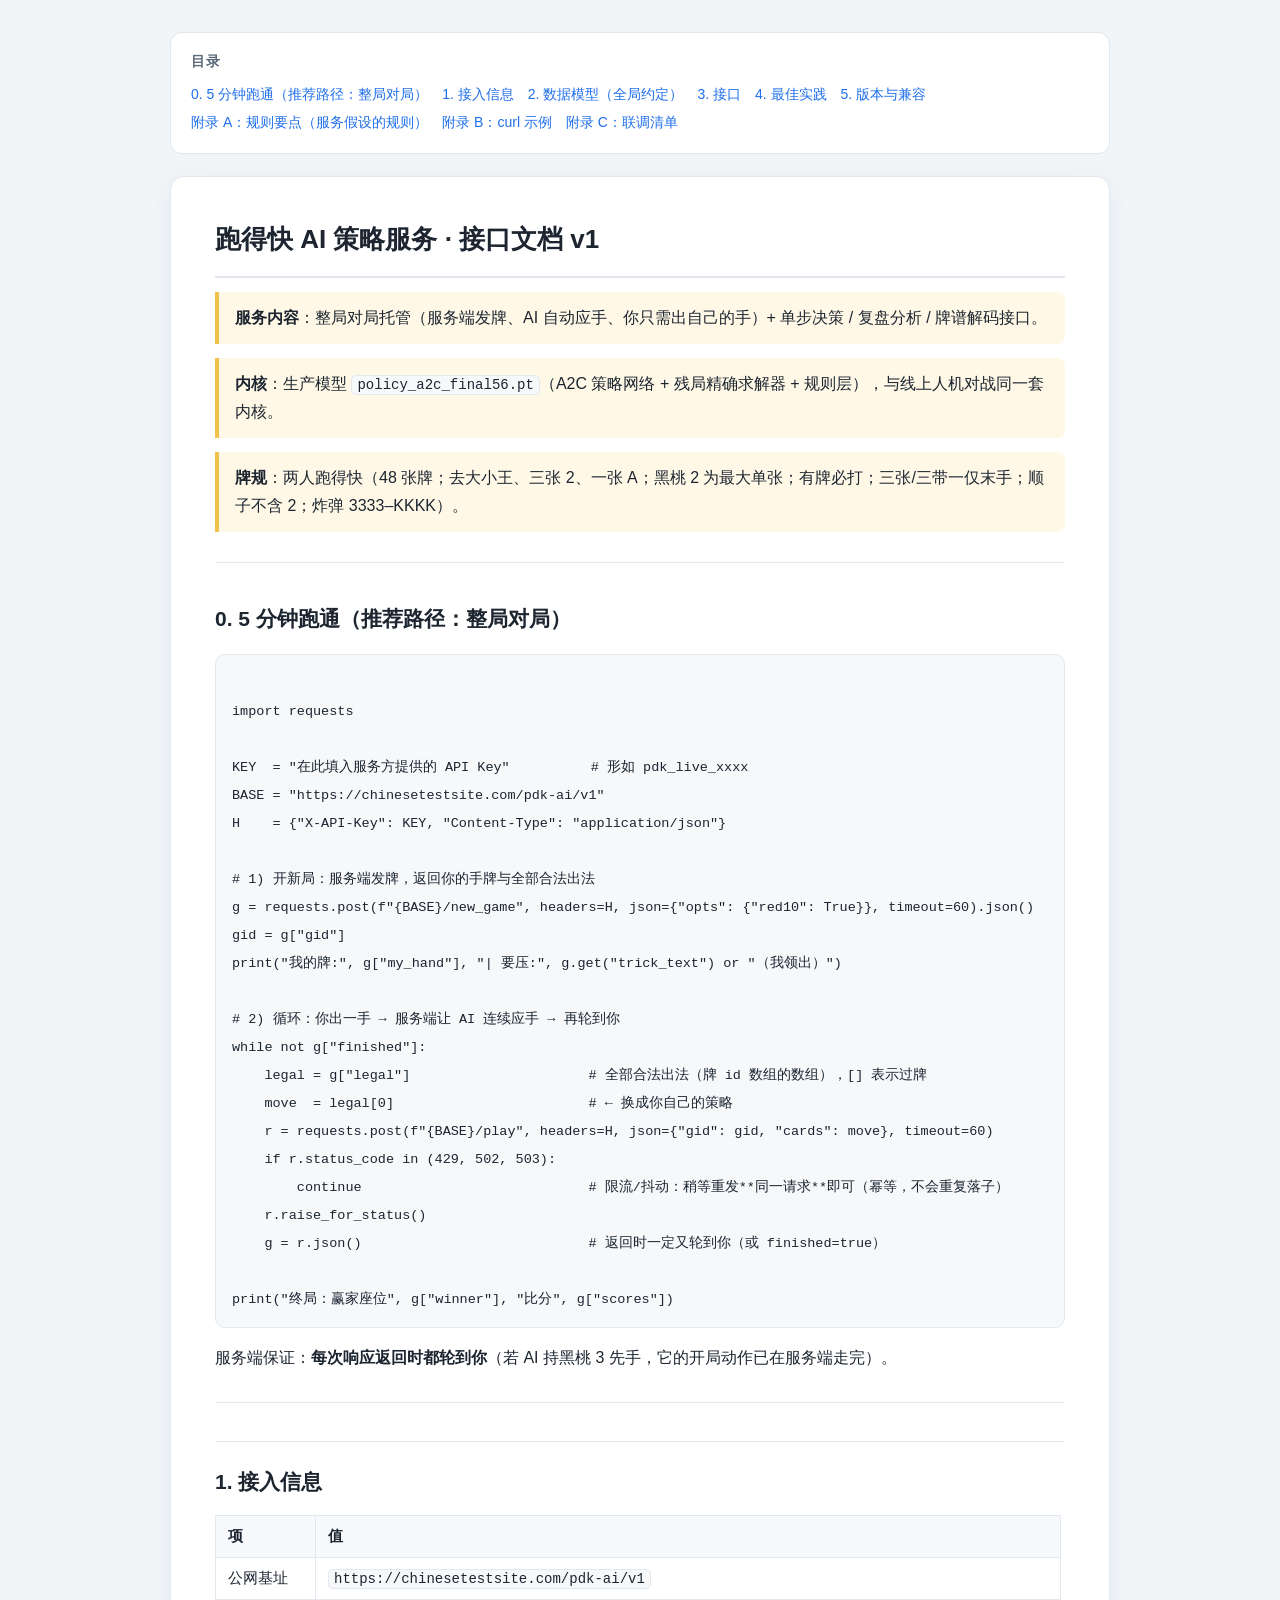
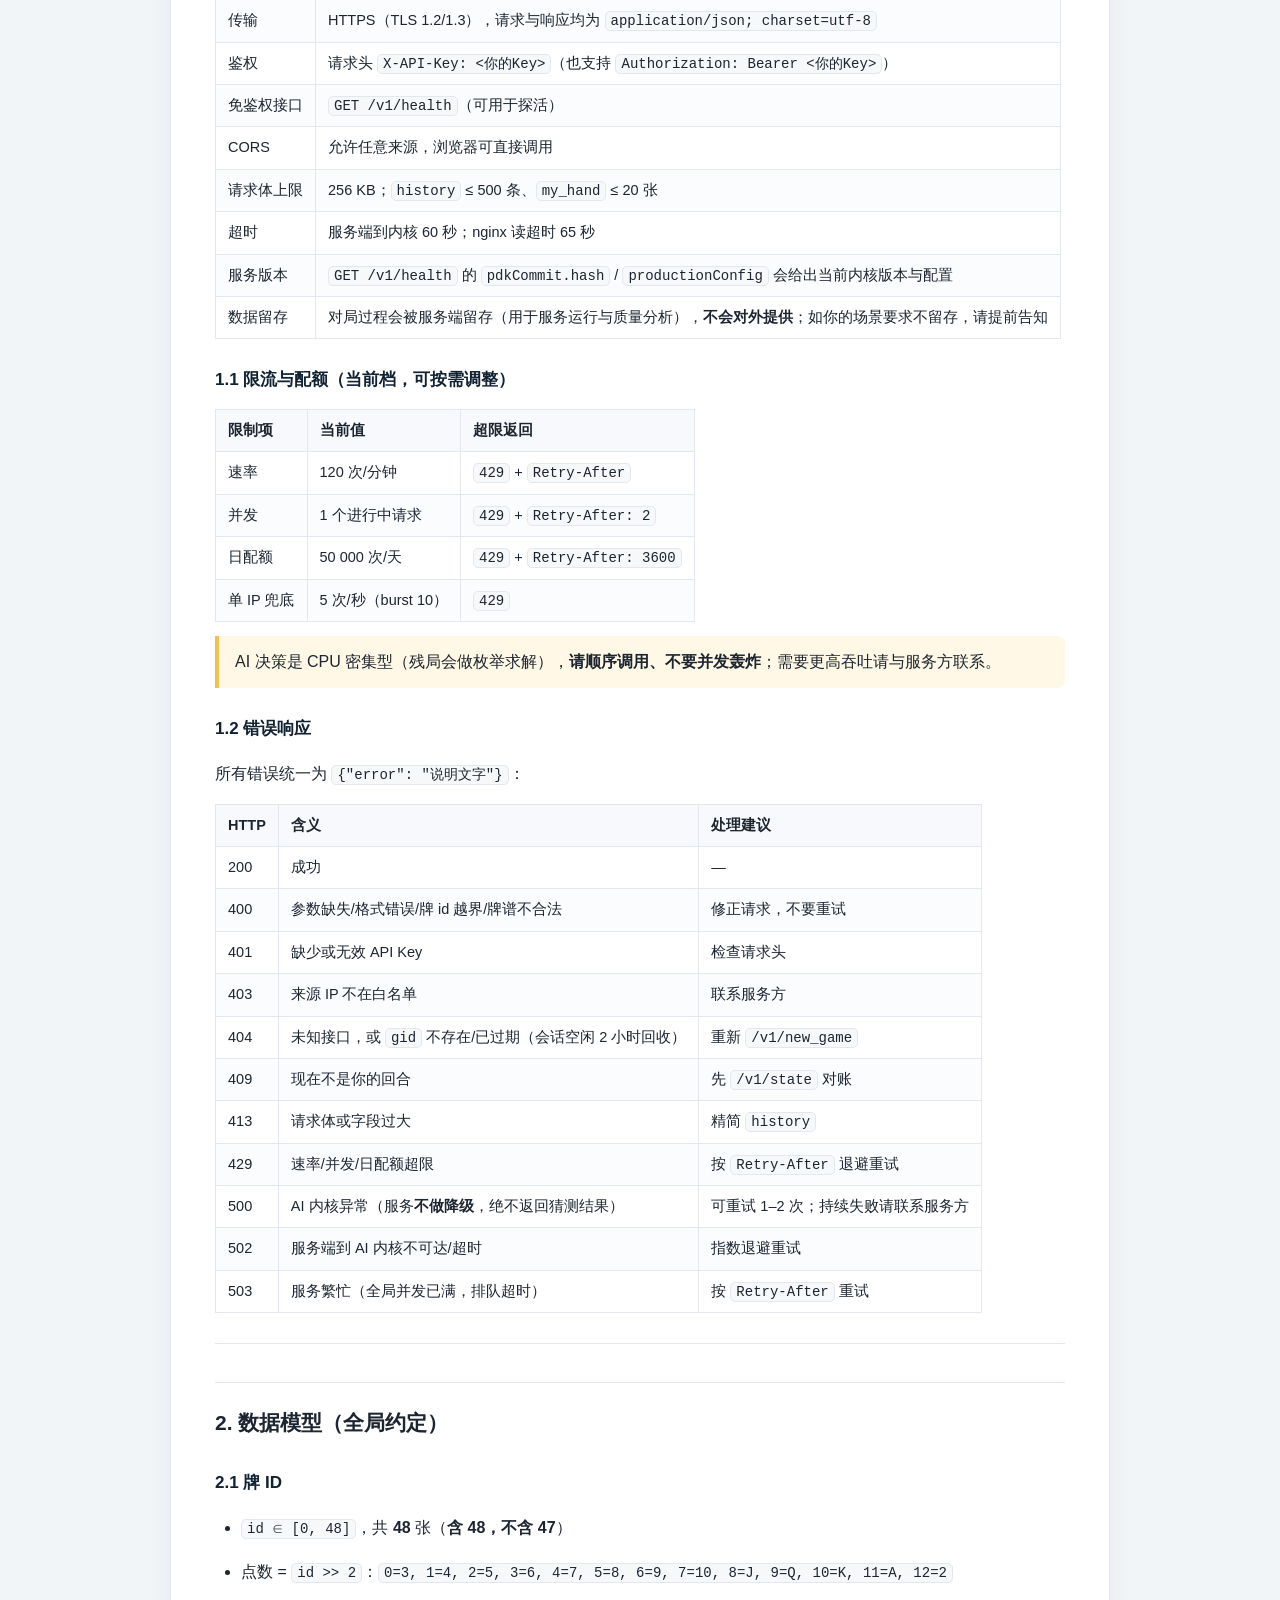
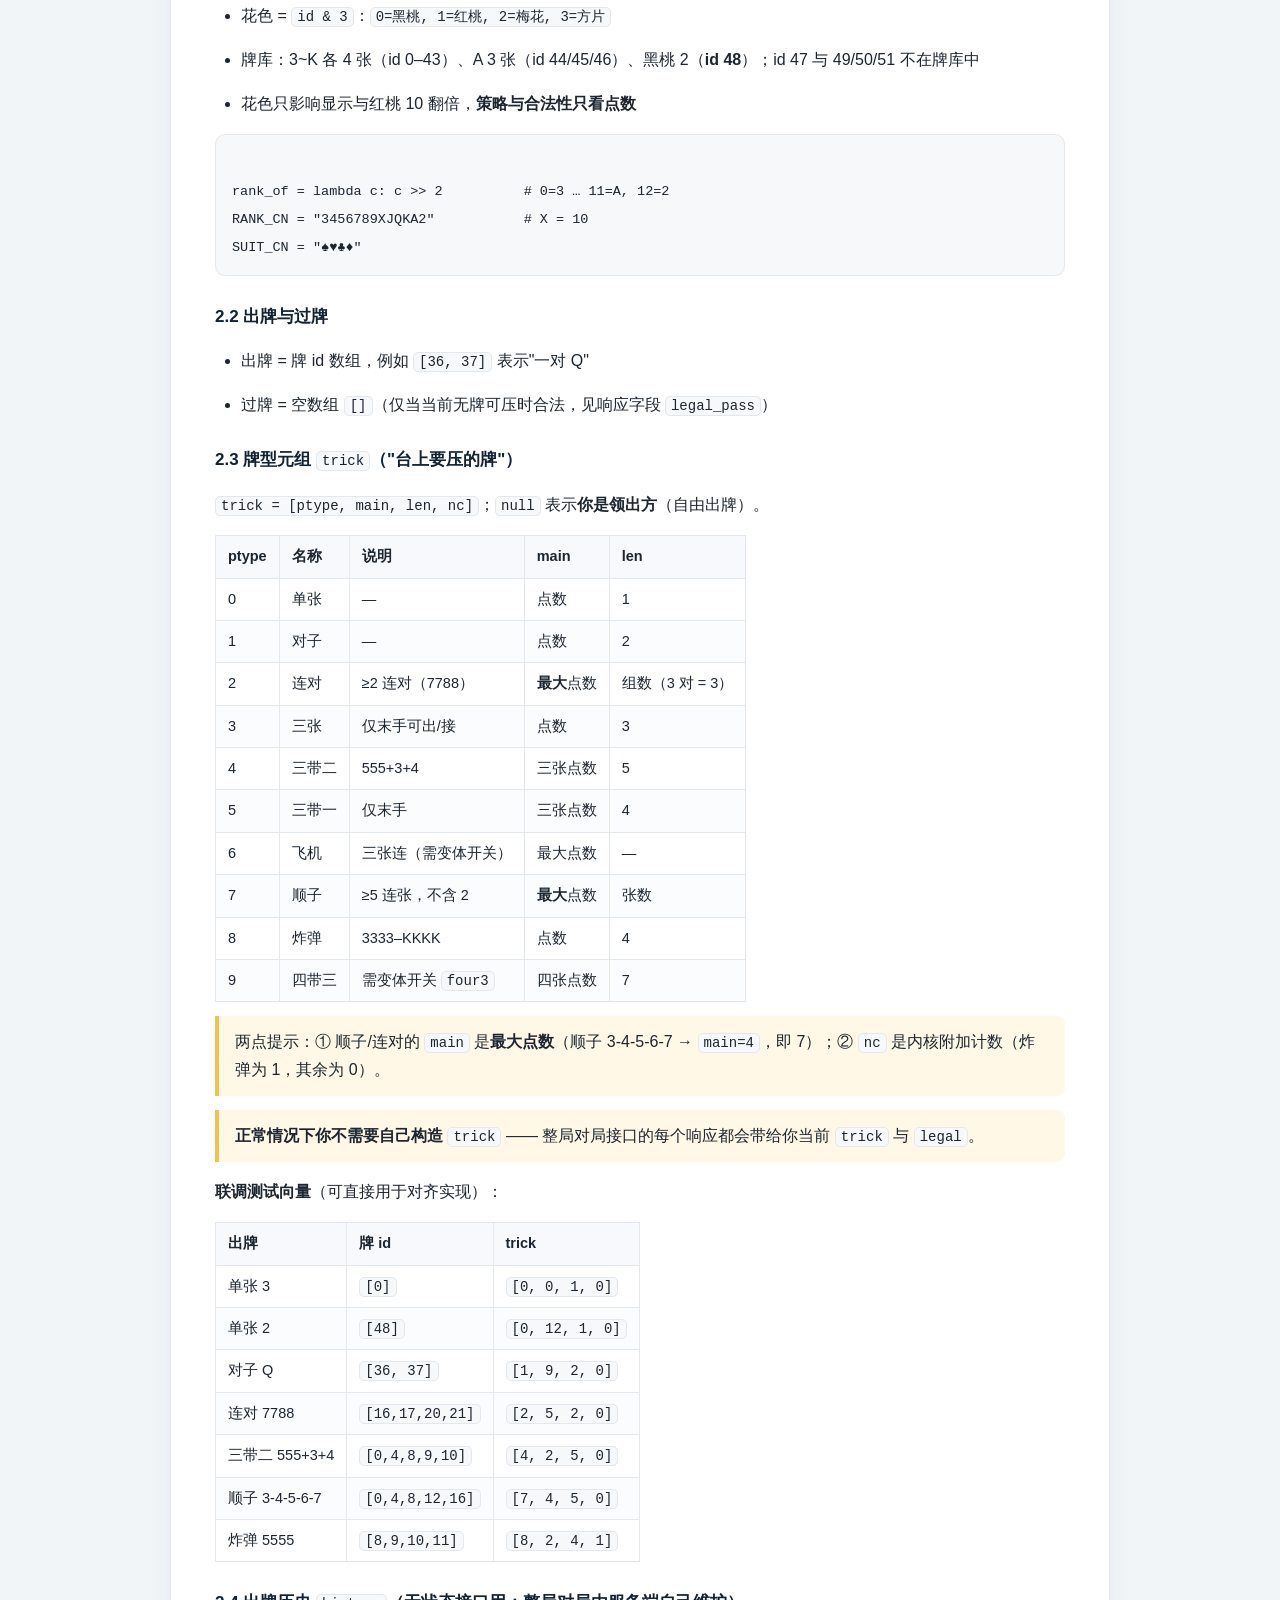
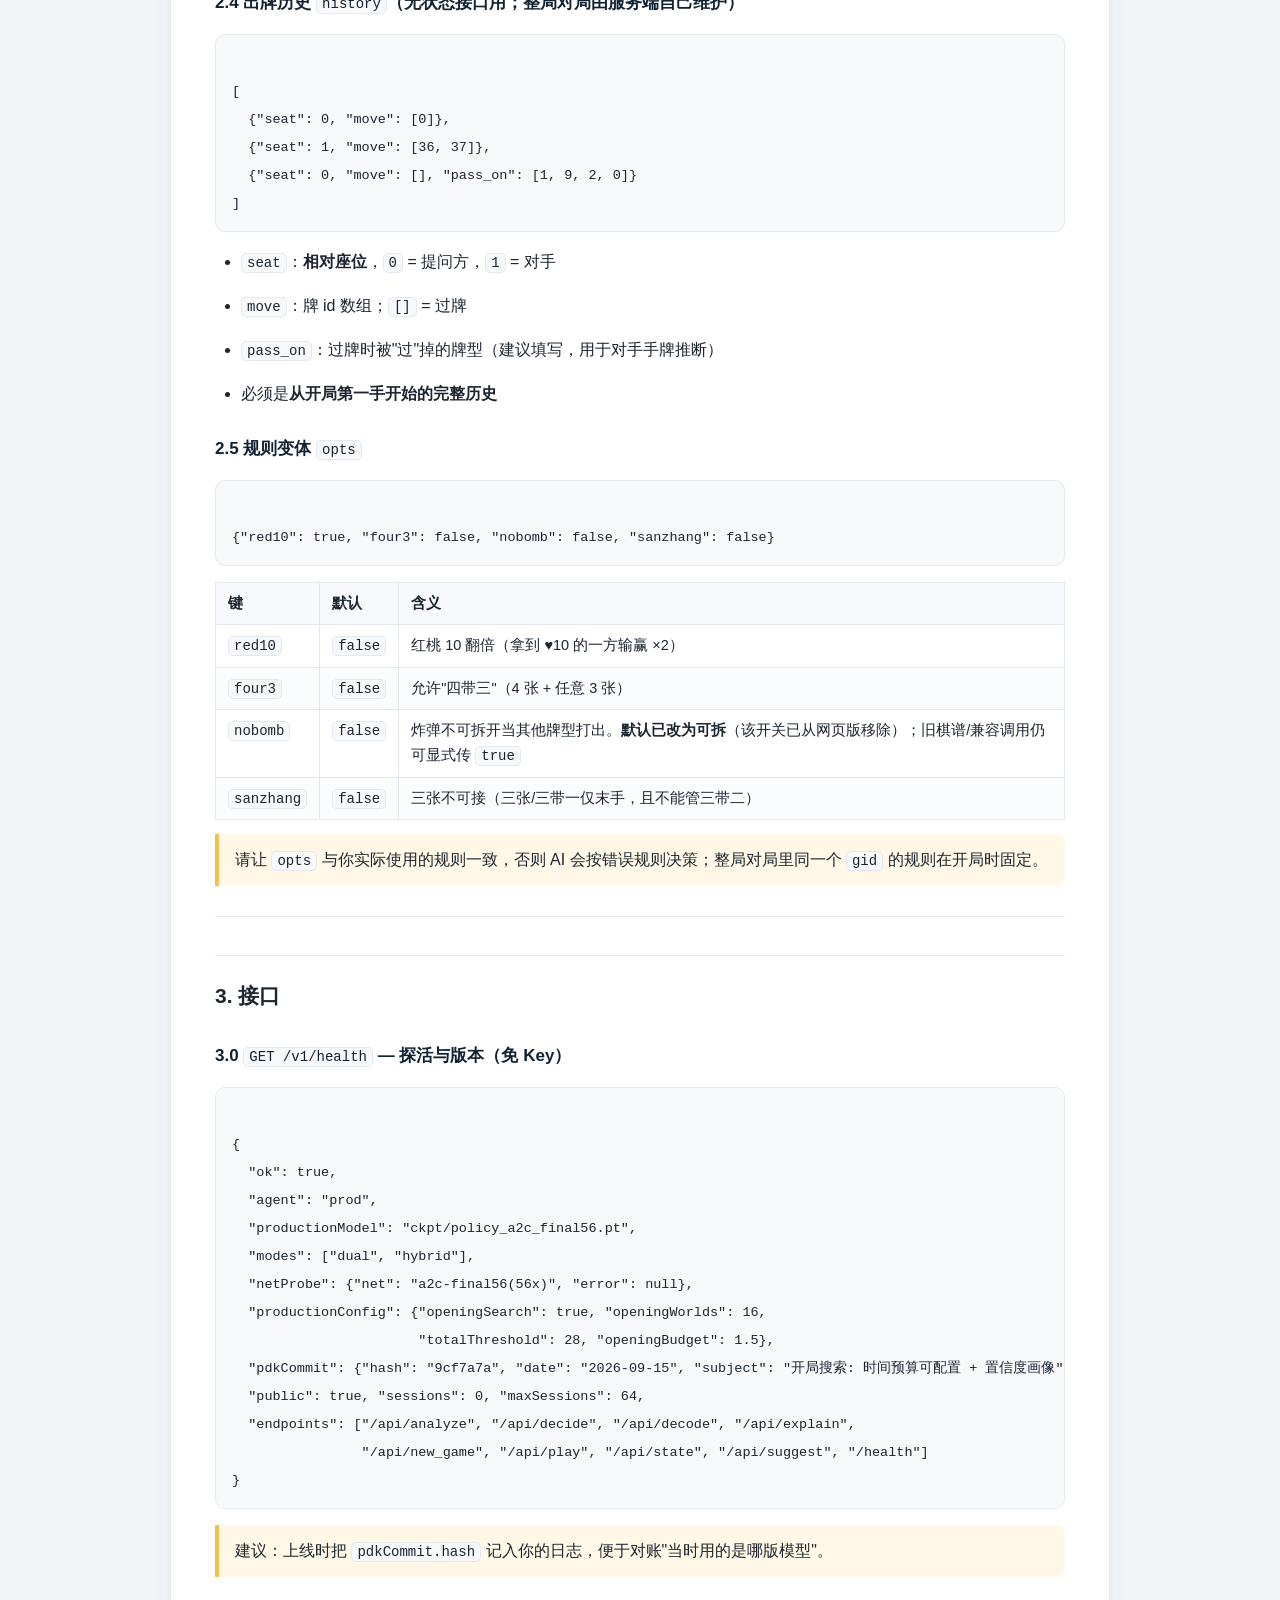
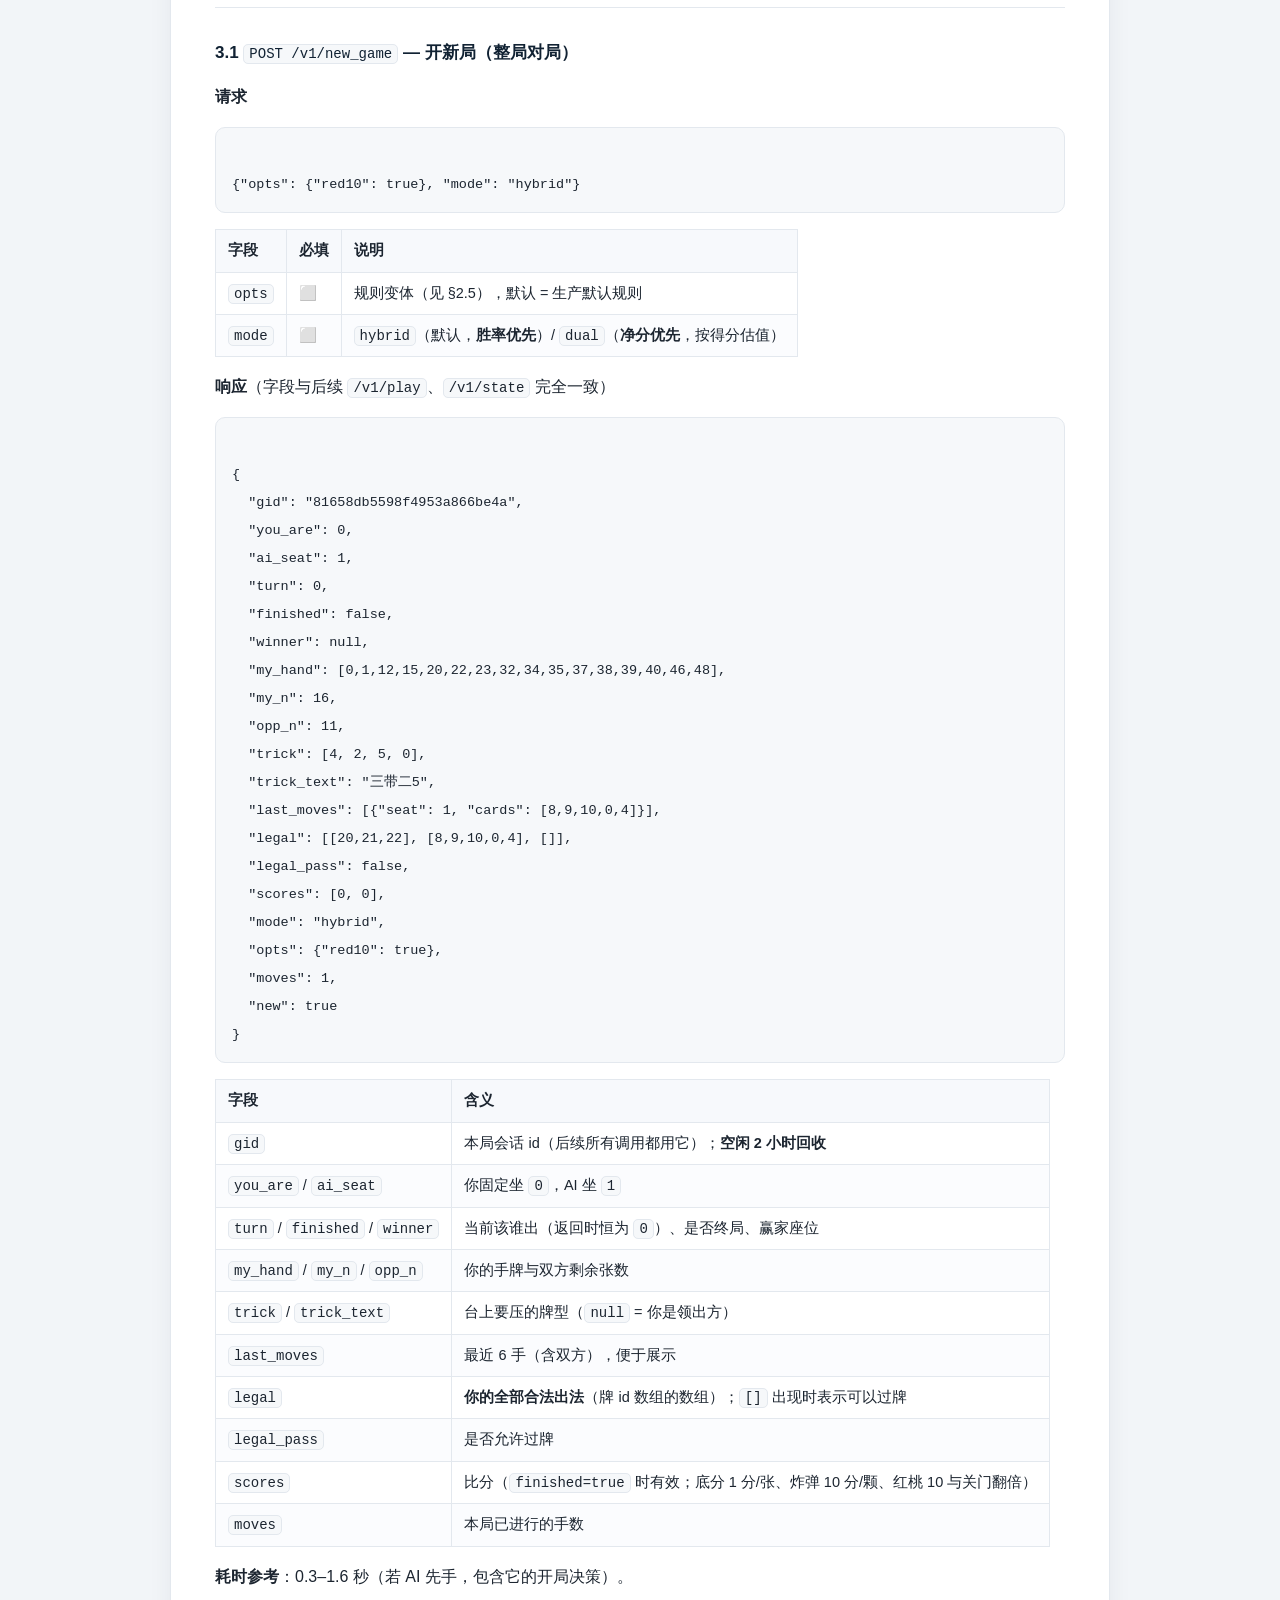
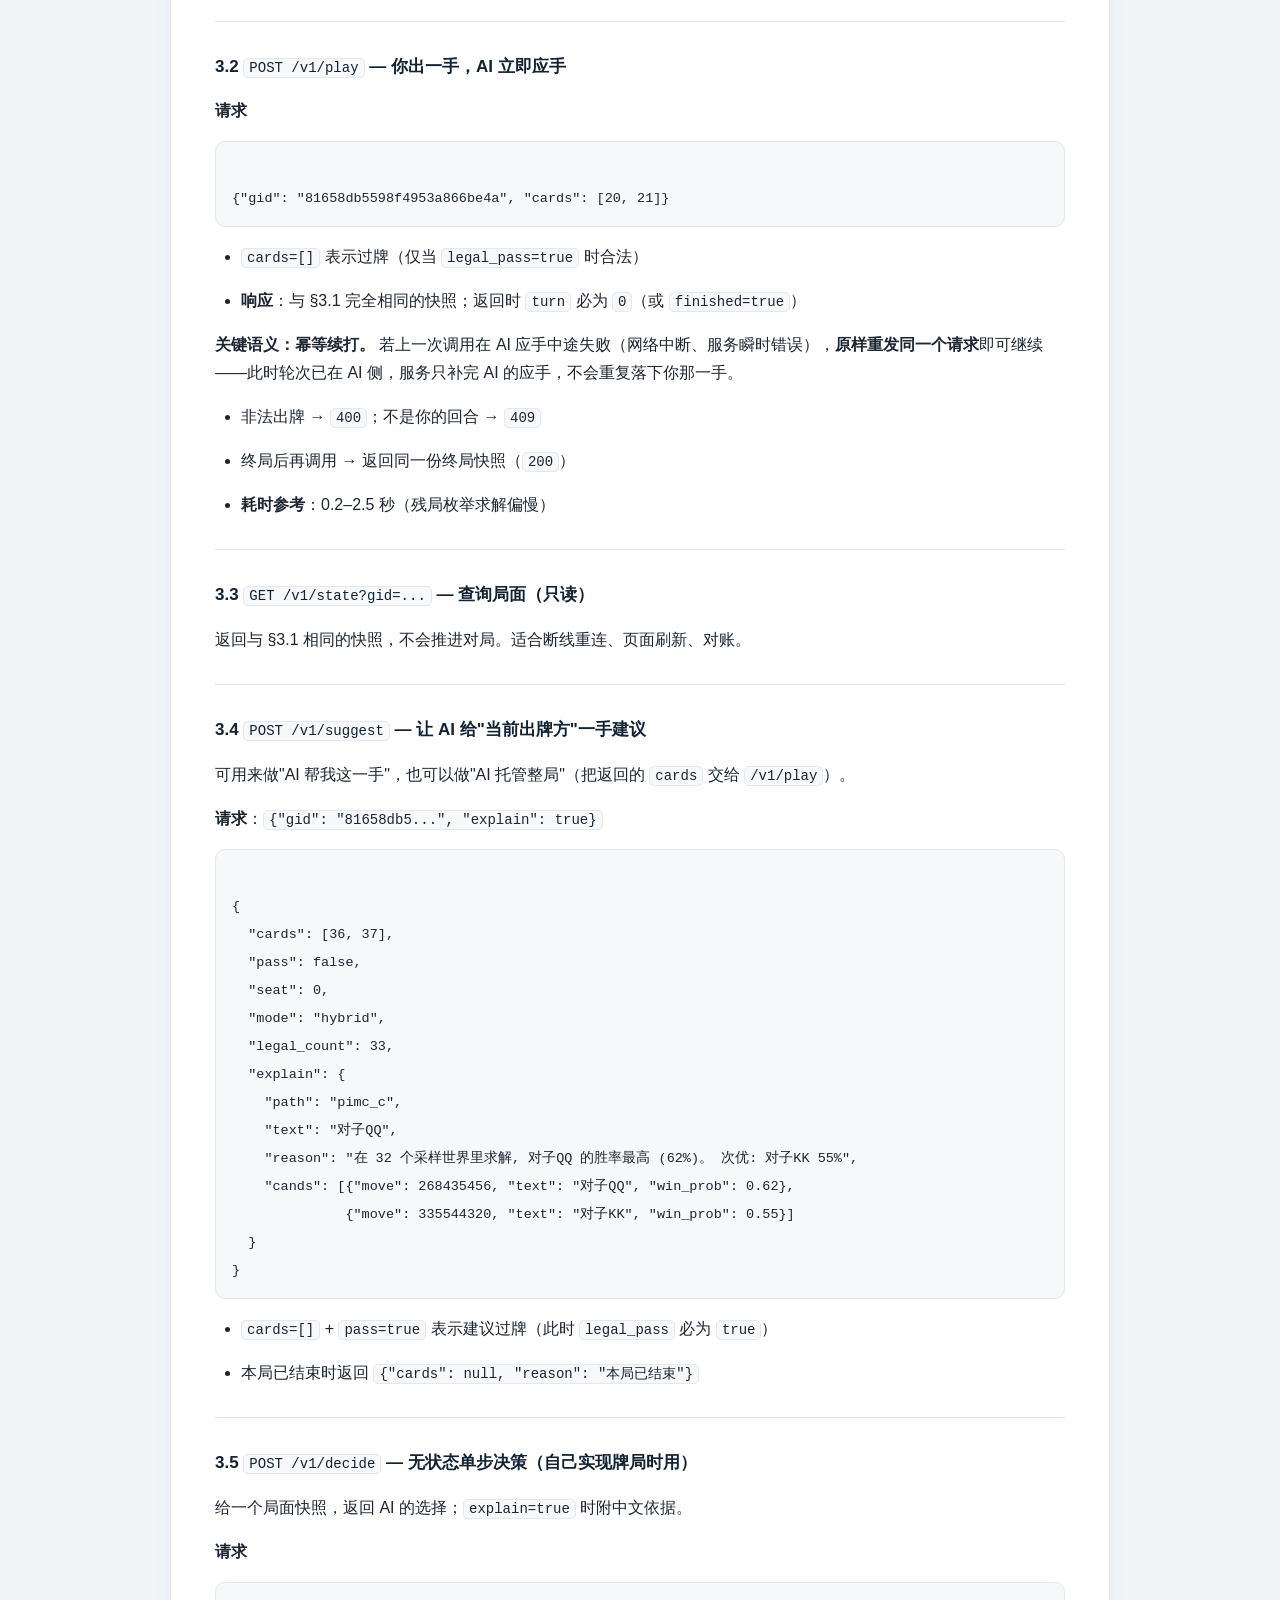
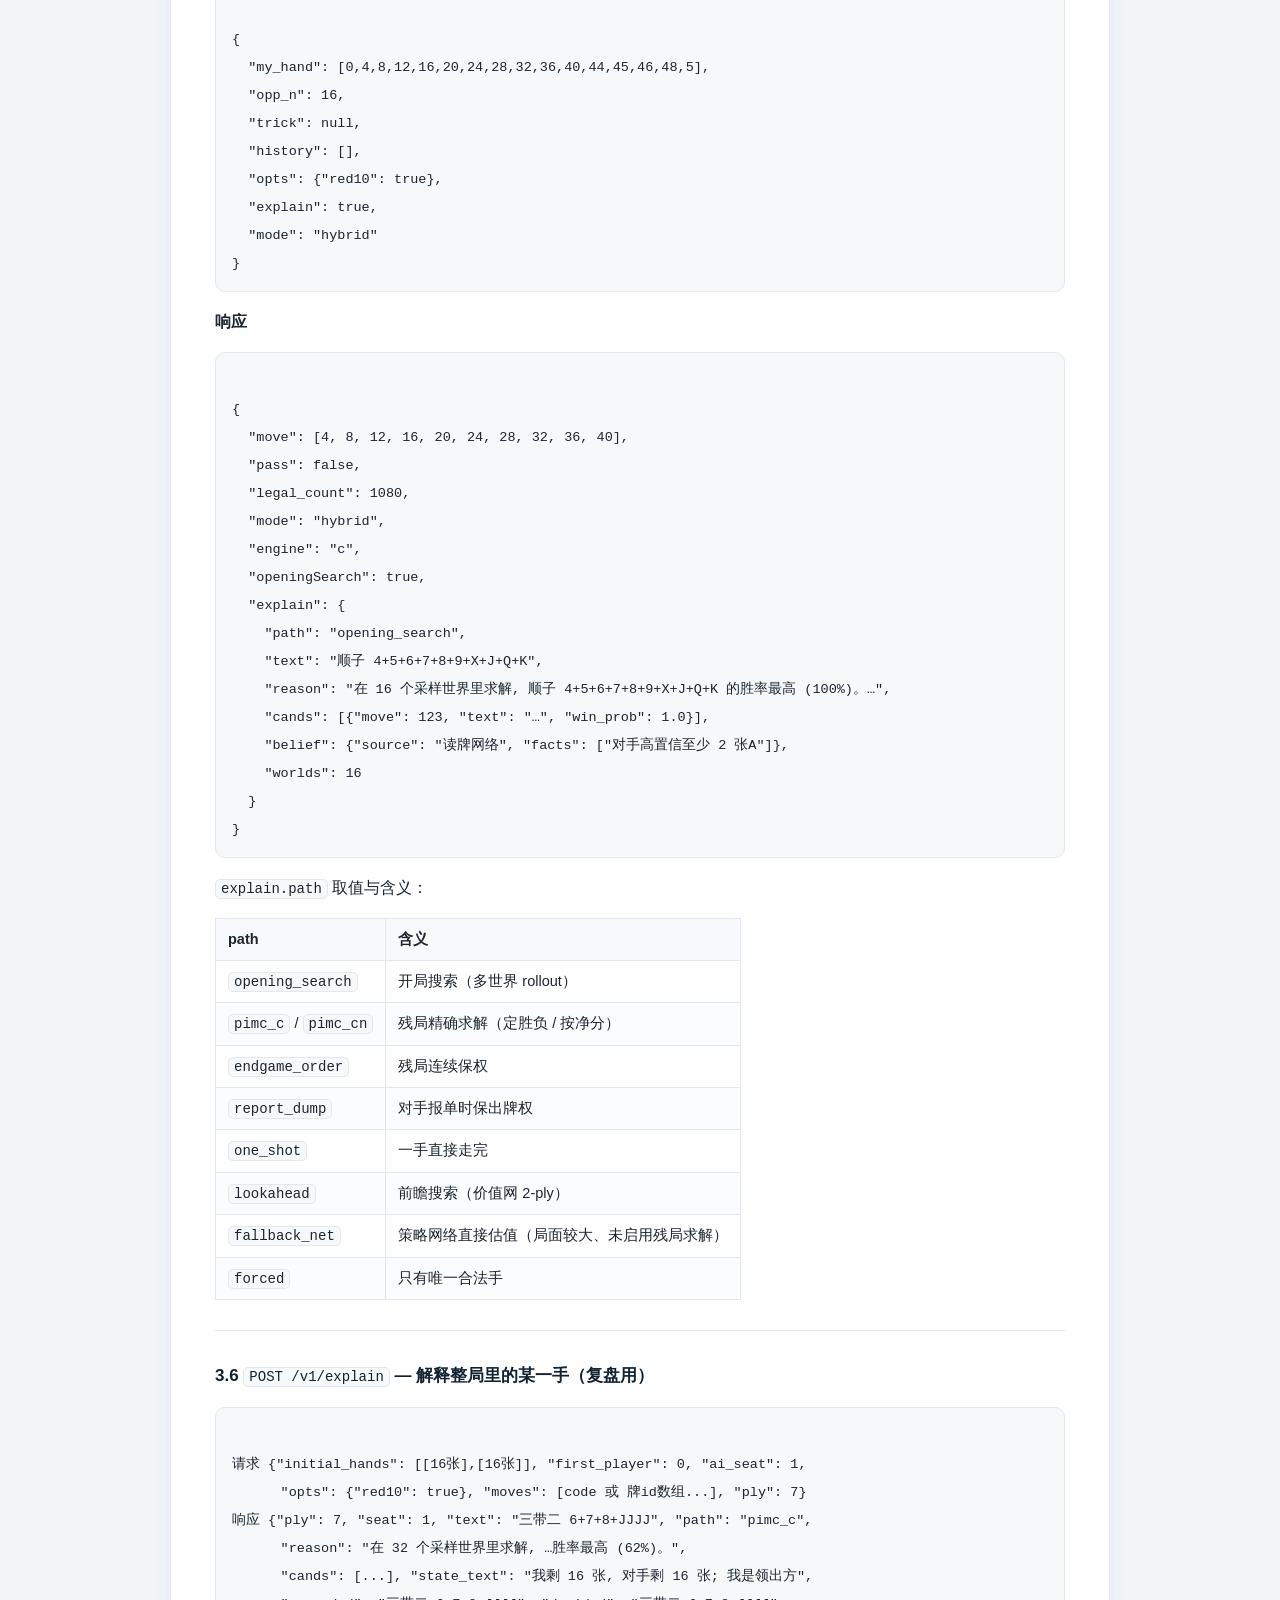
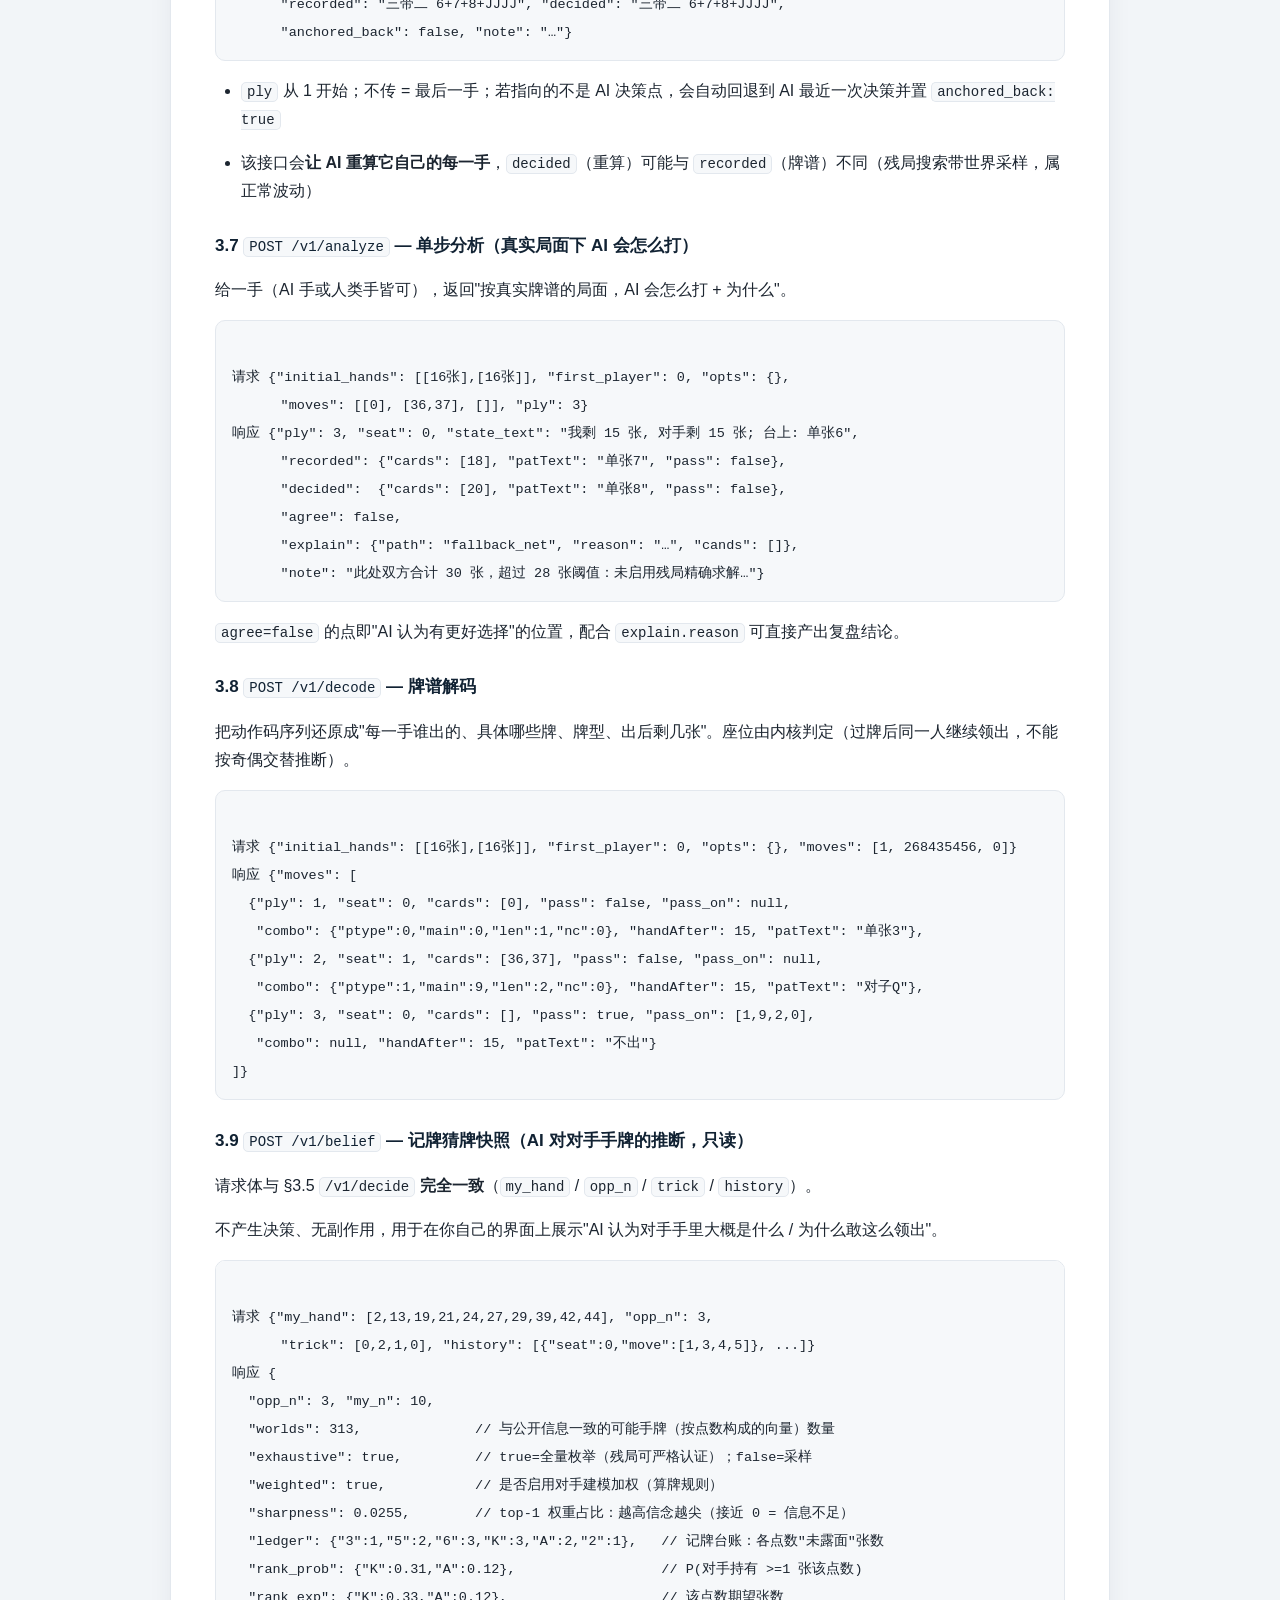
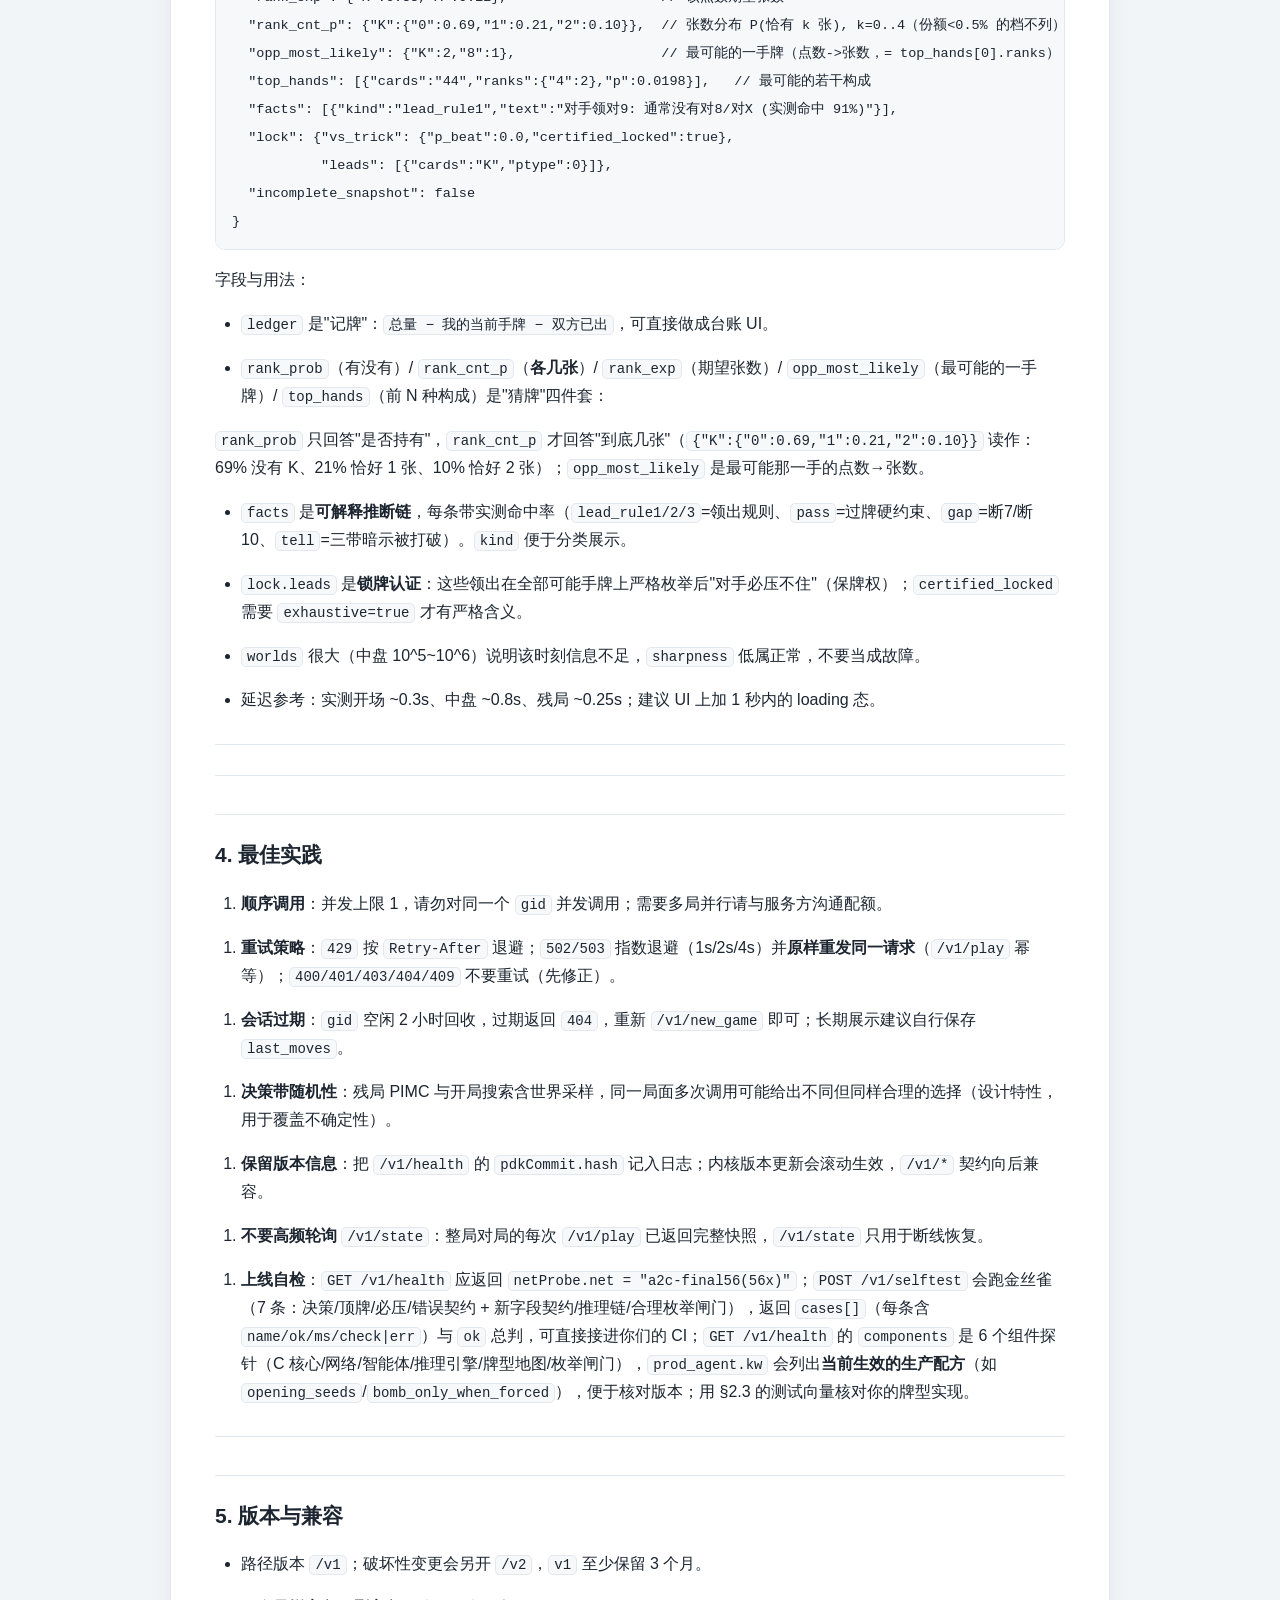
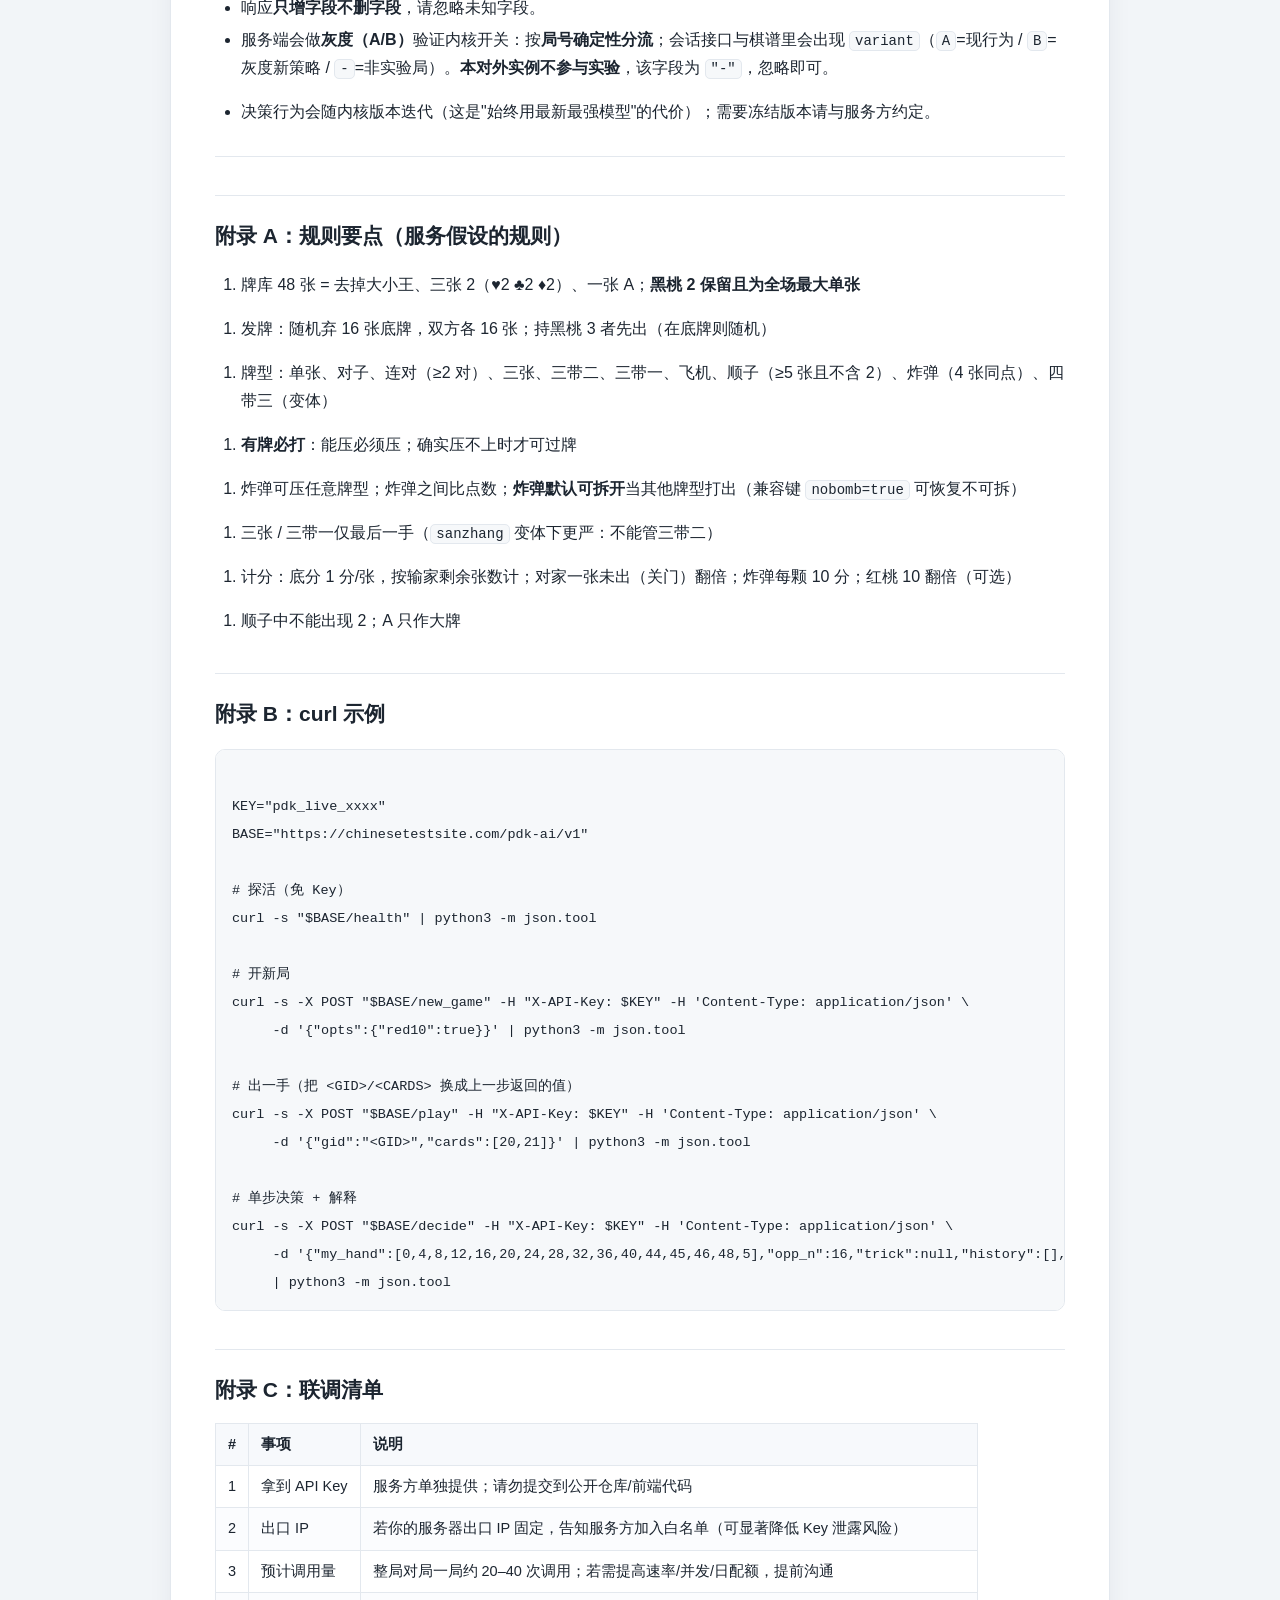
==== commit 68afb9e4: "线上部署: single_top_rule 按局号分流 A/B 灰度 + H5 对接 + 接口文档更新 一、部署什么（腾讯云 /home/ubuntu/paodekuai, 主站会话实例 :8766）" ====
--- a/docs/跑得快AI-对外接口文档-v1.html
+++ b/docs/跑得快AI-对外接口文档-v1.html
@@ -477,6 +477,7 @@
 </ul>
 <ul>
 <li>响应<b>只增字段不删字段</b>，请忽略未知字段。</li>
+<li>服务端会做<b>灰度（A/B）</b>验证内核开关：按<b>局号确定性分流</b>；会话接口与棋谱里会出现 <code>variant</code>（<code>A</code>=现行为 / <code>B</code>=灰度新策略 / <code>-</code>=非实验局）。<b>本对外实例不参与实验</b>，该字段为 <code>"-"</code>，忽略即可。</li>
 </ul>
 <ul>
 <li>决策行为会随内核版本迭代（这是"始终用最新最强模型"的代价）；需要冻结版本请与服务方约定。</li>
